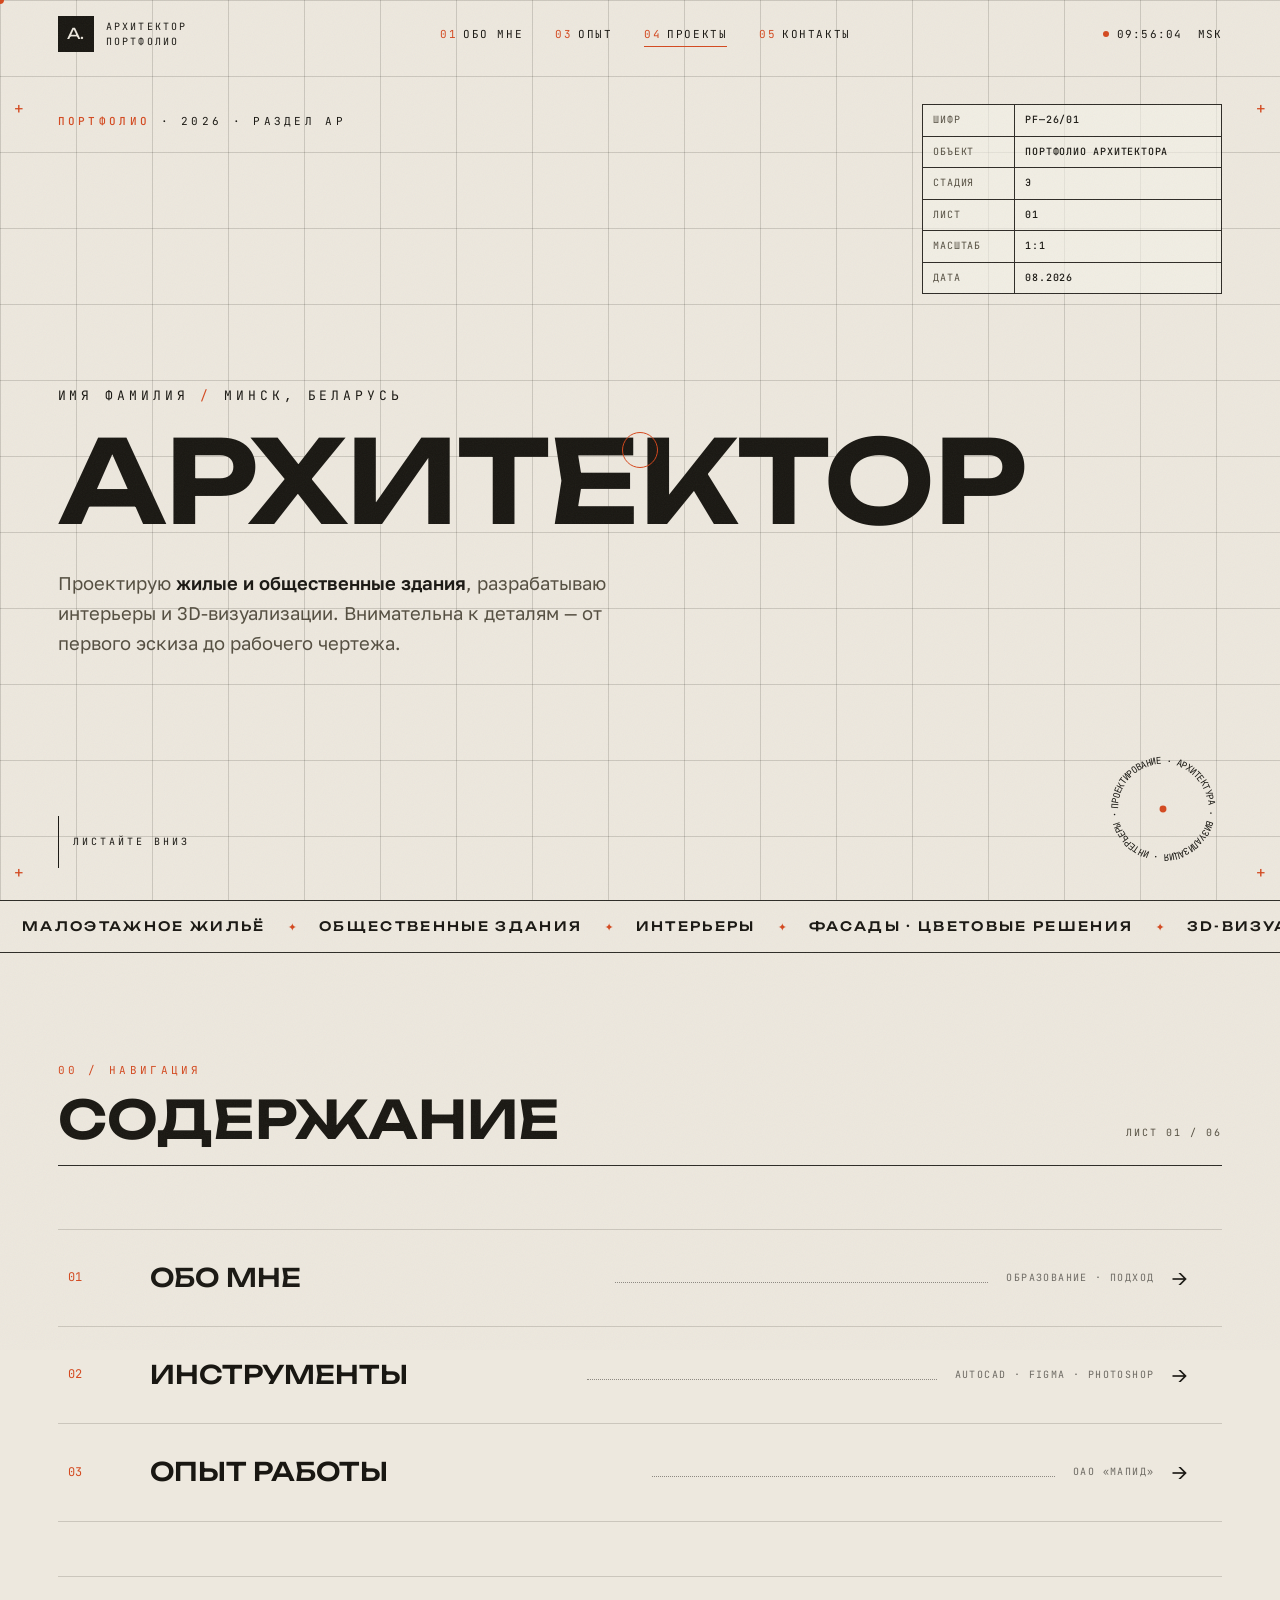
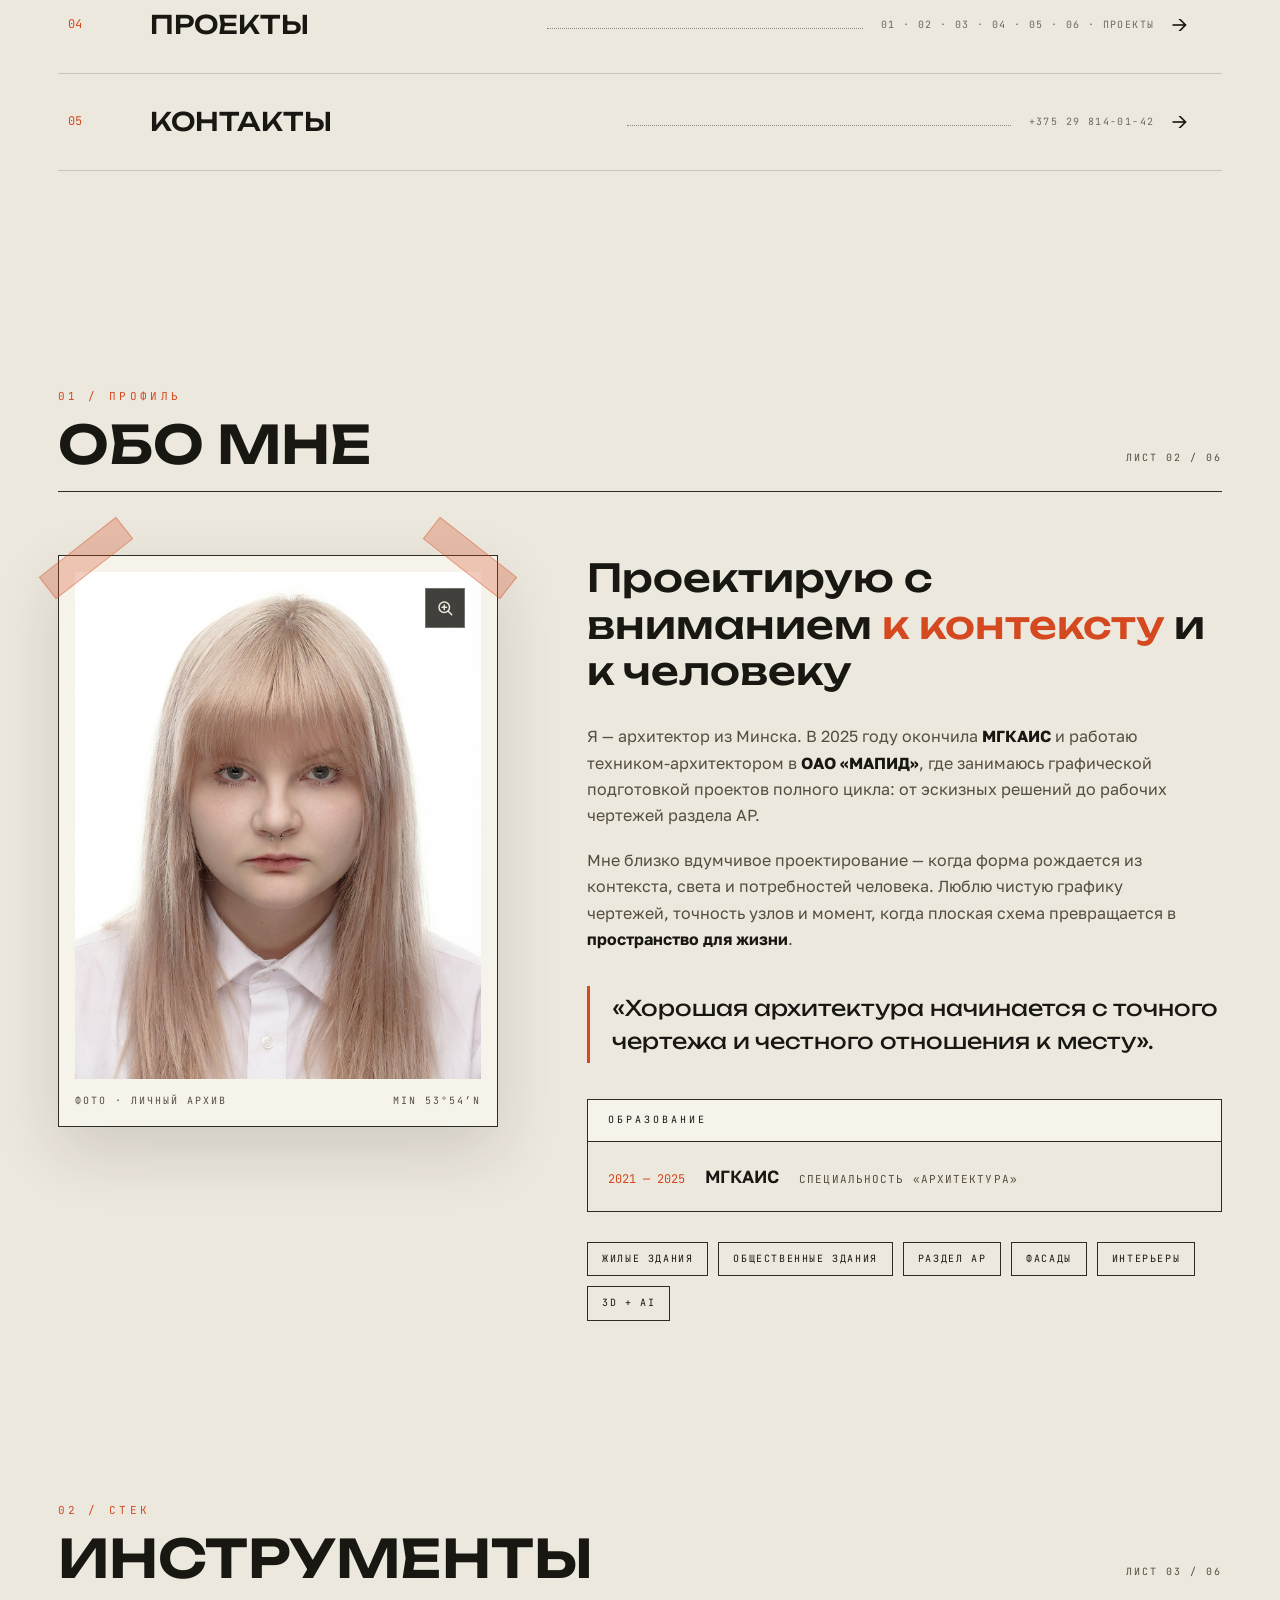
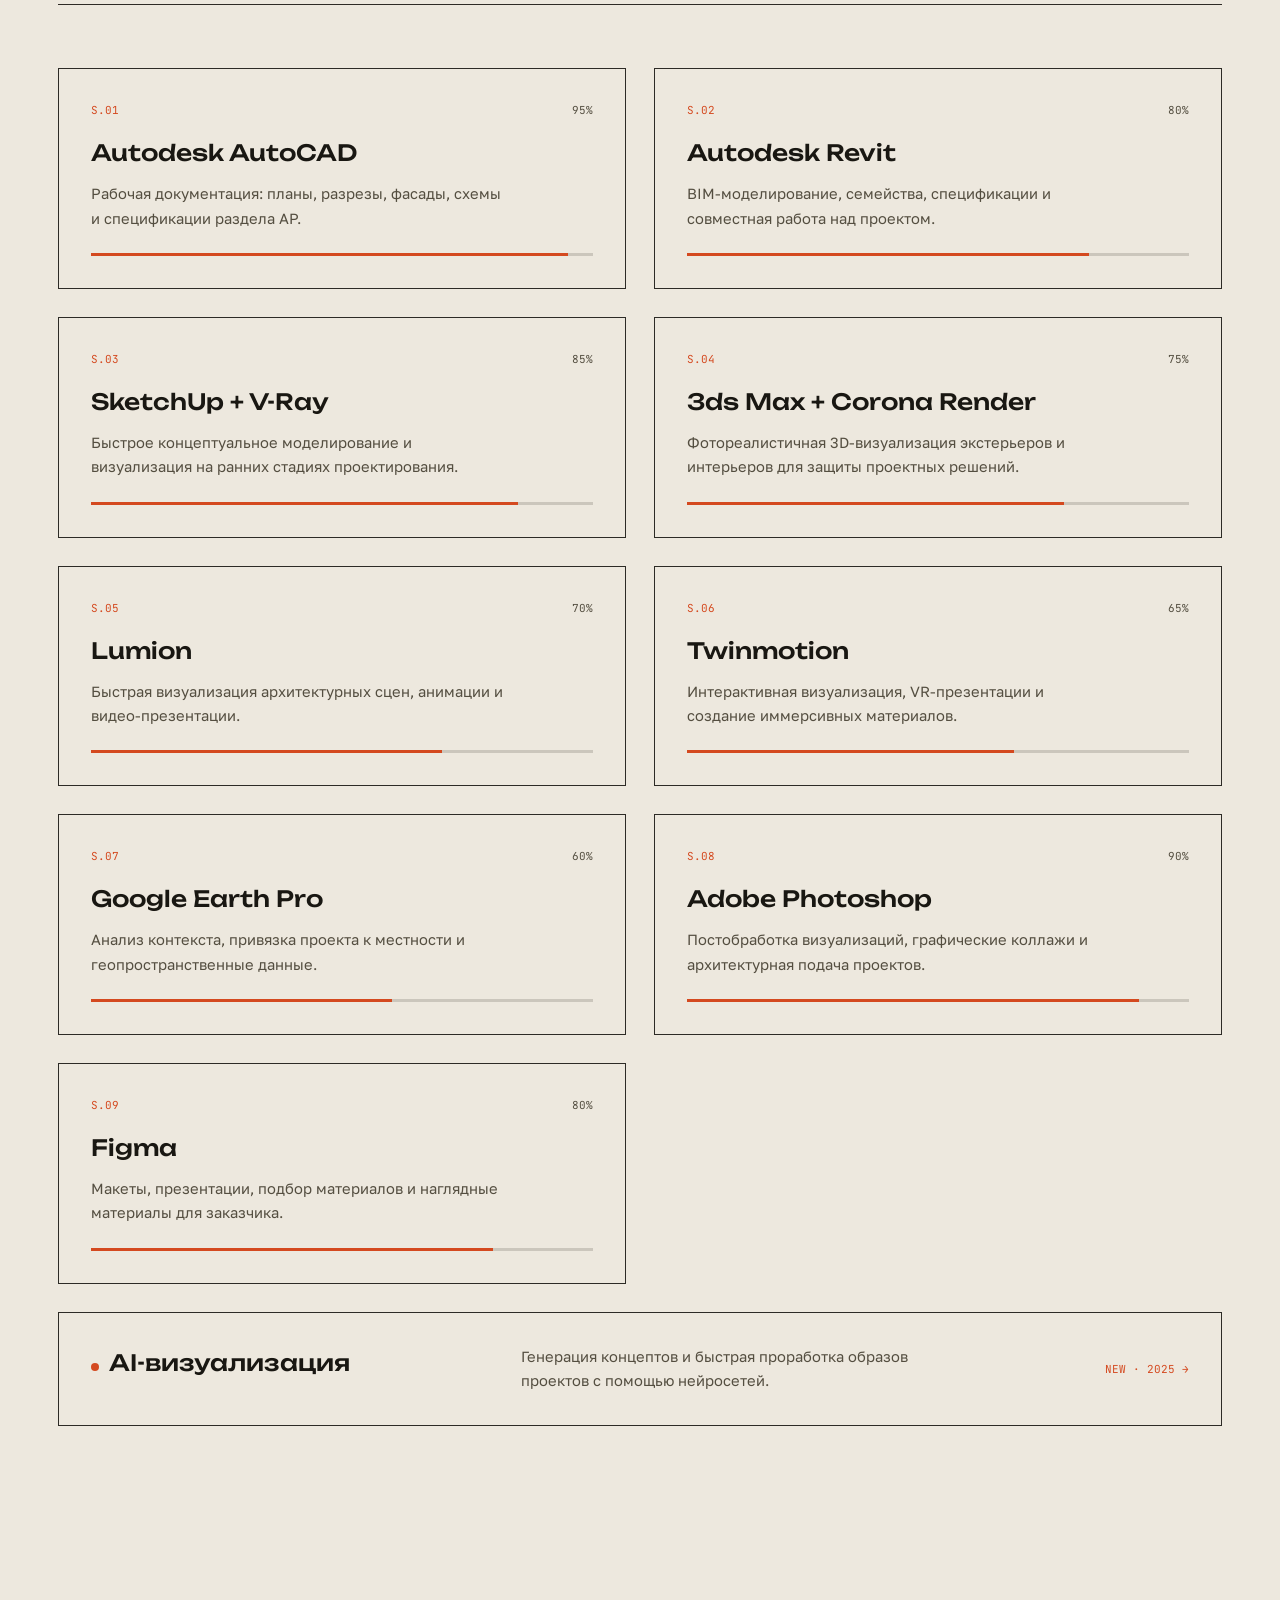
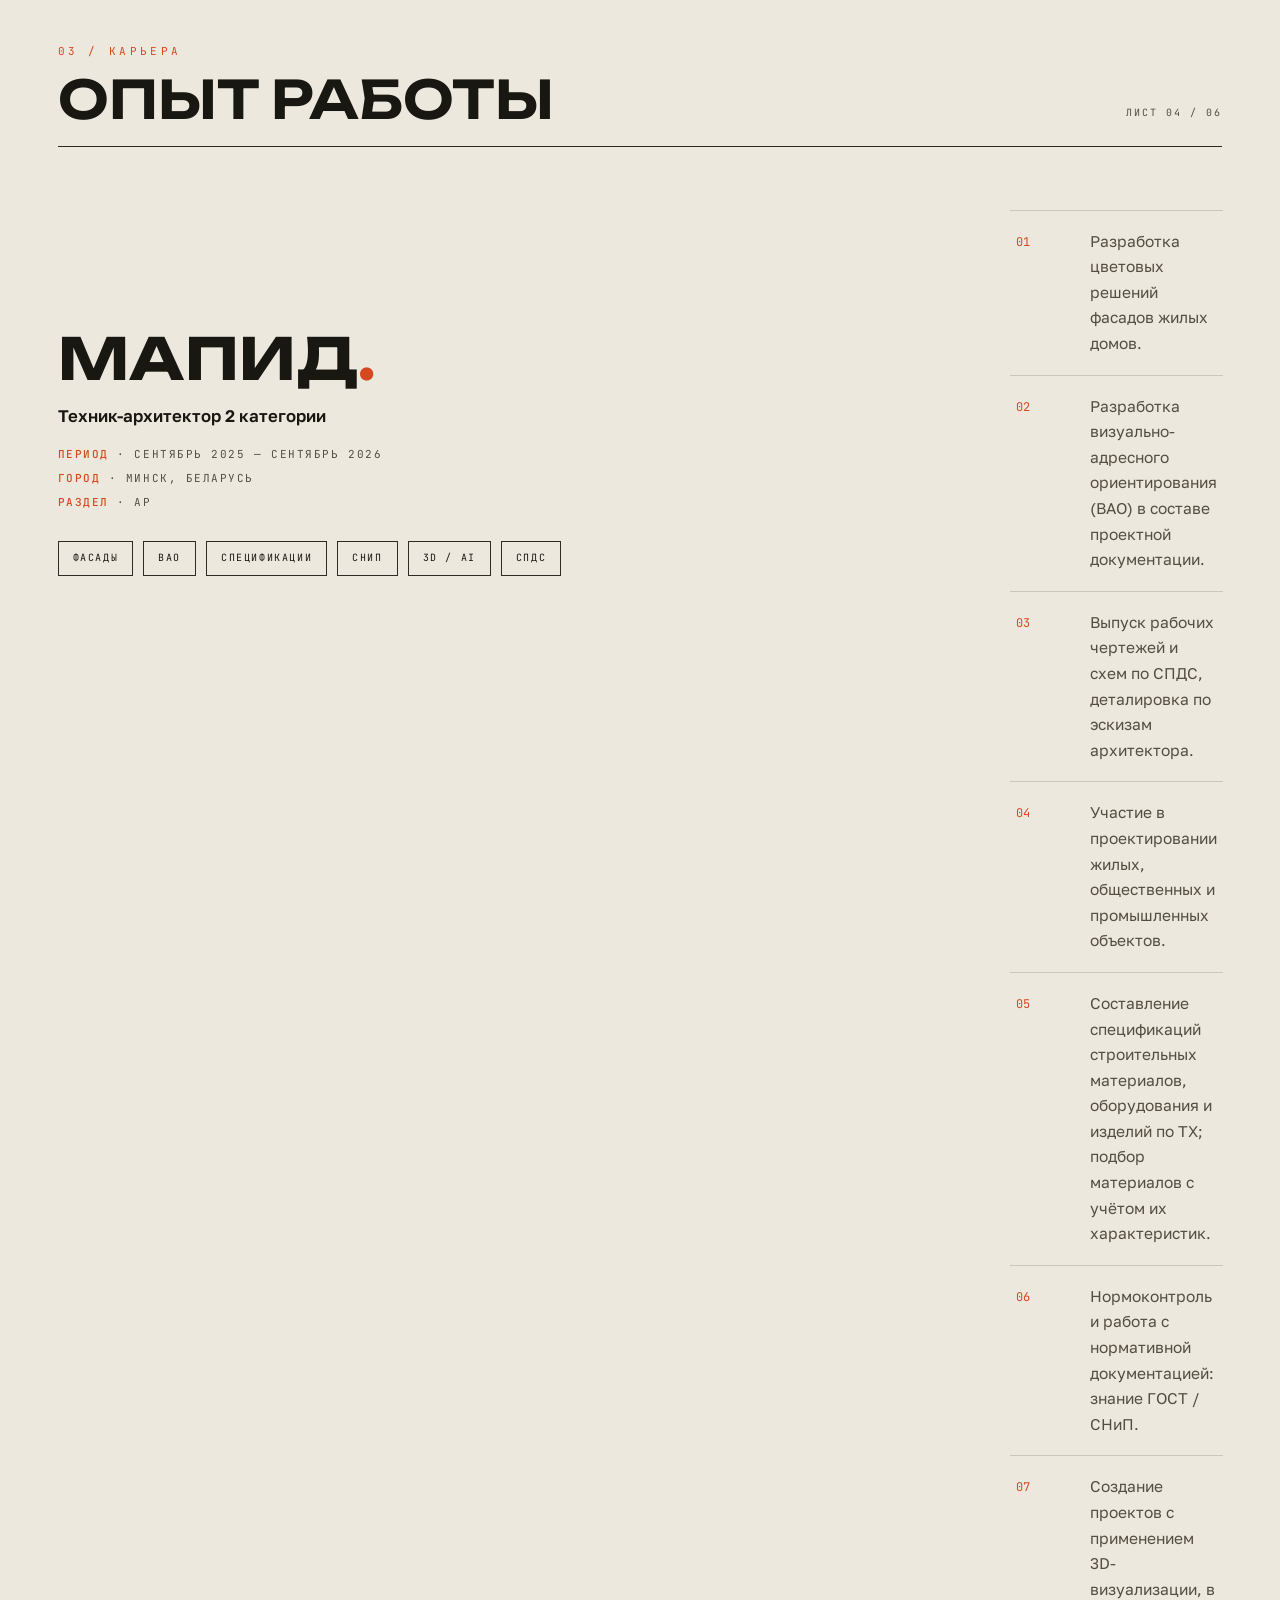
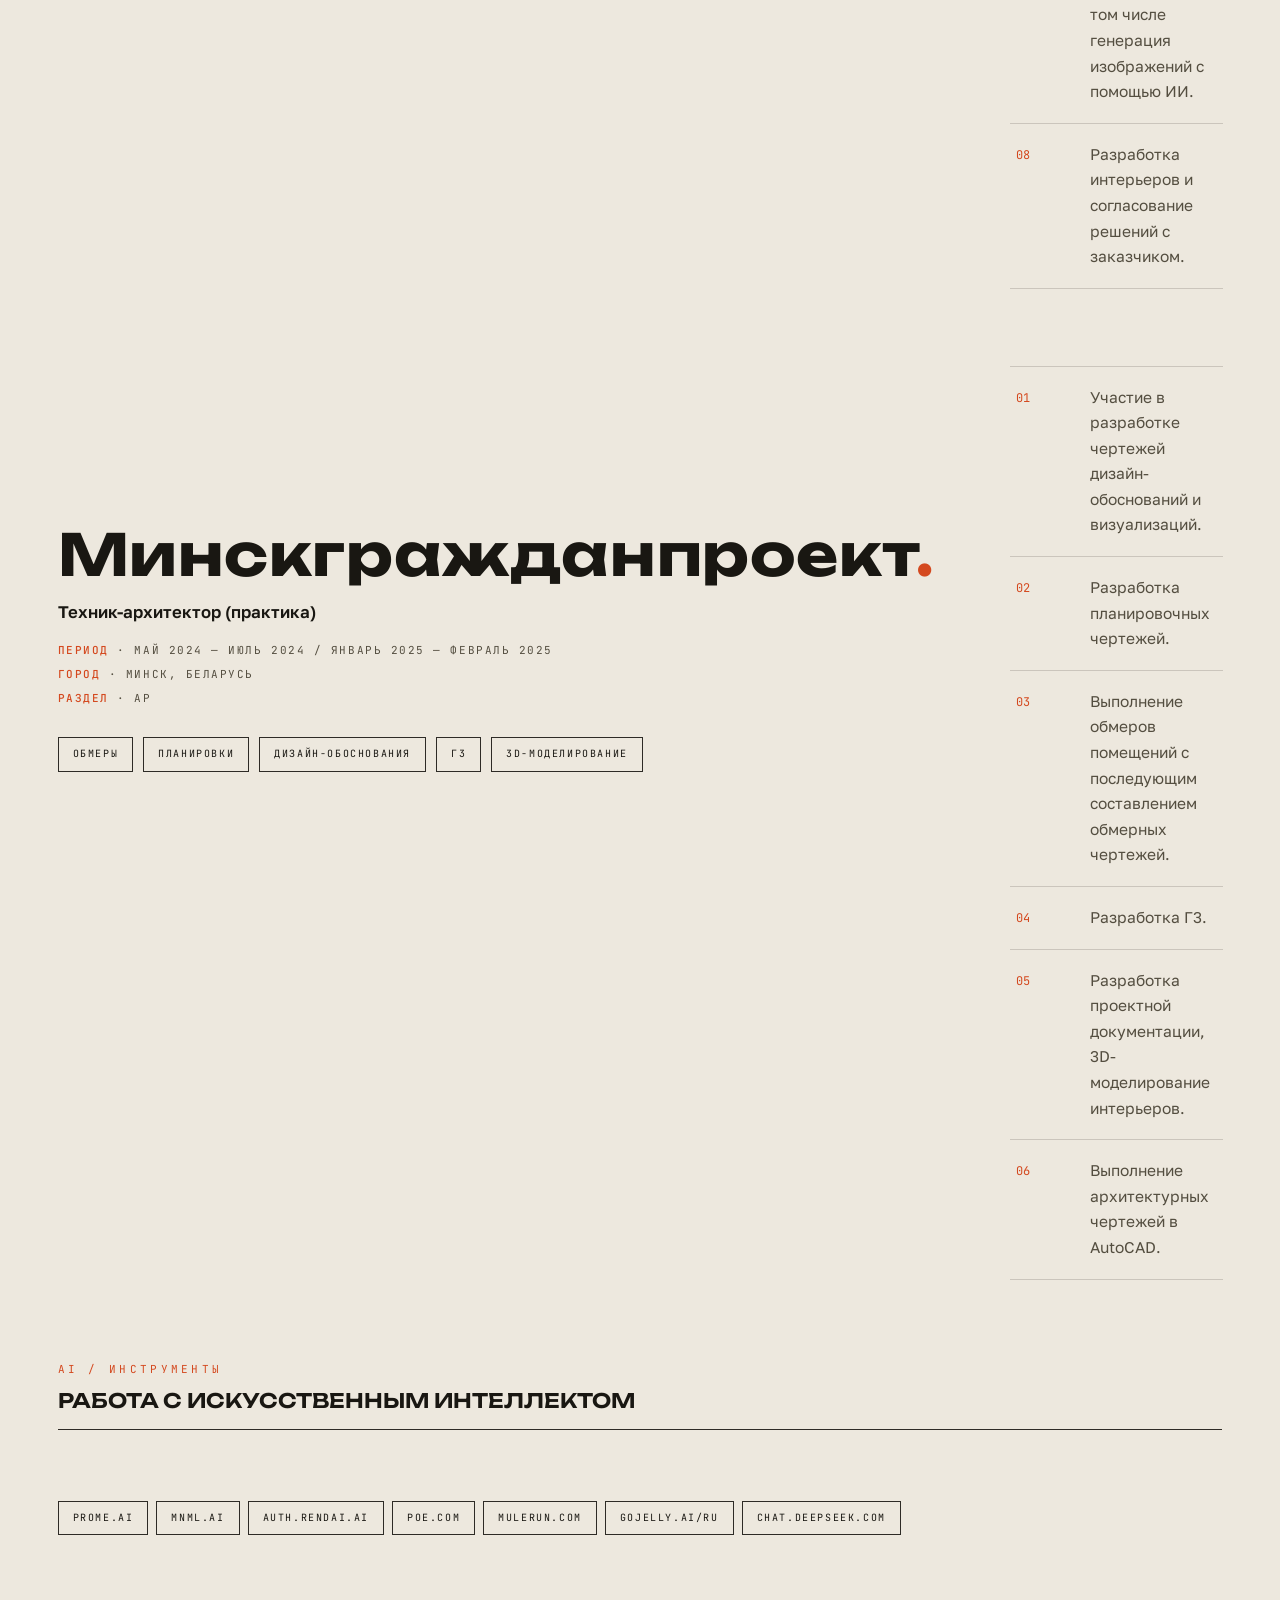
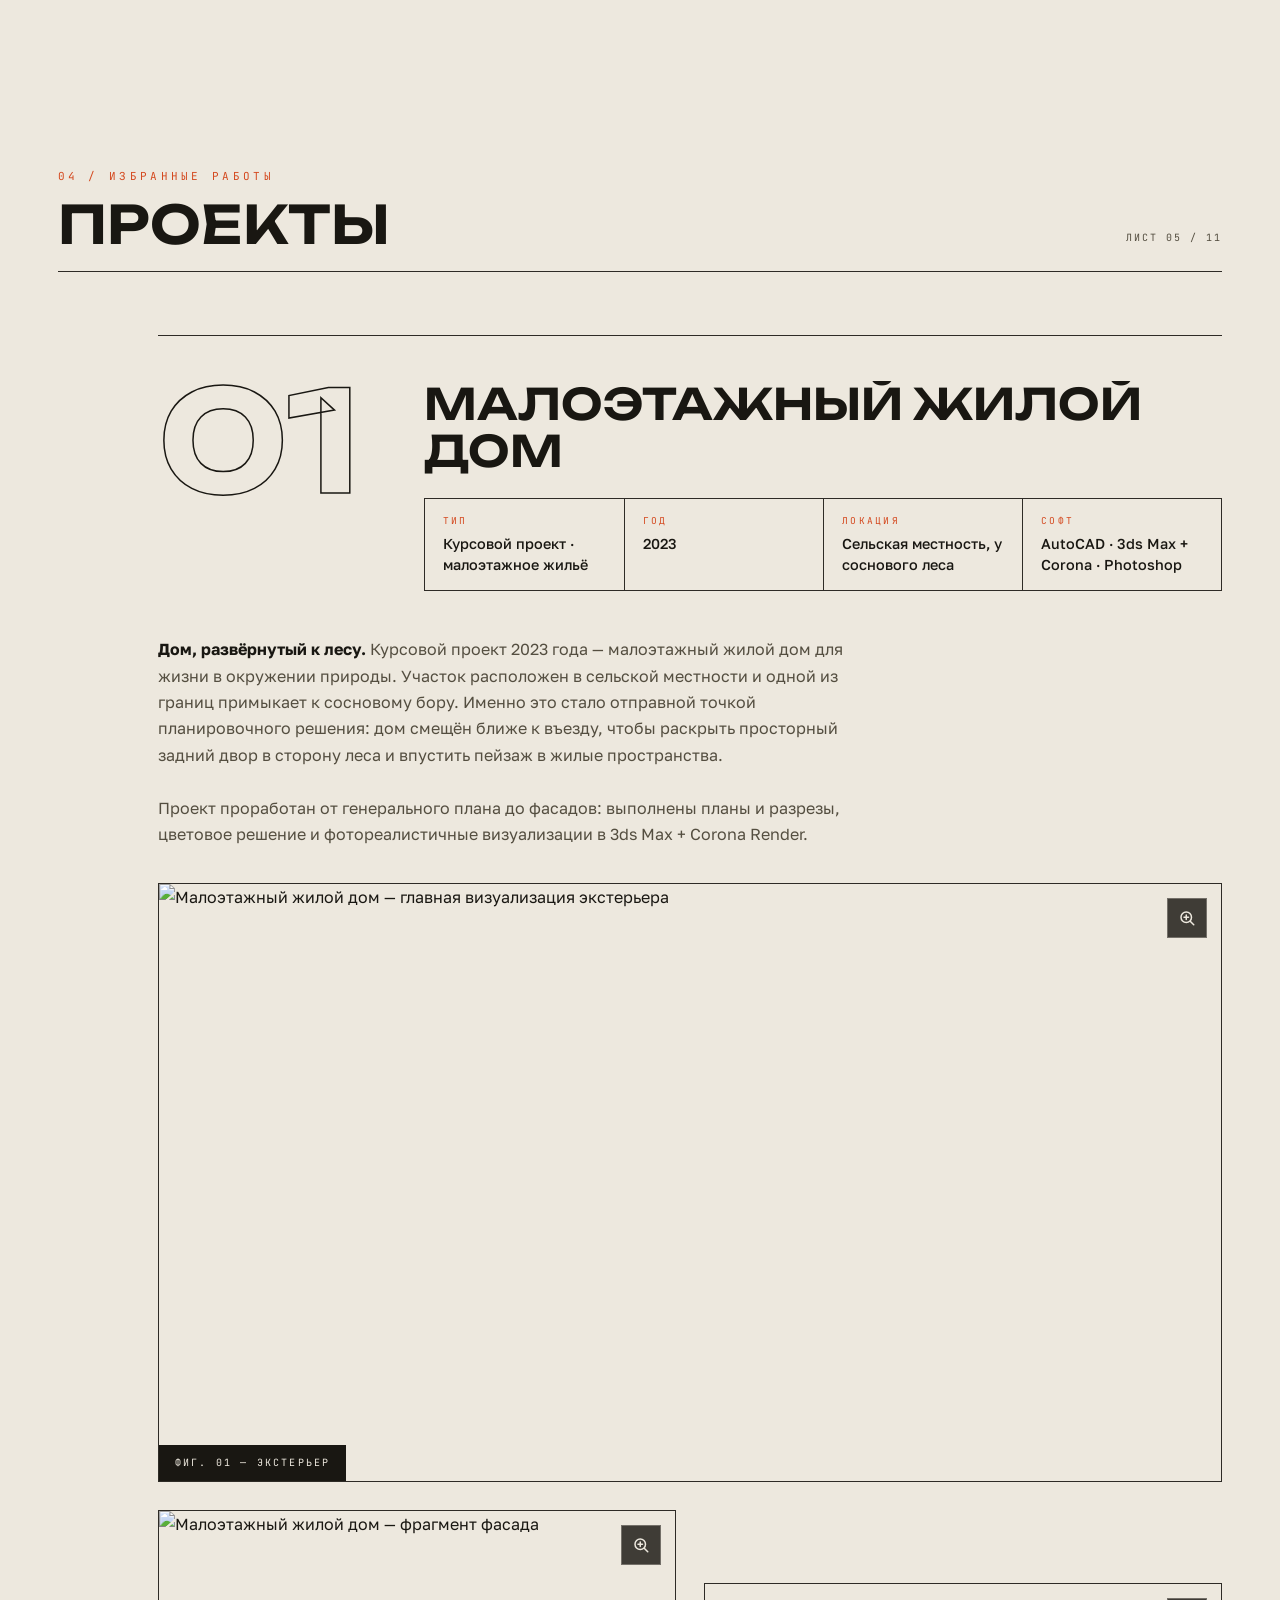
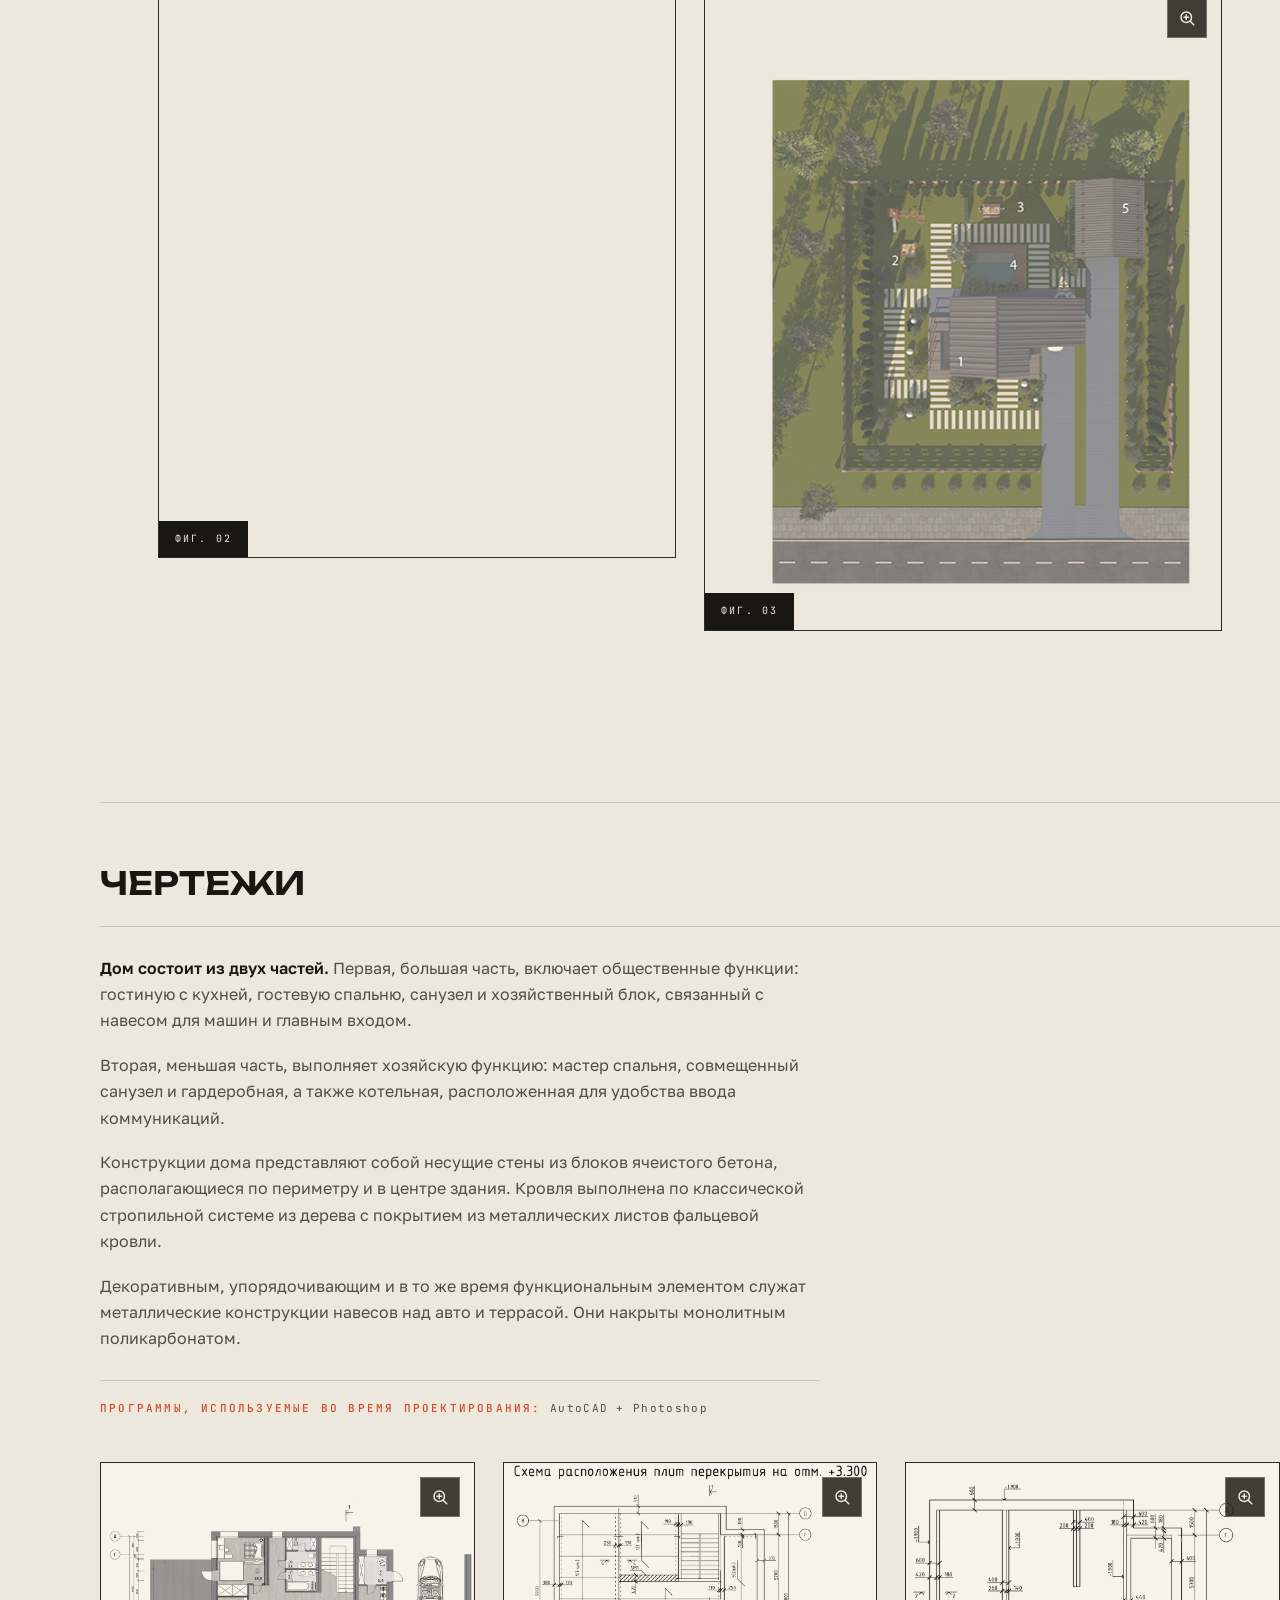
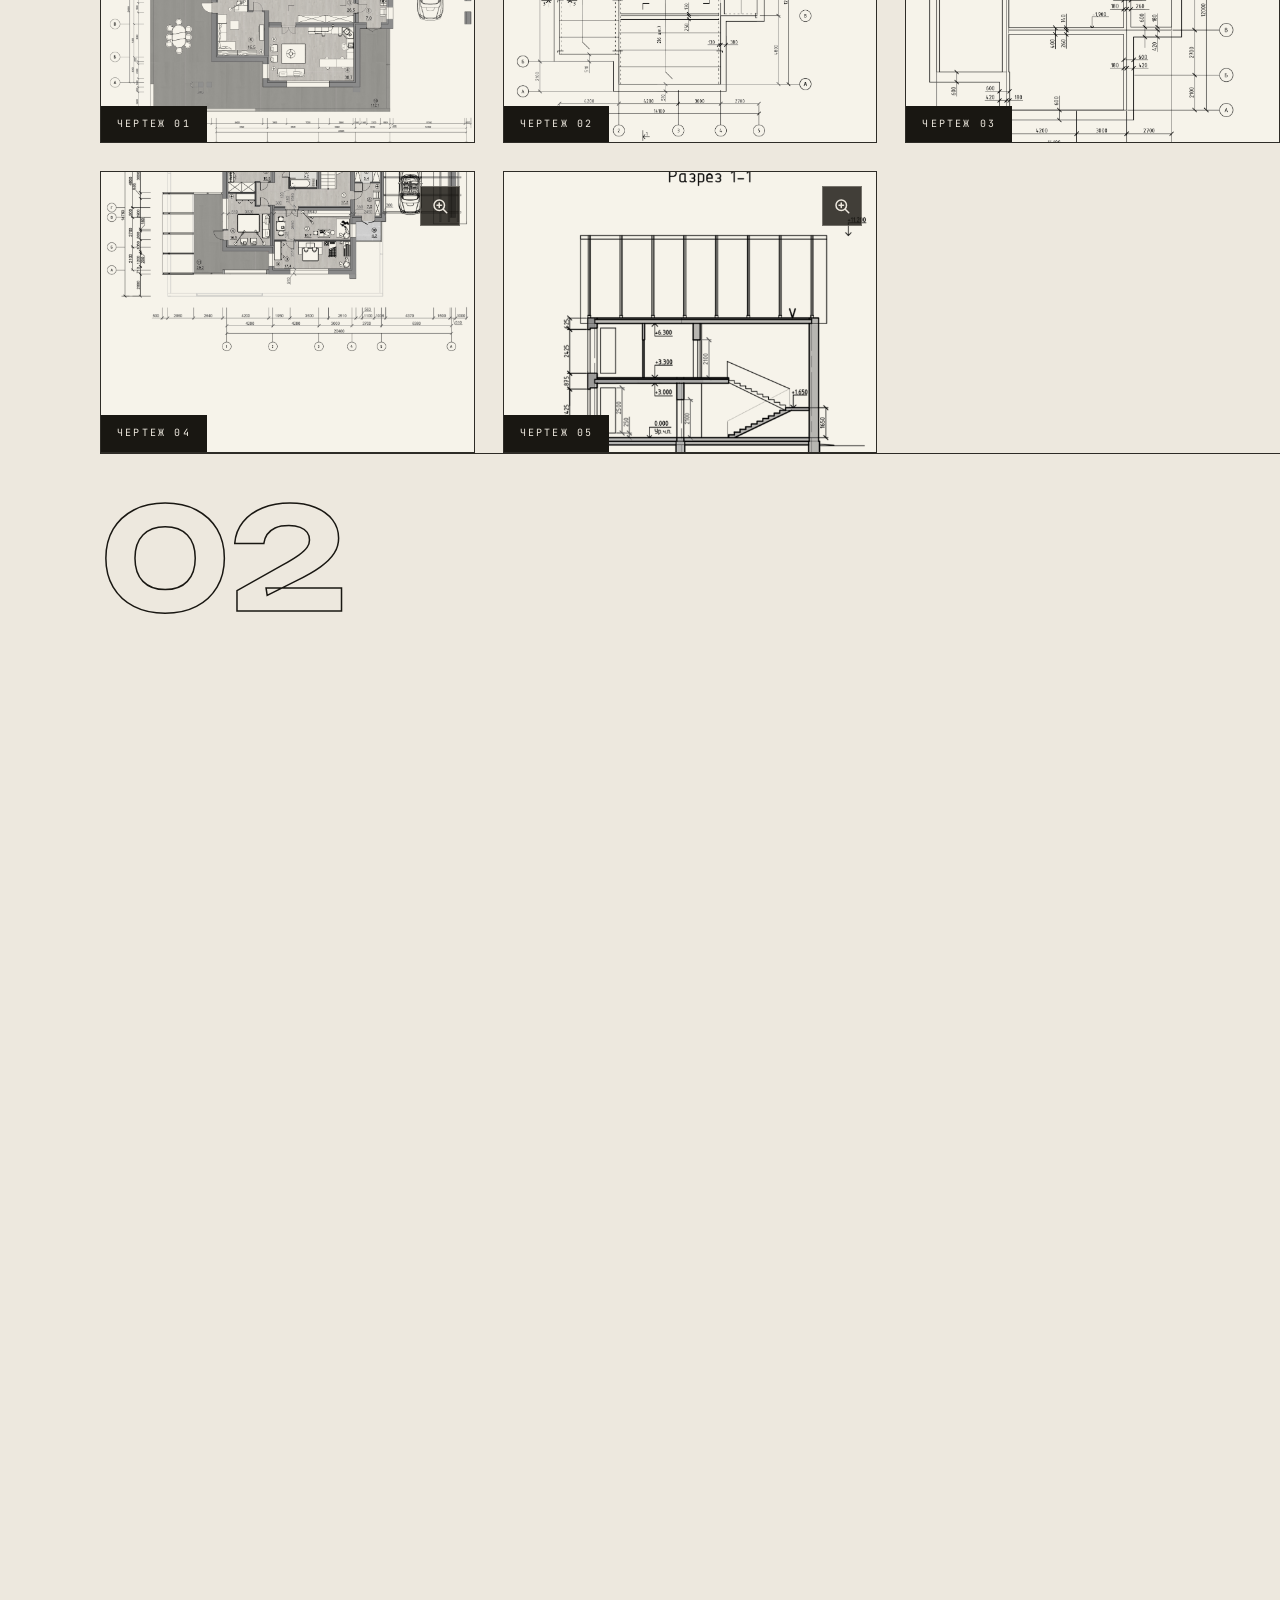
==== index.html @ b715ae75 "add 06" ====
<!DOCTYPE html>
<html lang="ru">
<head>
<meta charset="UTF-8">
<meta name="viewport" content="width=device-width, initial-scale=1.0">
<meta name="color-scheme" content="light">
<meta name="description" content="Портфолио архитектора: жилые и общественные здания, интерьеры, 3D-визуализация. Минск, Беларусь.">
<title>Архитектор — Портфолио</title>

<link rel="icon" href="data:image/svg+xml,%3Csvg xmlns='http://www.w3.org/2000/svg' viewBox='0 0 64 64'%3E%3Crect width='64' height='64' fill='%23191712'/%3E%3Ctext x='32' y='44' font-size='34' text-anchor='middle' fill='%23EDE8DE' font-family='sans-serif'%3EА%3C/text%3E%3C/svg%3E">

<link rel="preconnect" href="https://fonts.googleapis.com">
<link rel="preconnect" href="https://fonts.gstatic.com" crossorigin>
<link href="https://fonts.googleapis.com/css2?family=Unbounded:wght@400;500;600;700&family=Golos+Text:wght@400;500;600&family=JetBrains+Mono:wght@400;500&display=swap" rel="stylesheet">

<!-- Подключение CSS -->
<link rel="stylesheet" href="styles.css">

<noscript><style>.loader{display:none}</style></noscript>
</head>
<body>

<!-- БЛОК 1: ПРЕЛОАДЕР -->
<div class="loader" id="loader" aria-hidden="true">
  <div class="loader__inner">
    <p class="loader__name mono">Портфолио · Архитектор · Минск</p>
    <div class="loader__count" id="loaderCount">000</div>
    <div class="loader__bar"><span id="loaderBar"></span></div>
  </div>
</div>

<div class="noise" aria-hidden="true"></div>
<div class="progress" id="progress" aria-hidden="true"></div>
<div class="cursor-dot" aria-hidden="true"></div>
<div class="cursor-ring" aria-hidden="true"></div>

<!-- БЛОК 2: ШАПКА -->
<header class="header" id="header">
  <a class="logo" href="#top" aria-label="На главную">
    <span class="logo__mark">А.</span>
    <span class="logo__txt">архитектор<br>портфолио</span>
  </a>
  <nav class="nav" aria-label="Основная навигация">
    <a href="#about"><i>01</i>Обо мне</a>
    <a href="#experience"><i>03</i>Опыт</a>
    <a href="#projects"><i>04</i>Проекты</a>
    <a href="#contacts"><i>05</i>Контакты</a>
  </nav>
  <div class="header__meta"><span class="dot"></span><span class="js-clock">--:--:--</span>&nbsp;MSK</div>
  <button class="burger" id="burger" aria-label="Открыть меню" aria-expanded="false">
    <span></span><span></span>
  </button>
</header>

<!-- БЛОК 3: ПОЛНОЭКРАННОЕ МЕНЮ -->
<nav class="menu" id="menu" aria-label="Полное меню">
  <a class="m-link" href="#contents"><i>00</i>Содержание</a>
  <a class="m-link" href="#about"><i>01</i>Обо мне</a>
  <a class="m-link" href="#skills"><i>02</i>Инструменты</a>
  <a class="m-link" href="#experience"><i>03</i>Опыт работы</a>
  <a class="m-link" href="#projects"><i>04</i>Проекты</a>
  <a class="m-link" href="#contacts"><i>05</i>Контакты</a>
  <div class="menu__foot">
    <span>Минск · Беларусь</span>
    <span>+375 29 814-01-42</span>
  </div>
</nav>

<main id="top">

<!-- БЛОК 4: HERO ТИТУЛЬНЫЙ ЛИСТ -->
<section class="hero" aria-label="Главный экран">
  <span class="mark tl" aria-hidden="true">+</span>
  <span class="mark tr" aria-hidden="true">+</span>
  <span class="mark bl" aria-hidden="true">+</span>
  <span class="mark br" aria-hidden="true">+</span>

  <div class="hero__top">
    <p class="hero__kicker h-reveal" style="--d:.15s"><b>Портфолио</b> · 2026 · раздел АР</p>
    <aside class="stamp h-reveal" style="--d:.3s" aria-hidden="true">
      <div><span>Шифр</span><b>PF—26/01</b></div>
      <div><span>Объект</span><b>ПОРТФОЛИО АРХИТЕКТОРА</b></div>
      <div><span>Стадия</span><b>Э</b></div>
      <div><span>Лист</span><b>01</b></div>
      <div><span>Масштаб</span><b>1:1</b></div>
      <div><span>Дата</span><b>08.2026</b></div>
    </aside>
  </div>

  <div class="hero__main">
    <p class="hero__author h-reveal" style="--d:.35s">Имя Фамилия <em>/</em> Минск, Беларусь</p>
    <h1 id="heroTitle" class="h-reveal" style="--d:.45s">Архитектор</h1>
    <p class="hero__sub h-reveal" style="--d:.6s">
      Проектирую <strong>жилые и общественные здания</strong>, разрабатываю интерьеры
      и 3D-визуализации. Внимательна к деталям — от первого эскиза до рабочего чертежа.
    </p>
  </div>

  <div class="hero__bottom">
    <div class="scroll-hint h-reveal" style="--d:.75s">
      <span class="line"></span> листайте вниз
    </div>
    <svg class="badge h-reveal" style="--d:.8s" viewBox="0 0 120 120" aria-hidden="true">
      <defs><path id="circ" d="M60,60 m-46,0 a46,46 0 1,1 92,0 a46,46 0 1,1 -92,0"/></defs>
      <text><textPath href="#circ" textLength="288">ПРОЕКТИРОВАНИЕ · АРХИТЕКТУРА · ВИЗУАЛИЗАЦИЯ · ИНТЕРЬЕРЫ ·</textPath></text>
      <circle cx="60" cy="60" r="3.5" fill="#D4491F"/>
    </svg>
  </div>
</section>

<!-- БЛОК 5: БЕГУЩАЯ СТРОКА -->
<div class="marquee" aria-hidden="true">
  <div class="marquee__track">
    <div class="marquee__group">
      <span>Малоэтажное жильё</span><i>✦</i><span>Общественные здания</span><i>✦</i>
      <span>Интерьеры</span><i>✦</i><span>Фасады · цветовые решения</span><i>✦</i>
      <span>3D-визуализация</span><i>✦</i><span>Рабочая документация</span><i>✦</i>
    </div>
    <div class="marquee__group">
      <span>Малоэтажное жильё</span><i>✦</i><span>Общественные здания</span><i>✦</i>
      <span>Интерьеры</span><i>✦</i><span>Фасады · цветовые решения</span><i>✦</i>
      <span>3D-визуализация</span><i>✦</i><span>Рабочая документация</span><i>✦</i>
    </div>
  </div>
</div>

<!-- БЛОК 6: СОДЕРЖАНИЕ -->
<section class="section" id="contents">
  <div class="section-head">
    <div>
      <span class="section-label">00 / Навигация</span>
      <h2 class="section-title" data-scramble>Содержание</h2>
    </div>
    <span class="sheet-no">Лист 01 / 06</span>
  </div>

  <ol class="toc" data-reveal>
    <li><a href="#about">
      <span class="toc__num">01</span><span class="toc__name">Обо мне</span>
      <span class="toc__dots"></span><span class="toc__note">образование · подход</span><span class="toc__arrow">→</span></a></li>
    <li><a href="#skills">
      <span class="toc__num">02</span><span class="toc__name">Инструменты</span>
      <span class="toc__dots"></span><span class="toc__note">AutoCAD · Figma · Photoshop</span><span class="toc__arrow">→</span></a></li>
    <li><a href="#experience">
      <span class="toc__num">03</span><span class="toc__name">Опыт работы</span>
      <span class="toc__dots"></span><span class="toc__note">ОАО «МАПИД»</span><span class="toc__arrow">→</span></a></li>
    <li><a href="#projects">
<!-- Стало: -->
<li><a href="#projects">
  <span class="toc__num">04</span><span class="toc__name">Проекты</span>
  <span class="toc__dots"></span><span class="toc__note">01 · 02 · 03 · 04 · 05 · 06 · проекты</span><span class="toc__arrow">→</span></a></li>
    <li><a href="#contacts">
      <span class="toc__num">05</span><span class="toc__name">Контакты</span>
      <span class="toc__dots"></span><span class="toc__note">+375 29 814-01-42</span><span class="toc__arrow">→</span></a></li>
  </ol>
</section>

<!-- БЛОК 7: ОБО МНЕ -->
<section class="section" id="about">
  <div class="section-head">
    <div>
      <span class="section-label">01 / Профиль</span>
      <h2 class="section-title" data-scramble>Обо мне</h2>
    </div>
    <span class="sheet-no">Лист 02 / 06</span>
  </div>

  <div class="about">
    <div class="about-media" data-reveal>
      <figure class="frame" data-gallery="about">
        <div class="frame__img">
          <img src="img/iam.png" alt="Портрет архитектора"
               class="lightbox-trigger"
               data-seed="architect-portrait" data-w="900" data-h="1125">
          <!-- иконка-подсказка -->
          <span class="zoom-icon" aria-hidden="true">
            <svg viewBox="0 0 24 24" fill="none" stroke="currentColor" stroke-width="2" stroke-linecap="round" stroke-linejoin="round">
              <circle cx="11" cy="11" r="7"></circle>
              <line x1="21" y1="21" x2="16.65" y2="16.65"></line>
              <line x1="11" y1="8" x2="11" y2="14"></line>
              <line x1="8" y1="11" x2="14" y2="11"></line>
            </svg>
          </span>
        </div>
        <figcaption><span>Фото · личный архив</span><span>MIN 53°54′N</span></figcaption>
      </figure>
    </div>

    <div class="about-body">
      <div class="mask" data-reveal><span>
        <h2>Проектирую с вниманием <em>к контексту</em> и к человеку</h2>
      </span></div>
      <p data-reveal style="--d:.1s">
        Я — архитектор из Минска. В 2025 году окончила <strong>МГКАИС</strong> и работаю
        техником-архитектором в <strong>ОАО «МАПИД»</strong>, где занимаюсь графической
        подготовкой проектов полного цикла: от эскизных решений до рабочих чертежей раздела АР.
      </p>
      <p data-reveal style="--d:.18s">
        Мне близко вдумчивое проектирование — когда форма рождается из контекста, света
        и потребностей человека. Люблю чистую графику чертежей, точность узлов и момент,
        когда плоская схема превращается в <strong>пространство для жизни</strong>.
      </p>
      <blockquote class="pull" data-reveal style="--d:.24s">
        «Хорошая архитектура начинается с точного чертежа и честного отношения к месту».
      </blockquote>
      <div class="edu" data-reveal style="--d:.3s">
        <div class="edu__head">Образование</div>
        <div class="edu__row">
          <span class="edu__years">2021 — 2025</span>
          <span class="edu__place">МГКАИС</span>
          <span class="edu__spec">специальность «Архитектура»</span>
        </div>
      </div>
      <div class="chips" data-reveal style="--d:.36s">
        <span class="chip">Жилые здания</span>
        <span class="chip">Общественные здания</span>
        <span class="chip">Раздел АР</span>
        <span class="chip">Фасады</span>
        <span class="chip">Интерьеры</span>
        <span class="chip">3D + AI</span>
      </div>
    </div>
  </div>
</section>

<!-- БЛОК 8: ИНСТРУМЕНТЫ -->
<section class="section section--pad-top" id="skills">
  <div class="section-head">
    <div>
      <span class="section-label">02 / Стек</span>
      <h2 class="section-title" data-scramble>Инструменты</h2>
    </div>
    <span class="sheet-no">Лист 03 / 06</span>
  </div>

  <div class="skills-grid">
    <!-- ===== БЛОК МОДЕЛИРОВАНИЯ ===== -->
    <article class="skill" data-reveal>
      <div class="skill__top"><span class="skill__idx">S.01</span><span class="skill__lvl">95%</span></div>
      <h3>Autodesk AutoCAD</h3>
      <p>Рабочая документация: планы, разрезы, фасады, схемы и спецификации раздела АР.</p>
      <div class="bar"><span class="bar-fill" data-level="95"></span></div>
    </article>

    <article class="skill" data-reveal style="--d:.08s">
      <div class="skill__top"><span class="skill__idx">S.02</span><span class="skill__lvl">80%</span></div>
      <h3>Autodesk Revit</h3>
      <p>BIM-моделирование, семейства, спецификации и совместная работа над проектом.</p>
      <div class="bar"><span class="bar-fill" data-level="80"></span></div>
    </article>

    <article class="skill" data-reveal style="--d:.16s">
      <div class="skill__top"><span class="skill__idx">S.03</span><span class="skill__lvl">85%</span></div>
      <h3>SketchUp + V-Ray</h3>
      <p>Быстрое концептуальное моделирование и визуализация на ранних стадиях проектирования.</p>
      <div class="bar"><span class="bar-fill" data-level="85"></span></div>
    </article>

    <article class="skill" data-reveal style="--d:.24s">
      <div class="skill__top"><span class="skill__idx">S.04</span><span class="skill__lvl">75%</span></div>
      <h3>3ds Max + Corona Render</h3>
      <p>Фотореалистичная 3D-визуализация экстерьеров и интерьеров для защиты проектных решений.</p>
      <div class="bar"><span class="bar-fill" data-level="75"></span></div>
    </article>

    <!-- ===== БЛОК ВИЗУАЛИЗАЦИИ ===== -->
    <article class="skill" data-reveal style="--d:.32s">
      <div class="skill__top"><span class="skill__idx">S.05</span><span class="skill__lvl">70%</span></div>
      <h3>Lumion</h3>
      <p>Быстрая визуализация архитектурных сцен, анимации и видео-презентации.</p>
      <div class="bar"><span class="bar-fill" data-level="70"></span></div>
    </article>

    <article class="skill" data-reveal style="--d:.40s">
      <div class="skill__top"><span class="skill__idx">S.06</span><span class="skill__lvl">65%</span></div>
      <h3>Twinmotion</h3>
      <p>Интерактивная визуализация, VR-презентации и создание иммерсивных материалов.</p>
      <div class="bar"><span class="bar-fill" data-level="65"></span></div>
    </article>

    <article class="skill" data-reveal style="--d:.48s">
      <div class="skill__top"><span class="skill__idx">S.07</span><span class="skill__lvl">60%</span></div>
      <h3>Google Earth Pro</h3>
      <p>Анализ контекста, привязка проекта к местности и геопространственные данные.</p>
      <div class="bar"><span class="bar-fill" data-level="60"></span></div>
    </article>

    <!-- ===== БЛОК ГРАФИКИ ===== -->
    <article class="skill" data-reveal style="--d:.56s">
      <div class="skill__top"><span class="skill__idx">S.08</span><span class="skill__lvl">90%</span></div>
      <h3>Adobe Photoshop</h3>
      <p>Постобработка визуализаций, графические коллажи и архитектурная подача проектов.</p>
      <div class="bar"><span class="bar-fill" data-level="90"></span></div>
    </article>

    <article class="skill" data-reveal style="--d:.64s">
      <div class="skill__top"><span class="skill__idx">S.09</span><span class="skill__lvl">80%</span></div>
      <h3>Figma</h3>
      <p>Макеты, презентации, подбор материалов и наглядные материалы для заказчика.</p>
      <div class="bar"><span class="bar-fill" data-level="80"></span></div>
    </article>

    <!-- ===== ВЫДЕЛЕННЫЙ БЛОК (широкий) ===== -->
    <article class="skill skill--wide" data-reveal style="--d:.72s">
      <h3><span class="live-dot"></span>AI-визуализация</h3>
      <p>Генерация концептов и быстрая проработка образов проектов с помощью нейросетей.</p>
      <span class="skill__idx">NEW · 2025 →</span>
    </article>
  </div>
</section>

<!-- БЛОК 9: ОПЫТ РАБОТЫ -->
<section class="section" id="experience">
  <div class="section-head">
    <div>
      <span class="section-label">03 / Карьера</span>
      <h2 class="section-title" data-scramble>Опыт работы</h2>
    </div>
    <span class="sheet-no">Лист 04 / 06</span>
  </div>

  <div class="exp">
    <!-- ===== ОСНОВНОЕ МЕСТО РАБОТЫ ===== -->
    <div class="exp__company" data-reveal>
      <div class="exp__logo">МАПИД<i>.</i></div>
      <p class="exp__role">Техник-архитектор 2 категории</p>
      <div class="exp__meta">
        <span><b>Период</b> · сентябрь 2025 — сентябрь 2026</span>
        <span><b>Город</b> · Минск, Беларусь</span>
        <span><b>Раздел</b> · АР</span>
      </div>
      <div class="chips">
        <span class="chip">Фасады</span><span class="chip">ВАО</span>
        <span class="chip">Спецификации</span><span class="chip">СНиП</span>
        <span class="chip">3D / AI</span>
        <span class="chip">СПДС</span>
      </div>
    </div>

    <ol class="duties">
      <li data-reveal><p>Разработка цветовых решений фасадов жилых домов.</p></li>
      <li data-reveal style="--d:.05s"><p>Разработка визуально-адресного ориентирования (ВАО) в составе проектной документации.</p></li>
      <li data-reveal style="--d:.1s"><p>Выпуск рабочих чертежей и схем по СПДС, деталировка по эскизам архитектора.</p></li>
      <li data-reveal style="--d:.15s"><p>Участие в проектировании жилых, общественных и промышленных объектов.</p></li>
      <li data-reveal style="--d:.2s"><p>Составление спецификаций строительных материалов, оборудования и изделий по ТХ; подбор материалов с учётом их характеристик.</p></li>
      <li data-reveal style="--d:.25s"><p>Нормоконтроль и работа с нормативной документацией: знание ГОСТ / СНиП.</p></li>
      <li data-reveal style="--d:.3s"><p>Создание проектов с применением 3D-визуализации, в том числе генерация изображений с помощью ИИ.</p></li>
      <li data-reveal style="--d:.35s"><p>Разработка интерьеров и согласование решений с заказчиком.</p></li>
    </ol>

    <!-- ===== ПРАКТИКА В "МИНСКГРАЖДАНПРОЕКТЕ" ===== -->
    <!-- Убран style="margin-top", убран лишний data-reveal с анимацией выезда -->
    <div class="exp__company exp__company--static" style="margin-top: 2.5rem;">
      <div class="exp__logo">Минскгражданпроект<i>.</i></div>
      <p class="exp__role">Техник-архитектор (практика)</p>
      <div class="exp__meta">
        <span><b>Период</b> · май 2024 — июль 2024 / январь 2025 — февраль 2025</span>
        <span><b>Город</b> · Минск, Беларусь</span>
        <span><b>Раздел</b> · АР</span>
      </div>
      <div class="chips">
        <span class="chip">Обмеры</span><span class="chip">Планировки</span>
        <span class="chip">Дизайн-обоснования</span><span class="chip">Г3</span>
        <span class="chip">3D-моделирование</span>
      </div>
    </div>

    <ol class="duties">
      <li data-reveal style="--d:.4s"><p>Участие в разработке чертежей дизайн-обоснований и визуализаций.</p></li>
      <li data-reveal style="--d:.45s"><p>Разработка планировочных чертежей.</p></li>
      <li data-reveal style="--d:.5s"><p>Выполнение обмеров помещений с последующим составлением обмерных чертежей.</p></li>
      <li data-reveal style="--d:.55s"><p>Разработка Г3.</p></li>
      <li data-reveal style="--d:.6s"><p>Разработка проектной документации, 3D-моделирование интерьеров.</p></li>
      <li data-reveal style="--d:.65s"><p>Выполнение архитектурных чертежей в AutoCAD.</p></li>
    </ol>
  </div>

  <!-- ===== БЛОК: AI-ИНСТРУМЕНТЫ ===== -->
  <div class="section-head" style="margin-top: 3rem; border-top: 1px solid var(--border-color); padding-top: 2rem;">
    <div>
      <span class="section-label">AI / Инструменты</span>
      <h3 class="section-title" data-scramble style="font-size: 1.25rem;">Работа с искусственным интеллектом</h3>
    </div>
  </div>
  <div style="display: flex; flex-wrap: wrap; gap: 0.5rem; padding: 0.5rem 0 1rem;">
    <span class="chip" style="background: var(--bg-alt);">prome.ai</span>
    <span class="chip" style="background: var(--bg-alt);">mnml.ai</span>
    <span class="chip" style="background: var(--bg-alt);">auth.rendai.ai</span>
    <span class="chip" style="background: var(--bg-alt);">poe.com</span>
    <span class="chip" style="background: var(--bg-alt);">mulerun.com</span>
    <span class="chip" style="background: var(--bg-alt);">gojelly.ai/ru</span>
    <span class="chip" style="background: var(--bg-alt);">chat.deepseek.com</span>
  </div>
</section>

<!-- БЛОК 10: ПРОЕКТЫ -->
<section class="section" id="projects">
  <div class="section-head">
    <div>
      <span class="section-label">04 / Избранные работы</span>
      <h2 class="section-title" data-scramble>Проекты</h2>
    </div>
    <span class="sheet-no">Лист 05 / 11</span>
  </div>

  <article class="project">
    <div class="project__head">
      <div class="project__idx" aria-hidden="true">01</div>
      <div class="project__title">
        <div class="mask" data-reveal><span><h3>Малоэтажный жилой дом</h3></span></div>
        <dl class="p-meta" data-reveal style="--d:.1s">
          <div><dt>Тип</dt><dd>Курсовой проект · малоэтажное жильё</dd></div>
          <div><dt>Год</dt><dd>2023</dd></div>
          <div><dt>Локация</dt><dd>Сельская местность, у соснового леса</dd></div>
          <div><dt>Софт</dt><dd>AutoCAD · 3ds Max + Corona · Photoshop</dd></div>
        </dl>
      </div>
    </div>

    <div class="project__desc" data-reveal>
      <p>
        <strong>Дом, развёрнутый к лесу.</strong> Курсовой проект 2023 года — малоэтажный
        жилой дом для жизни в окружении природы. Участок расположен в сельской местности
        и одной из границ примыкает к сосновому бору. Именно это стало отправной точкой
        планировочного решения: дом смещён ближе к въезду, чтобы раскрыть просторный
        задний двор в сторону леса и впустить пейзаж в жилые пространства.
      </p>
      <br>
      <p>
        Проект проработан от генерального плана до фасадов: выполнены планы и разрезы,
        цветовое решение и фотореалистичные визуализации в 3ds Max + Corona Render.
      </p>
    </div>

    <figure class="shot shot--main" data-reveal data-gallery="project-01">
      <img src="img/hose_01.png" alt="Малоэтажный жилой дом — главная визуализация экстерьера" loading="lazy"
           class="lightbox-trigger"
           data-seed="pine-forest-house-main" data-w="1600" data-h="900">
      <span class="zoom-icon" aria-hidden="true">
        <svg viewBox="0 0 24 24" fill="none" stroke="currentColor" stroke-width="2" stroke-linecap="round" stroke-linejoin="round">
          <circle cx="11" cy="11" r="7"></circle>
          <line x1="21" y1="21" x2="16.65" y2="16.65"></line>
          <line x1="11" y1="8" x2="11" y2="14"></line>
          <line x1="8" y1="11" x2="14" y2="11"></line>
        </svg>
      </span>
      <figcaption>Фиг. 01 — экстерьер</figcaption>
    </figure>

    <div class="shots-duo">
      <figure class="shot" data-reveal data-gallery="project-01">
        <img src="img/hose_02.png" alt="Малоэтажный жилой дом — фрагмент фасада" loading="lazy"
             class="lightbox-trigger"
             data-seed="pine-forest-house-facade" data-w="1000" data-h="1250">
        <span class="zoom-icon" aria-hidden="true">
          <svg viewBox="0 0 24 24" fill="none" stroke="currentColor" stroke-width="2" stroke-linecap="round" stroke-linejoin="round">
            <circle cx="11" cy="11" r="7"></circle>
            <line x1="21" y1="21" x2="16.65" y2="16.65"></line>
            <line x1="11" y1="8" x2="11" y2="14"></line>
            <line x1="8" y1="11" x2="14" y2="11"></line>
          </svg>
        </span>
        <figcaption>Фиг. 02</figcaption>
      </figure>
      <figure class="shot" data-reveal style="--d:.12s" data-gallery="project-01">
        <img src="img/hose_03.png" alt="Малоэтажный жилой дом — вид со стороны двора" loading="lazy"
             class="lightbox-trigger"
             data-seed="pine-forest-house-yard" data-w="1000" data-h="1250">
        <span class="zoom-icon" aria-hidden="true">
          <svg viewBox="0 0 24 24" fill="none" stroke="currentColor" stroke-width="2" stroke-linecap="round" stroke-linejoin="round">
            <circle cx="11" cy="11" r="7"></circle>
            <line x1="21" y1="21" x2="16.65" y2="16.65"></line>
            <line x1="11" y1="8" x2="11" y2="14"></line>
            <line x1="8" y1="11" x2="14" y2="11"></line>
          </svg>
        </span>
        <figcaption>Фиг. 03</figcaption>
      </figure>
    </div>
  </article>
</section>
<!-- БЛОК 10.1: ЧЕРТЕЖИ -->
<div class="drawings" data-reveal>
  <h4 class="drawings__title">Чертежи</h4>
  <div class="drawings__desc">
    <p>
      <strong>Дом состоит из двух частей.</strong> Первая, большая часть, включает общественные функции: гостиную с кухней, гостевую спальню, санузел и хозяйственный блок, связанный с навесом для машин и главным входом.
    </p>
    <p>
      Вторая, меньшая часть, выполняет хозяйскую функцию: мастер спальня, совмещенный санузел и гардеробная, а также котельная, расположенная для удобства ввода коммуникаций.
    </p>
    <p>
      Конструкции дома представляют собой несущие стены из блоков ячеистого бетона, располагающиеся по периметру и в центре здания. Кровля выполнена по классической стропильной системе из дерева с покрытием из металлических листов фальцевой кровли.
    </p>
    <p>
      Декоративным, упорядочивающим и в то же время функциональным элементом служат металлические конструкции навесов над авто и террасой. Они накрыты монолитным поликарбонатом.
    </p>
    <p class="drawings__software">
      <strong>Программы, используемые во время проектирования:</strong> AutoCAD + Photoshop
    </p>
  </div>
  
  <div class="drawings__grid">
    <figure class="drawing" data-gallery="project-01-drawings">
      <img src="img/cherch_01.png" alt="Чертеж 01 — план первого этажа" loading="lazy"
           class="lightbox-trigger"
           data-seed="drawing-plan-01" data-w="1600" data-h="1200">
      <span class="zoom-icon" aria-hidden="true">
        <svg viewBox="0 0 24 24" fill="none" stroke="currentColor" stroke-width="2" stroke-linecap="round" stroke-linejoin="round">
          <circle cx="11" cy="11" r="7"></circle>
          <line x1="21" y1="21" x2="16.65" y2="16.65"></line>
          <line x1="11" y1="8" x2="11" y2="14"></line>
          <line x1="8" y1="11" x2="14" y2="11"></line>
        </svg>
      </span>
      <figcaption>Чертеж 01</figcaption>
    </figure>

    <figure class="drawing" data-gallery="project-01-drawings">
      <img src="img/cherch_02.png" alt="Чертеж 02 — план второго этажа" loading="lazy"
           class="lightbox-trigger"
           data-seed="drawing-plan-02" data-w="1600" data-h="1200">
      <span class="zoom-icon" aria-hidden="true">
        <svg viewBox="0 0 24 24" fill="none" stroke="currentColor" stroke-width="2" stroke-linecap="round" stroke-linejoin="round">
          <circle cx="11" cy="11" r="7"></circle>
          <line x1="21" y1="21" x2="16.65" y2="16.65"></line>
          <line x1="11" y1="8" x2="11" y2="14"></line>
          <line x1="8" y1="11" x2="14" y2="11"></line>
        </svg>
      </span>
      <figcaption>Чертеж 02</figcaption>
    </figure>

    <figure class="drawing" data-gallery="project-01-drawings">
      <img src="img/cherch_03.png" alt="Чертеж 03 — фасад" loading="lazy"
           class="lightbox-trigger"
           data-seed="drawing-facade-03" data-w="1600" data-h="1200">
      <span class="zoom-icon" aria-hidden="true">
        <svg viewBox="0 0 24 24" fill="none" stroke="currentColor" stroke-width="2" stroke-linecap="round" stroke-linejoin="round">
          <circle cx="11" cy="11" r="7"></circle>
          <line x1="21" y1="21" x2="16.65" y2="16.65"></line>
          <line x1="11" y1="8" x2="11" y2="14"></line>
          <line x1="8" y1="11" x2="14" y2="11"></line>
        </svg>
      </span>
      <figcaption>Чертеж 03</figcaption>
    </figure>

    <figure class="drawing" data-gallery="project-01-drawings">
      <img src="img/cherch_04.png" alt="Чертеж 04 — разрез" loading="lazy"
           class="lightbox-trigger"
           data-seed="drawing-section-04" data-w="1600" data-h="1200">
      <span class="zoom-icon" aria-hidden="true">
        <svg viewBox="0 0 24 24" fill="none" stroke="currentColor" stroke-width="2" stroke-linecap="round" stroke-linejoin="round">
          <circle cx="11" cy="11" r="7"></circle>
          <line x1="21" y1="21" x2="16.65" y2="16.65"></line>
          <line x1="11" y1="8" x2="11" y2="14"></line>
          <line x1="8" y1="11" x2="14" y2="11"></line>
        </svg>
      </span>
      <figcaption>Чертеж 04</figcaption>
    </figure>

    <figure class="drawing" data-gallery="project-01-drawings">
      <img src="img/cherch_05.png" alt="Чертеж 05 — детали" loading="lazy"
           class="lightbox-trigger"
           data-seed="drawing-details-05" data-w="1600" data-h="1200">
      <span class="zoom-icon" aria-hidden="true">
        <svg viewBox="0 0 24 24" fill="none" stroke="currentColor" stroke-width="2" stroke-linecap="round" stroke-linejoin="round">
          <circle cx="11" cy="11" r="7"></circle>
          <line x1="21" y1="21" x2="16.65" y2="16.65"></line>
          <line x1="11" y1="8" x2="11" y2="14"></line>
          <line x1="8" y1="11" x2="14" y2="11"></line>
        </svg>
      </span>
      <figcaption>Чертеж 05</figcaption>
    </figure>
  </div>
</div>

<article class="project">
  <div class="project__head">
    <div class="project__idx" aria-hidden="true">02</div>
    <div class="project__title">
      <div class="mask" data-reveal><span><h3>Многоэтажный жилой дом</h3></span></div>
      <dl class="p-meta" data-reveal style="--d:.1s">
        <div><dt>Тип</dt><dd>Курсовой проект · многоэтажное жильё</dd></div>
        <div><dt>Год</dt><dd>2024</dd></div>
        <div><dt>Локация</dt><dd>Толочин, Витебская область</dd></div>
        <div><dt>Софт</dt><dd>AutoCAD · 3ds Max · Corona · Photoshop</dd></div>
      </dl>
    </div>
  </div>

  <div class="project__desc" data-reveal>
    <p>
      <strong>Башенный дом с динамичным силуэтом.</strong> Курсовой проект 2024 года — многоэтажный
      жилой дом башенного типа для города Толочина Витебской области. Участок расположен
      во втором климатическом районе, на равнинном рельефе, с главным фасадом, ориентированным
      на улицу Тракторную.
    </p>
    <br>
    <p>
      Запроектирован дом на 8 квартир: 1 студия, 1 трёхкомнатная, 2 однокомнатные и 4 двухкомнатные.
      Также предусмотрены 2 общественных этажа с коворкингом и кафетерием на 50 мест.
      Дом состоит из 22 жилых этажей, 2 общественных этажей и 1 частичного этажа хостела
      с выходом на улицу.
    </p>
    <br>
    <p>
      Общая композиция здания динамична благодаря разнообразным балконам и парапетам.
      Основной объём отделки — облицовочный кирпич трёх оттенков серого: от тёмного до светлого.
      Первый этаж и некоторые элементы фасада отделаны металлическими облицовочными плитами
      комплиментарного бежевого цвета, выполненными под декоративную штукатурку.
    </p>
  </div>

  <figure class="shot shot--main" data-reveal>
    <img src="img/project_2_1.png" alt="Многоэтажный жилой дом — главный фасад" loading="lazy"
         class="lightbox-trigger"
         data-seed="tower-house-main" data-w="1600" data-h="900">
    <span class="zoom-icon" aria-hidden="true">
      <svg viewBox="0 0 24 24" fill="none" stroke="currentColor" stroke-width="2" stroke-linecap="round" stroke-linejoin="round">
        <circle cx="11" cy="11" r="7"></circle>
        <line x1="21" y1="21" x2="16.65" y2="16.65"></line>
        <line x1="11" y1="8" x2="11" y2="14"></line>
        <line x1="8" y1="11" x2="14" y2="11"></line>
      </svg>
    </span>
    <figcaption>Фиг. 01 — главный фасад</figcaption>
  </figure>

  <figure class="shot shot--main" data-reveal>
    <img src="img/project_2_2.png" alt="Многоэтажный жилой дом — боковой фасад" loading="lazy"
         class="lightbox-trigger"
         data-seed="tower-house-side" data-w="1600" data-h="900">
    <span class="zoom-icon" aria-hidden="true">
      <svg viewBox="0 0 24 24" fill="none" stroke="currentColor" stroke-width="2" stroke-linecap="round" stroke-linejoin="round">
        <circle cx="11" cy="11" r="7"></circle>
        <line x1="21" y1="21" x2="16.65" y2="16.65"></line>
        <line x1="11" y1="8" x2="11" y2="14"></line>
        <line x1="8" y1="11" x2="14" y2="11"></line>
      </svg>
    </span>
    <figcaption>Фиг. 02 — боковой фасад</figcaption>
  </figure>

  <!-- БЛОК: ЧЕРТЕЖИ ПРОЕКТА 02 -->
  <div class="drawings" data-reveal>
    <h4 class="drawings__title">Чертежи</h4>
    <div class="drawings__desc">
      <p>
        <strong>Полный комплект рабочей документации</strong> для многоэтажного жилого дома башенного типа.
        Включает планы этажей, фасады, разрезы и узлы.
      </p>
      <p class="drawings__software">
        <strong>Программы, используемые во время проектирования:</strong> AutoCAD + Photoshop
      </p>
    </div>
    
    <div class="drawings__grid">
      <figure class="drawing" data-gallery="project-02-drawings">
        <img src="img/cherch_2_1.png" alt="Чертеж 01 — генеральный план" loading="lazy"
             class="lightbox-trigger"
             data-seed="tower-drawing-01" data-w="1600" data-h="1200">
        <span class="zoom-icon" aria-hidden="true">
          <svg viewBox="0 0 24 24" fill="none" stroke="currentColor" stroke-width="2" stroke-linecap="round" stroke-linejoin="round">
            <circle cx="11" cy="11" r="7"></circle>
            <line x1="21" y1="21" x2="16.65" y2="16.65"></line>
            <line x1="11" y1="8" x2="11" y2="14"></line>
            <line x1="8" y1="11" x2="14" y2="11"></line>
          </svg>
        </span>
        <figcaption>Чертеж 01</figcaption>
      </figure>

      <figure class="drawing" data-gallery="project-02-drawings">
        <img src="img/cherch_2_2.png" alt="Чертеж 02 — план этажа" loading="lazy"
             class="lightbox-trigger"
             data-seed="tower-drawing-02" data-w="1600" data-h="1200">
        <span class="zoom-icon" aria-hidden="true">
          <svg viewBox="0 0 24 24" fill="none" stroke="currentColor" stroke-width="2" stroke-linecap="round" stroke-linejoin="round">
            <circle cx="11" cy="11" r="7"></circle>
            <line x1="21" y1="21" x2="16.65" y2="16.65"></line>
            <line x1="11" y1="8" x2="11" y2="14"></line>
            <line x1="8" y1="11" x2="14" y2="11"></line>
          </svg>
        </span>
        <figcaption>Чертеж 02</figcaption>
      </figure>

      <figure class="drawing" data-gallery="project-02-drawings">
        <img src="img/cherch_2_3.png" alt="Чертеж 03 — фасад" loading="lazy"
             class="lightbox-trigger"
             data-seed="tower-drawing-03" data-w="1600" data-h="1200">
        <span class="zoom-icon" aria-hidden="true">
          <svg viewBox="0 0 24 24" fill="none" stroke="currentColor" stroke-width="2" stroke-linecap="round" stroke-linejoin="round">
            <circle cx="11" cy="11" r="7"></circle>
            <line x1="21" y1="21" x2="16.65" y2="16.65"></line>
            <line x1="11" y1="8" x2="11" y2="14"></line>
            <line x1="8" y1="11" x2="14" y2="11"></line>
          </svg>
        </span>
        <figcaption>Чертеж 03</figcaption>
      </figure>

      <figure class="drawing" data-gallery="project-02-drawings">
        <img src="img/cherch_2_4.png" alt="Чертеж 04 — разрез" loading="lazy"
             class="lightbox-trigger"
             data-seed="tower-drawing-04" data-w="1600" data-h="1200">
        <span class="zoom-icon" aria-hidden="true">
          <svg viewBox="0 0 24 24" fill="none" stroke="currentColor" stroke-width="2" stroke-linecap="round" stroke-linejoin="round">
            <circle cx="11" cy="11" r="7"></circle>
            <line x1="21" y1="21" x2="16.65" y2="16.65"></line>
            <line x1="11" y1="8" x2="11" y2="14"></line>
            <line x1="8" y1="11" x2="14" y2="11"></line>
          </svg>
        </span>
        <figcaption>Чертеж 04</figcaption>
      </figure>

      <figure class="drawing" data-gallery="project-02-drawings">
        <img src="img/cherch_2_5.png" alt="Чертеж 05 — детали" loading="lazy"
             class="lightbox-trigger"
             data-seed="tower-drawing-05" data-w="1600" data-h="1200">
        <span class="zoom-icon" aria-hidden="true">
          <svg viewBox="0 0 24 24" fill="none" stroke="currentColor" stroke-width="2" stroke-linecap="round" stroke-linejoin="round">
            <circle cx="11" cy="11" r="7"></circle>
            <line x1="21" y1="21" x2="16.65" y2="16.65"></line>
            <line x1="11" y1="8" x2="11" y2="14"></line>
            <line x1="8" y1="11" x2="14" y2="11"></line>
          </svg>
        </span>
        <figcaption>Чертеж 05</figcaption>
      </figure>

      <figure class="drawing" data-gallery="project-02-drawings">
        <img src="img/cherch_2_6.png" alt="Чертеж 06 — узлы" loading="lazy"
             class="lightbox-trigger"
             data-seed="tower-drawing-06" data-w="1600" data-h="1200">
        <span class="zoom-icon" aria-hidden="true">
          <svg viewBox="0 0 24 24" fill="none" stroke="currentColor" stroke-width="2" stroke-linecap="round" stroke-linejoin="round">
            <circle cx="11" cy="11" r="7"></circle>
            <line x1="21" y1="21" x2="16.65" y2="16.65"></line>
            <line x1="11" y1="8" x2="11" y2="14"></line>
            <line x1="8" y1="11" x2="14" y2="11"></line>
          </svg>
        </span>
        <figcaption>Чертеж 06</figcaption>
      </figure>
    </div>
  </div>

  <!-- БЛОК: РЕНДЕРЫ ПРОЕКТА 02 -->
  <div class="drawings" data-reveal>
    <h4 class="drawings__title">Рендеры</h4>
    <div class="drawings__desc">
      <p>
        <strong>Фотореалистичные визуализации</strong> экстерьера многоэтажного жилого дома.
        Показаны различные ракурсы и время суток для полного представления архитектурного образа.
      </p>
      <p class="drawings__software">
        <strong>Программы, используемые во время проектирования:</strong> 3ds Max + Corona Render + Photoshop
      </p>
    </div>
    
    <div class="drawings__grid">
      <figure class="drawing" data-gallery="project-02-renders">
        <img src="img/render_02_1.png" alt="Рендер 01 — главный вид" loading="lazy"
             class="lightbox-trigger"
             data-seed="tower-render-01" data-w="1600" data-h="1200">
        <span class="zoom-icon" aria-hidden="true">
          <svg viewBox="0 0 24 24" fill="none" stroke="currentColor" stroke-width="2" stroke-linecap="round" stroke-linejoin="round">
            <circle cx="11" cy="11" r="7"></circle>
            <line x1="21" y1="21" x2="16.65" y2="16.65"></line>
            <line x1="11" y1="8" x2="11" y2="14"></line>
            <line x1="8" y1="11" x2="14" y2="11"></line>
          </svg>
        </span>
        <figcaption>Рендер 01</figcaption>
      </figure>

      <figure class="drawing" data-gallery="project-02-renders">
        <img src="img/render_02_2.png" alt="Рендер 02 — боковой вид" loading="lazy"
             class="lightbox-trigger"
             data-seed="tower-render-02" data-w="1600" data-h="1200">
        <span class="zoom-icon" aria-hidden="true">
          <svg viewBox="0 0 24 24" fill="none" stroke="currentColor" stroke-width="2" stroke-linecap="round" stroke-linejoin="round">
            <circle cx="11" cy="11" r="7"></circle>
            <line x1="21" y1="21" x2="16.65" y2="16.65"></line>
            <line x1="11" y1="8" x2="11" y2="14"></line>
            <line x1="8" y1="11" x2="14" y2="11"></line>
          </svg>
        </span>
        <figcaption>Рендер 02</figcaption>
      </figure>

      <figure class="drawing" data-gallery="project-02-renders">
        <img src="img/render_02_3.png" alt="Рендер 03 — перспектива" loading="lazy"
             class="lightbox-trigger"
             data-seed="tower-render-03" data-w="1600" data-h="1200">
        <span class="zoom-icon" aria-hidden="true">
          <svg viewBox="0 0 24 24" fill="none" stroke="currentColor" stroke-width="2" stroke-linecap="round" stroke-linejoin="round">
            <circle cx="11" cy="11" r="7"></circle>
            <line x1="21" y1="21" x2="16.65" y2="16.65"></line>
            <line x1="11" y1="8" x2="11" y2="14"></line>
            <line x1="8" y1="11" x2="14" y2="11"></line>
          </svg>
        </span>
        <figcaption>Рендер 03</figcaption>
      </figure>
    </div>
  </div>

  <!-- БЛОК: ИНТЕРЬЕРЫ ПРОЕКТА 02 -->
  <div class="drawings" data-reveal>
    <h4 class="drawings__title">Фрагменты интерьера</h4>
    <div class="drawings__desc">
      <p>
        <strong>Визуализации интерьеров</strong> общественных и жилых помещений.
        Показаны концепции оформления коворкинга, кафетерия и жилых квартир.
      </p>
      <p class="drawings__software">
        <strong>Программы, используемые во время проектирования:</strong> 3ds Max + Corona Render + Photoshop + Prome AI
      </p>
    </div>
    
    <div class="drawings__grid">
      <figure class="drawing" data-gallery="project-02-interiors">
        <img src="img/interer_02_1.png" alt="Интерьер 01" loading="lazy"
             class="lightbox-trigger"
             data-seed="tower-interior-01" data-w="1600" data-h="1200">
        <span class="zoom-icon" aria-hidden="true">
          <svg viewBox="0 0 24 24" fill="none" stroke="currentColor" stroke-width="2" stroke-linecap="round" stroke-linejoin="round">
            <circle cx="11" cy="11" r="7"></circle>
            <line x1="21" y1="21" x2="16.65" y2="16.65"></line>
            <line x1="11" y1="8" x2="11" y2="14"></line>
            <line x1="8" y1="11" x2="14" y2="11"></line>
          </svg>
        </span>
        <figcaption>Интерьер 01</figcaption>
      </figure>

      <figure class="drawing" data-gallery="project-02-interiors">
        <img src="img/interer_02_2.png" alt="Интерьер 02" loading="lazy"
             class="lightbox-trigger"
             data-seed="tower-interior-02" data-w="1600" data-h="1200">
        <span class="zoom-icon" aria-hidden="true">
          <svg viewBox="0 0 24 24" fill="none" stroke="currentColor" stroke-width="2" stroke-linecap="round" stroke-linejoin="round">
            <circle cx="11" cy="11" r="7"></circle>
            <line x1="21" y1="21" x2="16.65" y2="16.65"></line>
            <line x1="11" y1="8" x2="11" y2="14"></line>
            <line x1="8" y1="11" x2="14" y2="11"></line>
          </svg>
        </span>
        <figcaption>Интерьер 02</figcaption>
      </figure>

      <figure class="drawing" data-gallery="project-02-interiors">
        <img src="img/interer_02_3.png" alt="Интерьер 03" loading="lazy"
             class="lightbox-trigger"
             data-seed="tower-interior-03" data-w="1600" data-h="1200">
        <span class="zoom-icon" aria-hidden="true">
          <svg viewBox="0 0 24 24" fill="none" stroke="currentColor" stroke-width="2" stroke-linecap="round" stroke-linejoin="round">
            <circle cx="11" cy="11" r="7"></circle>
            <line x1="21" y1="21" x2="16.65" y2="16.65"></line>
            <line x1="11" y1="8" x2="11" y2="14"></line>
            <line x1="8" y1="11" x2="14" y2="11"></line>
          </svg>
        </span>
        <figcaption>Интерьер 03</figcaption>
      </figure>

      <figure class="drawing" data-gallery="project-02-interiors">
        <img src="img/interer_02_4.png" alt="Интерьер 04" loading="lazy"
             class="lightbox-trigger"
             data-seed="tower-interior-04" data-w="1600" data-h="1200">
        <span class="zoom-icon" aria-hidden="true">
          <svg viewBox="0 0 24 24" fill="none" stroke="currentColor" stroke-width="2" stroke-linecap="round" stroke-linejoin="round">
            <circle cx="11" cy="11" r="7"></circle>
            <line x1="21" y1="21" x2="16.65" y2="16.65"></line>
            <line x1="11" y1="8" x2="11" y2="14"></line>
            <line x1="8" y1="11" x2="14" y2="11"></line>
          </svg>
        </span>
        <figcaption>Интерьер 04</figcaption>
      </figure>
    </div>
  </div>

  
</article>
<!-- БЛОК 10.3 -->
<article class="project">
  <div class="project__head">
    <div class="project__idx" aria-hidden="true">03</div>
    <div class="project__title">
      <div class="mask" data-reveal><span><h3>Жилое образование</h3></span></div>
      <dl class="p-meta" data-reveal style="--d:.1s">
        <div><dt>Тип</dt><dd>Жилой комплекс «Massimo»</dd></div>
        <div><dt>Год</dt><dd>2024</dd></div>
        <div><dt>Локация</dt><dd>Минск, Октябрьский район</dd></div>
        <div><dt>Софт</dt><dd>AutoCAD · 3ds Max · Corona · Photoshop</dd></div>
      </dl>
    </div>
  </div>

  <div class="project__desc" data-reveal>
    <p>
      Жилой комплекс «Massimo» на 2910 жителей расположен в Октябрьском районе Минска,
      на пересечении улиц Николы Теслы и Леонида Левина. Запроектированная зона находится
      в секторе «Африка», рядом с секторами «Азия», «Счастливая планета» и «Квартал мировых танцев».
    </p>
    <br>
    <p>
      В центре проектируемого жилого комплекса располагается рекреационно-парковая зона,
      которая включает в себя спортивные площадки, площадки для тихого отдыха и пешеходные связи.
    </p>
    <p class="drawings__software" style="margin-top:28px;padding-top:18px;border-top:1px solid var(--line)">
      <strong>Программы, используемые во время проектирования:</strong> AutoCAD + Photoshop · 3ds Max + Corona Render
    </p>
  </div>

  <!-- МОЗАИКА ИЗ 6 ИЗОБРАЖЕНИЙ -->
<div class="shots-mosaic" data-reveal data-gallery="project-03">
  <figure class="shot">
    <img src="img/project_03_1.png" alt="Жилой комплекс Massimo — главный вид" loading="lazy"
         class="lightbox-trigger" data-seed="massimo-house-01" data-w="1600" data-h="900">
    <span class="zoom-icon" aria-hidden="true">
      <svg viewBox="0 0 24 24" fill="none" stroke="currentColor" stroke-width="2" stroke-linecap="round" stroke-linejoin="round">
        <circle cx="11" cy="11" r="7"></circle><line x1="21" y1="21" x2="16.65" y2="16.65"></line>
        <line x1="11" y1="8" x2="11" y2="14"></line><line x1="8" y1="11" x2="14" y2="11"></line>
      </svg>
    </span>
    <figcaption>01</figcaption>
  </figure>

  <figure class="shot">
    <img src="img/project_03_2.png" alt="Жилой комплекс Massimo — 02" loading="lazy"
         class="lightbox-trigger" data-seed="massimo-house-02" data-w="1000" data-h="1250">
    <span class="zoom-icon" aria-hidden="true">
      <svg viewBox="0 0 24 24" fill="none" stroke="currentColor" stroke-width="2" stroke-linecap="round" stroke-linejoin="round">
        <circle cx="11" cy="11" r="7"></circle><line x1="21" y1="21" x2="16.65" y2="16.65"></line>
        <line x1="11" y1="8" x2="11" y2="14"></line><line x1="8" y1="11" x2="14" y2="11"></line>
      </svg>
    </span>
    <figcaption>02</figcaption>
  </figure>

  <figure class="shot">
    <img src="img/project_03_3.png" alt="Жилой комплекс Massimo — 03" loading="lazy"
         class="lightbox-trigger" data-seed="massimo-house-03" data-w="1000" data-h="750">
    <span class="zoom-icon" aria-hidden="true">
      <svg viewBox="0 0 24 24" fill="none" stroke="currentColor" stroke-width="2" stroke-linecap="round" stroke-linejoin="round">
        <circle cx="11" cy="11" r="7"></circle><line x1="21" y1="21" x2="16.65" y2="16.65"></line>
        <line x1="11" y1="8" x2="11" y2="14"></line><line x1="8" y1="11" x2="14" y2="11"></line>
      </svg>
    </span>
    <figcaption>03</figcaption>
  </figure>

  <figure class="shot">
    <img src="img/project_03_4.png" alt="Жилой комплекс Massimo — 04" loading="lazy"
         class="lightbox-trigger" data-seed="massimo-house-04" data-w="1000" data-h="750">
    <span class="zoom-icon" aria-hidden="true">
      <svg viewBox="0 0 24 24" fill="none" stroke="currentColor" stroke-width="2" stroke-linecap="round" stroke-linejoin="round">
        <circle cx="11" cy="11" r="7"></circle><line x1="21" y1="21" x2="16.65" y2="16.65"></line>
        <line x1="11" y1="8" x2="11" y2="14"></line><line x1="8" y1="11" x2="14" y2="11"></line>
      </svg>
    </span>
    <figcaption>04</figcaption>
  </figure>

  <figure class="shot">
    <img src="img/project_03_5.png" alt="Жилой комплекс Massimo — 05" loading="lazy"
         class="lightbox-trigger" data-seed="massimo-house-05" data-w="1000" data-h="750">
    <span class="zoom-icon" aria-hidden="true">
      <svg viewBox="0 0 24 24" fill="none" stroke="currentColor" stroke-width="2" stroke-linecap="round" stroke-linejoin="round">
        <circle cx="11" cy="11" r="7"></circle><line x1="21" y1="21" x2="16.65" y2="16.65"></line>
        <line x1="11" y1="8" x2="11" y2="14"></line><line x1="8" y1="11" x2="14" y2="11"></line>
      </svg>
    </span>
    <figcaption>05</figcaption>
  </figure>

  <figure class="shot">
    <img src="img/project_03_6.png" alt="Жилой комплекс Massimo — 06" loading="lazy"
         class="lightbox-trigger" data-seed="massimo-house-06" data-w="1600" data-h="700">
    <span class="zoom-icon" aria-hidden="true">
      <svg viewBox="0 0 24 24" fill="none" stroke="currentColor" stroke-width="2" stroke-linecap="round" stroke-linejoin="round">
        <circle cx="11" cy="11" r="7"></circle><line x1="21" y1="21" x2="16.65" y2="16.65"></line>
        <line x1="11" y1="8" x2="11" y2="14"></line><line x1="8" y1="11" x2="14" y2="11"></line>
      </svg>
    </span>
    <figcaption>06</figcaption>
  </figure>
</div>

  <!-- <div class="shots-duo" data-reveal>
    <figure class="shot" data-gallery="project-03">
      <img src="img/project_03_2.png" alt="Жилой комплекс Massimo — фрагмент 02" loading="lazy"
           class="lightbox-trigger"
           data-seed="massimo-house-02" data-w="1000" data-h="1250">
      <span class="zoom-icon" aria-hidden="true">
        <svg viewBox="0 0 24 24" fill="none" stroke="currentColor" stroke-width="2" stroke-linecap="round" stroke-linejoin="round">
          <circle cx="11" cy="11" r="7"></circle>
          <line x1="21" y1="21" x2="16.65" y2="16.65"></line>
          <line x1="11" y1="8" x2="11" y2="14"></line>
          <line x1="8" y1="11" x2="14" y2="11"></line>
        </svg>
      </span>
      <figcaption>Фиг. 02</figcaption>
    </figure>
    <figure class="shot" data-gallery="project-03">
      <img src="img/project_03_3.png" alt="Жилой комплекс Massimo — фрагмент 03" loading="lazy"
           class="lightbox-trigger"
           data-seed="massimo-house-03" data-w="1000" data-h="1250">
      <span class="zoom-icon" aria-hidden="true">
        <svg viewBox="0 0 24 24" fill="none" stroke="currentColor" stroke-width="2" stroke-linecap="round" stroke-linejoin="round">
          <circle cx="11" cy="11" r="7"></circle>
          <line x1="21" y1="21" x2="16.65" y2="16.65"></line>
          <line x1="11" y1="8" x2="11" y2="14"></line>
          <line x1="8" y1="11" x2="14" y2="11"></line>
        </svg>
      </span>
      <figcaption>Фиг. 03</figcaption>
    </figure>
  </div>

  <figure class="shot shot--main" data-reveal data-gallery="project-03">
    <img src="img/project_03_4.png" alt="Жилой комплекс Massimo — фрагмент 04" loading="lazy"
         class="lightbox-trigger"
         data-seed="massimo-house-04" data-w="1600" data-h="900">
    <span class="zoom-icon" aria-hidden="true">
      <svg viewBox="0 0 24 24" fill="none" stroke="currentColor" stroke-width="2" stroke-linecap="round" stroke-linejoin="round">
        <circle cx="11" cy="11" r="7"></circle>
        <line x1="21" y1="21" x2="16.65" y2="16.65"></line>
        <line x1="11" y1="8" x2="11" y2="14"></line>
        <line x1="8" y1="11" x2="14" y2="11"></line>
      </svg>
    </span>
    <figcaption>Фиг. 04</figcaption>
  </figure>

  <div class="shots-duo" data-reveal>
    <figure class="shot" data-gallery="project-03">
      <img src="img/project_03_5.png" alt="Жилой комплекс Massimo — фрагмент 05" loading="lazy"
           class="lightbox-trigger"
           data-seed="massimo-house-05" data-w="1000" data-h="1250">
      <span class="zoom-icon" aria-hidden="true">
        <svg viewBox="0 0 24 24" fill="none" stroke="currentColor" stroke-width="2" stroke-linecap="round" stroke-linejoin="round">
          <circle cx="11" cy="11" r="7"></circle>
          <line x1="21" y1="21" x2="16.65" y2="16.65"></line>
          <line x1="11" y1="8" x2="11" y2="14"></line>
          <line x1="8" y1="11" x2="14" y2="11"></line>
        </svg>
      </span>
      <figcaption>Фиг. 05</figcaption>
    </figure>
    <figure class="shot" data-gallery="project-03">
      <img src="img/project_03_6.png" alt="Жилой комплекс Massimo — фрагмент 06" loading="lazy"
           class="lightbox-trigger"
           data-seed="massimo-house-06" data-w="1000" data-h="1250">
      <span class="zoom-icon" aria-hidden="true">
        <svg viewBox="0 0 24 24" fill="none" stroke="currentColor" stroke-width="2" stroke-linecap="round" stroke-linejoin="round">
          <circle cx="11" cy="11" r="7"></circle>
          <line x1="21" y1="21" x2="16.65" y2="16.65"></line>
          <line x1="11" y1="8" x2="11" y2="14"></line>
          <line x1="8" y1="11" x2="14" y2="11"></line>
        </svg>
      </span>
      <figcaption>Фиг. 06</figcaption>
    </figure>
  </div> -->

  
</article>

<article class="project">
  <div class="project__head">
    <div class="project__idx" aria-hidden="true">04</div>
    <div class="project__title">
      <div class="mask" data-reveal><span><h3>Дизайн-концепция интерьеров</h3></span></div>
      <dl class="p-meta" data-reveal style="--d:.1s">
        <div><dt>Тип</dt><dd>Интерьеры · концепции</dd></div>
        <div><dt>Год</dt><dd>2025</dd></div>
        <div><dt>Направление</dt><dd>Минимализм · функционализм</dd></div>
        <div><dt>Софт</dt><dd>AutoCAD · Photoshop · Homestyler</dd></div>
      </dl>
    </div>
  </div>

  <!-- ===== ПОДПРОЕКТ A: САНУЗЕЛ ===== -->
  <div class="project__split" data-reveal>
    <div class="project__split-text">
      <h4 class="project__subtitle">Современный санузел</h4>
      <p>
        Современный санузел в минималистичном стиле с рифлёными стенами в нейтральных тонах.
        Подвесная сантехника и каменные поверхности создают ощущение простора.
        Элегантное освещение подчёркивает детали, а растения добавляют свежести и уюта.
        Идеальное сочетание функциональности и эстетики.
      </p>
      <p class="drawings__software">
        <strong>Софт:</strong> AutoCAD + Photoshop + Homestyler
      </p>
    </div>
    <div class="project__split-gallery" data-gallery="project-04-a">
      <figure class="shot">
        <img src="img/project_04_1.png" alt="Санузел — вид 01" loading="lazy"
             class="lightbox-trigger" data-seed="bath-01" data-w="900" data-h="1100">
        <span class="zoom-icon" aria-hidden="true">
          <svg viewBox="0 0 24 24" fill="none" stroke="currentColor" stroke-width="2" stroke-linecap="round" stroke-linejoin="round">
            <circle cx="11" cy="11" r="7"></circle><line x1="21" y1="21" x2="16.65" y2="16.65"></line>
            <line x1="11" y1="8" x2="11" y2="14"></line><line x1="8" y1="11" x2="14" y2="11"></line>
          </svg>
        </span>
        <figcaption>01</figcaption>
      </figure>
      <figure class="shot">
        <img src="img/project_04_2.png" alt="Санузел — вид 02" loading="lazy"
             class="lightbox-trigger" data-seed="bath-02" data-w="900" data-h="1100">
        <span class="zoom-icon" aria-hidden="true">
          <svg viewBox="0 0 24 24" fill="none" stroke="currentColor" stroke-width="2" stroke-linecap="round" stroke-linejoin="round">
            <circle cx="11" cy="11" r="7"></circle><line x1="21" y1="21" x2="16.65" y2="16.65"></line>
            <line x1="11" y1="8" x2="11" y2="14"></line><line x1="8" y1="11" x2="14" y2="11"></line>
          </svg>
        </span>
        <figcaption>02</figcaption>
      </figure>
      <figure class="shot">
        <img src="img/project_04_3.png" alt="Санузел — вид 03" loading="lazy"
             class="lightbox-trigger" data-seed="bath-03" data-w="900" data-h="1100">
        <span class="zoom-icon" aria-hidden="true">
          <svg viewBox="0 0 24 24" fill="none" stroke="currentColor" stroke-width="2" stroke-linecap="round" stroke-linejoin="round">
            <circle cx="11" cy="11" r="7"></circle><line x1="21" y1="21" x2="16.65" y2="16.65"></line>
            <line x1="11" y1="8" x2="11" y2="14"></line><line x1="8" y1="11" x2="14" y2="11"></line>
          </svg>
        </span>
        <figcaption>03</figcaption>
      </figure>
      <figure class="shot">
        <img src="img/project_04_4.png" alt="Санузел — вид 04" loading="lazy"
             class="lightbox-trigger" data-seed="bath-04" data-w="900" data-h="1100">
        <span class="zoom-icon" aria-hidden="true">
          <svg viewBox="0 0 24 24" fill="none" stroke="currentColor" stroke-width="2" stroke-linecap="round" stroke-linejoin="round">
            <circle cx="11" cy="11" r="7"></circle><line x1="21" y1="21" x2="16.65" y2="16.65"></line>
            <line x1="11" y1="8" x2="11" y2="14"></line><line x1="8" y1="11" x2="14" y2="11"></line>
          </svg>
        </span>
        <figcaption>04</figcaption>
      </figure>
    </div>
  </div>

  <!-- ===== ПОДПРОЕКТ B: ПОЖАРНОЕ ДЕПО ===== -->
  <div class="project__split project__split--reverse" data-reveal>
    <div class="project__split-text">
      <h4 class="project__subtitle">Пожарное депо</h4>
      <p>
        Экспериментальный многофункциональный комплекс «Минск–Мир» — пожарное депо.
        Проект совмещает функциональные зоны с современной архитектурной формой,
        отвечая требованиям безопасности и эстетики городского пространства.
      </p>
      <p class="drawings__software">
        <strong>Софт:</strong> AutoCAD + Photoshop + Homestyler
      </p>
    </div>
    <div class="project__split-gallery project__split-gallery--five" data-gallery="project-04-b">
      <figure class="shot">
        <img src="img/project_04_5.png" alt="Пожарное депо — вид 05" loading="lazy"
             class="lightbox-trigger" data-seed="fire-05" data-w="900" data-h="1100">
        <span class="zoom-icon" aria-hidden="true">
          <svg viewBox="0 0 24 24" fill="none" stroke="currentColor" stroke-width="2" stroke-linecap="round" stroke-linejoin="round">
            <circle cx="11" cy="11" r="7"></circle><line x1="21" y1="21" x2="16.65" y2="16.65"></line>
            <line x1="11" y1="8" x2="11" y2="14"></line><line x1="8" y1="11" x2="14" y2="11"></line>
          </svg>
        </span>
        <figcaption>05</figcaption>
      </figure>
      <figure class="shot">
        <img src="img/project_04_6.png" alt="Пожарное депо — вид 06" loading="lazy"
             class="lightbox-trigger" data-seed="fire-06" data-w="900" data-h="1100">
        <span class="zoom-icon" aria-hidden="true">
          <svg viewBox="0 0 24 24" fill="none" stroke="currentColor" stroke-width="2" stroke-linecap="round" stroke-linejoin="round">
            <circle cx="11" cy="11" r="7"></circle><line x1="21" y1="21" x2="16.65" y2="16.65"></line>
            <line x1="11" y1="8" x2="11" y2="14"></line><line x1="8" y1="11" x2="14" y2="11"></line>
          </svg>
        </span>
        <figcaption>06</figcaption>
      </figure>
      <figure class="shot">
        <img src="img/project_04_7.png" alt="Пожарное депо — вид 07" loading="lazy"
             class="lightbox-trigger" data-seed="fire-07" data-w="900" data-h="1100">
        <span class="zoom-icon" aria-hidden="true">
          <svg viewBox="0 0 24 24" fill="none" stroke="currentColor" stroke-width="2" stroke-linecap="round" stroke-linejoin="round">
            <circle cx="11" cy="11" r="7"></circle><line x1="21" y1="21" x2="16.65" y2="16.65"></line>
            <line x1="11" y1="8" x2="11" y2="14"></line><line x1="8" y1="11" x2="14" y2="11"></line>
          </svg>
        </span>
        <figcaption>07</figcaption>
      </figure>
      <figure class="shot">
        <img src="img/project_04_8.png" alt="Пожарное депо — вид 08" loading="lazy"
             class="lightbox-trigger" data-seed="fire-08" data-w="900" data-h="1100">
        <span class="zoom-icon" aria-hidden="true">
          <svg viewBox="0 0 24 24" fill="none" stroke="currentColor" stroke-width="2" stroke-linecap="round" stroke-linejoin="round">
            <circle cx="11" cy="11" r="7"></circle><line x1="21" y1="21" x2="16.65" y2="16.65"></line>
            <line x1="11" y1="8" x2="11" y2="14"></line><line x1="8" y1="11" x2="14" y2="11"></line>
          </svg>
        </span>
        <figcaption>08</figcaption>
      </figure>
      <figure class="shot">
        <img src="img/project_04_9.png" alt="Пожарное депо — вид 09" loading="lazy"
             class="lightbox-trigger" data-seed="fire-09" data-w="900" data-h="1100">
        <span class="zoom-icon" aria-hidden="true">
          <svg viewBox="0 0 24 24" fill="none" stroke="currentColor" stroke-width="2" stroke-linecap="round" stroke-linejoin="round">
            <circle cx="11" cy="11" r="7"></circle><line x1="21" y1="21" x2="16.65" y2="16.65"></line>
            <line x1="11" y1="8" x2="11" y2="14"></line><line x1="8" y1="11" x2="14" y2="11"></line>
          </svg>
        </span>
        <figcaption>09</figcaption>
      </figure>
    </div>
  </div>
<!-- ===== ПОДПРОЕКТ C: ИНТЕРЬЕР СПАЛЬНИ ===== -->
<div class="project__split" data-reveal>
  <div class="project__split-text">
    <h4 class="project__subtitle">Интерьер спальни</h4>
    <p>
      Современная спальня с продуманной композицией и мягкой палитрой материалов.
      Сочетание функциональности, комфорта и эстетики в каждой детали.
    </p>
    <p class="drawings__software">
      <strong>Софт:</strong> AutoCAD + Photoshop + Homestyler
    </p>
  </div>
  <div class="project__split-gallery project__split-gallery--three" data-gallery="project-04-c">
    <figure class="shot">
      <img src="img/project_04_1_1.png" alt="Спальня — вид 01" loading="lazy"
           class="lightbox-trigger" data-seed="bedroom-01" data-w="1200" data-h="700">
      <span class="zoom-icon" aria-hidden="true">
        <svg viewBox="0 0 24 24" fill="none" stroke="currentColor" stroke-width="2" stroke-linecap="round" stroke-linejoin="round">
          <circle cx="11" cy="11" r="7"></circle><line x1="21" y1="21" x2="16.65" y2="16.65"></line>
          <line x1="11" y1="8" x2="11" y2="14"></line><line x1="8" y1="11" x2="14" y2="11"></line>
        </svg>
      </span>
      <figcaption>01</figcaption>
    </figure>
    <figure class="shot">
      <img src="img/project_04_1_2.png" alt="Спальня — вид 02" loading="lazy"
           class="lightbox-trigger" data-seed="bedroom-02" data-w="900" data-h="1100">
      <span class="zoom-icon" aria-hidden="true">
        <svg viewBox="0 0 24 24" fill="none" stroke="currentColor" stroke-width="2" stroke-linecap="round" stroke-linejoin="round">
          <circle cx="11" cy="11" r="7"></circle><line x1="21" y1="21" x2="16.65" y2="16.65"></line>
          <line x1="11" y1="8" x2="11" y2="14"></line><line x1="8" y1="11" x2="14" y2="11"></line>
        </svg>
      </span>
      <figcaption>02</figcaption>
    </figure>
    <figure class="shot">
      <img src="img/project_04_1_3.png" alt="Спальня — вид 03" loading="lazy"
           class="lightbox-trigger" data-seed="bedroom-03" data-w="900" data-h="1100">
      <span class="zoom-icon" aria-hidden="true">
        <svg viewBox="0 0 24 24" fill="none" stroke="currentColor" stroke-width="2" stroke-linecap="round" stroke-linejoin="round">
          <circle cx="11" cy="11" r="7"></circle><line x1="21" y1="21" x2="16.65" y2="16.65"></line>
          <line x1="11" y1="8" x2="11" y2="14"></line><line x1="8" y1="11" x2="14" y2="11"></line>
        </svg>
      </span>
      <figcaption>03</figcaption>
    </figure>
  </div>
</div>

<!-- ===== ПОДПРОЕКТ D: ПЛАНИРОВКА СПАЛЬНИ ===== -->
<div class="project__split project__split--reverse" data-reveal>
  <div class="project__split-text">
    <h4 class="project__subtitle">Планировка спальни</h4>
    <p>
      Планировка интерьера спальни была разработана в соответствии с техническим заданием
      и отражает мои профессиональные навыки как дизайнера.
    </p>
    <p class="drawings__software">
      <strong>Софт:</strong> Photoshop + Homestyler
    </p>
  </div>
  <div class="project__split-gallery project__split-gallery--five" data-gallery="project-04-d">
    <figure class="shot">
      <img src="img/project_04_1_4.png" alt="Планировка спальни — вид 04" loading="lazy"
           class="lightbox-trigger" data-seed="bedroom-plan-04" data-w="900" data-h="1100">
      <span class="zoom-icon" aria-hidden="true">
        <svg viewBox="0 0 24 24" fill="none" stroke="currentColor" stroke-width="2" stroke-linecap="round" stroke-linejoin="round">
          <circle cx="11" cy="11" r="7"></circle><line x1="21" y1="21" x2="16.65" y2="16.65"></line>
          <line x1="11" y1="8" x2="11" y2="14"></line><line x1="8" y1="11" x2="14" y2="11"></line>
        </svg>
      </span>
      <figcaption>04</figcaption>
    </figure>
    <figure class="shot">
      <img src="img/project_04_1_5.png" alt="Планировка спальни — вид 05" loading="lazy"
           class="lightbox-trigger" data-seed="bedroom-plan-05" data-w="900" data-h="1100">
      <span class="zoom-icon" aria-hidden="true">
        <svg viewBox="0 0 24 24" fill="none" stroke="currentColor" stroke-width="2" stroke-linecap="round" stroke-linejoin="round">
          <circle cx="11" cy="11" r="7"></circle><line x1="21" y1="21" x2="16.65" y2="16.65"></line>
          <line x1="11" y1="8" x2="11" y2="14"></line><line x1="8" y1="11" x2="14" y2="11"></line>
        </svg>
      </span>
      <figcaption>05</figcaption>
    </figure>
    <figure class="shot">
      <img src="img/project_04_1_6.png" alt="Планировка спальни — вид 06" loading="lazy"
           class="lightbox-trigger" data-seed="bedroom-plan-06" data-w="900" data-h="1100">
      <span class="zoom-icon" aria-hidden="true">
        <svg viewBox="0 0 24 24" fill="none" stroke="currentColor" stroke-width="2" stroke-linecap="round" stroke-linejoin="round">
          <circle cx="11" cy="11" r="7"></circle><line x1="21" y1="21" x2="16.65" y2="16.65"></line>
          <line x1="11" y1="8" x2="11" y2="14"></line><line x1="8" y1="11" x2="14" y2="11"></line>
        </svg>
      </span>
      <figcaption>06</figcaption>
    </figure>
    <figure class="shot">
      <img src="img/project_04_1_7.png" alt="Планировка спальни — вид 07" loading="lazy"
           class="lightbox-trigger" data-seed="bedroom-plan-07" data-w="900" data-h="1100">
      <span class="zoom-icon" aria-hidden="true">
        <svg viewBox="0 0 24 24" fill="none" stroke="currentColor" stroke-width="2" stroke-linecap="round" stroke-linejoin="round">
          <circle cx="11" cy="11" r="7"></circle><line x1="21" y1="21" x2="16.65" y2="16.65"></line>
          <line x1="11" y1="8" x2="11" y2="14"></line><line x1="8" y1="11" x2="14" y2="11"></line>
        </svg>
      </span>
      <figcaption>07</figcaption>
    </figure>
  </div>
</div>
 
</article>
<article class="project">
  <div class="project__head">
    <div class="project__idx" aria-hidden="true">05</div>
    <div class="project__title">
      <div class="mask" data-reveal><span><h3>Общественное здание</h3></span></div>
      <dl class="p-meta" data-reveal style="--d:.1s">
        <div><dt>Тип</dt><dd>Дипломный проект · общественное здание</dd></div>
        <div><dt>Год</dt><dd>2025</dd></div>
        <div><dt>Локация</dt><dd>Минск, Советский район</dd></div>
        <div><dt>Софт</dt><dd>AutoCAD · 3ds Max · Corona · Photoshop</dd></div>
      </dl>
    </div>
  </div>

  <figure class="shot shot--main" data-reveal data-gallery="project-05">
    <img src="img/project_05_1.png" alt="Научно-образовательный центр — главный вид" loading="lazy"
         class="lightbox-trigger" data-seed="edu-center-01" data-w="1600" data-h="900">
    <span class="zoom-icon" aria-hidden="true">
      <svg viewBox="0 0 24 24" fill="none" stroke="currentColor" stroke-width="2" stroke-linecap="round" stroke-linejoin="round">
        <circle cx="11" cy="11" r="7"></circle><line x1="21" y1="21" x2="16.65" y2="16.65"></line>
        <line x1="11" y1="8" x2="11" y2="14"></line><line x1="8" y1="11" x2="14" y2="11"></line>
      </svg>
    </span>
    <figcaption>Фиг. 01</figcaption>
  </figure>

  <div class="project__desc" data-reveal>
    <p>
      Проект общественного здания «Научно-образовательный центр с обсерваторией»
      (корпус БГУ) выполнен по заданию на проектирование дипломного проекта 2025.
    </p>
    <br>
    <p>
      Проектируемый научно-образовательный центр с обсерваторией расположен в границах улиц
      Орловская — Богдановича — Некрасова в Советском районе. Этот участок находится
      в непосредственной близости от таких значимых объектов, как Парк Дружбы Народов
      и Храм иконы Божией Матери Взыскание погибших. Расположение — в соответствии
      со схемой детальных планов на территории города Минска.
    </p>
    <p class="drawings__software" style="margin-top:28px;padding-top:18px;border-top:1px solid var(--line)">
      <strong>Софт:</strong> AutoCAD + Photoshop · 3ds Max + Corona Render
    </p>
  </div>

  <div class="shots-trio" data-reveal data-gallery="project-05">
    <figure class="shot">
      <img src="img/project_05_2.png" alt="Научно-образовательный центр — вид 02" loading="lazy"
           class="lightbox-trigger" data-seed="edu-center-02" data-w="1000" data-h="750">
      <span class="zoom-icon" aria-hidden="true">
        <svg viewBox="0 0 24 24" fill="none" stroke="currentColor" stroke-width="2" stroke-linecap="round" stroke-linejoin="round">
          <circle cx="11" cy="11" r="7"></circle><line x1="21" y1="21" x2="16.65" y2="16.65"></line>
          <line x1="11" y1="8" x2="11" y2="14"></line><line x1="8" y1="11" x2="14" y2="11"></line>
        </svg>
      </span>
      <figcaption>Фиг. 02</figcaption>
    </figure>
    <figure class="shot">
      <img src="img/project_05_3.png" alt="Научно-образовательный центр — вид 03" loading="lazy"
           class="lightbox-trigger" data-seed="edu-center-03" data-w="1000" data-h="750">
      <span class="zoom-icon" aria-hidden="true">
        <svg viewBox="0 0 24 24" fill="none" stroke="currentColor" stroke-width="2" stroke-linecap="round" stroke-linejoin="round">
          <circle cx="11" cy="11" r="7"></circle><line x1="21" y1="21" x2="16.65" y2="16.65"></line>
          <line x1="11" y1="8" x2="11" y2="14"></line><line x1="8" y1="11" x2="14" y2="11"></line>
        </svg>
      </span>
      <figcaption>Фиг. 03</figcaption>
    </figure>
    <figure class="shot">
      <img src="img/project_05_4.png" alt="Научно-образовательный центр — вид 04" loading="lazy"
           class="lightbox-trigger" data-seed="edu-center-04" data-w="1000" data-h="750">
      <span class="zoom-icon" aria-hidden="true">
        <svg viewBox="0 0 24 24" fill="none" stroke="currentColor" stroke-width="2" stroke-linecap="round" stroke-linejoin="round">
          <circle cx="11" cy="11" r="7"></circle><line x1="21" y1="21" x2="16.65" y2="16.65"></line>
          <line x1="11" y1="8" x2="11" y2="14"></line><line x1="8" y1="11" x2="14" y2="11"></line>
        </svg>
      </span>
      <figcaption>Фиг. 04</figcaption>
    </figure>
  </div>

  <div class="project__desc" data-reveal>
    <p>
      Запланированный научно-образовательный центр состоит из трёх корпусов.
      Первый — общественный корпус с тремя этажами и шарообразной формой.
      Второй — научный корпус с обсерваторией, имеющий два этажа и криволинейную форму;
      обсерватория имеет круглую форму и три этажа.
      Третий — учебный корпус с тремя этажами и также криволинейной формой.
    </p>
    <br>
    <p>
      Научный и учебный корпуса имеют плоские эксплуатируемые кровли.
      Проектируемый комплекс расположен в границах улиц Орловская, Богдановича и Некрасова
      в Советском районе Минска, с главным фасадом, ориентированным на северо-восток.
    </p>
  </div>

  <div class="shots-duo" data-reveal data-gallery="project-05">
    <figure class="shot">
      <img src="img/project_05_5.png" alt="Научно-образовательный центр — вид 05" loading="lazy"
           class="lightbox-trigger" data-seed="edu-center-05" data-w="1000" data-h="1250">
      <span class="zoom-icon" aria-hidden="true">
        <svg viewBox="0 0 24 24" fill="none" stroke="currentColor" stroke-width="2" stroke-linecap="round" stroke-linejoin="round">
          <circle cx="11" cy="11" r="7"></circle><line x1="21" y1="21" x2="16.65" y2="16.65"></line>
          <line x1="11" y1="8" x2="11" y2="14"></line><line x1="8" y1="11" x2="14" y2="11"></line>
        </svg>
      </span>
      <figcaption>Фиг. 05</figcaption>
    </figure>
    <figure class="shot">
      <img src="img/project_05_6.png" alt="Научно-образовательный центр — вид 06" loading="lazy"
           class="lightbox-trigger" data-seed="edu-center-06" data-w="1000" data-h="1250">
      <span class="zoom-icon" aria-hidden="true">
        <svg viewBox="0 0 24 24" fill="none" stroke="currentColor" stroke-width="2" stroke-linecap="round" stroke-linejoin="round">
          <circle cx="11" cy="11" r="7"></circle><line x1="21" y1="21" x2="16.65" y2="16.65"></line>
          <line x1="11" y1="8" x2="11" y2="14"></line><line x1="8" y1="11" x2="14" y2="11"></line>
        </svg>
      </span>
      <figcaption>Фиг. 06</figcaption>
    </figure>
  </div>

  <!-- БЛОК: ЧЕРТЕЖИ ПРОЕКТА 05 -->
  <div class="drawings" data-reveal>
    <h4 class="drawings__title">Чертежи</h4>
    <div class="drawings__desc">
      <p>
        <strong>Полный комплект рабочей документации</strong> научно-образовательного центра с обсерваторией.
        Включает генеральный план, планы корпусов, фасады, разрезы и узлы.
      </p>
      <p class="drawings__software">
        <strong>Программы, используемые во время проектирования:</strong> AutoCAD + Photoshop
      </p>
    </div>
    
    <div class="drawings__grid">
      <figure class="drawing" data-gallery="project-05-drawings">
        <img src="img/project_05_7.png" alt="Чертеж 01" loading="lazy"
             class="lightbox-trigger" data-seed="edu-drawing-01" data-w="1600" data-h="1200">
        <span class="zoom-icon" aria-hidden="true">
          <svg viewBox="0 0 24 24" fill="none" stroke="currentColor" stroke-width="2" stroke-linecap="round" stroke-linejoin="round">
            <circle cx="11" cy="11" r="7"></circle><line x1="21" y1="21" x2="16.65" y2="16.65"></line>
            <line x1="11" y1="8" x2="11" y2="14"></line><line x1="8" y1="11" x2="14" y2="11"></line>
          </svg>
        </span>
        <figcaption>Чертеж 01</figcaption>
      </figure>
      <figure class="drawing" data-gallery="project-05-drawings">
        <img src="img/project_05_8.png" alt="Чертеж 02" loading="lazy"
             class="lightbox-trigger" data-seed="edu-drawing-02" data-w="1600" data-h="1200">
        <span class="zoom-icon" aria-hidden="true">
          <svg viewBox="0 0 24 24" fill="none" stroke="currentColor" stroke-width="2" stroke-linecap="round" stroke-linejoin="round">
            <circle cx="11" cy="11" r="7"></circle><line x1="21" y1="21" x2="16.65" y2="16.65"></line>
            <line x1="11" y1="8" x2="11" y2="14"></line><line x1="8" y1="11" x2="14" y2="11"></line>
          </svg>
        </span>
        <figcaption>Чертеж 02</figcaption>
      </figure>
      <figure class="drawing" data-gallery="project-05-drawings">
        <img src="img/project_05_9.png" alt="Чертеж 03" loading="lazy"
             class="lightbox-trigger" data-seed="edu-drawing-03" data-w="1600" data-h="1200">
        <span class="zoom-icon" aria-hidden="true">
          <svg viewBox="0 0 24 24" fill="none" stroke="currentColor" stroke-width="2" stroke-linecap="round" stroke-linejoin="round">
            <circle cx="11" cy="11" r="7"></circle><line x1="21" y1="21" x2="16.65" y2="16.65"></line>
            <line x1="11" y1="8" x2="11" y2="14"></line><line x1="8" y1="11" x2="14" y2="11"></line>
          </svg>
        </span>
        <figcaption>Чертеж 03</figcaption>
      </figure>
      <figure class="drawing" data-gallery="project-05-drawings">
        <img src="img/project_05_10.png" alt="Чертеж 04" loading="lazy"
             class="lightbox-trigger" data-seed="edu-drawing-04" data-w="1600" data-h="1200">
        <span class="zoom-icon" aria-hidden="true">
          <svg viewBox="0 0 24 24" fill="none" stroke="currentColor" stroke-width="2" stroke-linecap="round" stroke-linejoin="round">
            <circle cx="11" cy="11" r="7"></circle><line x1="21" y1="21" x2="16.65" y2="16.65"></line>
            <line x1="11" y1="8" x2="11" y2="14"></line><line x1="8" y1="11" x2="14" y2="11"></line>
          </svg>
        </span>
        <figcaption>Чертеж 04</figcaption>
      </figure>
      <figure class="drawing" data-gallery="project-05-drawings">
        <img src="img/project_05_11.png" alt="Чертеж 05" loading="lazy"
             class="lightbox-trigger" data-seed="edu-drawing-05" data-w="1600" data-h="1200">
        <span class="zoom-icon" aria-hidden="true">
          <svg viewBox="0 0 24 24" fill="none" stroke="currentColor" stroke-width="2" stroke-linecap="round" stroke-linejoin="round">
            <circle cx="11" cy="11" r="7"></circle><line x1="21" y1="21" x2="16.65" y2="16.65"></line>
            <line x1="11" y1="8" x2="11" y2="14"></line><line x1="8" y1="11" x2="14" y2="11"></line>
          </svg>
        </span>
        <figcaption>Чертеж 05</figcaption>
      </figure>
      <figure class="drawing" data-gallery="project-05-drawings">
        <img src="img/project_05_12.png" alt="Чертеж 06" loading="lazy"
             class="lightbox-trigger" data-seed="edu-drawing-06" data-w="1600" data-h="1200">
        <span class="zoom-icon" aria-hidden="true">
          <svg viewBox="0 0 24 24" fill="none" stroke="currentColor" stroke-width="2" stroke-linecap="round" stroke-linejoin="round">
            <circle cx="11" cy="11" r="7"></circle><line x1="21" y1="21" x2="16.65" y2="16.65"></line>
            <line x1="11" y1="8" x2="11" y2="14"></line><line x1="8" y1="11" x2="14" y2="11"></line>
          </svg>
        </span>
        <figcaption>Чертеж 06</figcaption>
      </figure>
    </div>
  </div>

  <!-- БЛОК: ИНТЕРЬЕР ПРОЕКТА 05 -->
  <div class="drawings" data-reveal>
    <h4 class="drawings__title">Интерьер</h4>
    <div class="drawings__desc">
      <p>
        Интерьер центра выполнен в светлых нейтральных тонах с паркетом и панорамным остеклением.
        Пространства зонированы: лаундж-зона с берёзовыми элементами и мягкой мебелью предназначена
        для отдыха, а учебные аудитории оснащены акустикой и трансформируемой мебелью под любые форматы.
      </p>
      <p class="drawings__software">
        <strong>Программы, используемые во время проектирования:</strong> 3ds Max + Corona Render · Photoshop + Prome AI
      </p>
    </div>
    
    <div class="drawings__grid">
      <figure class="drawing" data-gallery="project-05-interiors">
        <img src="img/project_05_13.png" alt="Интерьер 01" loading="lazy"
             class="lightbox-trigger" data-seed="edu-interior-01" data-w="1600" data-h="1200">
        <span class="zoom-icon" aria-hidden="true">
          <svg viewBox="0 0 24 24" fill="none" stroke="currentColor" stroke-width="2" stroke-linecap="round" stroke-linejoin="round">
            <circle cx="11" cy="11" r="7"></circle><line x1="21" y1="21" x2="16.65" y2="16.65"></line>
            <line x1="11" y1="8" x2="11" y2="14"></line><line x1="8" y1="11" x2="14" y2="11"></line>
          </svg>
        </span>
        <figcaption>Интерьер 01</figcaption>
      </figure>
      <figure class="drawing" data-gallery="project-05-interiors">
        <img src="img/project_05_14.png" alt="Интерьер 02" loading="lazy"
             class="lightbox-trigger" data-seed="edu-interior-02" data-w="1600" data-h="1200">
        <span class="zoom-icon" aria-hidden="true">
          <svg viewBox="0 0 24 24" fill="none" stroke="currentColor" stroke-width="2" stroke-linecap="round" stroke-linejoin="round">
            <circle cx="11" cy="11" r="7"></circle><line x1="21" y1="21" x2="16.65" y2="16.65"></line>
            <line x1="11" y1="8" x2="11" y2="14"></line><line x1="8" y1="11" x2="14" y2="11"></line>
          </svg>
        </span>
        <figcaption>Интерьер 02</figcaption>
      </figure>
      <figure class="drawing" data-gallery="project-05-interiors">
        <img src="img/project_05_15.png" alt="Интерьер 03" loading="lazy"
             class="lightbox-trigger" data-seed="edu-interior-03" data-w="1600" data-h="1200">
        <span class="zoom-icon" aria-hidden="true">
          <svg viewBox="0 0 24 24" fill="none" stroke="currentColor" stroke-width="2" stroke-linecap="round" stroke-linejoin="round">
            <circle cx="11" cy="11" r="7"></circle><line x1="21" y1="21" x2="16.65" y2="16.65"></line>
            <line x1="11" y1="8" x2="11" y2="14"></line><line x1="8" y1="11" x2="14" y2="11"></line>
          </svg>
        </span>
        <figcaption>Интерьер 03</figcaption>
      </figure>
      <figure class="drawing" data-gallery="project-05-interiors">
        <img src="img/project_05_16.png" alt="Интерьер 04" loading="lazy"
             class="lightbox-trigger" data-seed="edu-interior-04" data-w="1600" data-h="1200">
        <span class="zoom-icon" aria-hidden="true">
          <svg viewBox="0 0 24 24" fill="none" stroke="currentColor" stroke-width="2" stroke-linecap="round" stroke-linejoin="round">
            <circle cx="11" cy="11" r="7"></circle><line x1="21" y1="21" x2="16.65" y2="16.65"></line>
            <line x1="11" y1="8" x2="11" y2="14"></line><line x1="8" y1="11" x2="14" y2="11"></line>
          </svg>
        </span>
        <figcaption>Интерьер 04</figcaption>
      </figure>
    </div>
  </div>

 
</article>

<article class="project">
  <div class="project__head">
    <div class="project__idx" aria-hidden="true">06</div>
    <div class="project__title">
      <div class="mask" data-reveal><span><h3>Работа с ИИ</h3></span></div>
      <dl class="p-meta" data-reveal style="--d:.1s">
        <div><dt>Тип</dt><dd>Редизайн · AI-визуализация</dd></div>
        <div><dt>Объект</dt><dd>Интерьер санузла</dd></div>
        <div><dt>Формат</dt><dd>До / После</dd></div>
        <div><dt>Софт</dt><dd>ИИ-инструменты</dd></div>
      </dl>
    </div>
  </div>

  <!-- ===== ИНТЕРЬЕР С/У ===== -->
  <h4 class="project__subtitle" data-reveal>1. Интерьер санузла</h4>

  <div class="project__desc" data-reveal>
    <p>
      По предоставленному техническому заданию (ТЗ) задачи распределились следующим образом:
    </p>
  </div>

  <ul class="tz-list" data-reveal>
    <li><strong>Потолок:</strong> демонтаж старого покрытия и монтаж подвесного потолка Armstrong Retail (600×600×12 мм, белый).</li>
    <li><strong>Стены:</strong> обновление окрасочного слоя, перекраска в соответствии с утверждённой цветовой гаммой.</li>
    <li><strong>Напольное покрытие:</strong> демонтаж старой плитки и укладка новой (керамогранит/кафель).</li>
    <li><strong>Сантехника:</strong> замена умывальников (раковин) с подключением коммуникаций.</li>
    <li><strong>Перегородки:</strong> монтаж новых перегородок для кабинок туалетов (вместо старых).</li>
    <li><strong>Освещение:</strong> замена светильников на потолке (накладные/встраиваемые, тип согласовать).</li>
  </ul>

  <!-- ===== СРАВНЕНИЕ ДО / ПОСЛЕ ===== -->
  <div class="ba-compare" data-reveal data-gallery="project-06-bath">
    
    <!-- Пара 1 -->
    <div class="ba-pair">
      <div class="ba-col">
        <span class="ba-label ba-label--before">До</span>
        <figure class="shot">
          <img src="img/project_06_1.png" alt="Санузел — до, вид 01" loading="lazy"
               class="lightbox-trigger" data-seed="bath-before-01" data-w="1200" data-h="900">
          <span class="zoom-icon" aria-hidden="true">
            <svg viewBox="0 0 24 24" fill="none" stroke="currentColor" stroke-width="2" stroke-linecap="round" stroke-linejoin="round">
              <circle cx="11" cy="11" r="7"></circle><line x1="21" y1="21" x2="16.65" y2="16.65"></line>
              <line x1="11" y1="8" x2="11" y2="14"></line><line x1="8" y1="11" x2="14" y2="11"></line>
            </svg>
          </span>
          <figcaption>До</figcaption>
        </figure>
      </div>
      <div class="ba-col">
        <span class="ba-label ba-label--after">После</span>
        <figure class="shot">
          <img src="img/project_06_8.png" alt="Санузел — после, вид 01" loading="lazy"
               class="lightbox-trigger" data-seed="bath-after-08" data-w="1200" data-h="900">
          <span class="zoom-icon" aria-hidden="true">
            <svg viewBox="0 0 24 24" fill="none" stroke="currentColor" stroke-width="2" stroke-linecap="round" stroke-linejoin="round">
              <circle cx="11" cy="11" r="7"></circle><line x1="21" y1="21" x2="16.65" y2="16.65"></line>
              <line x1="11" y1="8" x2="11" y2="14"></line><line x1="8" y1="11" x2="14" y2="11"></line>
            </svg>
          </span>
          <figcaption>После</figcaption>
        </figure>
      </div>
    </div>

    <!-- Пара 2 -->
    <div class="ba-pair">
      <div class="ba-col">
        <span class="ba-label ba-label--before">До</span>
        <figure class="shot">
          <img src="img/project_06_2.png" alt="Санузел — до, вид 02" loading="lazy"
               class="lightbox-trigger" data-seed="bath-before-02" data-w="1200" data-h="900">
          <span class="zoom-icon" aria-hidden="true">
            <svg viewBox="0 0 24 24" fill="none" stroke="currentColor" stroke-width="2" stroke-linecap="round" stroke-linejoin="round">
              <circle cx="11" cy="11" r="7"></circle><line x1="21" y1="21" x2="16.65" y2="16.65"></line>
              <line x1="11" y1="8" x2="11" y2="14"></line><line x1="8" y1="11" x2="14" y2="11"></line>
            </svg>
          </span>
          <figcaption>До</figcaption>
        </figure>
      </div>
      <div class="ba-col">
        <span class="ba-label ba-label--after">После</span>
        <figure class="shot">
          <img src="img/project_06_7.png" alt="Санузел — после, вид 02" loading="lazy"
               class="lightbox-trigger" data-seed="bath-after-07" data-w="1200" data-h="900">
          <span class="zoom-icon" aria-hidden="true">
            <svg viewBox="0 0 24 24" fill="none" stroke="currentColor" stroke-width="2" stroke-linecap="round" stroke-linejoin="round">
              <circle cx="11" cy="11" r="7"></circle><line x1="21" y1="21" x2="16.65" y2="16.65"></line>
              <line x1="11" y1="8" x2="11" y2="14"></line><line x1="8" y1="11" x2="14" y2="11"></line>
            </svg>
          </span>
          <figcaption>После</figcaption>
        </figure>
      </div>
    </div>

    <!-- Пара 3 -->
    <div class="ba-pair">
      <div class="ba-col">
        <span class="ba-label ba-label--before">До</span>
        <figure class="shot">
          <img src="img/project_06_3.png" alt="Санузел — до, вид 03" loading="lazy"
               class="lightbox-trigger" data-seed="bath-before-03" data-w="1200" data-h="900">
          <span class="zoom-icon" aria-hidden="true">
            <svg viewBox="0 0 24 24" fill="none" stroke="currentColor" stroke-width="2" stroke-linecap="round" stroke-linejoin="round">
              <circle cx="11" cy="11" r="7"></circle><line x1="21" y1="21" x2="16.65" y2="16.65"></line>
              <line x1="11" y1="8" x2="11" y2="14"></line><line x1="8" y1="11" x2="14" y2="11"></line>
            </svg>
          </span>
          <figcaption>До</figcaption>
        </figure>
      </div>
      <div class="ba-col">
        <span class="ba-label ba-label--after">После</span>
        <figure class="shot">
          <img src="img/project_06_5.png" alt="Санузел — после, вид 03" loading="lazy"
               class="lightbox-trigger" data-seed="bath-after-05" data-w="1200" data-h="900">
          <span class="zoom-icon" aria-hidden="true">
            <svg viewBox="0 0 24 24" fill="none" stroke="currentColor" stroke-width="2" stroke-linecap="round" stroke-linejoin="round">
              <circle cx="11" cy="11" r="7"></circle><line x1="21" y1="21" x2="16.65" y2="16.65"></line>
              <line x1="11" y1="8" x2="11" y2="14"></line><line x1="8" y1="11" x2="14" y2="11"></line>
            </svg>
          </span>
          <figcaption>После</figcaption>
        </figure>
      </div>
    </div>

    <!-- Пара 4 -->
    <div class="ba-pair">
      <div class="ba-col">
        <span class="ba-label ba-label--before">До</span>
        <figure class="shot">
          <img src="img/project_06_4.png" alt="Санузел — до, вид 04" loading="lazy"
               class="lightbox-trigger" data-seed="bath-before-04" data-w="1200" data-h="900">
          <span class="zoom-icon" aria-hidden="true">
            <svg viewBox="0 0 24 24" fill="none" stroke="currentColor" stroke-width="2" stroke-linecap="round" stroke-linejoin="round">
              <circle cx="11" cy="11" r="7"></circle><line x1="21" y1="21" x2="16.65" y2="16.65"></line>
              <line x1="11" y1="8" x2="11" y2="14"></line><line x1="8" y1="11" x2="14" y2="11"></line>
            </svg>
          </span>
          <figcaption>До</figcaption>
        </figure>
      </div>
      <div class="ba-col">
        <span class="ba-label ba-label--after">После</span>
        <figure class="shot">
          <img src="img/project_06_6.png" alt="Санузел — после, вид 04" loading="lazy"
               class="lightbox-trigger" data-seed="bath-after-06" data-w="1200" data-h="900">
          <span class="zoom-icon" aria-hidden="true">
            <svg viewBox="0 0 24 24" fill="none" stroke="currentColor" stroke-width="2" stroke-linecap="round" stroke-linejoin="round">
              <circle cx="11" cy="11" r="7"></circle><line x1="21" y1="21" x2="16.65" y2="16.65"></line>
              <line x1="11" y1="8" x2="11" y2="14"></line><line x1="8" y1="11" x2="14" y2="11"></line>
            </svg>
          </span>
          <figcaption>После</figcaption>
        </figure>
      </div>
    </div>
  </div>
</article>

<!-- ===== ИНТЕРЬЕР ЛИФТОВОГО ХОЛЛА И ТАМБУРА ===== -->
<h4 class="project__subtitle_1" data-reveal style="margin-top:clamp(50px,7vh,80px)">2. Интерьер лифтового холла и тамбура</h4>
<div class="fin">
<div class="project__desc" data-reveal>
  <p>
    В соответствии с предоставленным техническим заданием (ТЗ) были определены
    следующие объёмы работ по интерьеру тамбура:
  </p>
</div>

<ul class="tz-list" data-reveal>
  <li><strong>Пол:</strong> демонтаж старого покрытия и укладка мраморной плитки (формат 600×600).</li>
  <li><strong>Стены:</strong> обновление штукатурного слоя, перекраска в светлые оттенки для визуального расширения пространства.</li>
  <li><strong>Лифтовой холл:</strong> зашивка коммуникационного стояка в декоративный короб.</li>
  <li><strong>Декор:</strong> добавление живых или искусственных цветов для смягчения геометрии и уюта.</li>
</ul>
</div>


<!-- ===== СРАВНЕНИЕ ДО / ПОСЛЕ ===== -->
<div class="ba-compare" data-reveal data-gallery="project-06-hall">
  
  <!-- Пара 1 -->
  <div class="ba-pair">
    <div class="ba-col">
      <span class="ba-label ba-label--before">До</span>
      <figure class="shot">
        <img src="img/project_06_9.png" alt="Лифтовой холл — до, вид 01" loading="lazy"
             class="lightbox-trigger" data-seed="hall-before-09" data-w="1200" data-h="900">
        <span class="zoom-icon" aria-hidden="true">
          <svg viewBox="0 0 24 24" fill="none" stroke="currentColor" stroke-width="2" stroke-linecap="round" stroke-linejoin="round">
            <circle cx="11" cy="11" r="7"></circle><line x1="21" y1="21" x2="16.65" y2="16.65"></line>
            <line x1="11" y1="8" x2="11" y2="14"></line><line x1="8" y1="11" x2="14" y2="11"></line>
          </svg>
        </span>
        <figcaption>До</figcaption>
      </figure>
    </div>
    <div class="ba-col">
      <span class="ba-label ba-label--after">После</span>
      <figure class="shot">
        <img src="img/project_06_10.png" alt="Лифтовой холл — после, вид 01" loading="lazy"
             class="lightbox-trigger" data-seed="hall-after-10" data-w="1200" data-h="900">
        <span class="zoom-icon" aria-hidden="true">
          <svg viewBox="0 0 24 24" fill="none" stroke="currentColor" stroke-width="2" stroke-linecap="round" stroke-linejoin="round">
            <circle cx="11" cy="11" r="7"></circle><line x1="21" y1="21" x2="16.65" y2="16.65"></line>
            <line x1="11" y1="8" x2="11" y2="14"></line><line x1="8" y1="11" x2="14" y2="11"></line>
          </svg>
        </span>
        <figcaption>После</figcaption>
      </figure>
    </div>
  </div>

  <!-- Пара 2 -->
  <div class="ba-pair">
    <div class="ba-col">
      <span class="ba-label ba-label--before">До</span>
      <figure class="shot">
        <img src="img/project_06_11.png" alt="Лифтовой холл — до, вид 02" loading="lazy"
             class="lightbox-trigger" data-seed="hall-before-11" data-w="1200" data-h="900">
        <span class="zoom-icon" aria-hidden="true">
          <svg viewBox="0 0 24 24" fill="none" stroke="currentColor" stroke-width="2" stroke-linecap="round" stroke-linejoin="round">
            <circle cx="11" cy="11" r="7"></circle><line x1="21" y1="21" x2="16.65" y2="16.65"></line>
            <line x1="11" y1="8" x2="11" y2="14"></line><line x1="8" y1="11" x2="14" y2="11"></line>
          </svg>
        </span>
        <figcaption>До</figcaption>
      </figure>
    </div>
    <div class="ba-col">
      <span class="ba-label ba-label--after">После</span>
      <figure class="shot">
        <img src="img/project_06_12.png" alt="Лифтовой холл — после, вид 02" loading="lazy"
             class="lightbox-trigger" data-seed="hall-after-12" data-w="1200" data-h="900">
        <span class="zoom-icon" aria-hidden="true">
          <svg viewBox="0 0 24 24" fill="none" stroke="currentColor" stroke-width="2" stroke-linecap="round" stroke-linejoin="round">
            <circle cx="11" cy="11" r="7"></circle><line x1="21" y1="21" x2="16.65" y2="16.65"></line>
            <line x1="11" y1="8" x2="11" y2="14"></line><line x1="8" y1="11" x2="14" y2="11"></line>
          </svg>
        </span>
        <figcaption>После</figcaption>
      </figure>
    </div>
  </div>

  
  </div>
</div>
<div class="fin">
<div class="project__desc" data-reveal>
  <p>
    «По предоставленному техническому заданию (ТЗ) задачи распределились следующим образом:
  </p>
</div>

<ul class="tz-list" data-reveal>
  <li><strong>ХОЛЛ СТОЛОВОЙ:</strong> Стены: обновление штукатурного слоя, окраска в теплые светлые оттенки коричневого, добавление декоративных панелей для акцентного оформления</li>
  <li><strong>ЛЕСТНИЧНАЯ КЛЕТКА:</strong>Ступени: укладка плиточного покрытия.
Стены: обновление декоративной штукатурки в новом цветовом решении.
Ограждения: замена перил на новые.</li>
  <li><strong>РЕКРЕАЦИОННАЯ ЗОНА</strong> Потолок: демонтаж старого покрытия и монтаж подвесного потолка Armstrong Retail (600х600х12 мм, белый).
Стены: обновление отделки (штукатурка/окраска) в соответствии с утвержденной цветовой гаммой.</li>
  
</ul>
</div>





















<!-- БЛОК 11: КОНТАКТЫ -->
<section class="section section--dark" id="contacts">
  <div class="section-head">
    <div>
      <span class="section-label">05 / Связь</span>
      <h2 class="section-title" data-scramble>Контакты</h2>
    </div>
    <span class="sheet-no">Лист 06 / 11</span>
  </div>

  <p class="c-lead" data-reveal>Открыта к проектам, стажировкам и <em>интересным предложениям</em> —</p>

  <a class="c-phone" href="tel:+375298140142" data-reveal style="--d:.1s">+375 29 814-01-42</a>

  <div class="c-actions" data-reveal style="--d:.18s">
    <a class="btn btn--accent" href="tel:+375298140142">Позвонить ↗</a>
    <button class="btn" id="copyPhone" type="button">Скопировать номер</button>
  </div>

  <dl class="c-grid" data-reveal style="--d:.24s">
    <div><dt>Локация</dt><dd>Минск, Беларусь</dd></div>
    <div><dt>Телефон</dt><dd>+375 29 814-01-42</dd></div>
    <div><dt>Статус</dt><dd>открыта к предложениям</dd></div>
    <div><dt>Местное время</dt><dd><span class="js-clock">--:--:--</span> MSK</dd></div>
  </dl>
</section>

</main>

<!-- БЛОК 12: ФУТЕР -->
<footer class="footer">
  <span>© <span id="year">2026</span> · Портфолио архитектора</span>
  <span>спасибо за внимание ♡</span>
  <a href="#top">наверх ↑</a>
</footer>

<!-- БЛОК 13: LIGHTBOX -->
<div id="lightbox" class="lightbox" role="dialog" aria-modal="true" aria-label="Просмотр изображения">
  <button class="lightbox__close" aria-label="Закрыть (Esc)">
    <svg viewBox="0 0 24 24" fill="none" stroke="currentColor" stroke-width="2" stroke-linecap="round">
      <line x1="18" y1="6" x2="6" y2="18"></line>
      <line x1="6" y1="6" x2="18" y2="18"></line>
    </svg>
  </button>
  <button class="lightbox__nav lightbox__prev" aria-label="Предыдущее (←)">
    <svg viewBox="0 0 24 24" fill="none" stroke="currentColor" stroke-width="2" stroke-linecap="round" stroke-linejoin="round">
      <polyline points="15 18 9 12 15 6"></polyline>
    </svg>
  </button>
  <button class="lightbox__nav lightbox__next" aria-label="Следующее (→)">
    <svg viewBox="0 0 24 24" fill="none" stroke="currentColor" stroke-width="2" stroke-linecap="round" stroke-linejoin="round">
      <polyline points="9 18 15 12 9 6"></polyline>
    </svg>
  </button>
  <div class="lightbox__stage">
    <img src="" alt="" id="lightboxImg">
  </div>
  <div class="lightbox__info">
    <span class="lightbox__caption" id="lightboxCaption"></span>
    <span class="lightbox__counter" id="lightboxCounter"></span>
  </div>
  <div class="lightbox__hint">стрелки · свайпы · Esc · клик вне картинки — закрыть</div>
</div>

<!-- Подключение JavaScript -->
<script src="script.js"></script>
</body>
</html>
---- styles.css ----
/* ============================================================
   АРХИТЕКТОР · ПОРТФОЛИО — стили
   Палитра: бумага / тушь / терракота
   ============================================================ */

/* БЛОК 1: ПЕРЕМЕННЫЕ И БАЗОВЫЕ СТИЛИ */
:root{
  --paper:#EDE8DE;
  --paper-2:#F6F3EA;
  --ink:#191712;
  --ink-soft:#544E40;
  --accent:#D4491F;
  --line:rgba(25,23,18,.16);
  --line-strong:rgba(25,23,18,.9);
  --line-paper:rgba(237,232,222,.22);
  --disp:'Unbounded',sans-serif;
  --body:'Golos Text',system-ui,sans-serif;
  --mono:'JetBrains Mono',monospace;
  --pad-x:clamp(20px,4.5vw,60px);
  --ease:cubic-bezier(.2,.6,.1,1);
  --ease-hard:cubic-bezier(.77,0,.18,1);
}

*{margin:0;padding:0;box-sizing:border-box}
html{scroll-behavior:smooth;scroll-padding-top:96px}
body{
  font-family:var(--body);
  background:var(--paper);
  color:var(--ink);
  font-size:16px;line-height:1.65;
  -webkit-font-smoothing:antialiased;
  overflow-x:hidden;
}
::selection{background:var(--accent);color:var(--paper)}
img{display:block;max-width:100%}
a{color:inherit;text-decoration:none}
button{font:inherit;color:inherit;background:none;border:none;cursor:pointer}
:focus-visible{outline:2px solid var(--accent);outline-offset:3px}
.mono{font-family:var(--mono)}

/* БЛОК 2: ЗЕРНО ПЛЕНКИ */
.noise{position:fixed;inset:-50%;z-index:250;pointer-events:none;opacity:.05;
  background-image:url("data:image/svg+xml,%3Csvg xmlns='http://www.w3.org/2000/svg' width='140' height='140'%3E%3Cfilter id='n'%3E%3CfeTurbulence type='fractalNoise' baseFrequency='0.9' numOctaves='2'/%3E%3C/filter%3E%3Crect width='100%25' height='100%25' filter='url(%23n)'/%3E%3C/svg%3E");
  animation:grain 8s steps(10) infinite}
@keyframes grain{0%,100%{transform:translate(0,0)}20%{transform:translate(-3%,2%)}40%{transform:translate(2%,-3%)}60%{transform:translate(-2%,-2%)}80%{transform:translate(3%,3%)}}

/* БЛОК 3: ПРОГРЕСС-БАР */
.progress{position:fixed;top:0;left:0;height:3px;width:0;background:var(--accent);z-index:260}

/* БЛОК 4: КАСТОМНЫЙ КУРСОР */
.cursor-dot,.cursor-ring{position:fixed;top:0;left:0;pointer-events:none;z-index:400;border-radius:50%;transform:translate(-50%,-50%);display:none}
.cursor-dot{width:8px;height:8px;background:var(--accent)}
.cursor-ring{width:36px;height:36px;border:1px solid var(--accent);transition:width .3s var(--ease),height .3s var(--ease),background .3s}
.cursor-ring.big{width:68px;height:68px;background:rgba(212,73,31,.1)}
html.has-cursor .cursor-dot,html.has-cursor .cursor-ring{display:block}
html.has-cursor,html.has-cursor a,html.has-cursor button{cursor:none}

/* БЛОК 5: ПРЕЛОАДЕР */
.loader{position:fixed;inset:0;z-index:300;background:var(--ink);color:var(--paper);
  display:grid;place-items:center;transition:transform .9s var(--ease-hard) .15s}
.loader--done{transform:translateY(-101%)}
.loader__inner{text-align:center;padding:0 24px}
.loader__name{font-size:11px;letter-spacing:.35em;text-transform:uppercase;opacity:.6;margin-bottom:22px}
.loader__count{font-family:var(--disp);font-weight:500;font-size:clamp(3.4rem,10vw,6.5rem);line-height:1;color:var(--accent)}
.loader__bar{width:min(320px,70vw);height:1px;background:var(--line-paper);margin:26px auto 0}
.loader__bar span{display:block;height:100%;width:0;background:var(--paper)}

/* БЛОК 6: ШАПКА */
.header{position:fixed;top:0;left:0;right:0;z-index:120;
  display:flex;align-items:center;justify-content:space-between;gap:20px;
  padding:16px var(--pad-x);border-bottom:1px solid transparent;
  transition:background .4s,border-color .4s}
.header.scrolled{background:var(--paper);border-color:var(--line)}
.logo{display:flex;align-items:center;gap:12px}
.logo__mark{width:36px;height:36px;background:var(--ink);color:var(--paper);display:grid;place-items:center;
  font-family:var(--disp);font-size:15px;transition:background .3s}
.logo:hover .logo__mark{background:var(--accent)}
.logo__txt{font-family:var(--mono);font-size:10px;letter-spacing:.22em;text-transform:uppercase;line-height:1.5}
.nav{display:flex;gap:clamp(16px,2.5vw,34px)}
.nav a{font-family:var(--mono);font-size:11px;letter-spacing:.14em;text-transform:uppercase;position:relative;padding:4px 0}
.nav a i{font-style:normal;color:var(--accent);margin-right:6px}
.nav a::after{content:'';position:absolute;left:0;bottom:0;width:100%;height:1px;background:var(--accent);
  transform:scaleX(0);transform-origin:right;transition:transform .35s var(--ease)}
.nav a:hover::after,.nav a.active::after{transform:scaleX(1);transform-origin:left}
.header__meta{font-family:var(--mono);font-size:11px;letter-spacing:.1em;display:flex;align-items:center;gap:8px}
.header__meta .dot{width:6px;height:6px;border-radius:50%;background:var(--accent);animation:pulse 2s infinite}
@keyframes pulse{0%,100%{opacity:1}50%{opacity:.25}}

/* БЛОК 7: БУРГЕР */
.burger{display:none;width:40px;height:40px;position:relative;z-index:140}
.burger span{position:absolute;left:8px;right:8px;height:2px;background:var(--ink);transition:transform .4s var(--ease),top .4s var(--ease)}
.burger span:nth-child(1){top:15px}.burger span:nth-child(2){top:23px}
.burger.is-open span{background:var(--paper)}
.burger.is-open span:nth-child(1){top:19px;transform:rotate(45deg)}
.burger.is-open span:nth-child(2){top:19px;transform:rotate(-45deg)}

/* БЛОК 8: ПОЛНОЭКРАННОЕ МЕНЮ */
.menu{position:fixed;inset:0;z-index:130;background:var(--ink);color:var(--paper);
  transform:translateY(-101%);transition:transform .75s var(--ease-hard);
  display:flex;flex-direction:column;justify-content:center;padding:90px var(--pad-x) 40px}
body.menu-open .menu{transform:none}
body.menu-open{overflow:hidden}
.menu a.m-link{display:flex;align-items:baseline;gap:20px;padding:14px 0;border-bottom:1px solid var(--line-paper);
  font-family:var(--disp);font-weight:500;font-size:clamp(1.7rem,5.5vw,3.2rem);
  opacity:0;transform:translateY(30px);transition:opacity .5s var(--ease),transform .5s var(--ease),color .3s}
.menu a.m-link i{font-style:normal;font-family:var(--mono);font-size:12px;color:var(--accent)}
.menu a.m-link:hover{color:var(--accent)}
body.menu-open .m-link{opacity:1;transform:none}
body.menu-open .m-link:nth-child(1){transition-delay:.25s}
body.menu-open .m-link:nth-child(2){transition-delay:.31s}
body.menu-open .m-link:nth-child(3){transition-delay:.37s}
body.menu-open .m-link:nth-child(4){transition-delay:.43s}
body.menu-open .m-link:nth-child(5){transition-delay:.49s}
body.menu-open .m-link:nth-child(6){transition-delay:.55s}
.menu__foot{margin-top:36px;display:flex;justify-content:space-between;gap:16px;flex-wrap:wrap;
  font-family:var(--mono);font-size:11px;letter-spacing:.14em;opacity:.6;text-transform:uppercase}

/* БЛОК 9: HERO ТИТУЛЬНЫЙ ЛИСТ */
.hero{min-height:100svh;position:relative;display:flex;flex-direction:column;
  padding:104px var(--pad-x) 32px;
  background-image:linear-gradient(var(--line) 1px,transparent 1px),linear-gradient(90deg,var(--line) 1px,transparent 1px);
  background-size:76px 76px}
.hero .mark{position:absolute;font-family:var(--mono);color:var(--accent);font-size:16px;user-select:none}
.hero .mark.tl{top:96px;left:14px}.hero .mark.tr{top:96px;right:14px}
.hero .mark.bl{bottom:14px;left:14px}.hero .mark.br{bottom:14px;right:14px}

.hero__top{display:flex;justify-content:space-between;align-items:flex-start;gap:24px}
.hero__kicker{font-family:var(--mono);font-size:11px;letter-spacing:.3em;text-transform:uppercase;padding-top:8px}
.hero__kicker b{color:var(--accent);font-weight:500}

.stamp{width:300px;border:1px solid var(--line-strong);font-family:var(--mono);font-size:10px;
  letter-spacing:.08em;background:rgba(246,243,234,.6)}
.stamp div{display:grid;grid-template-columns:92px 1fr;border-bottom:1px solid var(--line-strong)}
.stamp div:last-child{border-bottom:none}
.stamp span{padding:7px 10px;border-right:1px solid var(--line-strong);text-transform:uppercase;color:var(--ink-soft)}
.stamp b{padding:7px 10px;font-weight:500}

.hero__main{flex:1;display:flex;flex-direction:column;justify-content:center;padding:40px 0}
.hero__author{font-family:var(--mono);font-size:clamp(11px,1.4vw,13px);letter-spacing:.3em;text-transform:uppercase;margin-bottom:18px}
.hero__author em{font-style:normal;color:var(--accent)}
.hero h1{font-family:var(--disp);font-weight:600;font-size:clamp(2.6rem,9vw,9.2rem);line-height:.98;
  letter-spacing:-.01em;text-transform:uppercase}
.hero__sub{max-width:56ch;margin-top:30px;font-size:clamp(1rem,1.6vw,1.15rem);color:var(--ink-soft)}
.hero__sub strong{color:var(--ink);font-weight:600}

.hero__bottom{display:flex;justify-content:space-between;align-items:flex-end;gap:24px}
.scroll-hint{display:flex;align-items:center;gap:14px;font-family:var(--mono);font-size:10px;letter-spacing:.3em;text-transform:uppercase}
.scroll-hint .line{width:1px;height:52px;background:var(--ink);position:relative;overflow:hidden}
.scroll-hint .line::after{content:'';position:absolute;left:0;top:-100%;width:100%;height:100%;background:var(--accent);animation:drip 2s var(--ease) infinite}
@keyframes drip{to{top:100%}}

.badge{width:118px;height:118px;flex-shrink:0}
.badge text{font-family:var(--mono);font-size:9.5px;letter-spacing:1.5px;fill:var(--ink)}

.js .h-reveal{opacity:0;transform:translateY(34px);transition:opacity .9s var(--ease),transform .9s var(--ease);transition-delay:var(--d,0s)}
body.loaded .h-reveal{opacity:1;transform:none}

/* БЛОК 10: БЕГУЩАЯ СТРОКА */
.marquee{border-top:1px solid var(--line-strong);border-bottom:1px solid var(--line-strong);
  overflow:hidden;background:var(--paper)}
.marquee__track{display:flex;width:max-content;animation:marquee 26s linear infinite}
.marquee:hover .marquee__track{animation-play-state:paused}
.marquee__group{display:flex;align-items:center;padding:15px 0;white-space:nowrap}
.marquee__group span{font-family:var(--disp);font-weight:500;font-size:13px;letter-spacing:.18em;text-transform:uppercase;padding:0 22px}
.marquee__group i{color:var(--accent);font-style:normal;font-size:11px}
@keyframes marquee{to{transform:translateX(-50%)}}

/* БЛОК 11: КАРКАС СЕКЦИЙ */
.section{padding:clamp(84px,12vh,150px) var(--pad-x);position:relative}
.section--pad-top{padding-top:clamp(60px,8vh,100px)}
.section-head{display:flex;align-items:flex-end;justify-content:space-between;gap:20px;
  border-bottom:1px solid var(--line-strong);padding-bottom:18px;margin-bottom:clamp(40px,7vh,76px)}
.section-label{font-family:var(--mono);font-size:11px;letter-spacing:.3em;text-transform:uppercase;color:var(--accent);display:block;margin-bottom:12px}
.section-title{font-family:var(--disp);font-weight:600;font-size:clamp(1.7rem,4.6vw,3.3rem);line-height:1.05;text-transform:uppercase}
.sheet-no{font-family:var(--mono);font-size:10px;letter-spacing:.2em;color:var(--ink-soft);text-transform:uppercase;white-space:nowrap;padding-bottom:6px}

.mask{overflow:hidden}
.mask>span{display:block;transform:translateY(120%);transition:transform 1s var(--ease);transition-delay:var(--d,0s)}
.in .mask>span,.mask.in>span{transform:none}
.js [data-reveal]{opacity:0;transform:translateY(26px);transition:opacity .9s var(--ease),transform .9s var(--ease);transition-delay:var(--d,0s)}
.js [data-reveal].in{opacity:1;transform:none}

/* БЛОК 12: СОДЕРЖАНИЕ */
.toc{list-style:none;counter-reset:toc}
.toc a{position:relative;display:grid;grid-template-columns:64px minmax(180px,1.2fr) 1fr auto 40px;
  align-items:center;gap:18px;padding:clamp(18px,3vh,28px) 10px;border-top:1px solid var(--line);
  transition:color .35s var(--ease)}
.toc li:last-child a{border-bottom:1px solid var(--line)}
.toc a::before{content:'';position:absolute;inset:0;background:var(--ink);transform:scaleY(0);
  transform-origin:bottom;transition:transform .45s var(--ease-hard);z-index:0}
.toc a:hover::before{transform:scaleY(1);transform-origin:top}
.toc a:hover{color:var(--paper)}
.toc a>*{position:relative;z-index:1}
.toc__num{font-family:var(--mono);font-size:12px;color:var(--accent)}
.toc__name{font-family:var(--disp);font-weight:500;font-size:clamp(1.05rem,2.4vw,1.6rem);text-transform:uppercase}
.toc__dots{border-bottom:1px dotted currentColor;opacity:.45;transform:translateY(4px)}
.toc__note{font-family:var(--mono);font-size:10px;letter-spacing:.14em;text-transform:uppercase;opacity:.6;text-align:right}
.toc__arrow{font-size:20px;transition:transform .35s var(--ease)}
.toc a:hover .toc__arrow{transform:translateX(8px);color:var(--accent)}

/* БЛОК 13: ОБО МНЕ */
.about{display:grid;grid-template-columns:minmax(300px,440px) 1fr;gap:clamp(44px,7vw,100px);align-items:start}
.about-media{position:sticky;top:110px}
.frame{position:relative;background:var(--paper-2);border:1px solid var(--line-strong);
  padding:clamp(10px,1.4vw,16px);box-shadow:0 24px 60px rgba(25,23,18,.14)}
.frame::before,.frame::after{content:'';position:absolute;width:96px;height:26px;
  background:rgba(212,73,31,.28);border:1px solid rgba(212,73,31,.35);z-index:2}
.frame::before{top:-12px;left:-22px;transform:rotate(-38deg)}
.frame::after{top:-12px;right:-22px;transform:rotate(38deg)}
.frame__img{overflow:hidden;aspect-ratio:4/5;position:relative}
.frame img{width:100%;height:100%;object-fit:cover}
.frame figcaption{font-family:var(--mono);font-size:10px;letter-spacing:.2em;text-transform:uppercase;
  padding-top:14px;display:flex;justify-content:space-between;color:var(--ink-soft)}
.about-body h2{font-family:var(--disp);font-weight:500;font-size:clamp(1.45rem,3.2vw,2.4rem);line-height:1.22;margin-bottom:28px}
.about-body h2 em{font-style:normal;color:var(--accent)}
.about-body p{max-width:62ch;color:var(--ink-soft);margin-bottom:18px}
.about-body p strong{color:var(--ink)}
.pull{border-left:3px solid var(--accent);padding:6px 0 6px 22px;margin:34px 0;
  font-family:var(--disp);font-weight:400;font-size:clamp(1.05rem,2vw,1.35rem);line-height:1.5;max-width:34ch}
.edu{border:1px solid var(--line-strong);margin-top:36px}
.edu__head{font-family:var(--mono);font-size:10px;letter-spacing:.3em;text-transform:uppercase;
  padding:12px 20px;border-bottom:1px solid var(--line-strong);background:var(--paper-2)}
.edu__row{display:flex;gap:20px;flex-wrap:wrap;align-items:baseline;padding:20px}
.edu__years{font-family:var(--mono);font-size:12px;color:var(--accent)}
.edu__place{font-weight:600;font-size:1.1rem}
.edu__spec{font-family:var(--mono);font-size:11px;letter-spacing:.1em;color:var(--ink-soft);text-transform:uppercase}
.chips{display:flex;flex-wrap:wrap;gap:10px;margin-top:30px}
.chip{font-family:var(--mono);font-size:10px;letter-spacing:.16em;text-transform:uppercase;
  border:1px solid var(--line-strong);padding:8px 14px;transition:background .3s,color .3s,border-color .3s}
.chip:hover{background:var(--ink);color:var(--paper);border-color:var(--ink)}

/* БЛОК 14: ИНСТРУМЕНТЫ */
.skills-grid{display:grid;grid-template-columns:1fr 1fr;gap:clamp(18px,2.5vw,28px)}
.skill{border:1px solid var(--line-strong);padding:clamp(22px,3vw,32px);background:var(--paper);
  transition:transform .4s var(--ease),box-shadow .4s var(--ease)}
.skill:hover{transform:translate(-5px,-5px);box-shadow:9px 9px 0 var(--ink)}
.skill--wide{grid-column:1/-1;display:flex;align-items:center;justify-content:space-between;gap:24px;flex-wrap:wrap}
.skill__top{display:flex;justify-content:space-between;align-items:baseline;margin-bottom:16px}
.skill__idx{font-family:var(--mono);font-size:11px;color:var(--accent)}
.skill__lvl{font-family:var(--mono);font-size:11px;color:var(--ink-soft)}
.skill h3{font-family:var(--disp);font-weight:500;font-size:clamp(1.05rem,1.9vw,1.4rem);margin-bottom:10px}
.skill p{font-size:.92rem;color:var(--ink-soft);margin-bottom:22px;max-width:46ch}
.bar{height:3px;background:var(--line);position:relative}
.bar span{position:absolute;left:0;top:0;bottom:0;width:0;background:var(--accent);transition:width 1.4s var(--ease) .2s}
.skill--wide p{margin:0}
.live-dot{display:inline-block;width:8px;height:8px;border-radius:50%;background:var(--accent);margin-right:10px;animation:pulse 1.6s infinite}

/* БЛОК 15: ОПЫТ РАБОТЫ */
.exp{display:grid;grid-template-columns:1fr 1.6fr;gap:clamp(40px,6vw,90px);align-items:start}
.exp__company{position:relative;top:120px}
.exp__logo{font-family:var(--disp);font-weight:700;font-size:clamp(2.2rem,5vw,3.6rem);line-height:1;letter-spacing:.01em}
.exp__logo i{font-style:normal;color:var(--accent)}
.exp__role{margin-top:16px;font-weight:600;font-size:1.05rem}
.exp__meta{margin-top:14px;font-family:var(--mono);font-size:11px;letter-spacing:.14em;text-transform:uppercase;color:var(--ink-soft);display:grid;gap:6px}
.exp__meta b{color:var(--accent);font-weight:500}
.duties{list-style:none;counter-reset:du}
.duties li{counter-increment:du;display:grid;grid-template-columns:56px 1fr;gap:18px;
  padding:18px 6px;border-top:1px solid var(--line);transition:background .3s,padding-left .3s}
.duties li:last-child{border-bottom:1px solid var(--line)}
.duties li:hover{background:var(--paper-2);padding-left:14px}
.duties li::before{content:counter(du,decimal-leading-zero);font-family:var(--mono);font-size:12px;color:var(--accent);padding-top:4px}
.duties li p{color:var(--ink-soft);font-size:.97rem}
.duties li:hover p{color:var(--ink)}

/* БЛОК 16: ПРОЕКТЫ */
.project{margin-left: 100px;
  border-top:1px solid var(--line-strong);padding-top:clamp(34px,5vh,56px)}
.project__head{display:grid;grid-template-columns:auto 1fr;gap:clamp(24px,5vw,70px);align-items:start;margin-bottom:clamp(36px,5vh,60px)}
.project__idx{font-family:var(--disp);font-weight:700;font-size:clamp(4.4rem,11vw,10rem);line-height:.85;
  color:transparent;-webkit-text-stroke:1.5px var(--ink);transition:color .5s var(--ease)}
.project__idx:hover{color:var(--accent);-webkit-text-stroke-color:var(--accent)}
.project__title h3{font-family:var(--disp);font-weight:600;font-size:clamp(1.5rem,3.6vw,2.7rem);line-height:1.1;text-transform:uppercase;margin-bottom:22px}
.p-meta{display:grid;grid-template-columns:repeat(4,1fr);border:1px solid var(--line-strong)}
.p-meta div{padding:14px 18px;border-left:1px solid var(--line-strong)}
.p-meta div:first-child{border-left:none}
.p-meta dt{font-family:var(--mono);font-size:9.5px;letter-spacing:.24em;text-transform:uppercase;color:var(--accent);margin-bottom:6px}
.p-meta dd{font-size:.9rem;font-weight:500;line-height:1.45}
.project__desc{max-width:72ch;margin:clamp(30px,4vh,46px) 0;color:var(--ink-soft)}
.project__desc strong{color:var(--ink)}
figure.shot{position:relative;overflow:hidden;border:1px solid var(--line-strong);cursor:zoom-in}
figure.shot img{width:100%;height:100%;object-fit:cover}
figure.shot figcaption{position:absolute;left:0;bottom:0;background:var(--ink);color:var(--paper);
  font-family:var(--mono);font-size:10px;letter-spacing:.22em;text-transform:uppercase;padding:10px 16px}
.shot--main{aspect-ratio:16/9;margin-bottom:clamp(18px,2.5vw,28px)}
.shots-duo{display:grid;grid-template-columns:1fr 1fr;gap:clamp(18px,2.5vw,28px);align-items:start}
.shots-duo .shot{aspect-ratio:4/5}
.shots-duo .shot:last-child{margin-top:14%}
.teaser{margin-top:clamp(50px,8vh,80px);border:1px dashed var(--line-strong);padding:clamp(26px,4vw,40px);
  display:flex;justify-content:space-between;align-items:center;gap:20px;flex-wrap:wrap;
  font-family:var(--mono);font-size:11px;letter-spacing:.24em;text-transform:uppercase;color:var(--ink-soft)}
.teaser b{color:var(--accent);font-weight:500}

/* ИКОНКА-ПОДСКАЗКА "УВЕЛИЧИТЬ" на картинках */
.zoom-icon{position:absolute;top:14px;right:14px;width:40px;height:40px;
  background:rgba(25,23,18,.82);color:var(--paper);
  display:grid;place-items:center;border:1px solid rgba(237,232,222,.3);
  z-index:3;transition:background .25s,color .25s,border-color .25s}
.zoom-icon svg{width:18px;height:18px}
.zoom-icon:hover{background:var(--accent);border-color:var(--accent);color:var(--paper)}
.frame__img .zoom-icon{top:clamp(10px,1.4vw,16px);right:clamp(10px,1.4vw,16px)}


/* БЛОК 16.1: ЧЕРТЕЖИ */
.drawings{ margin-left: 100px;
  margin-top:clamp(50px,7vh,80px);padding-top:clamp(40px,6vh,70px);border-top:1px solid var(--line)}
.drawings__title{font-family:var(--disp);font-weight:600;font-size:clamp(1.3rem,2.8vw,2rem);
  text-transform:uppercase;margin-bottom:28px;padding-bottom:16px;border-bottom:1px solid var(--line);
  width:min(72ch, 100%);margin-right:auto}
.drawings__desc{width:min(72ch, 100%);margin-bottom:clamp(36px,5vh,56px);margin-right:auto}
.drawings__desc p{color:var(--ink-soft);margin-bottom:18px}
.drawings__desc strong{color:var(--ink);font-weight:600}
.drawings__software{margin-top:28px;padding-top:18px;border-top:1px solid var(--line);
  font-family:var(--mono);font-size:11px;letter-spacing:.12em;color:var(--ink-soft)}
.drawings__software strong{color:var(--accent);font-weight:500;text-transform:uppercase;letter-spacing:.2em}

.drawings__grid{display:grid;grid-template-columns:repeat(auto-fit,minmax(280px,1fr));gap:clamp(18px,2.5vw,28px);margin-top:clamp(36px,5vh,56px)}
.drawing{position:relative;overflow:hidden;border:1px solid var(--line-strong);cursor:zoom-in;
  background:var(--paper-2);padding:0}
.drawing img{width:100%;height:100%;object-fit:cover;aspect-ratio:4/3;display:block}
.drawing figcaption{position:absolute;left:0;bottom:0;background:var(--ink);color:var(--paper);
  font-family:var(--mono);font-size:10px;letter-spacing:.22em;text-transform:uppercase;padding:10px 16px}
.drawing .zoom-icon{top:14px;right:14px}

@media(max-width:768px){
  .drawings__grid{grid-template-columns:1fr}
  .drawing img{aspect-ratio:16/9}
}
/* БЛОК 16.2: МОЗАИКА ИЗОБРАЖЕНИЙ (проект 03) */
.shots-mosaic{
  display:grid;
  grid-template-columns:repeat(6, 1fr);
  grid-template-areas:
    "hero hero hero hero vert vert"
    "a    a    b    b    c    c"
    "cine cine cine cine cine cine";
  gap:clamp(10px, 1.5vw, 16px);
  margin:clamp(24px, 4vh, 40px) 0;
}
.shots-mosaic .shot{
  position:relative;overflow:hidden;
  border:1px solid var(--line-strong);cursor:zoom-in;
  margin:0;
}
.shots-mosaic .shot img{width:100%;height:100%;object-fit:cover;display:block}

/* img1 — главный, широкий 3:2 */
.shots-mosaic .shot:nth-child(1){
  grid-area:hero;
  aspect-ratio:3 / 2;
}
/* img2 — вертикальный 3:4 */
.shots-mosaic .shot:nth-child(2){
  grid-area:vert;
  aspect-ratio:3 / 4;
}
/* img3, img4, img5 — три горизонтальных 3:2 */
.shots-mosaic .shot:nth-child(3){grid-area:a; aspect-ratio:3 / 2}
.shots-mosaic .shot:nth-child(4){grid-area:b; aspect-ratio:3 / 2}
.shots-mosaic .shot:nth-child(5){grid-area:c; aspect-ratio:3 / 2}
/* img6 — финальный, широкий синематик 21:9 */
.shots-mosaic .shot:nth-child(6){
  grid-area:cine;
  aspect-ratio:21 / 9;
}

/* подписи 01-06 */
.shots-mosaic figcaption{
  position:absolute;top:10px;left:10px;
  background:var(--ink);color:var(--paper);
  font-family:var(--mono);font-size:10px;letter-spacing:.18em;
  padding:6px 10px;z-index:2;
}

@media(max-width:768px){
  .shots-mosaic{
    grid-template-columns:1fr 1fr;
    grid-template-areas:
      "hero hero"
      "vert vert"
      "a    b"
      "c    c"
      "cine cine";
    gap:8px;
  }
  .shots-mosaic .shot{aspect-ratio:4 / 3 !important}
  .shots-mosaic .shot:nth-child(1),
  .shots-mosaic .shot:nth-child(6){aspect-ratio:16 / 9 !important}
}
/* БЛОК 16.3: ДВУХКОЛОНОЧНАЯ КОМПОЗИЦИЯ (проект 04 — интерьеры) */
.project__subtitle{
  position: relative;
  font-family:var(--disp);font-weight:500;font-size:clamp(1.1rem,2.2vw,1.4rem);
  text-transform:uppercase;margin-bottom:16px;
  padding-bottom:12px;border-bottom:1px solid var(--line);
  color:var(--ink);
}
.fin{
  margin-left: 100px;
}
.project__subtitle_1{
margin-left: 100px;
  font-family:var(--disp);font-weight:500;font-size:clamp(1.1rem,2.2vw,1.4rem);
  text-transform:uppercase;margin-bottom:16px;
  padding-bottom:12px;border-bottom:1px solid var(--line);
  color:var(--ink);
}
.project__split{
  display:grid;
  grid-template-columns:1fr 1.4fr;
  gap:clamp(24px, 4vw, 56px);
  align-items:start;
  padding:clamp(30px, 5vh, 50px) 0;
  border-top:1px solid var(--line);
}
.project__split:first-of-type{border-top:none;padding-top:clamp(20px,3vh,30px)}

.project__split--reverse{
  grid-template-columns:1.4fr 1fr;
}
.project__split--reverse .project__split-text{order:2}
.project__split--reverse .project__split-gallery{order:1}

.project__split-text{
  position:sticky;top:110px;
}
.project__split-text p{
  color:var(--ink-soft);margin-bottom:18px;
}
.project__split-text strong{color:var(--ink)}

/* сетка 2x2 для 4 картинок */
.project__split-gallery{
  display:grid;
  grid-template-columns:1fr 1fr;
  grid-auto-rows:1fr;
  gap:clamp(10px, 1.5vw, 16px);
}
.project__split-gallery .shot{
  position:relative;overflow:hidden;
  border:1px solid var(--line-strong);cursor:zoom-in;
  aspect-ratio:4 / 5;
  margin:0;
}
.project__split-gallery .shot img{
  width:100%;height:100%;object-fit:cover;display:block;
}
.project__split-gallery figcaption{
  position:absolute;top:10px;left:10px;
  background:var(--ink);color:var(--paper);
  font-family:var(--mono);font-size:10px;letter-spacing:.18em;
  padding:6px 10px;z-index:2;
}

/* сетка для 5 картинок: 2 + 2 + 1 широкая */
.project__split-gallery--five{
  grid-template-columns:1fr 1fr;
}
.project__split-gallery--five .shot:nth-child(5){
  grid-column:1 / -1;
  aspect-ratio:16 / 9;
}

@media(max-width:900px){
  .project__split,
  .project__split--reverse{
    grid-template-columns:1fr;
  }
  .project__split-text{position:static}
  .project__split--reverse .project__split-text{order:1}
  .project__split--reverse .project__split-gallery{order:2}
  .project__split-gallery .shot{aspect-ratio:1 / 1}
  .project__split-gallery--five .shot:nth-child(5){aspect-ratio:16 / 9}
}
/* сетка для 3 картинок: 1 широкая сверху + 2 вертикальные снизу */
.project__split-gallery--three{
  grid-template-columns:1fr 1fr;
}
.project__split-gallery--three .shot:nth-child(1){
  grid-column:1 / -1;
  aspect-ratio:16 / 9;
}
.project__split-gallery--three .shot:nth-child(2),
.project__split-gallery--three .shot:nth-child(3){
  aspect-ratio:4 / 5;
}

/* мобильная версия для 3 картинок */
@media(max-width:900px){
  .project__split-gallery--three .shot:nth-child(1){aspect-ratio:16 / 9}
  .project__split-gallery--three .shot:nth-child(2),
  .project__split-gallery--three .shot:nth-child(3){aspect-ratio:1 / 1}
}



/* БЛОК 16.4: СЕТКА ИЗ ТРЁХ ИЗОБРАЖЕНИЙ (проект 05) */
.shots-trio{
  display:grid;
  grid-template-columns:1fr 1fr 1fr;
  gap:clamp(10px, 1.5vw, 16px);
  margin:clamp(24px, 4vh, 40px) 0;
}
.shots-trio .shot{
  position:relative;overflow:hidden;
  border:1px solid var(--line-strong);cursor:zoom-in;
  aspect-ratio:4 / 3;
  margin:0;
}
.shots-trio .shot img{
  width:100%;height:100%;object-fit:cover;display:block;
}
.shots-trio figcaption{
  position:absolute;left:0;bottom:0;
  background:var(--ink);color:var(--paper);
  font-family:var(--mono);font-size:10px;letter-spacing:.22em;text-transform:uppercase;
  padding:10px 16px;
}

@media(max-width:768px){
  .shots-trio{grid-template-columns:1fr}
  .shots-trio .shot{aspect-ratio:16 / 9}
}

/* БЛОК 16.5: ТЕХНИЧЕСКОЕ ЗАДАНИЕ (проект 06) */
.tz-list{
  list-style:none;
  max-width:72ch;
  margin:clamp(20px,3vh,32px) 0;
}
.tz-list li{
  padding:14px 6px 14px 28px;
  border-top:1px solid var(--line);
  color:var(--ink-soft);
  position:relative;
}
.tz-list li:last-child{border-bottom:1px solid var(--line)}
.tz-list li::before{
  content:'';
  position:absolute;
  left:8px;top:22px;
  width:6px;height:6px;
  background:var(--accent);
  transform:rotate(45deg);
}
.tz-list li strong{color:var(--ink);font-weight:600;margin-right:6px}

/* БЛОК 16.6: СРАВНЕНИЕ ДО / ПОСЛЕ (проект 06) */
.ba-compare{margin:clamp(30px,5vh,50px) 0}

.ba-pair{
  display:grid;
  grid-template-columns:1fr 1fr;
  gap:clamp(12px, 2vw, 24px);
  margin-bottom:clamp(28px, 4vh, 44px);
  padding-bottom:clamp(28px, 4vh, 44px);
  border-bottom:1px dashed var(--line-strong);
}
.ba-pair:last-child{border-bottom:none;margin-bottom:0;padding-bottom:0}

.ba-col{display:flex;flex-direction:column}

.ba-label{
  font-family:var(--mono);
  font-size:11px;letter-spacing:.24em;text-transform:uppercase;
  padding:8px 16px;
  margin-bottom:14px;
  align-self:flex-start;
  border:1px solid var(--line-strong);
  transition:background .3s,color .3s,border-color .3s;
}
.ba-label--before{
  color:var(--ink-soft);
  background:transparent;
}
.ba-label--after{
  color:var(--paper);
  background:var(--accent);
  border-color:var(--accent);
}

.ba-col .shot{
  position:relative;overflow:hidden;
  border:1px solid var(--line-strong);cursor:zoom-in;
  aspect-ratio:4 / 3;
  margin:0;
}
.ba-col .shot img{
  width:100%;height:100%;object-fit:cover;display:block;
}
.ba-col .shot figcaption{
  position:absolute;left:0;bottom:0;
  background:var(--ink);color:var(--paper);
  font-family:var(--mono);font-size:10px;letter-spacing:.22em;text-transform:uppercase;
  padding:8px 14px;
}

@media(max-width:768px){
  .ba-pair{grid-template-columns:1fr}
  .ba-col .shot{aspect-ratio:16 / 9}
}










/* БЛОК 17: КОНТАКТЫ */
.section--dark{background:var(--ink);color:var(--paper)}
.section--dark .section-head{border-color:var(--line-paper)}
.section--dark .sheet-no{color:rgba(237,232,222,.5)}
.c-lead{font-family:var(--disp);font-weight:500;font-size:clamp(1.3rem,3vw,2.2rem);text-transform:uppercase;max-width:26ch;line-height:1.3;margin-bottom:clamp(40px,6vh,64px)}
.c-lead em{font-style:normal;color:var(--accent)}
.c-phone{display:inline-block;font-family:var(--disp);font-weight:600;
  font-size:clamp(1.7rem,5.6vw,5.2rem);line-height:1.1;letter-spacing:.01em;position:relative;padding-bottom:10px}
.c-phone::after{content:'';position:absolute;left:0;bottom:0;width:100%;height:3px;background:var(--accent);
  transform:scaleX(0);transform-origin:right;transition:transform .5s var(--ease)}
.c-phone:hover::after{transform:scaleX(1);transform-origin:left}
.c-phone:hover{color:var(--accent)}
.c-actions{display:flex;gap:16px;flex-wrap:wrap;margin:clamp(36px,5vh,54px) 0 clamp(50px,7vh,70px)}
.btn{display:inline-flex;align-items:center;gap:12px;border:1px solid var(--paper);
  font-family:var(--mono);font-size:11px;letter-spacing:.22em;text-transform:uppercase;
  padding:16px 26px;transition:background .3s,color .3s,transform .3s}
.btn:hover{background:var(--paper);color:var(--ink);transform:translateY(-3px)}
.btn--accent{border-color:var(--accent);background:var(--accent);color:var(--paper)}
.btn--accent:hover{background:var(--paper);border-color:var(--paper);color:var(--ink)}
.c-grid{display:grid;grid-template-columns:repeat(4,1fr);gap:24px;border-top:1px solid var(--line-paper);padding-top:30px}
.c-grid dt{font-family:var(--mono);font-size:9.5px;letter-spacing:.26em;text-transform:uppercase;color:var(--accent);margin-bottom:8px}
.c-grid dd{font-size:.95rem;opacity:.85}

/* БЛОК 18: ФУТЕР */
.footer{background:var(--ink);color:var(--paper);border-top:1px solid var(--line-paper);
  padding:26px var(--pad-x);display:flex;justify-content:space-between;gap:14px;flex-wrap:wrap;
  font-family:var(--mono);font-size:10px;letter-spacing:.2em;text-transform:uppercase}
.footer a{color:var(--accent)}
.footer a:hover{text-decoration:underline}

/* БЛОК 19: LIGHTBOX — просмотр картинок целиком */
.lightbox{position:fixed;inset:0;z-index:500;
  background:rgba(13,11,8,.96);
  display:flex;flex-direction:column;align-items:center;justify-content:center;
  opacity:0;pointer-events:none;
  transition:opacity .3s var(--ease);
  padding:clamp(16px,4vh,48px) clamp(16px,3vw,80px)}
.lightbox.active{opacity:1;pointer-events:auto}

.lightbox__stage{flex:1;display:flex;align-items:center;justify-content:center;
  width:100%;max-height:calc(100vh - 120px);overflow:hidden;padding:10px 0}
.lightbox__stage img{max-width:100%;max-height:100%;width:auto;height:auto;
  object-fit:contain;display:block;
  box-shadow:0 20px 60px rgba(0,0,0,.6)}

.lightbox__info{display:flex;justify-content:space-between;gap:20px;
  width:100%;max-width:90vw;padding:18px 0 4px;
  font-family:var(--mono);font-size:11px;letter-spacing:.2em;text-transform:uppercase;color:var(--paper)}
.lightbox__caption{color:var(--paper);opacity:.85}
.lightbox__counter{color:var(--accent);font-weight:500}

.lightbox__hint{font-family:var(--mono);font-size:10px;letter-spacing:.16em;text-transform:uppercase;
  color:var(--paper);opacity:.35;padding-top:4px}

.lightbox__close,.lightbox__nav{position:absolute;
  background:rgba(237,232,222,.08);color:var(--paper);
  cursor:pointer;transition:background .25s,color .25s,border-color .25s,transform .25s;
  display:flex;align-items:center;justify-content:center;
  border:1px solid rgba(237,232,222,.2)}
.lightbox__close svg,.lightbox__nav svg{width:18px;height:18px}
.lightbox__close{top:20px;right:20px;width:48px;height:48px}
.lightbox__nav{top:50%;width:48px;height:48px;transform:translateY(-50%)}
.lightbox__prev{left:20px}
.lightbox__next{right:20px}
.lightbox__close:hover,.lightbox__nav:hover{background:var(--accent);border-color:var(--accent);color:var(--paper)}
.lightbox__prev:hover{transform:translateY(-50%) translateX(-3px)}
.lightbox__next:hover{transform:translateY(-50%) translateX(3px)}

/* блокируем скролл, когда открыт lightbox */
body.lightbox-open{overflow:hidden}

/* БЛОК 20: АДАПТИВ */
@media(max-width:1024px){
  .about{grid-template-columns:1fr}
  .about-media{position:static;max-width:440px}
  .exp{grid-template-columns:1fr}
  .exp__company--static {
  position: static !important;
  top: auto !important;
}

  .stamp{display:none}
  .toc__note{display:none}
  .toc a{grid-template-columns:52px 1fr auto 30px}
  .c-grid{grid-template-columns:1fr 1fr}
  .lightbox__close{top:16px;right:16px;width:42px;height:42px}
  .lightbox__nav{width:42px;height:42px}
  .lightbox__prev{left:12px}
  .lightbox__next{right:12px}
}
@media(max-width:768px){
  .nav{display:none}
  .burger{display:block}
  .header__meta{display:none}
  .p-meta{grid-template-columns:1fr 1fr}
  .p-meta div:nth-child(3){border-left:none}
  .p-meta div{border-top:1px solid var(--line-strong)}
  .p-meta div:nth-child(-n+2){border-top:none}
  .shots-duo{grid-template-columns:1fr}
  .shots-duo .shot:last-child{margin-top:0}
  .project__head{grid-template-columns:1fr}
  .skills-grid{grid-template-columns:1fr}
  .hero{background-size:52px 52px}
  .badge{width:88px;height:88px}
  .lightbox__info{flex-direction:column;align-items:flex-start;gap:4px}
  .lightbox__hint{display:none}
  .lightbox__nav{top:auto;bottom:20px;transform:none}
  .lightbox__prev{left:20px}
  .lightbox__next{right:20px}
  .lightbox__prev:hover,.lightbox__next:hover{transform:none}
  .zoom-icon{width:36px;height:36px}
  .zoom-icon svg{width:15px;height:15px}
}

/* БЛОК 21: ПРЕДПОЧТЕНИЯ ДВИЖЕНИЯ */
@media (prefers-reduced-motion: reduce){
  html{scroll-behavior:auto}
  *,*::before,*::after{animation-duration:.01ms!important;animation-iteration-count:1!important;transition-duration:.01ms!important}
  .js .h-reveal,.js [data-reveal]{opacity:1;transform:none}
  .mask>span{transform:none}
}
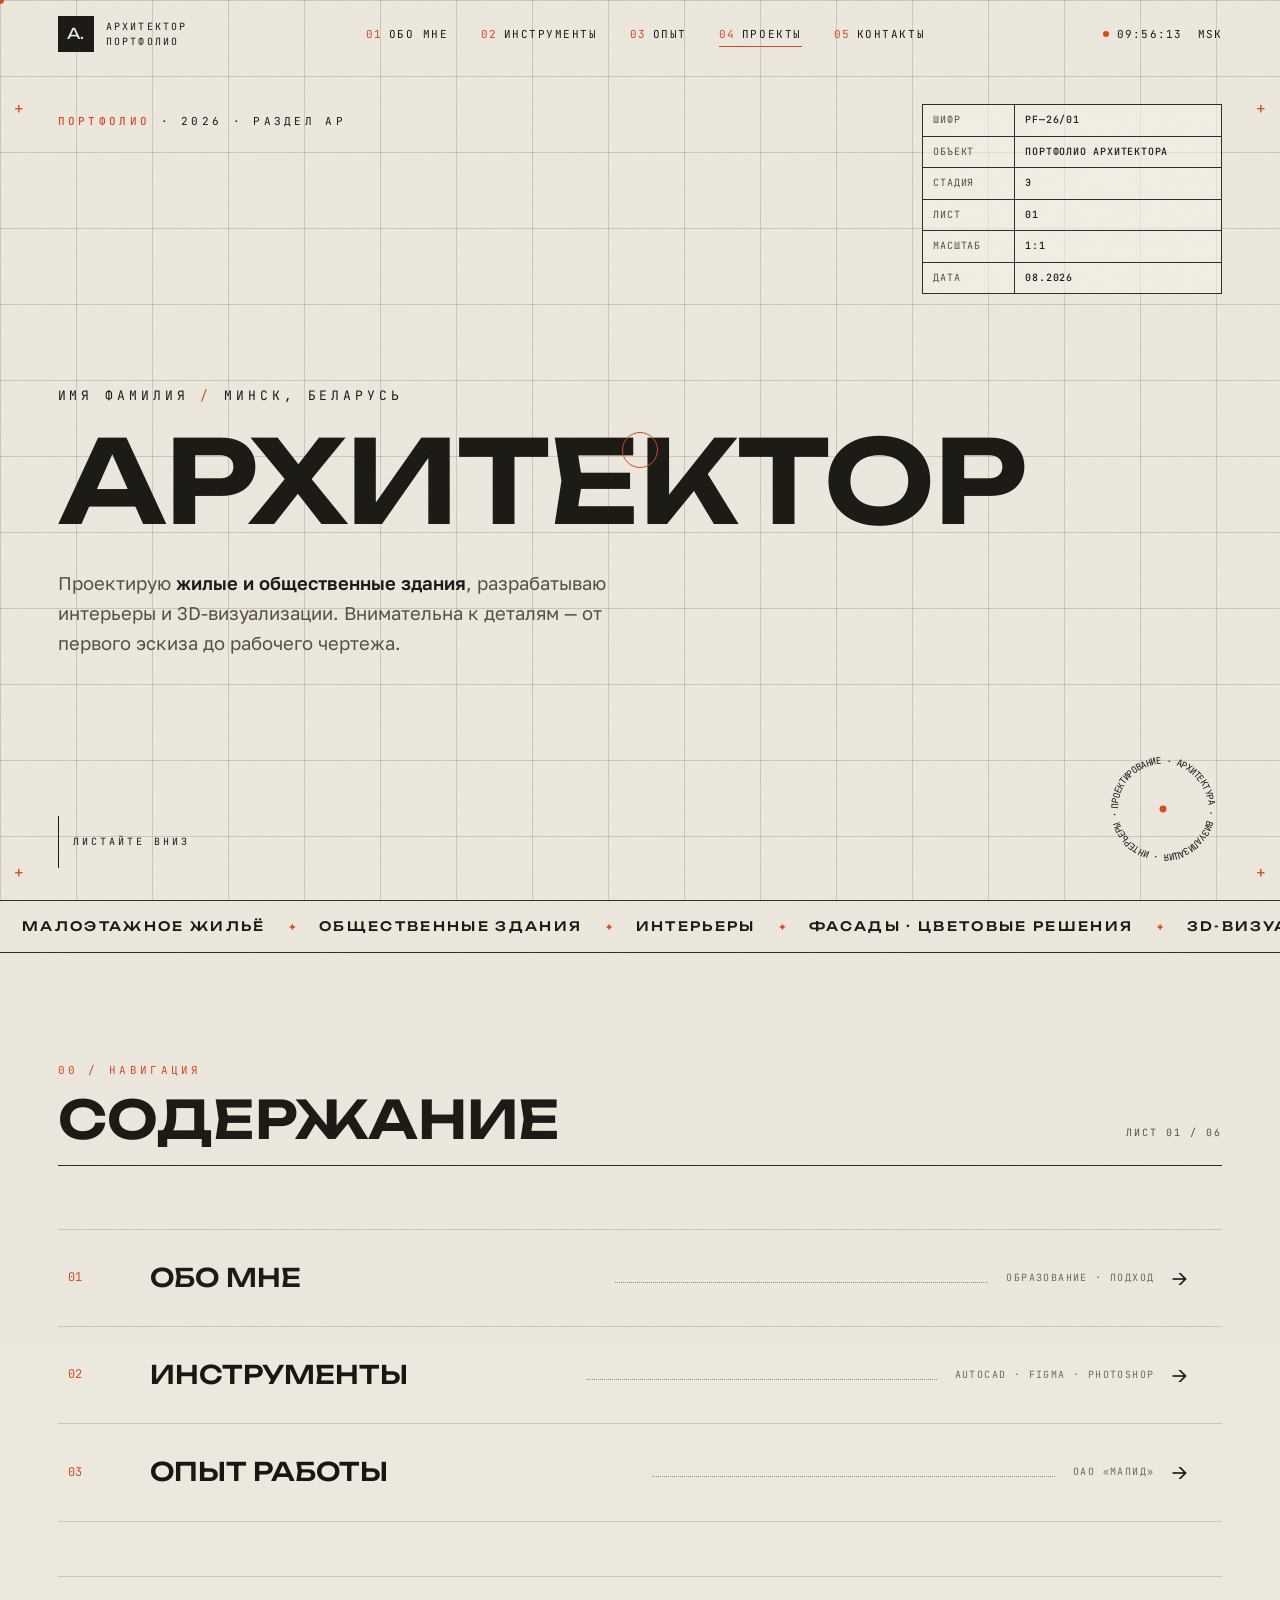
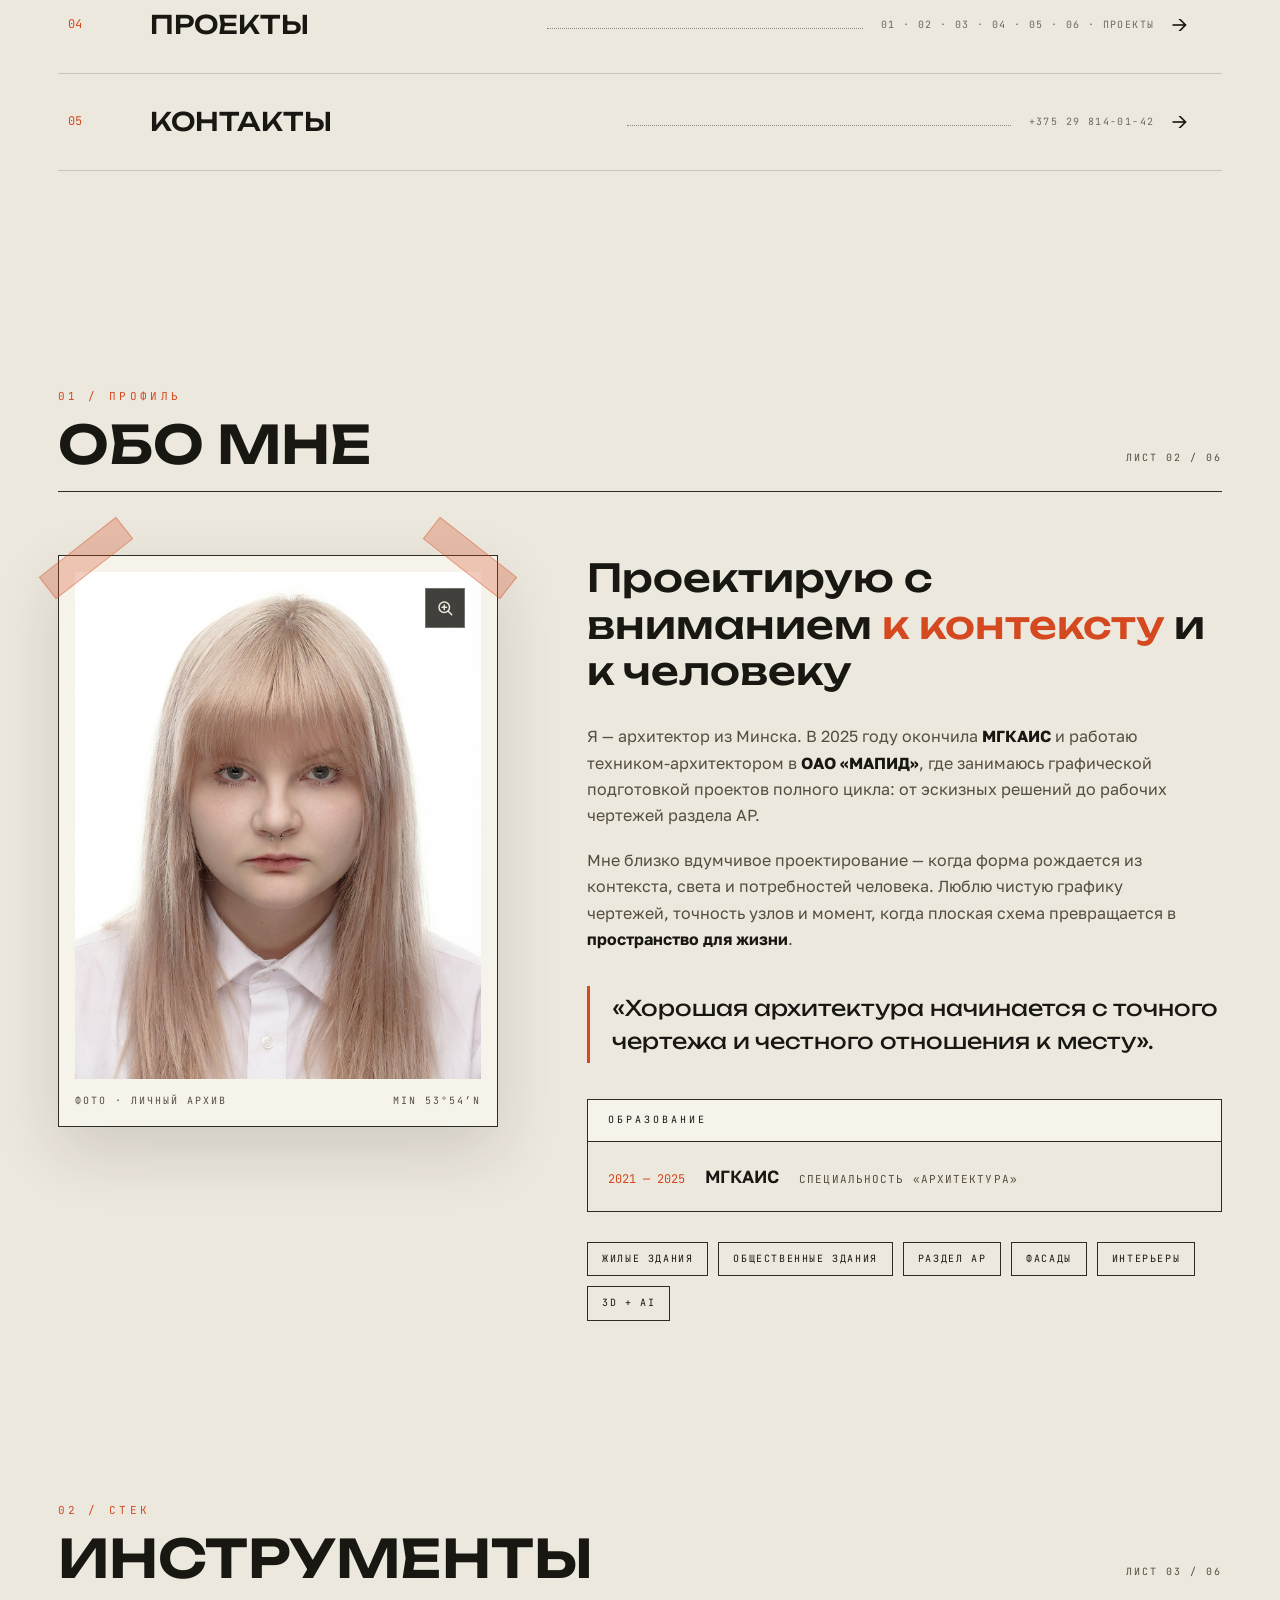
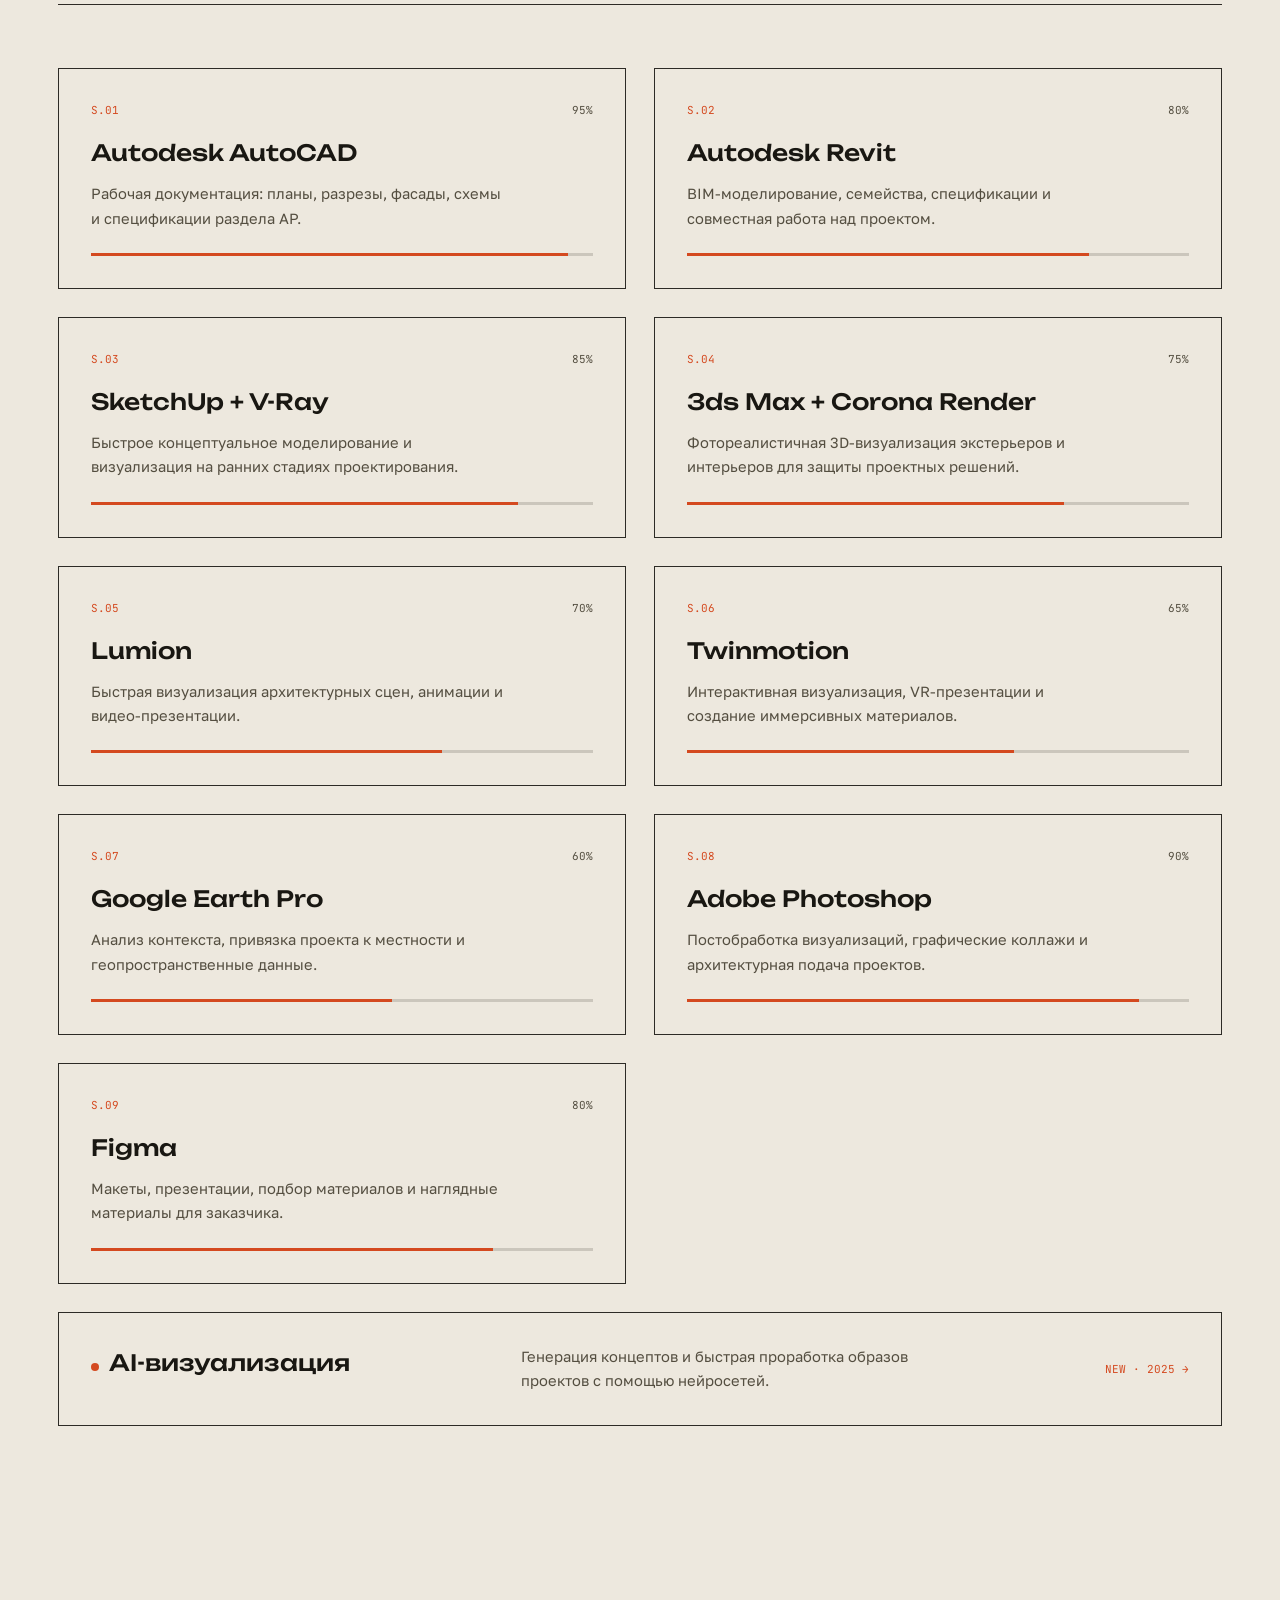
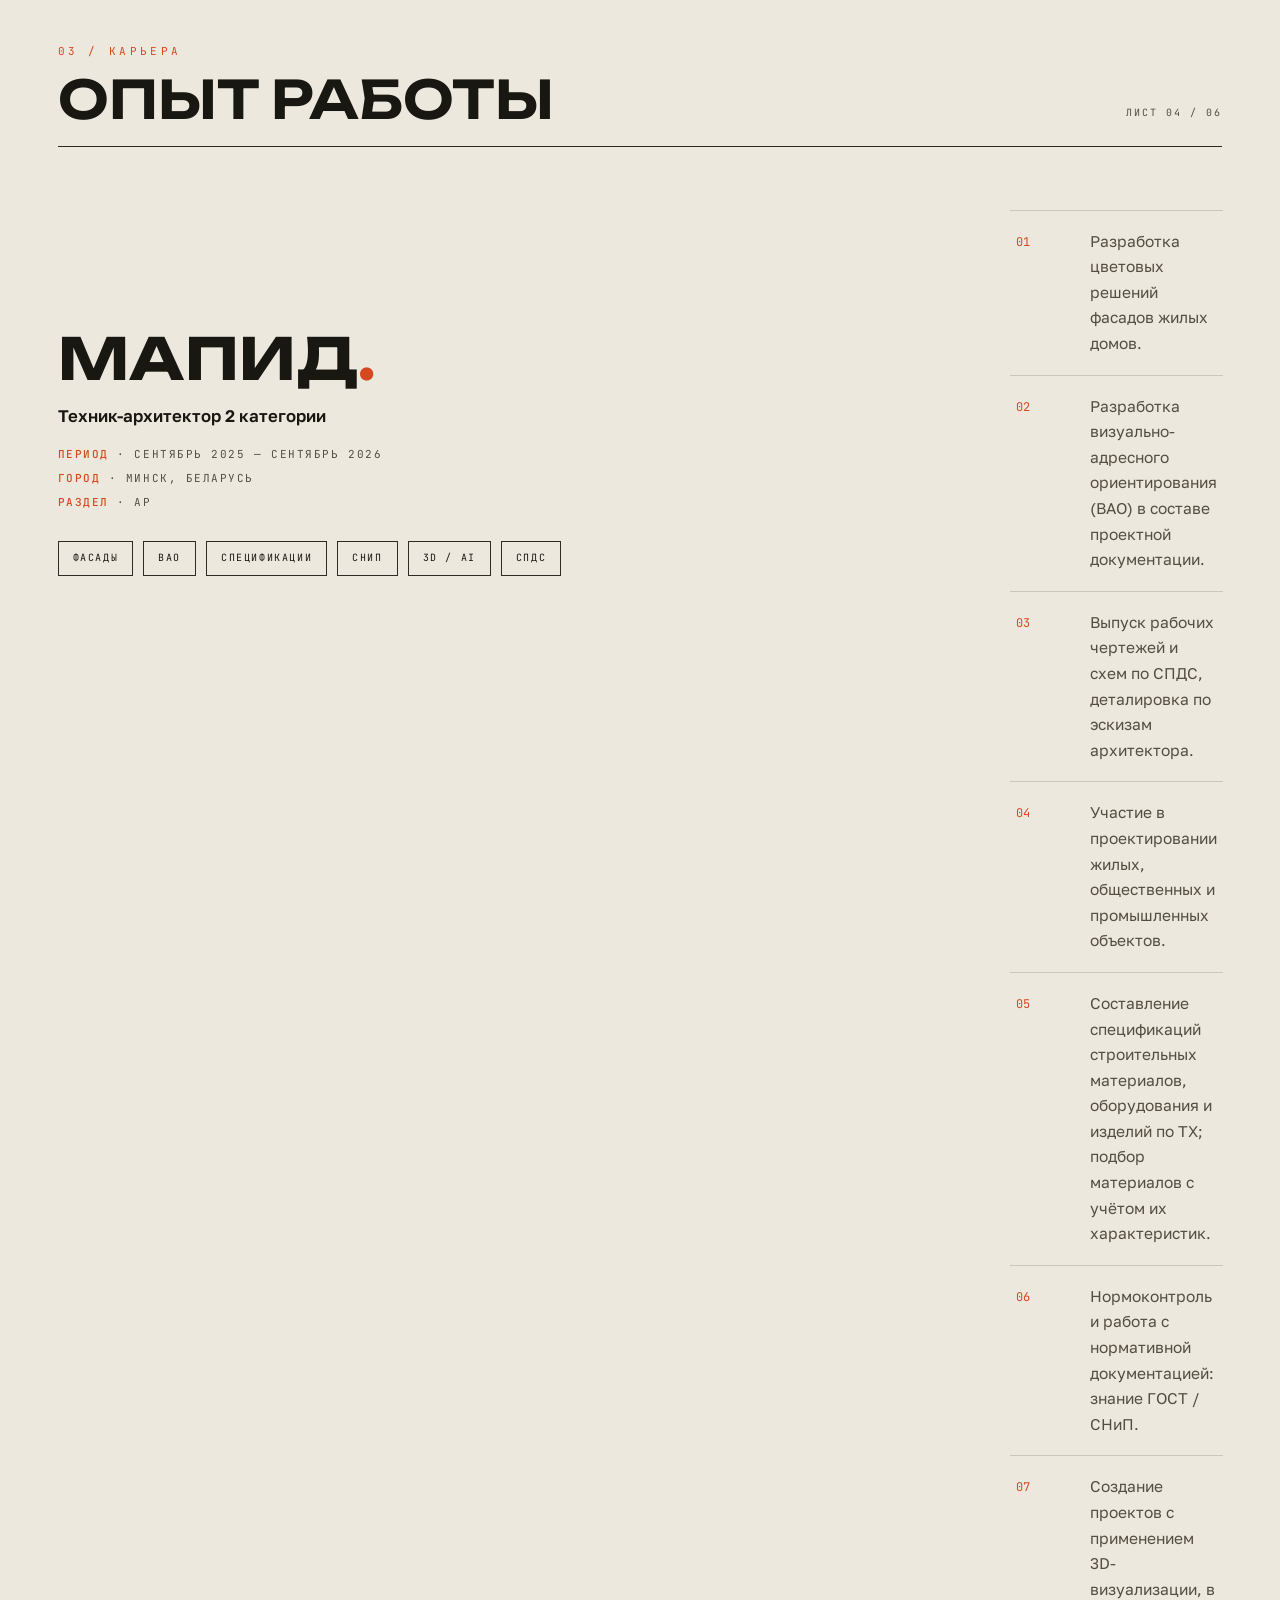
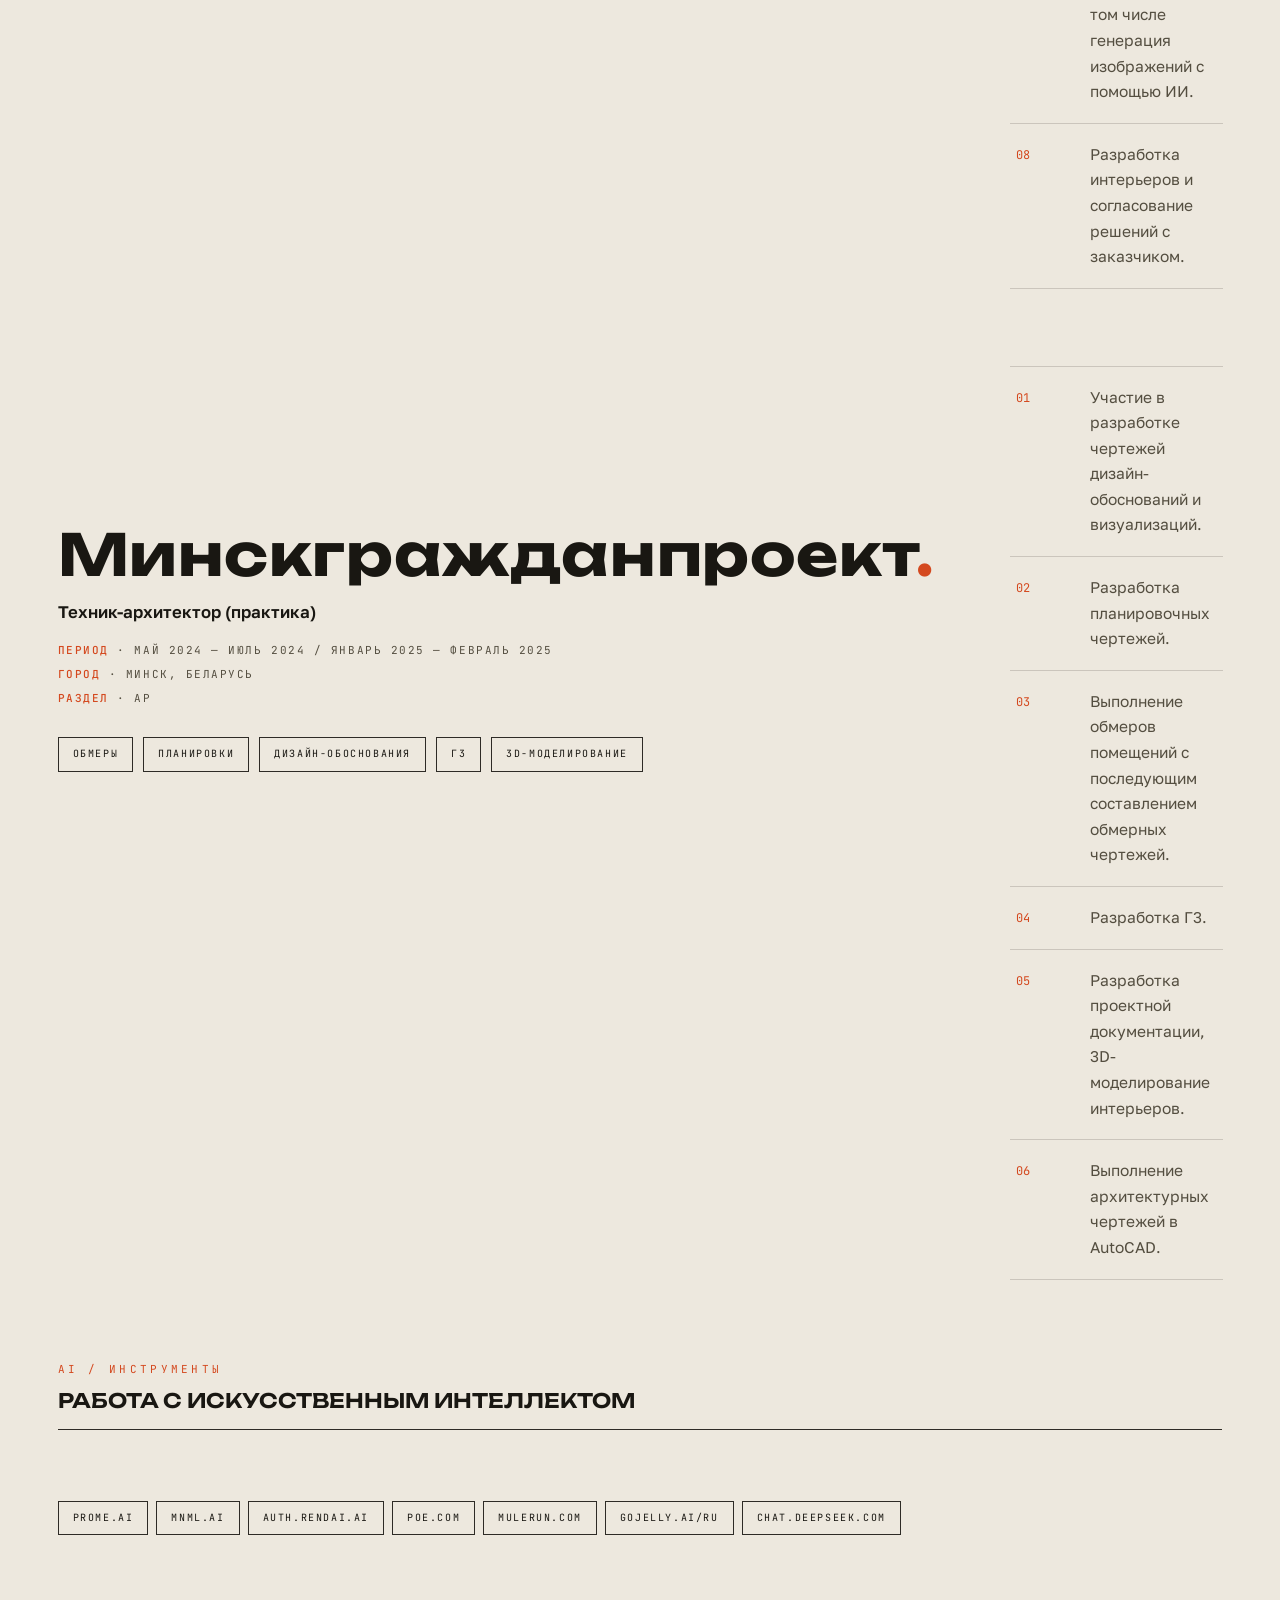
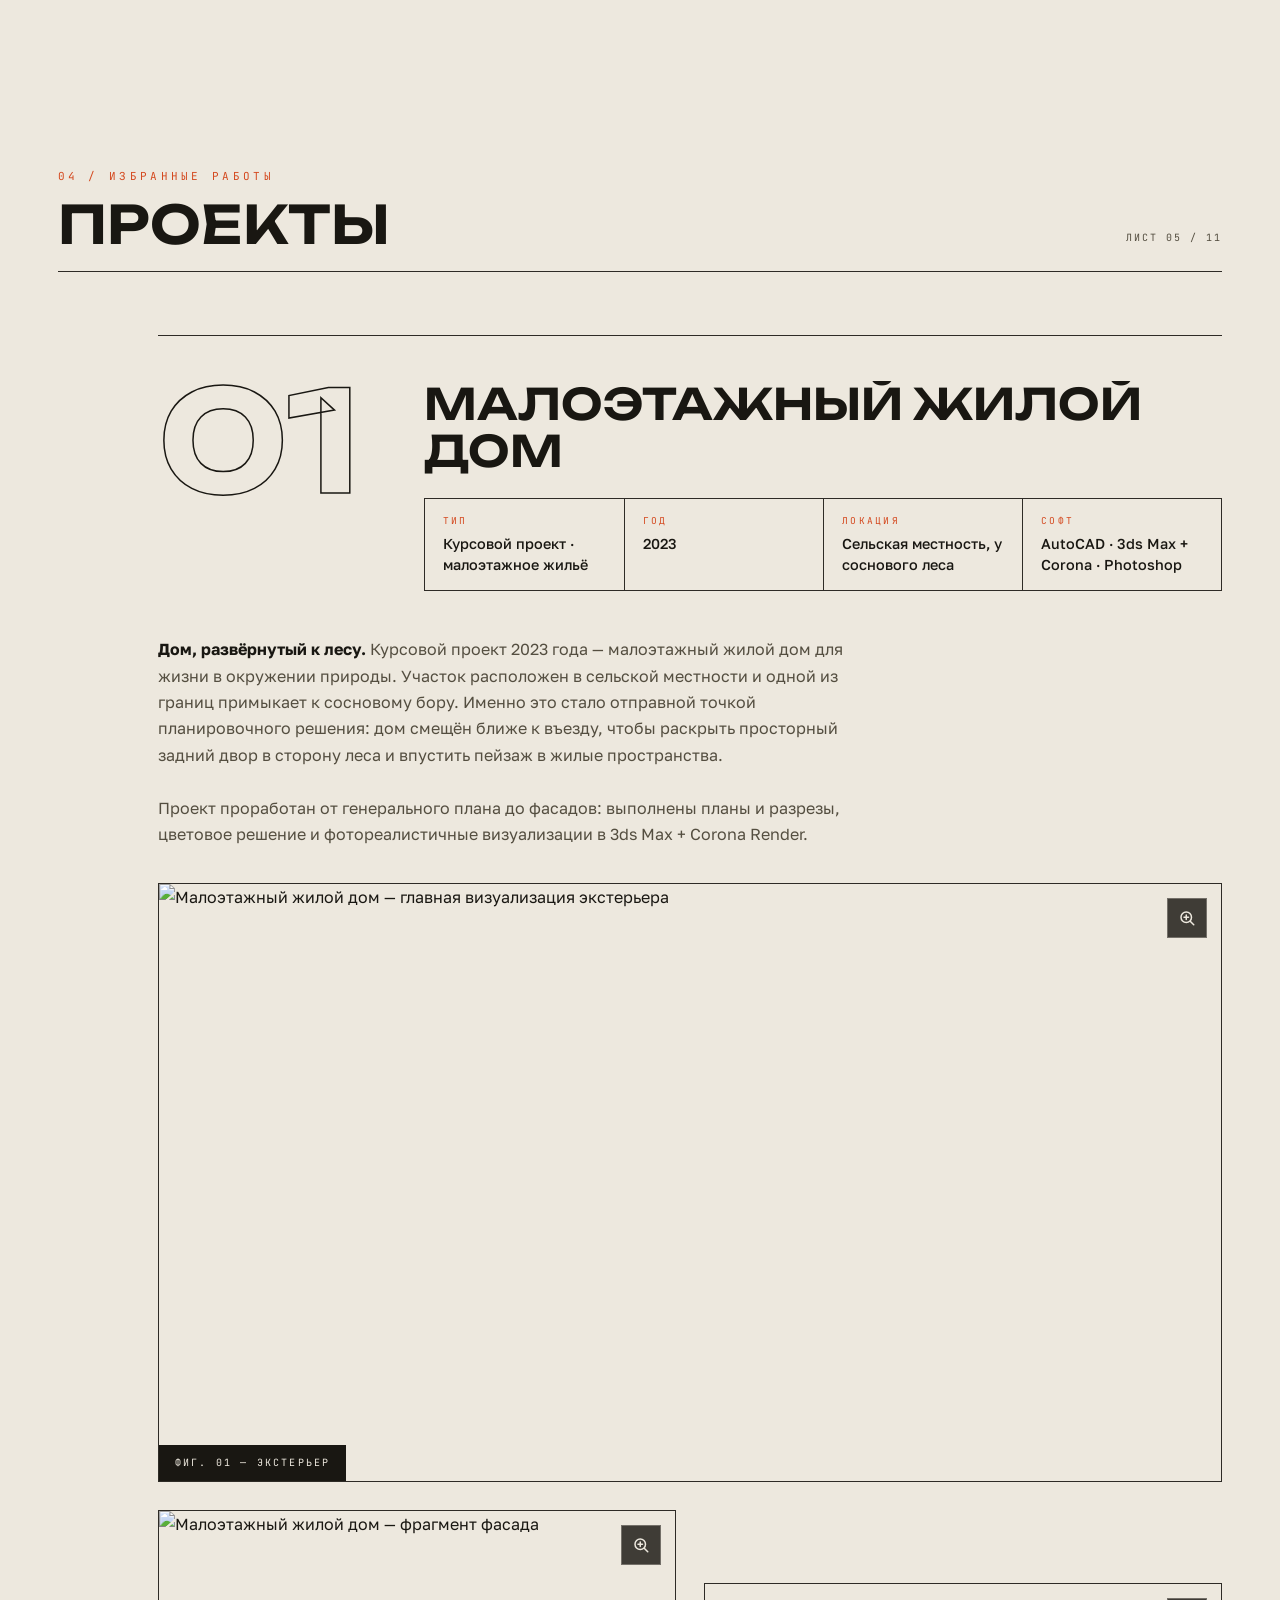
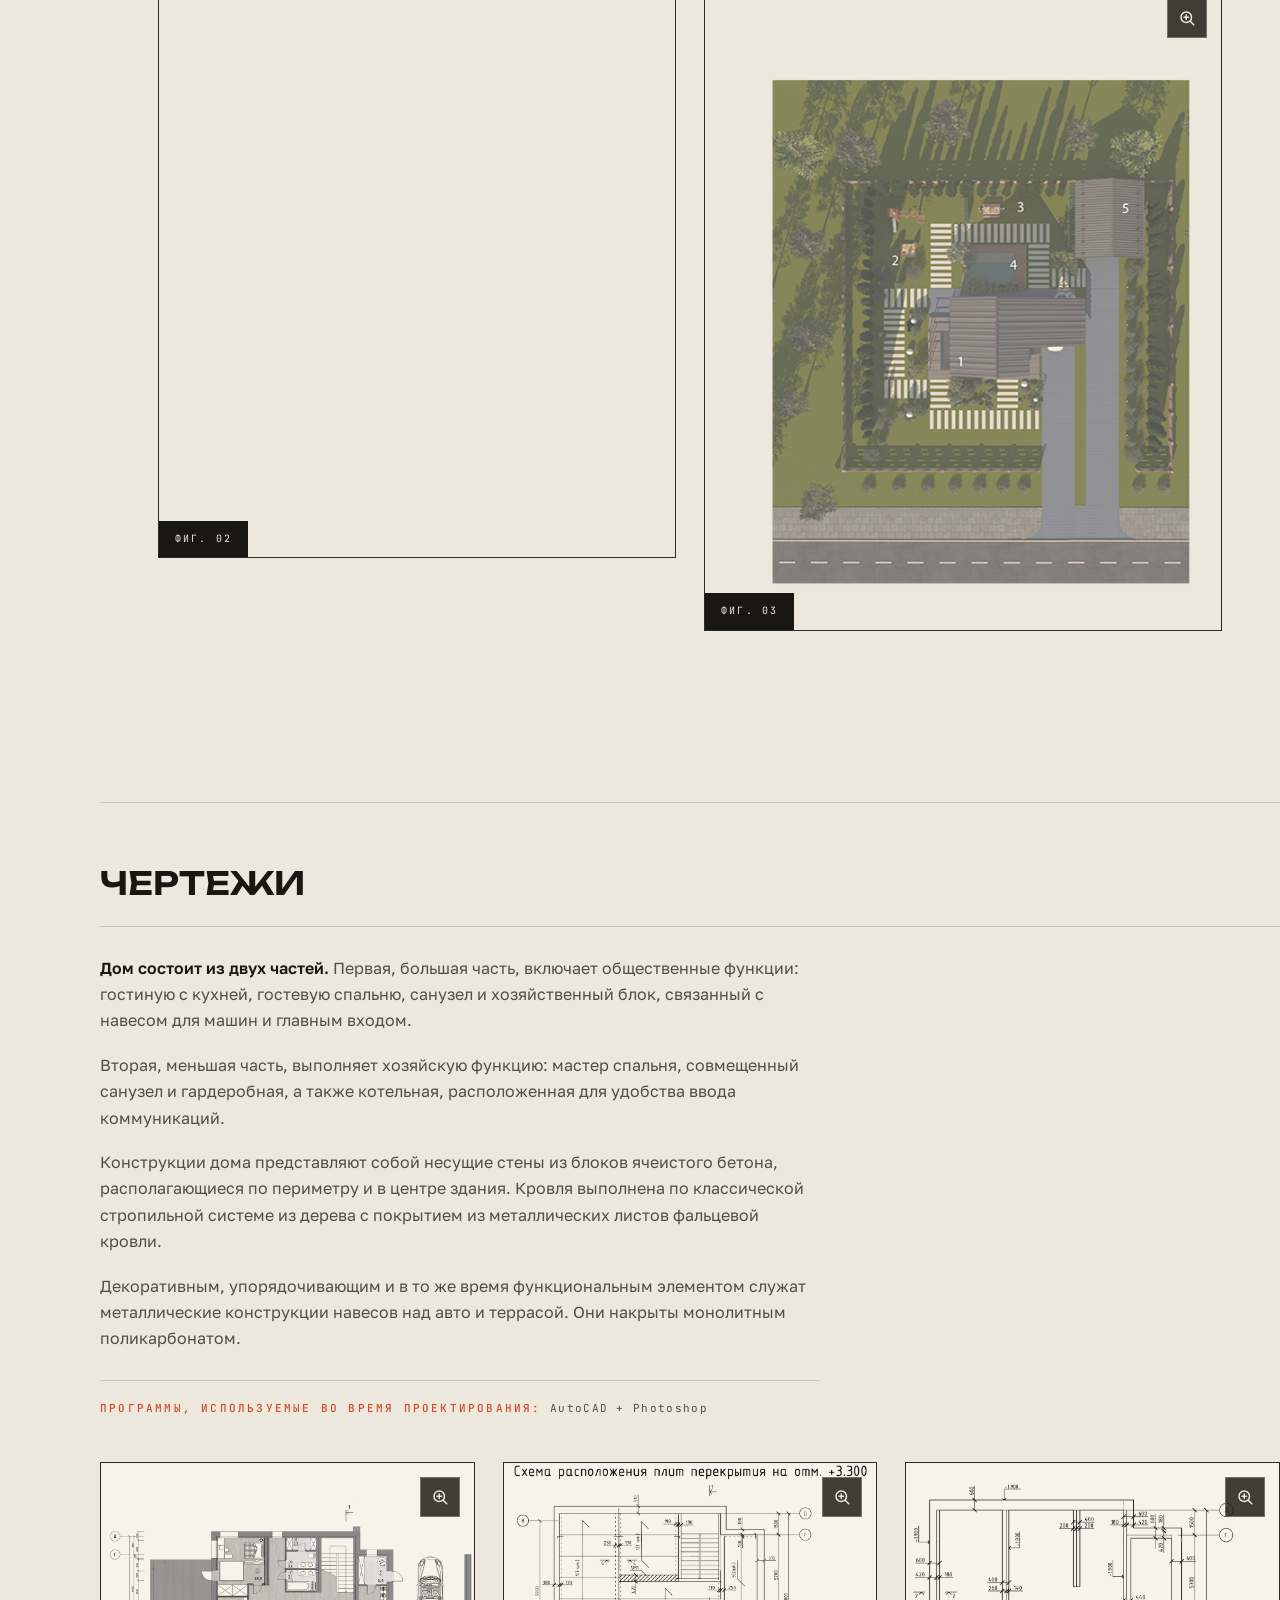
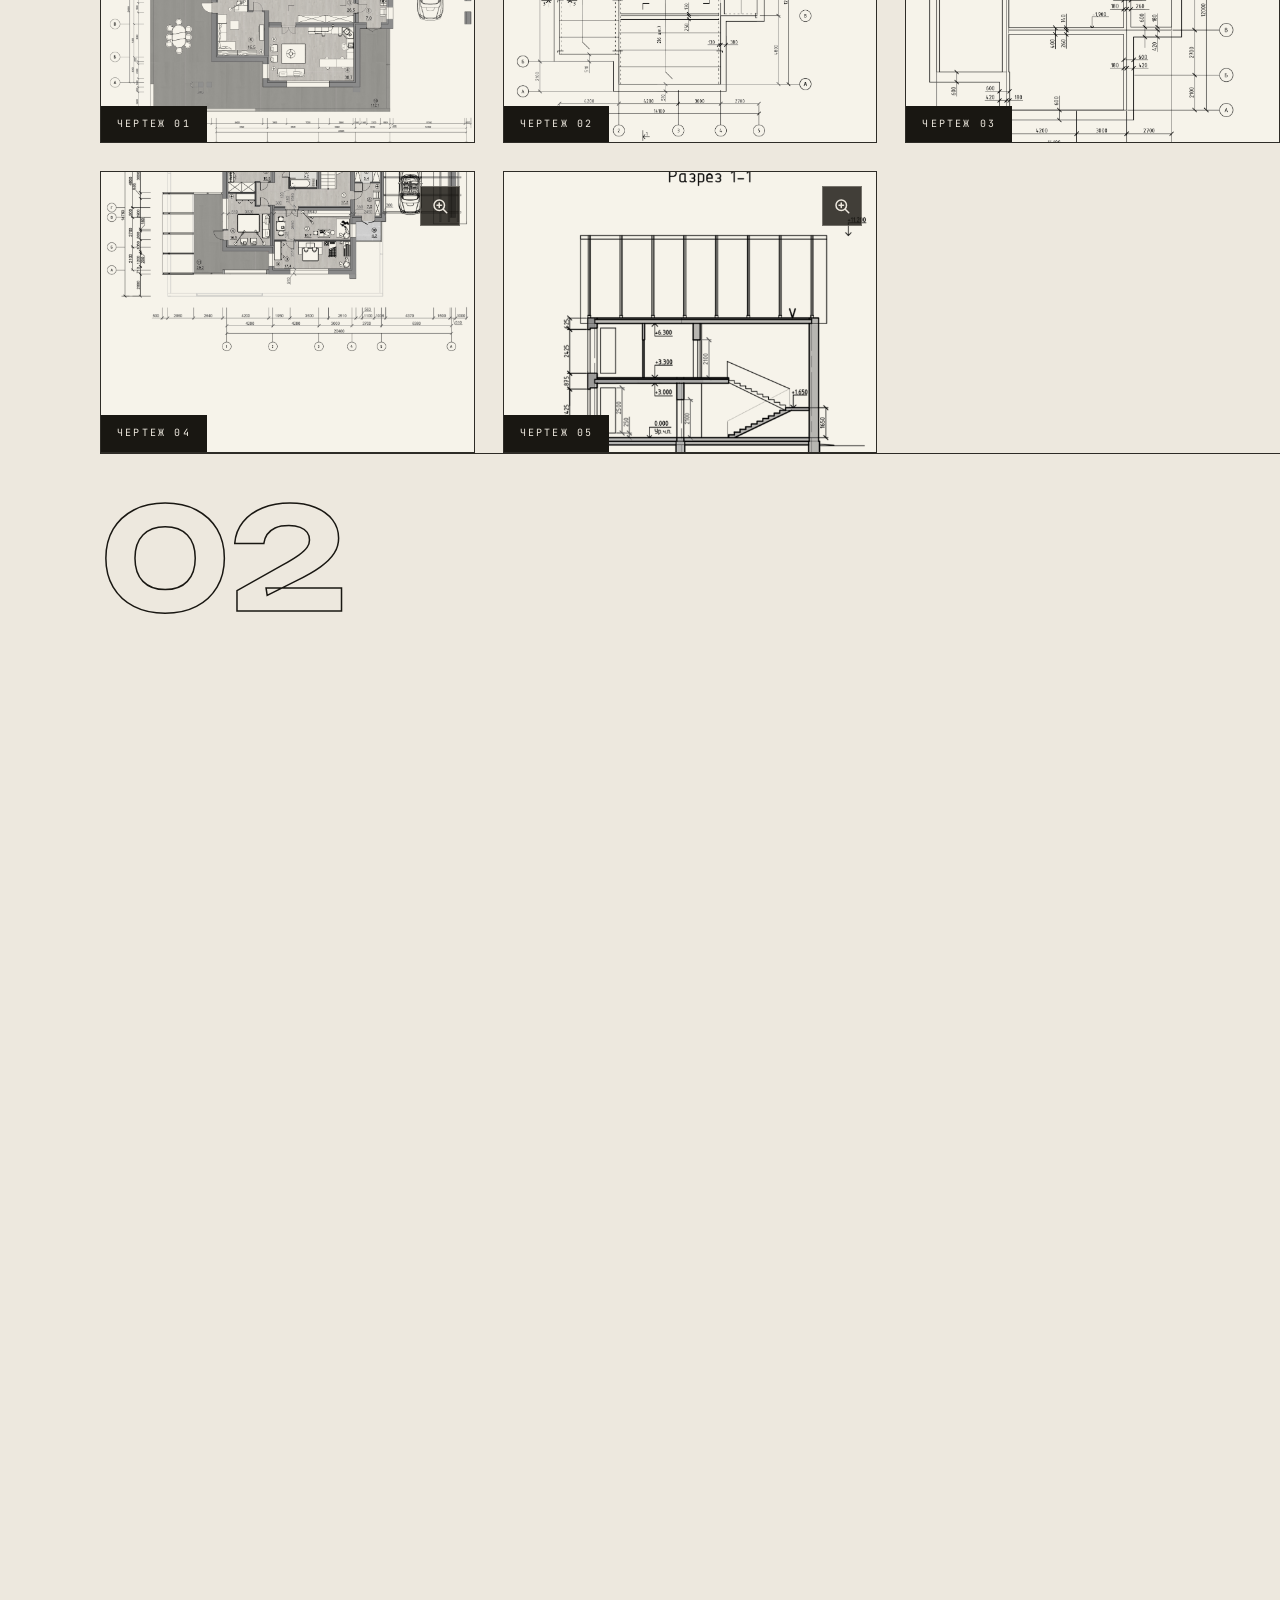
==== commit 58f0a2ae: "add naw" ====
--- a/index.html
+++ b/index.html
@@ -42,6 +42,7 @@
   </a>
   <nav class="nav" aria-label="Основная навигация">
     <a href="#about"><i>01</i>Обо мне</a>
+    <a href="#skills"><i>02</i>Инструменты</a>
     <a href="#experience"><i>03</i>Опыт</a>
     <a href="#projects"><i>04</i>Проекты</a>
     <a href="#contacts"><i>05</i>Контакты</a>
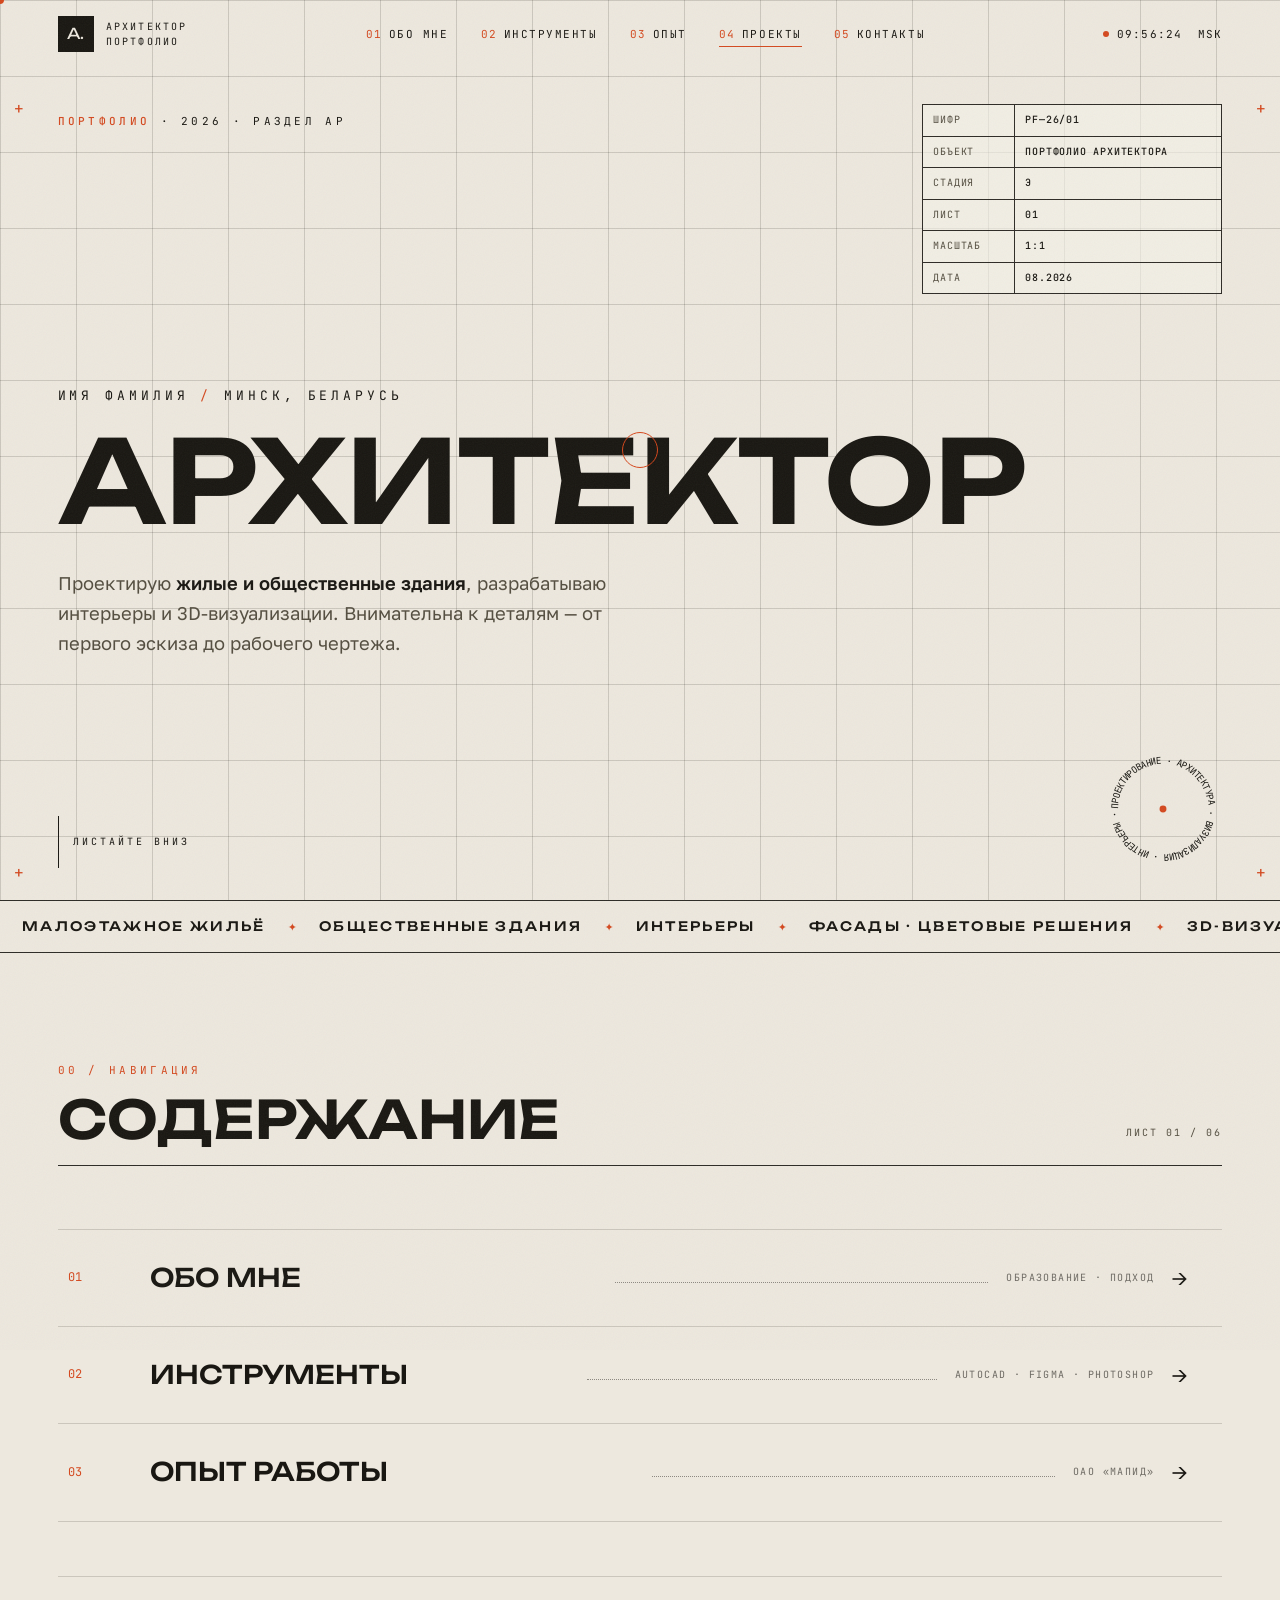
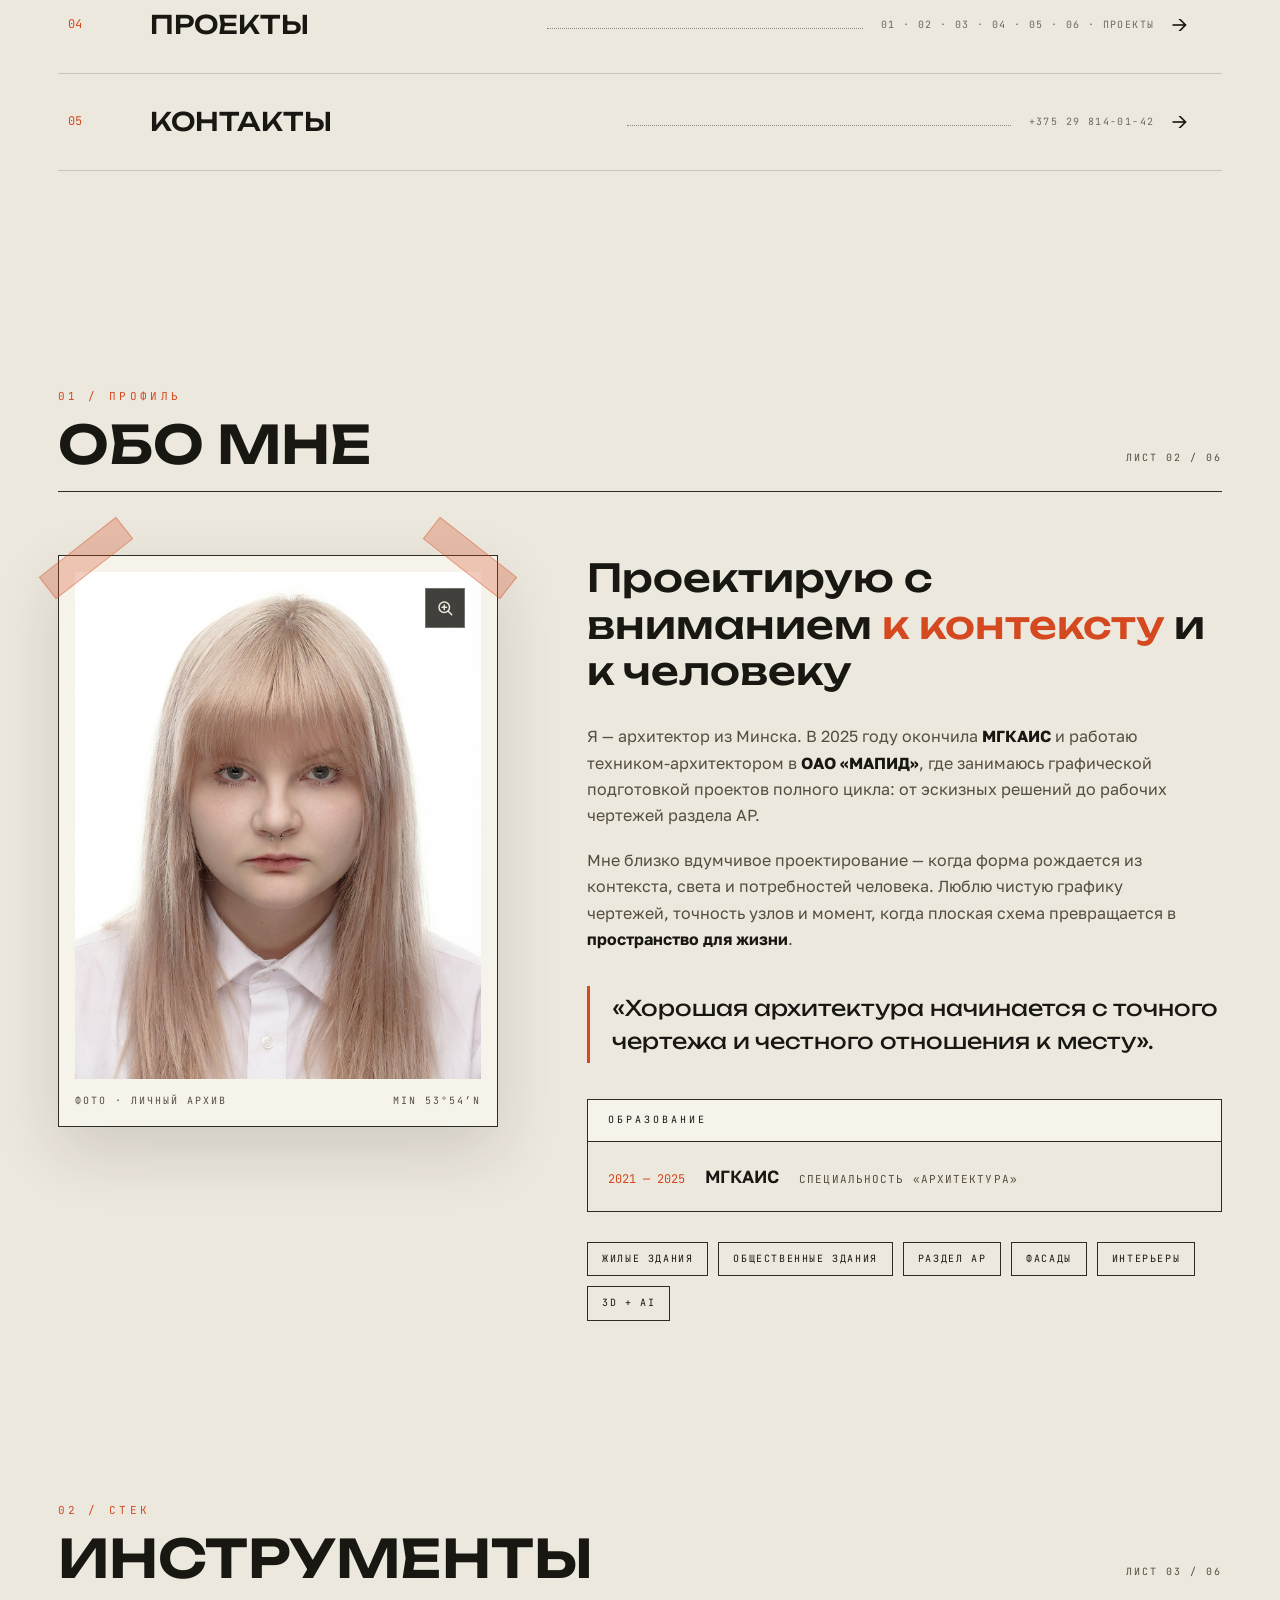
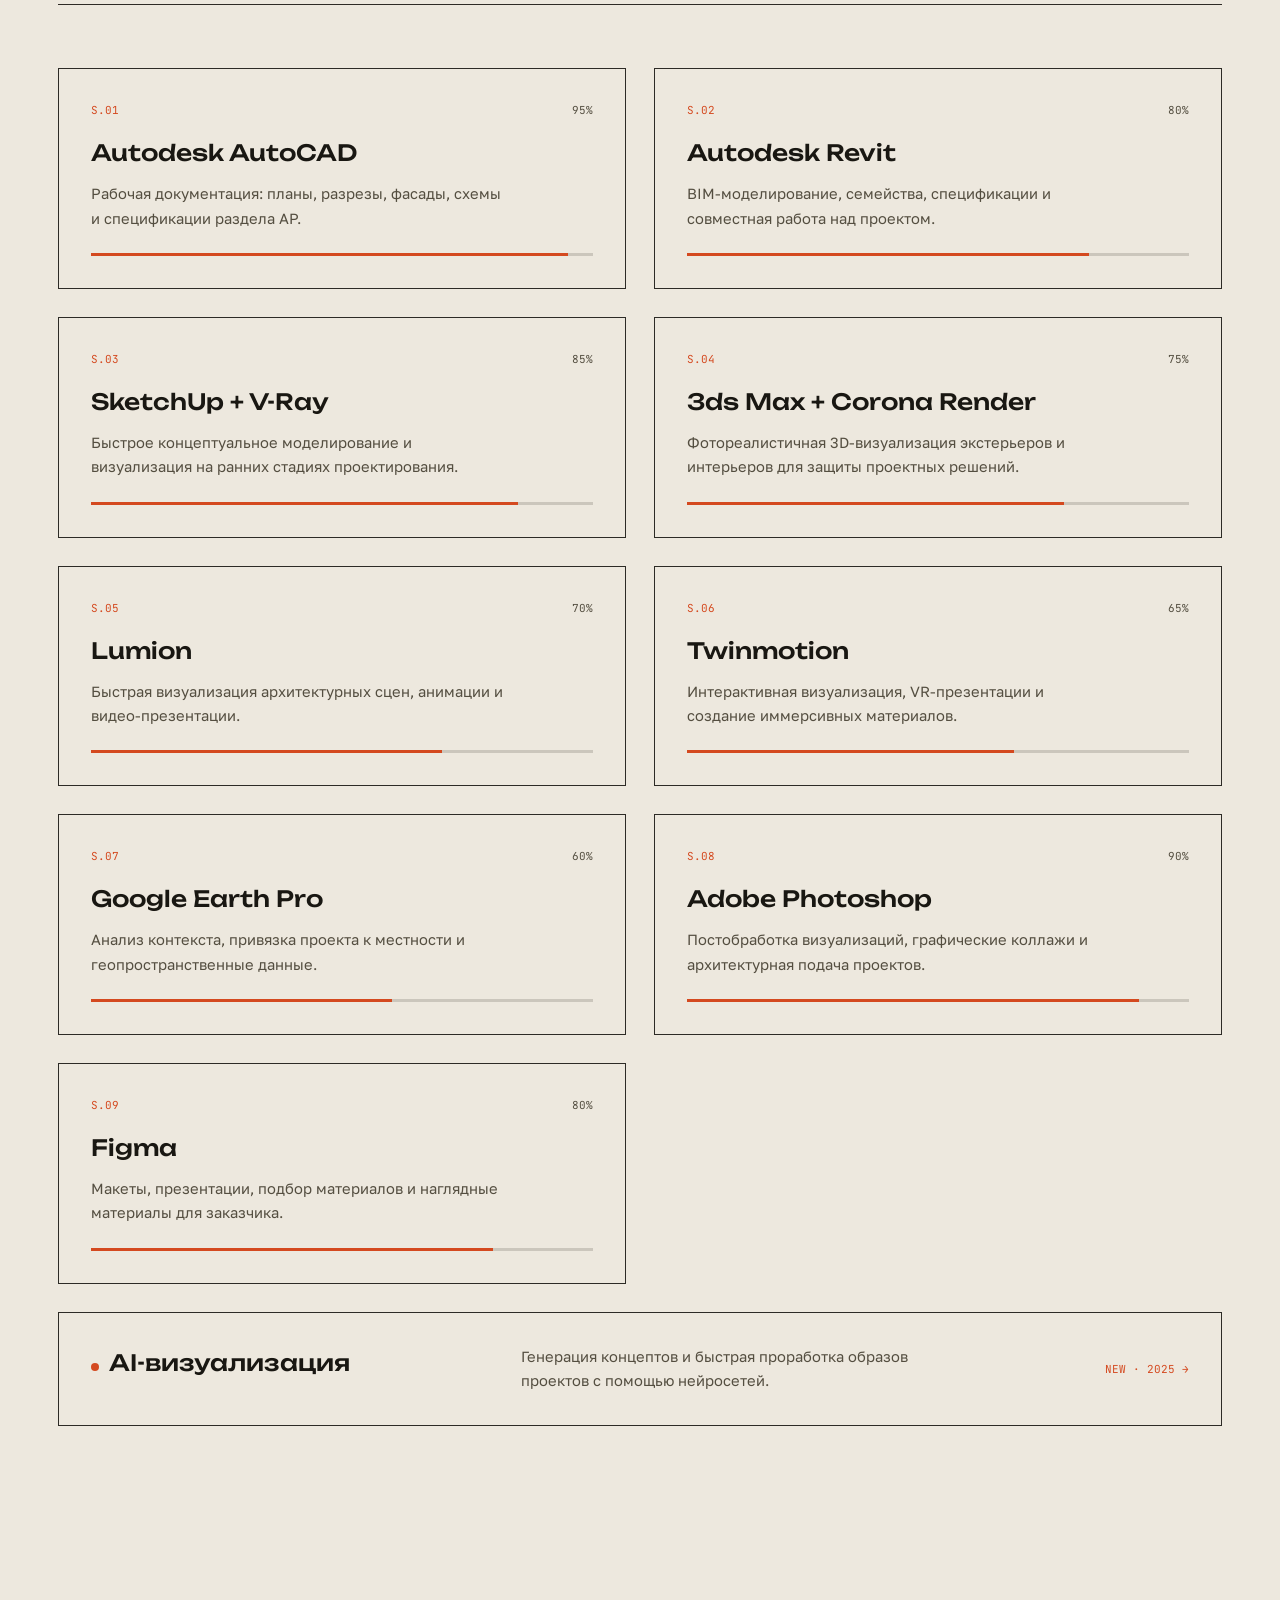
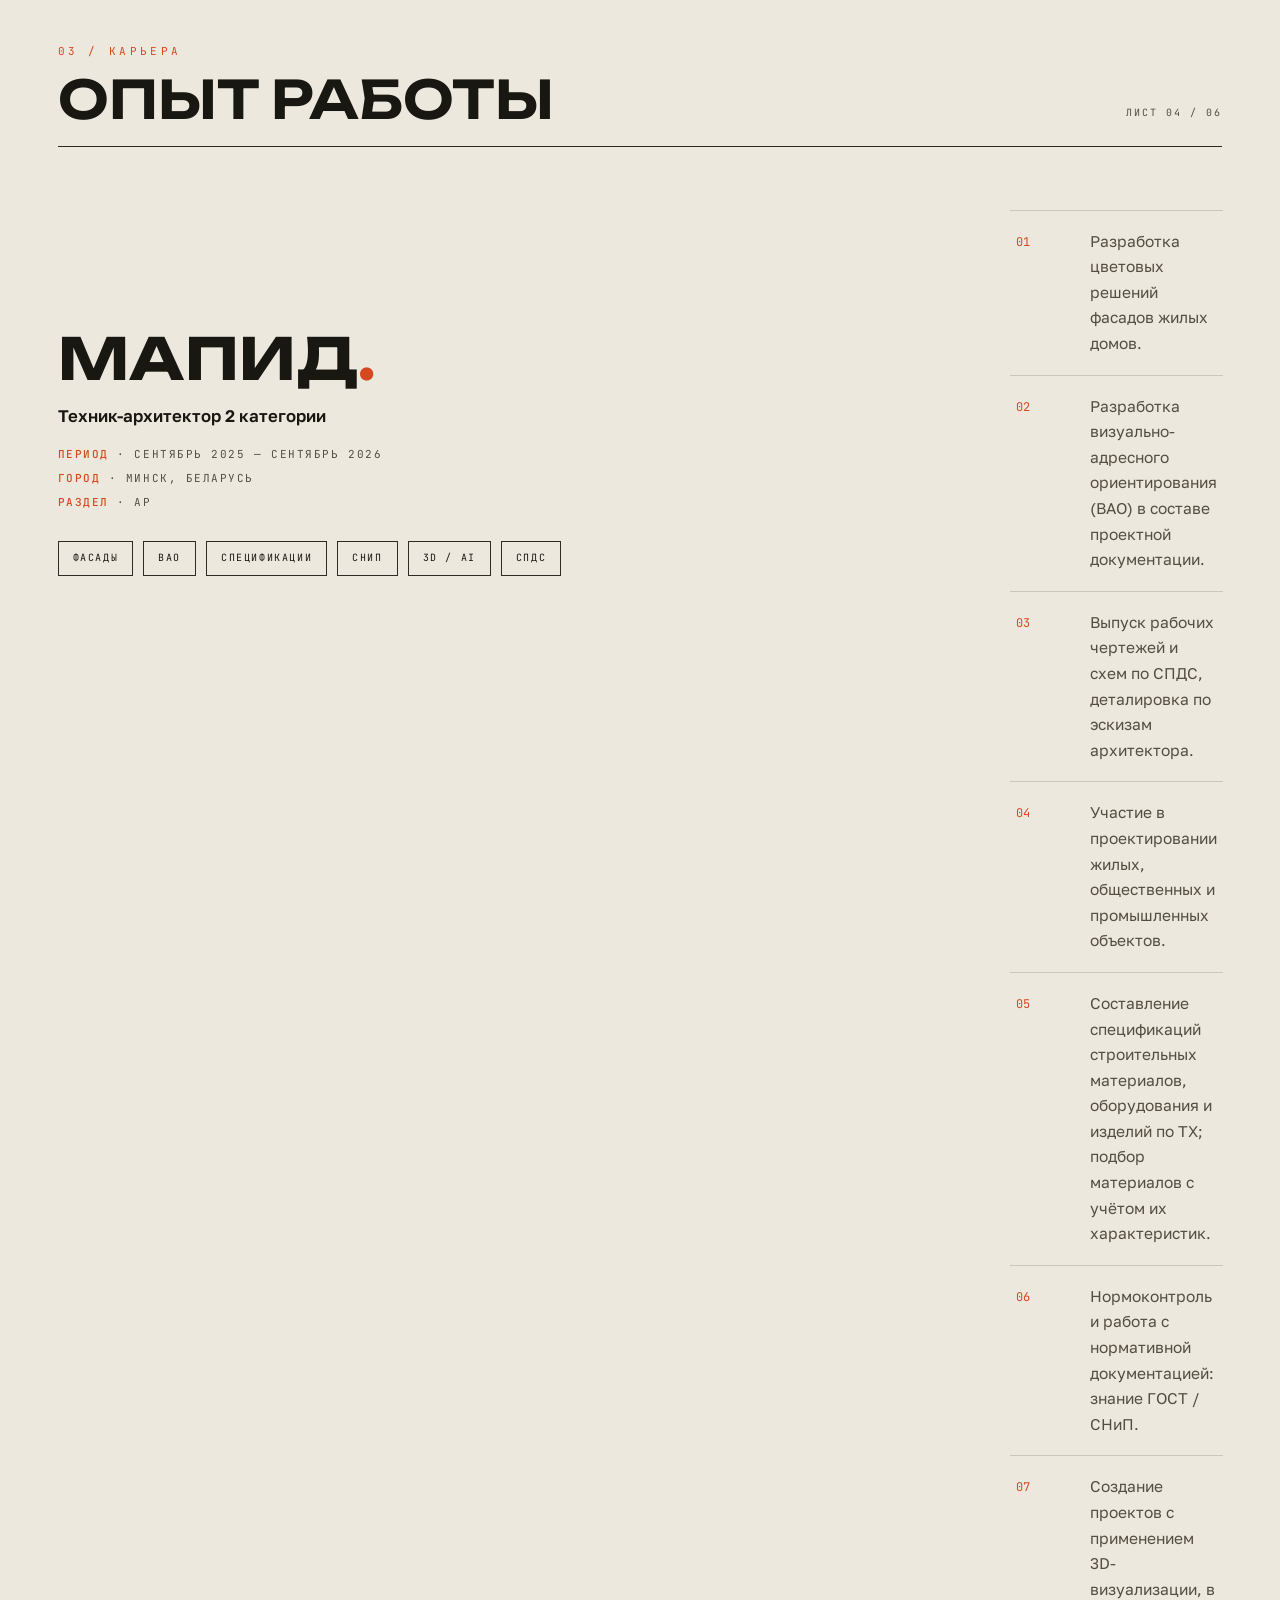
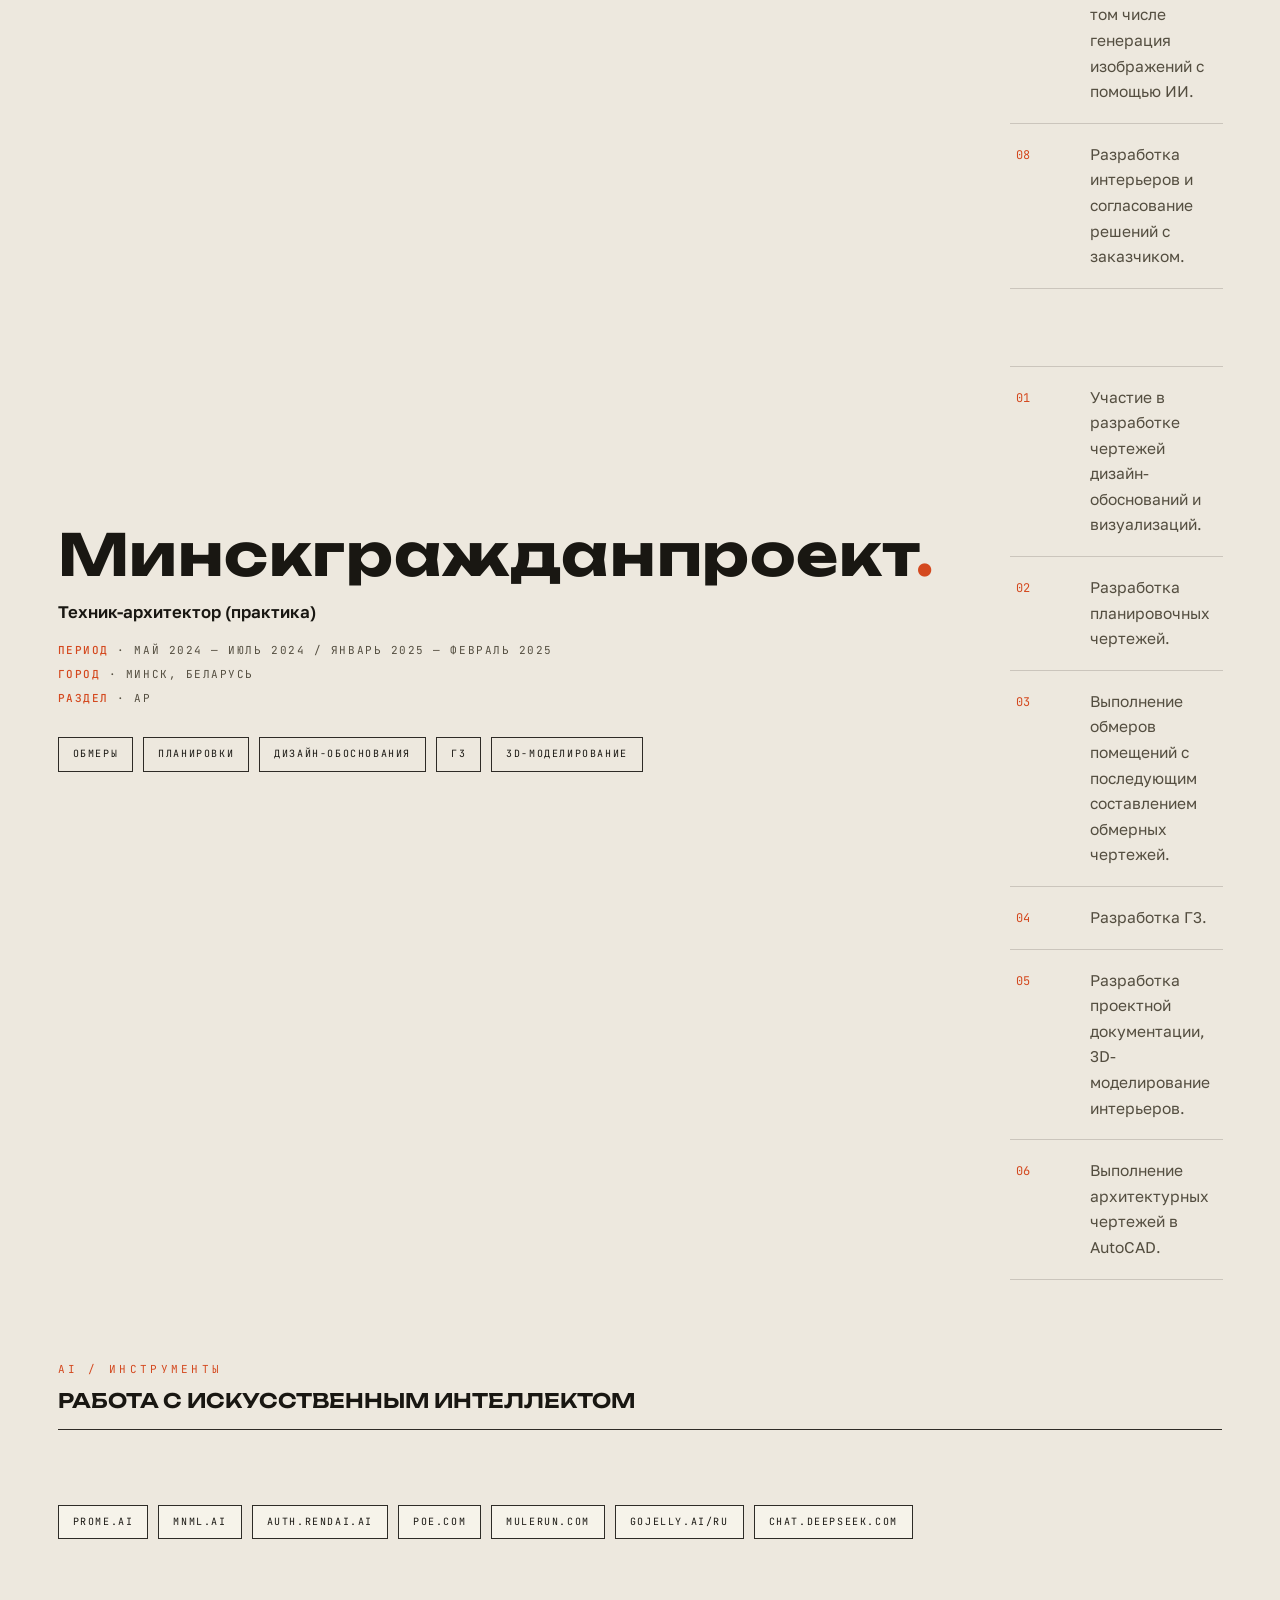
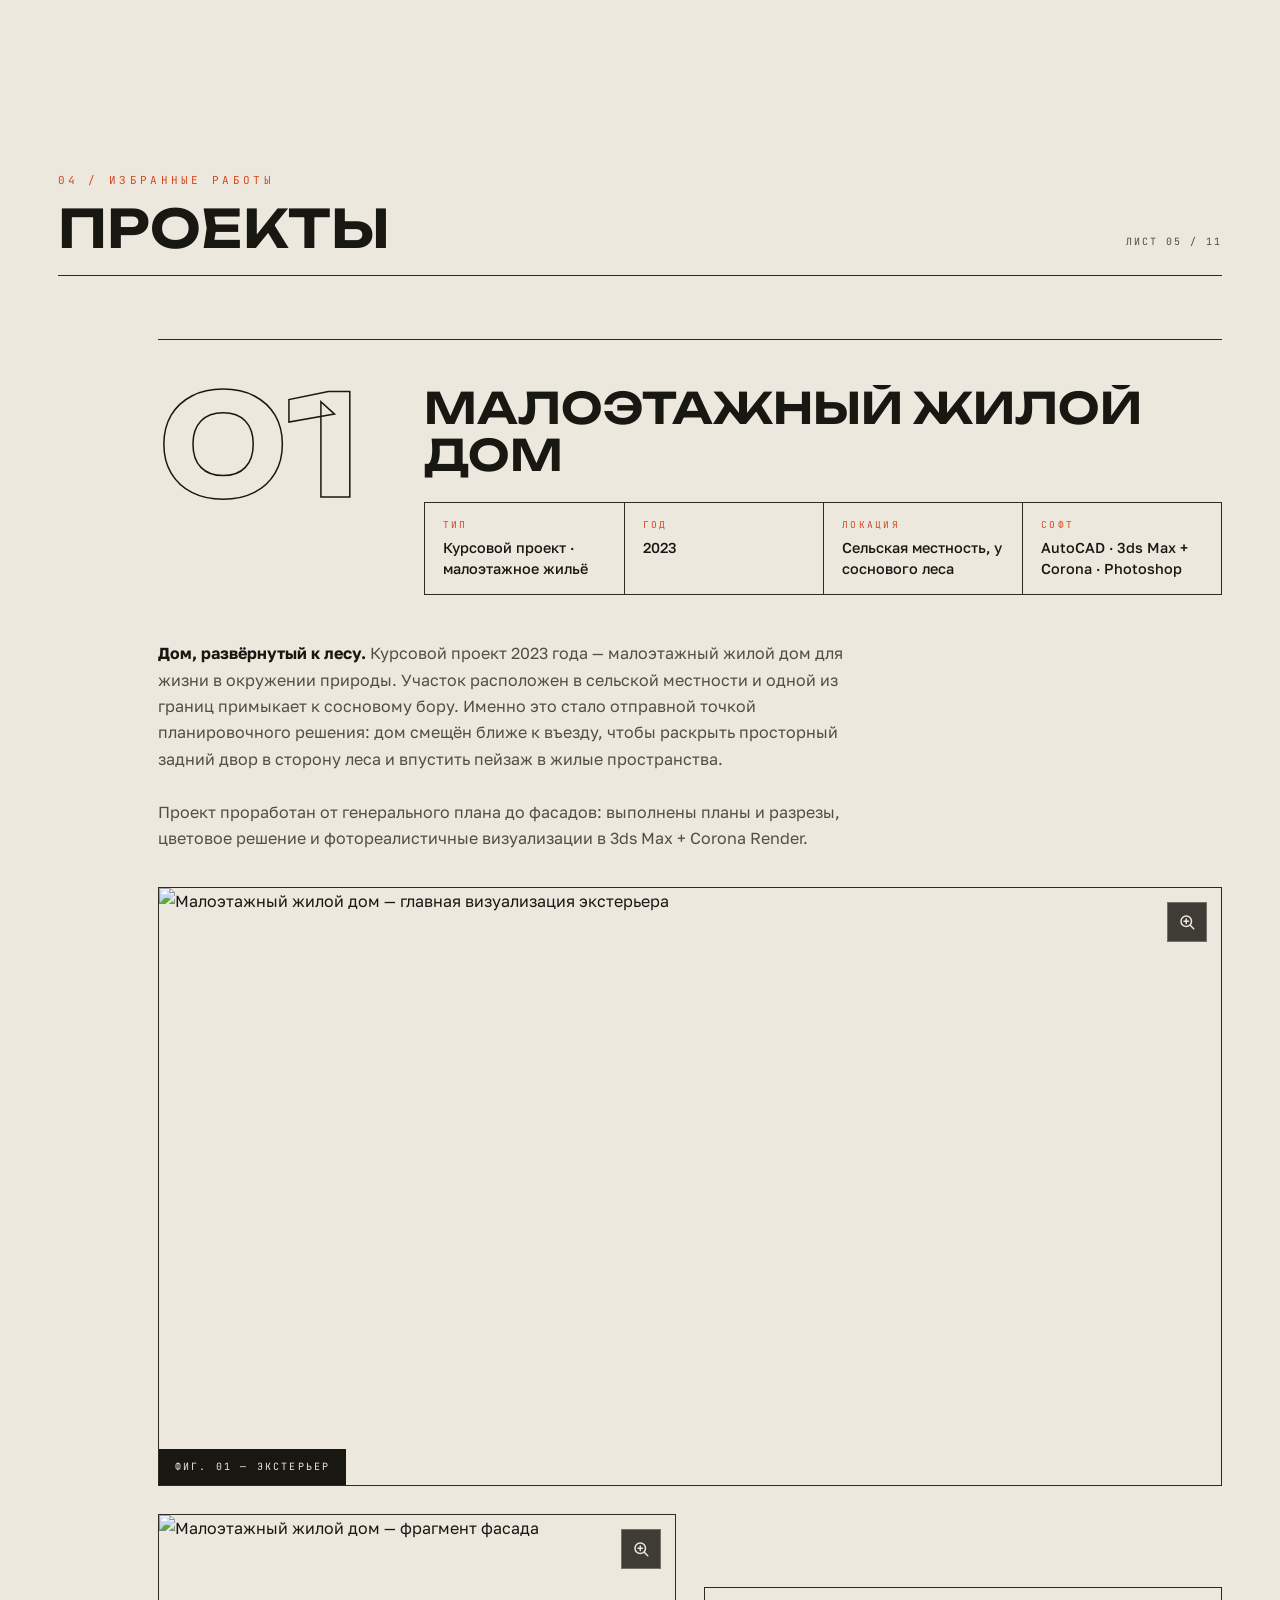
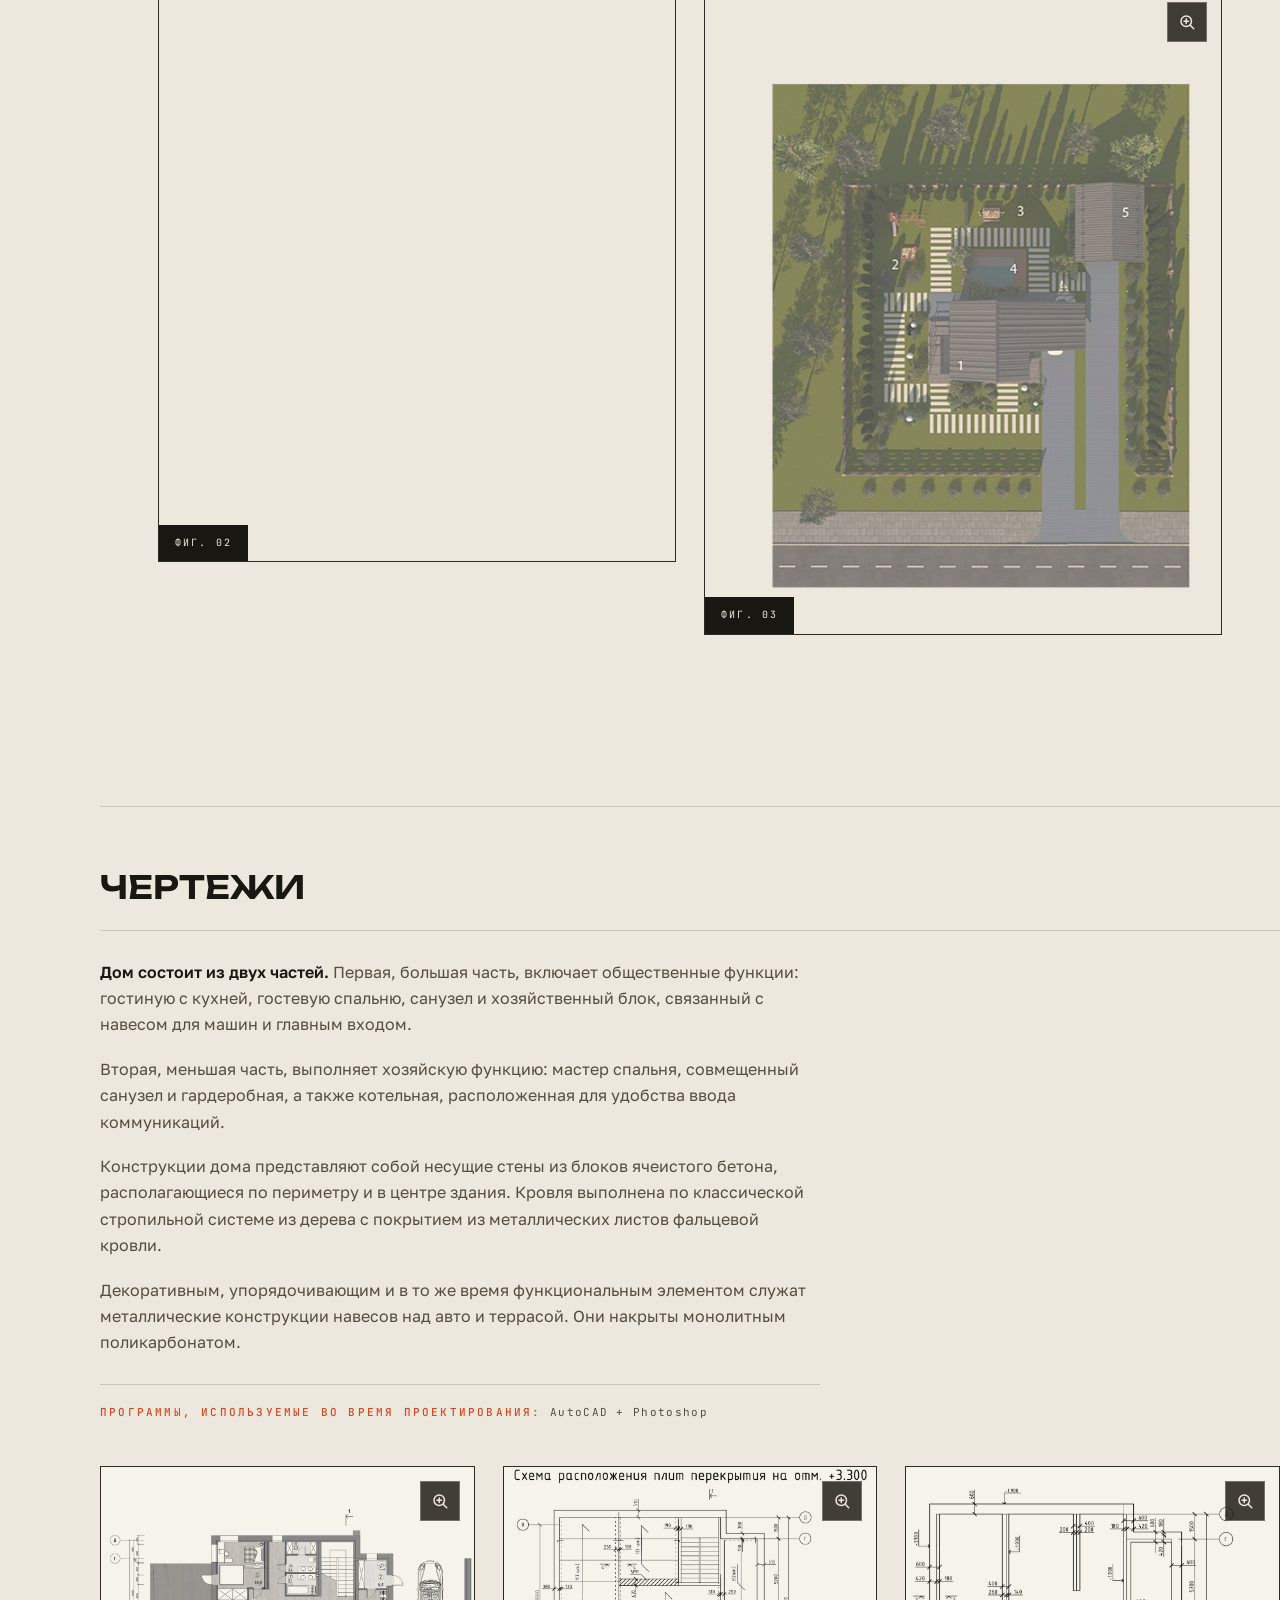
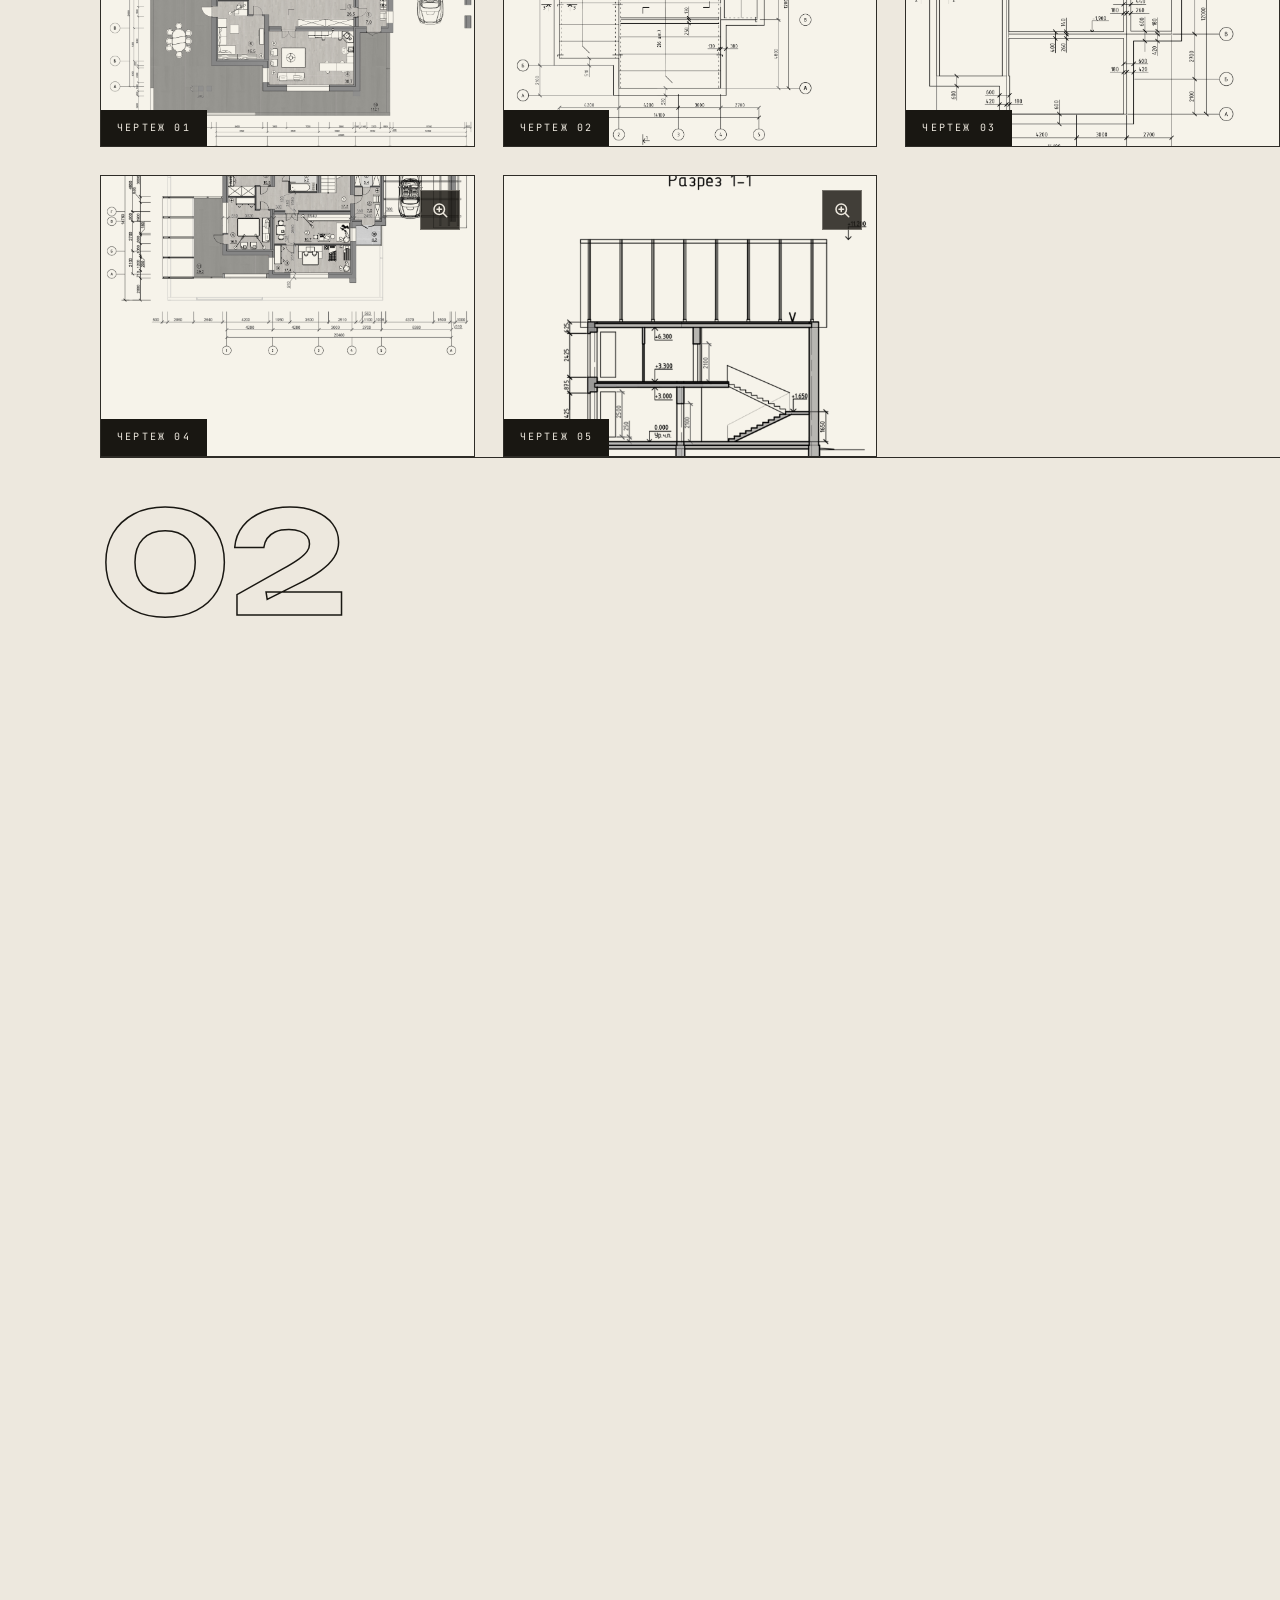
==== commit d0d01e21: "блоки ченым при наведении" ====
--- a/index.html
+++ b/index.html
@@ -383,15 +383,16 @@
       <h3 class="section-title" data-scramble style="font-size: 1.25rem;">Работа с искусственным интеллектом</h3>
     </div>
   </div>
-  <div style="display: flex; flex-wrap: wrap; gap: 0.5rem; padding: 0.5rem 0 1rem;">
-    <span class="chip" style="background: var(--bg-alt);">prome.ai</span>
-    <span class="chip" style="background: var(--bg-alt);">mnml.ai</span>
-    <span class="chip" style="background: var(--bg-alt);">auth.rendai.ai</span>
-    <span class="chip" style="background: var(--bg-alt);">poe.com</span>
-    <span class="chip" style="background: var(--bg-alt);">mulerun.com</span>
-    <span class="chip" style="background: var(--bg-alt);">gojelly.ai/ru</span>
-    <span class="chip" style="background: var(--bg-alt);">chat.deepseek.com</span>
-  </div>
+  <!-- Стало: -->
+<div class="ai-tools">
+  <span class="chip chip--ai">prome.ai</span>
+  <span class="chip chip--ai">mnml.ai</span>
+  <span class="chip chip--ai">auth.rendai.ai</span>
+  <span class="chip chip--ai">poe.com</span>
+  <span class="chip chip--ai">mulerun.com</span>
+  <span class="chip chip--ai">gojelly.ai/ru</span>
+  <span class="chip chip--ai">chat.deepseek.com</span>
+</div>
 </section>
 
 <!-- БЛОК 10: ПРОЕКТЫ -->
--- a/styles.css
+++ b/styles.css
@@ -261,7 +261,26 @@
 .duties li::before{content:counter(du,decimal-leading-zero);font-family:var(--mono);font-size:12px;color:var(--accent);padding-top:4px}
 .duties li p{color:var(--ink-soft);font-size:.97rem}
 .duties li:hover p{color:var(--ink)}
-
+/* БЛОК 15.1: AI-ИНСТРУМЕНТЫ */
+.ai-tools{
+  display:flex;
+  flex-wrap:wrap;
+  gap:10px;
+  padding:12px 0 16px;
+}
+
+.chip--ai{
+  background:var(--paper-2);
+  color:var(--ink);
+  border-color:var(--line-strong);
+  transition:background .3s var(--ease),color .3s var(--ease),border-color .3s var(--ease),transform .3s var(--ease);
+}
+.chip--ai:hover{
+  background:var(--ink);
+  color:var(--paper);
+  border-color:var(--ink);
+  transform:translateY(-2px);
+}
 /* БЛОК 16: ПРОЕКТЫ */
 .project{margin-left: 100px;
   border-top:1px solid var(--line-strong);padding-top:clamp(34px,5vh,56px)}
@@ -638,9 +657,9 @@
 .footer a{color:var(--accent)}
 .footer a:hover{text-decoration:underline}
 
-/* БЛОК 19: LIGHTBOX — просмотр картинок целиком */
+/* БЛОК 19: LIGHTBOX — просмотр картинок целиком (белый фон) */
 .lightbox{position:fixed;inset:0;z-index:500;
-  background:rgba(13,11,8,.96);
+  background:rgba(255,255,255,.97);
   display:flex;flex-direction:column;align-items:center;justify-content:center;
   opacity:0;pointer-events:none;
   transition:opacity .3s var(--ease);
@@ -651,22 +670,22 @@
   width:100%;max-height:calc(100vh - 120px);overflow:hidden;padding:10px 0}
 .lightbox__stage img{max-width:100%;max-height:100%;width:auto;height:auto;
   object-fit:contain;display:block;
-  box-shadow:0 20px 60px rgba(0,0,0,.6)}
+  box-shadow:0 20px 60px rgba(25,23,18,.18)}
 
 .lightbox__info{display:flex;justify-content:space-between;gap:20px;
   width:100%;max-width:90vw;padding:18px 0 4px;
-  font-family:var(--mono);font-size:11px;letter-spacing:.2em;text-transform:uppercase;color:var(--paper)}
-.lightbox__caption{color:var(--paper);opacity:.85}
+  font-family:var(--mono);font-size:11px;letter-spacing:.2em;text-transform:uppercase;color:var(--ink)}
+.lightbox__caption{color:var(--ink);opacity:.85}
 .lightbox__counter{color:var(--accent);font-weight:500}
 
 .lightbox__hint{font-family:var(--mono);font-size:10px;letter-spacing:.16em;text-transform:uppercase;
-  color:var(--paper);opacity:.35;padding-top:4px}
+  color:var(--ink);opacity:.4;padding-top:4px}
 
 .lightbox__close,.lightbox__nav{position:absolute;
-  background:rgba(237,232,222,.08);color:var(--paper);
+  background:rgba(25,23,18,.06);color:var(--ink);
   cursor:pointer;transition:background .25s,color .25s,border-color .25s,transform .25s;
   display:flex;align-items:center;justify-content:center;
-  border:1px solid rgba(237,232,222,.2)}
+  border:1px solid rgba(25,23,18,.2)}
 .lightbox__close svg,.lightbox__nav svg{width:18px;height:18px}
 .lightbox__close{top:20px;right:20px;width:48px;height:48px}
 .lightbox__nav{top:50%;width:48px;height:48px;transform:translateY(-50%)}
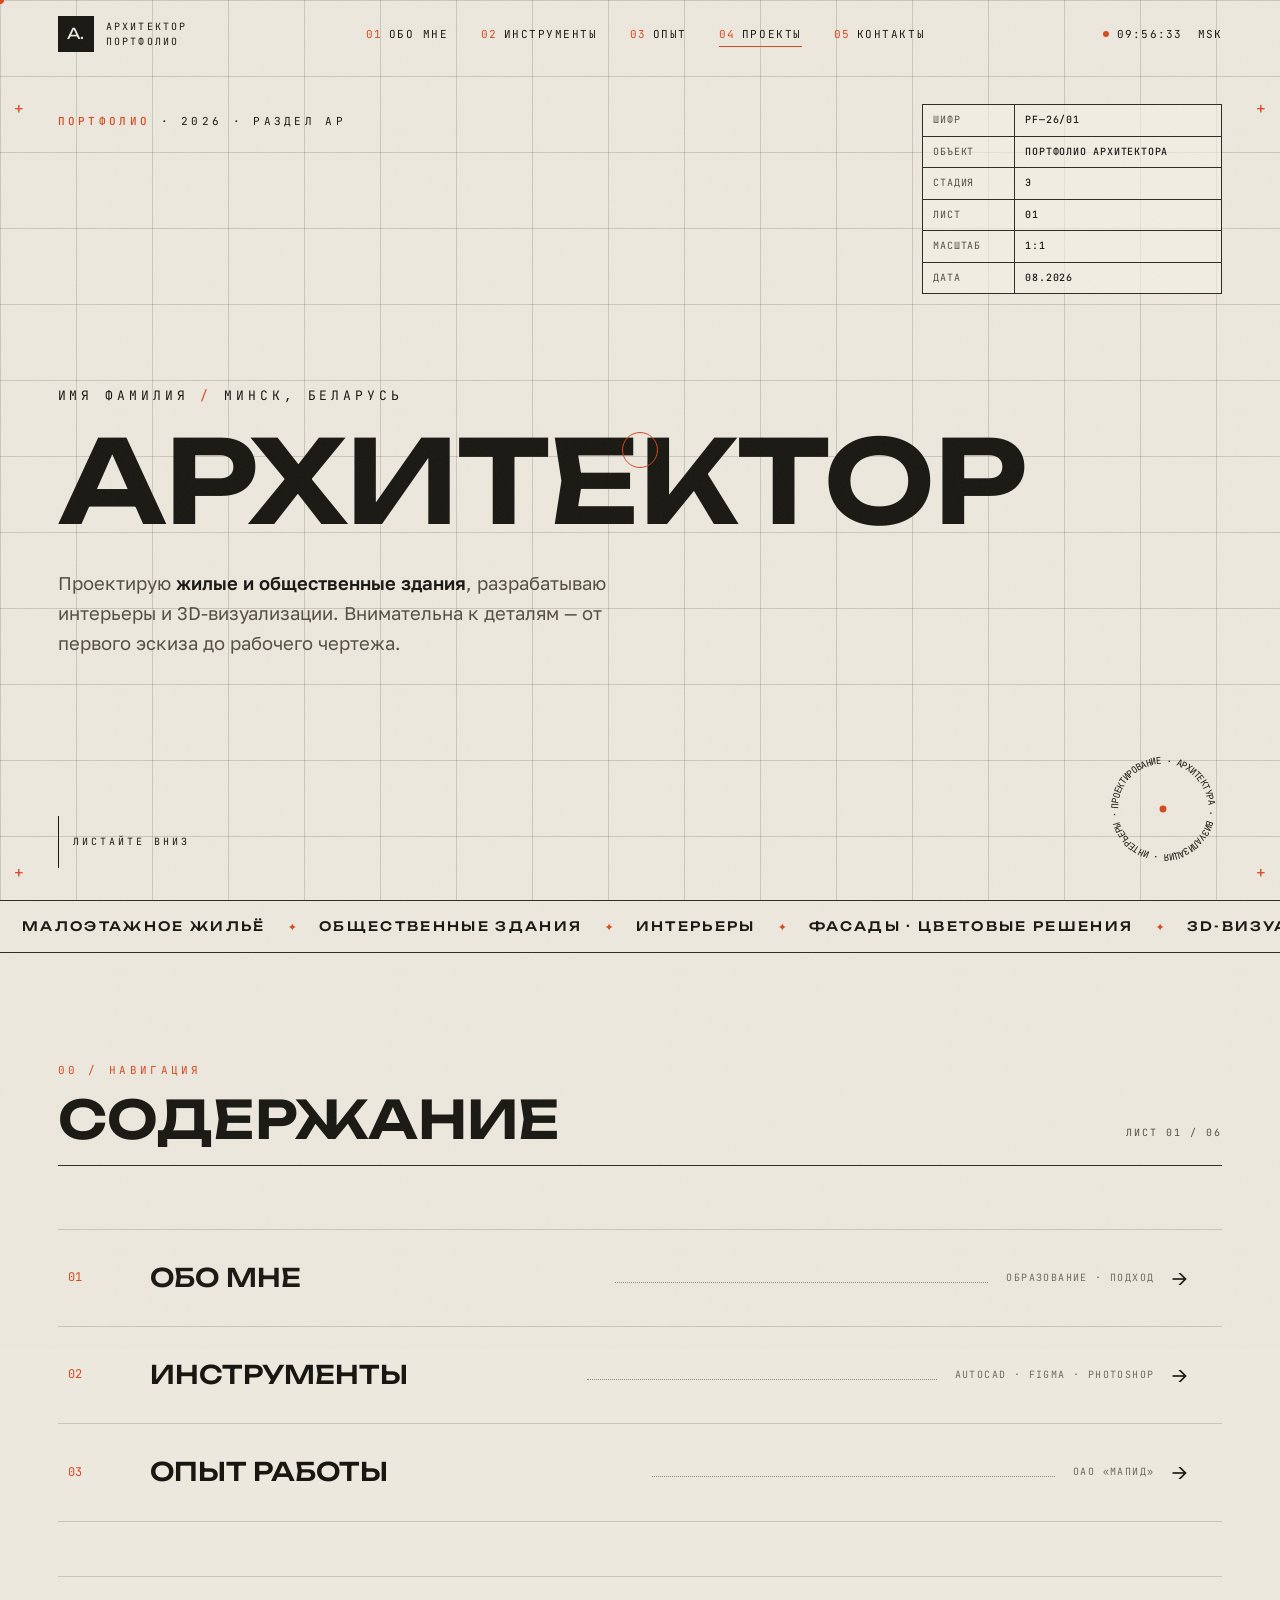
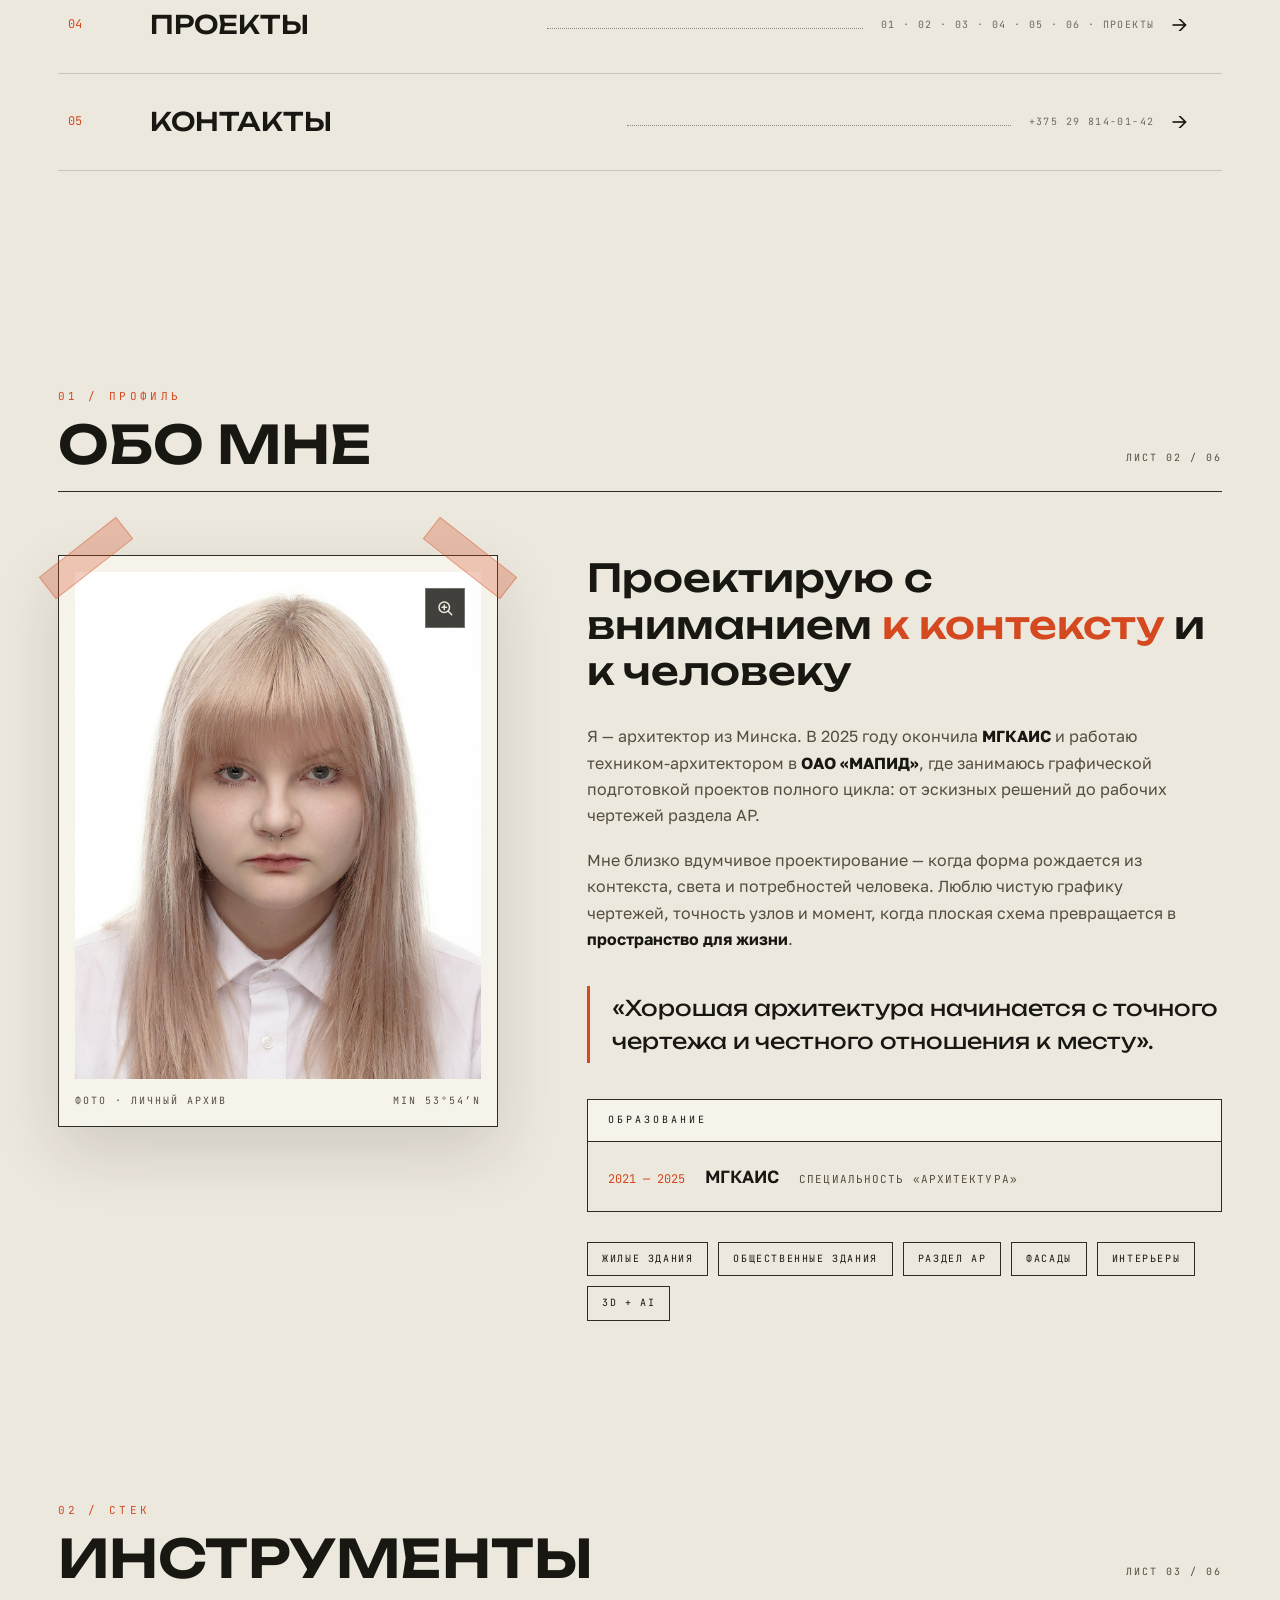
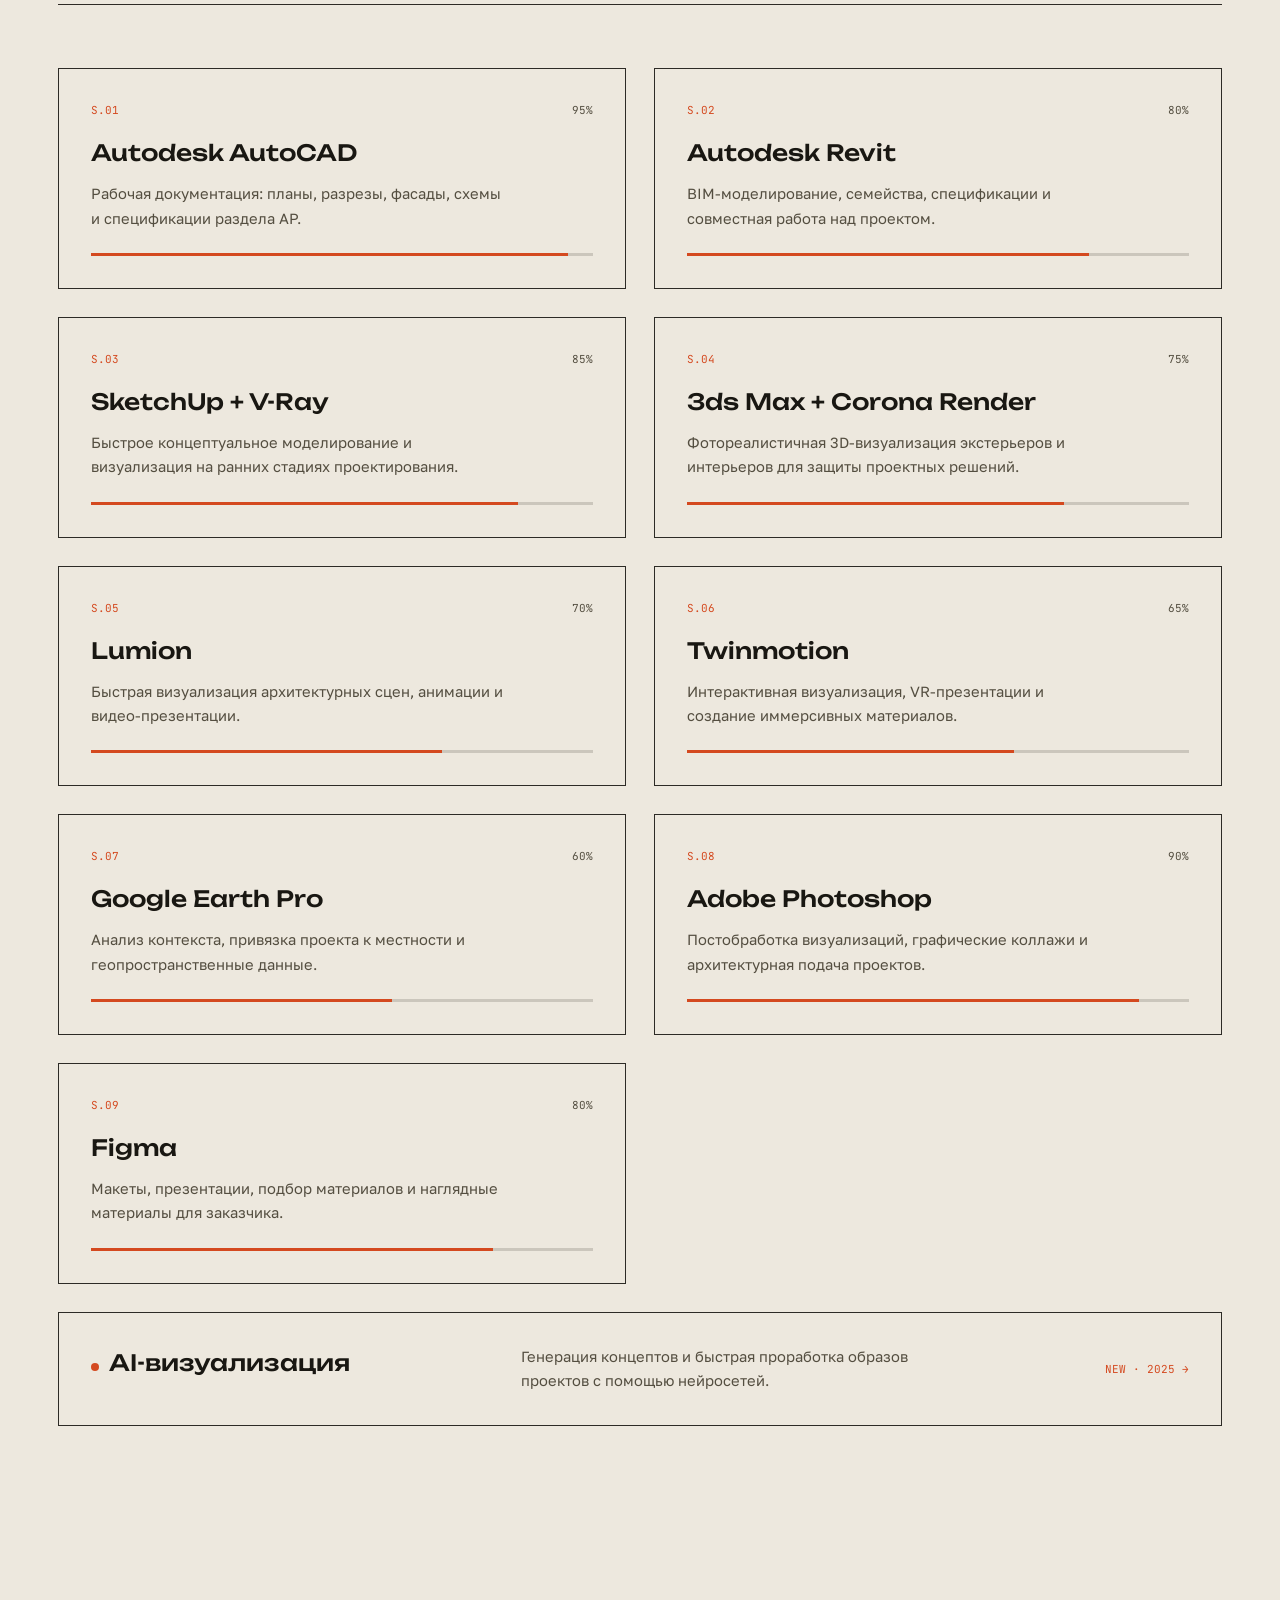
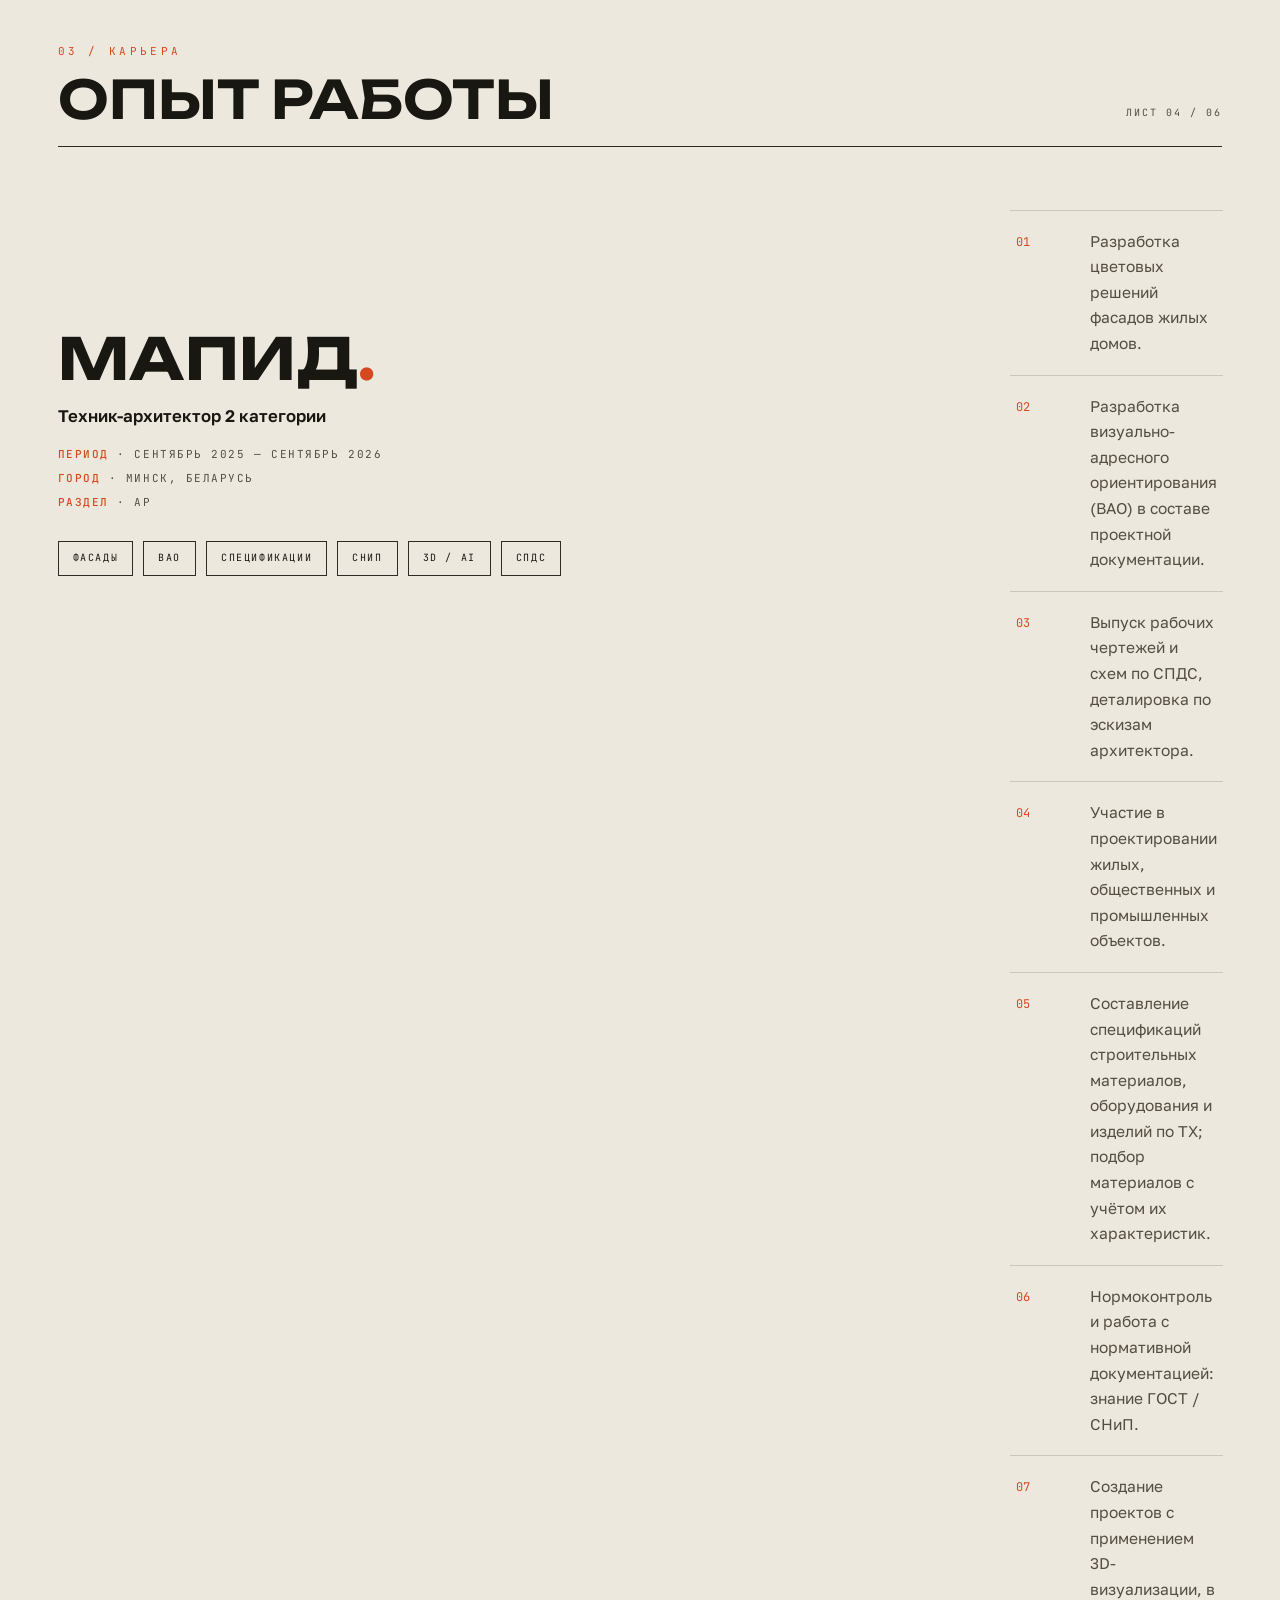
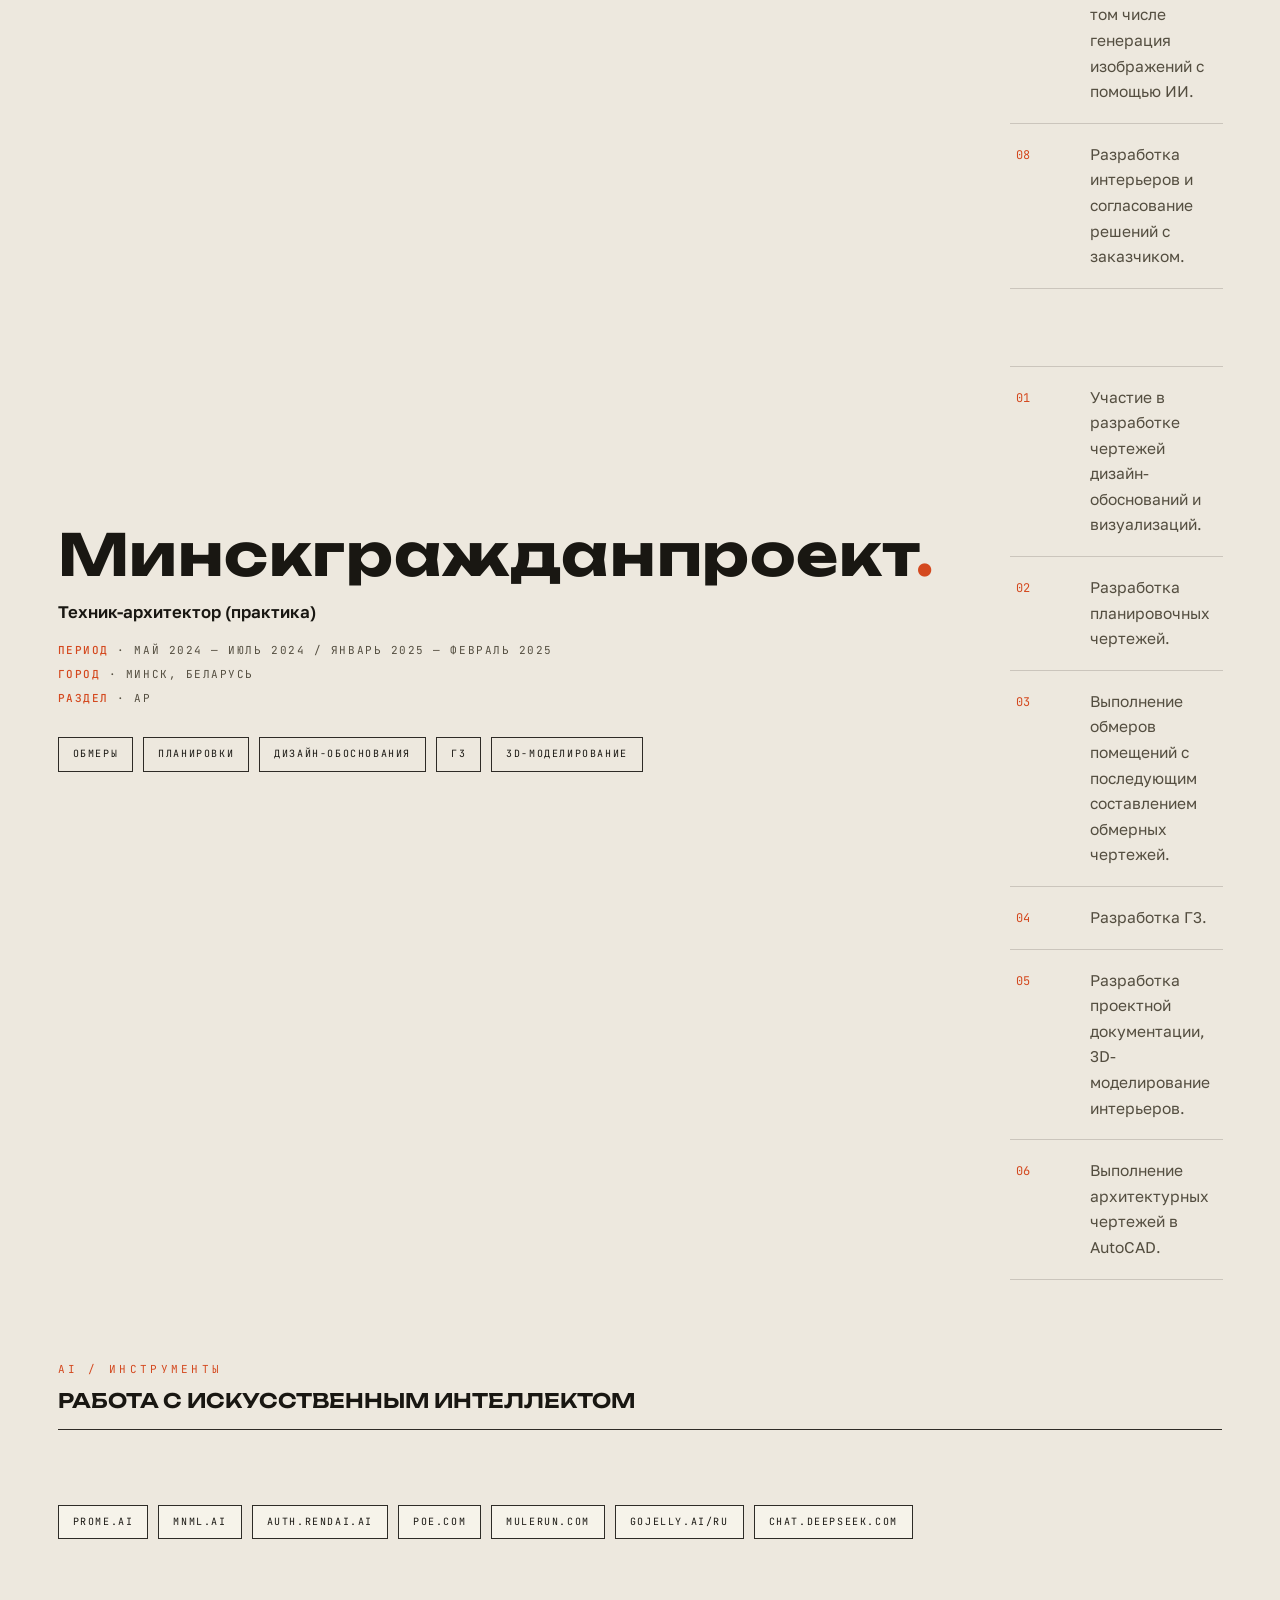
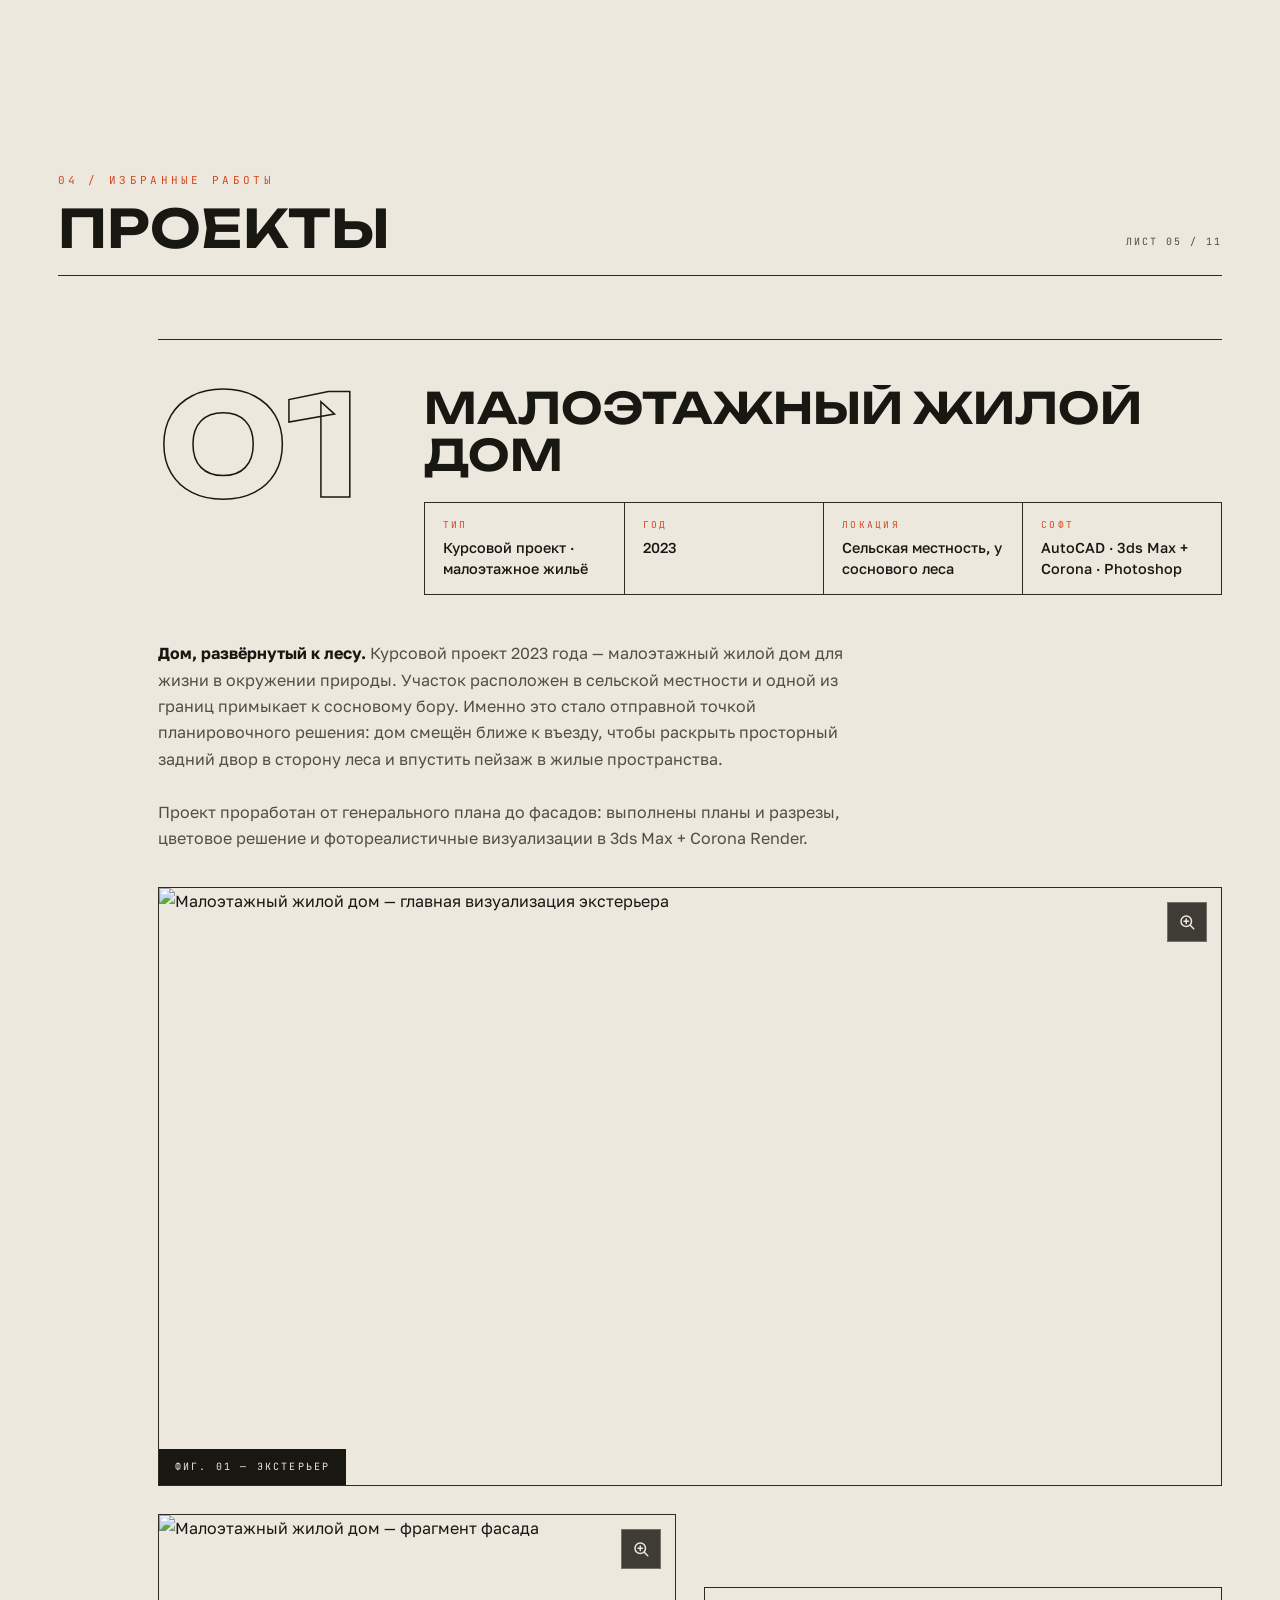
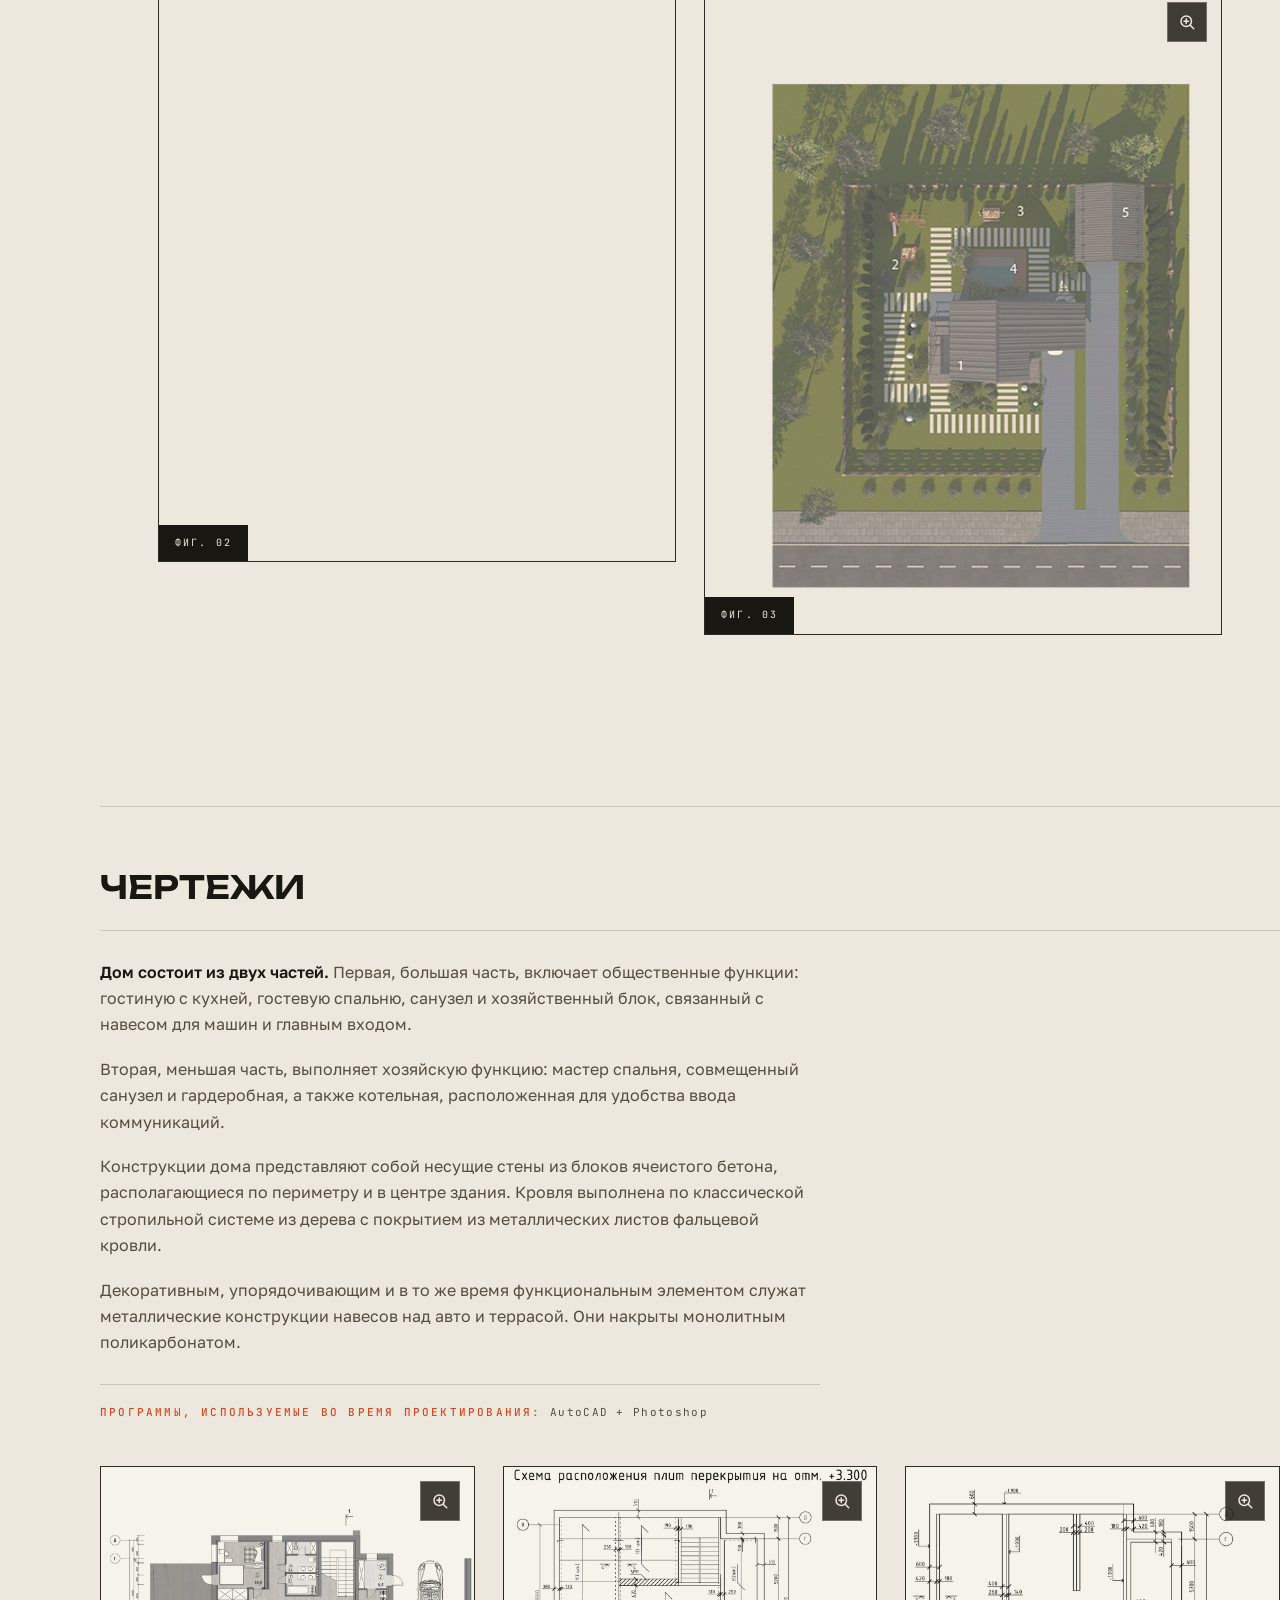
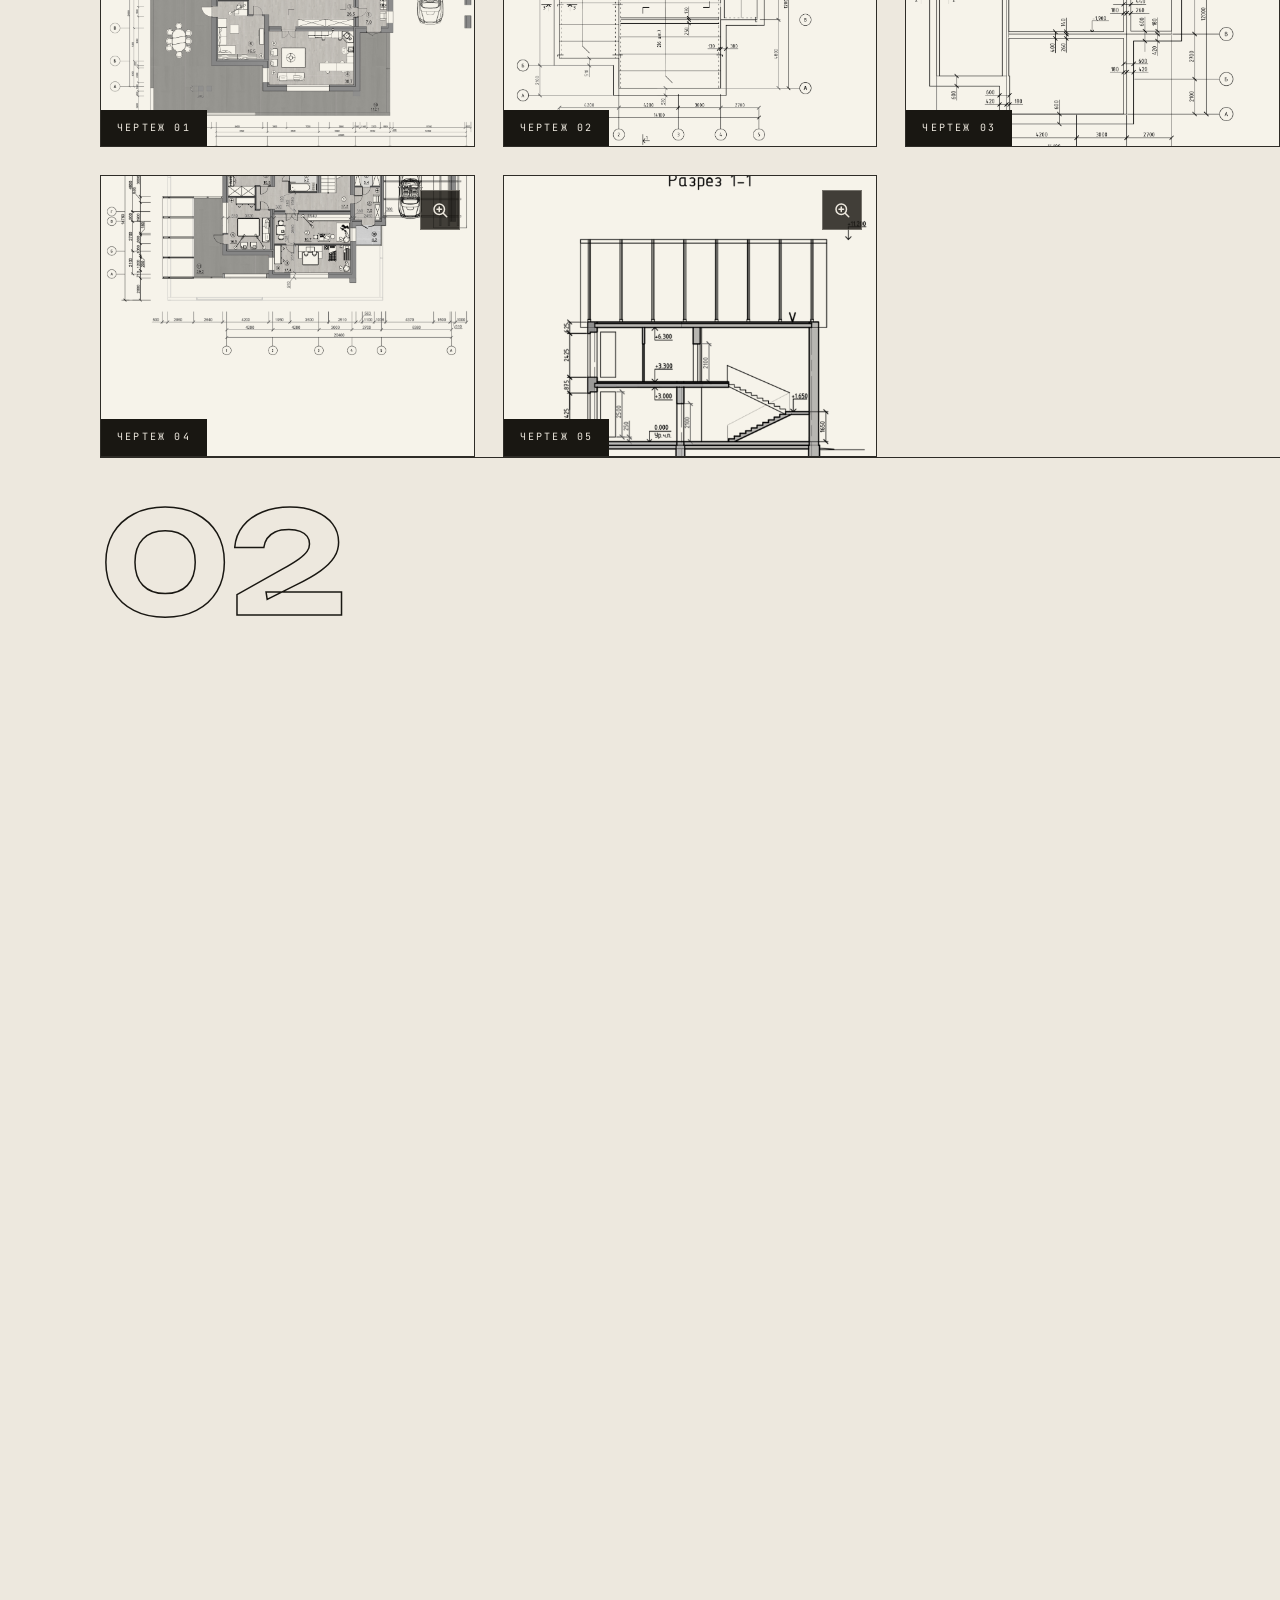
==== commit 66f23a04: "done" ====
--- a/index.html
+++ b/index.html
@@ -1872,17 +1872,289 @@
 Ограждения: замена перил на новые.</li>
   <li><strong>РЕКРЕАЦИОННАЯ ЗОНА</strong> Потолок: демонтаж старого покрытия и монтаж подвесного потолка Armstrong Retail (600х600х12 мм, белый).
 Стены: обновление отделки (штукатурка/окраска) в соответствии с утвержденной цветовой гаммой.</li>
-  
 </ul>
 </div>
-
-
-
-
-
-
-
-
+ <!-- Пара 1 -->
+  <div class="ba-pair">
+    <div class="ba-col">
+      <span class="ba-label ba-label--before">До</span>
+      <figure class="shot">
+        <img src="img/project_06_01_or.png" alt="Лифтовой холл — до, вид 01" loading="lazy"
+             class="lightbox-trigger" data-seed="hall-before-09" data-w="1200" data-h="900">
+        <span class="zoom-icon" aria-hidden="true">
+          <svg viewBox="0 0 24 24" fill="none" stroke="currentColor" stroke-width="2" stroke-linecap="round" stroke-linejoin="round">
+            <circle cx="11" cy="11" r="7"></circle><line x1="21" y1="21" x2="16.65" y2="16.65"></line>
+            <line x1="11" y1="8" x2="11" y2="14"></line><line x1="8" y1="11" x2="14" y2="11"></line>
+          </svg>
+        </span>
+        <figcaption>До</figcaption>
+      </figure>
+    </div>
+    <div class="ba-col">
+      <span class="ba-label ba-label--after">После</span>
+      <figure class="shot">
+        <img src="img/project_06_01_.png" alt="Лифтовой холл — после, вид 01" loading="lazy"
+             class="lightbox-trigger" data-seed="hall-after-10" data-w="1200" data-h="900">
+        <span class="zoom-icon" aria-hidden="true">
+          <svg viewBox="0 0 24 24" fill="none" stroke="currentColor" stroke-width="2" stroke-linecap="round" stroke-linejoin="round">
+            <circle cx="11" cy="11" r="7"></circle><line x1="21" y1="21" x2="16.65" y2="16.65"></line>
+            <line x1="11" y1="8" x2="11" y2="14"></line><line x1="8" y1="11" x2="14" y2="11"></line>
+          </svg>
+        </span>
+        <figcaption>После</figcaption>
+      </figure>
+    </div>
+  </div>
+
+  <!-- Пара 2 -->
+  <div class="ba-pair">
+    <div class="ba-col">
+      <span class="ba-label ba-label--before">До</span>
+      <figure class="shot">
+        <img src="img/project_06_02_or.png" alt="Лифтовой холл — до, вид 02" loading="lazy"
+             class="lightbox-trigger" data-seed="hall-before-11" data-w="1200" data-h="900">
+        <span class="zoom-icon" aria-hidden="true">
+          <svg viewBox="0 0 24 24" fill="none" stroke="currentColor" stroke-width="2" stroke-linecap="round" stroke-linejoin="round">
+            <circle cx="11" cy="11" r="7"></circle><line x1="21" y1="21" x2="16.65" y2="16.65"></line>
+            <line x1="11" y1="8" x2="11" y2="14"></line><line x1="8" y1="11" x2="14" y2="11"></line>
+          </svg>
+        </span>
+        <figcaption>До</figcaption>
+      </figure>
+    </div>
+    <div class="ba-col">
+      <span class="ba-label ba-label--after">После</span>
+      <figure class="shot">
+        <img src="img/project_06_02_.png" alt="Лифтовой холл — после, вид 02" loading="lazy"
+             class="lightbox-trigger" data-seed="hall-after-12" data-w="1200" data-h="900">
+        <span class="zoom-icon" aria-hidden="true">
+          <svg viewBox="0 0 24 24" fill="none" stroke="currentColor" stroke-width="2" stroke-linecap="round" stroke-linejoin="round">
+            <circle cx="11" cy="11" r="7"></circle><line x1="21" y1="21" x2="16.65" y2="16.65"></line>
+            <line x1="11" y1="8" x2="11" y2="14"></line><line x1="8" y1="11" x2="14" y2="11"></line>
+          </svg>
+        </span>
+        <figcaption>После</figcaption>
+      </figure>
+    </div>
+  </div>
+<!-- Пара 3 -->
+  <div class="ba-pair">
+    <div class="ba-col">
+      <span class="ba-label ba-label--before">До</span>
+      <figure class="shot">
+        <img src="img/project_06_03_or.png" alt="Лифтовой холл — до, вид 01" loading="lazy"
+             class="lightbox-trigger" data-seed="hall-before-09" data-w="1200" data-h="900">
+        <span class="zoom-icon" aria-hidden="true">
+          <svg viewBox="0 0 24 24" fill="none" stroke="currentColor" stroke-width="2" stroke-linecap="round" stroke-linejoin="round">
+            <circle cx="11" cy="11" r="7"></circle><line x1="21" y1="21" x2="16.65" y2="16.65"></line>
+            <line x1="11" y1="8" x2="11" y2="14"></line><line x1="8" y1="11" x2="14" y2="11"></line>
+          </svg>
+        </span>
+        <figcaption>До</figcaption>
+      </figure>
+    </div>
+    <div class="ba-col">
+      <span class="ba-label ba-label--after">После</span>
+      <figure class="shot">
+        <img src="img/project_06_03_.png" alt="Лифтовой холл — после, вид 01" loading="lazy"
+             class="lightbox-trigger" data-seed="hall-after-10" data-w="1200" data-h="900">
+        <span class="zoom-icon" aria-hidden="true">
+          <svg viewBox="0 0 24 24" fill="none" stroke="currentColor" stroke-width="2" stroke-linecap="round" stroke-linejoin="round">
+            <circle cx="11" cy="11" r="7"></circle><line x1="21" y1="21" x2="16.65" y2="16.65"></line>
+            <line x1="11" y1="8" x2="11" y2="14"></line><line x1="8" y1="11" x2="14" y2="11"></line>
+          </svg>
+        </span>
+        <figcaption>После</figcaption>
+      </figure>
+    </div>
+  </div>
+
+  <!-- Пара 4 -->
+  <div class="ba-pair">
+    <div class="ba-col">
+      <span class="ba-label ba-label--before">До</span>
+      <figure class="shot">
+        <img src="img/project_06_04_or.png" alt="Лифтовой холл — до, вид 02" loading="lazy"
+             class="lightbox-trigger" data-seed="hall-before-11" data-w="1200" data-h="900">
+        <span class="zoom-icon" aria-hidden="true">
+          <svg viewBox="0 0 24 24" fill="none" stroke="currentColor" stroke-width="2" stroke-linecap="round" stroke-linejoin="round">
+            <circle cx="11" cy="11" r="7"></circle><line x1="21" y1="21" x2="16.65" y2="16.65"></line>
+            <line x1="11" y1="8" x2="11" y2="14"></line><line x1="8" y1="11" x2="14" y2="11"></line>
+          </svg>
+        </span>
+        <figcaption>До</figcaption>
+      </figure>
+    </div>
+    <div class="ba-col">
+      <span class="ba-label ba-label--after">После</span>
+      <figure class="shot">
+        <img src="img/project_06_04_.png" alt="Лифтовой холл — после, вид 02" loading="lazy"
+             class="lightbox-trigger" data-seed="hall-after-12" data-w="1200" data-h="900">
+        <span class="zoom-icon" aria-hidden="true">
+          <svg viewBox="0 0 24 24" fill="none" stroke="currentColor" stroke-width="2" stroke-linecap="round" stroke-linejoin="round">
+            <circle cx="11" cy="11" r="7"></circle><line x1="21" y1="21" x2="16.65" y2="16.65"></line>
+            <line x1="11" y1="8" x2="11" y2="14"></line><line x1="8" y1="11" x2="14" y2="11"></line>
+          </svg>
+        </span>
+        <figcaption>После</figcaption>
+      </figure>
+    </div>
+  </div>
+<!-- Пара 5 -->
+  <div class="ba-pair">
+    <div class="ba-col">
+      <span class="ba-label ba-label--before">До</span>
+      <figure class="shot">
+        <img src="img/project_06_05_or.png" alt="Лифтовой холл — до, вид 01" loading="lazy"
+             class="lightbox-trigger" data-seed="hall-before-09" data-w="1200" data-h="900">
+        <span class="zoom-icon" aria-hidden="true">
+          <svg viewBox="0 0 24 24" fill="none" stroke="currentColor" stroke-width="2" stroke-linecap="round" stroke-linejoin="round">
+            <circle cx="11" cy="11" r="7"></circle><line x1="21" y1="21" x2="16.65" y2="16.65"></line>
+            <line x1="11" y1="8" x2="11" y2="14"></line><line x1="8" y1="11" x2="14" y2="11"></line>
+          </svg>
+        </span>
+        <figcaption>До</figcaption>
+      </figure>
+    </div>
+    <div class="ba-col">
+      <span class="ba-label ba-label--after">После</span>
+      <figure class="shot">
+        <img src="img/project_06_05_.png" alt="Лифтовой холл — после, вид 01" loading="lazy"
+             class="lightbox-trigger" data-seed="hall-after-10" data-w="1200" data-h="900">
+        <span class="zoom-icon" aria-hidden="true">
+          <svg viewBox="0 0 24 24" fill="none" stroke="currentColor" stroke-width="2" stroke-linecap="round" stroke-linejoin="round">
+            <circle cx="11" cy="11" r="7"></circle><line x1="21" y1="21" x2="16.65" y2="16.65"></line>
+            <line x1="11" y1="8" x2="11" y2="14"></line><line x1="8" y1="11" x2="14" y2="11"></line>
+          </svg>
+        </span>
+        <figcaption>После</figcaption>
+      </figure>
+    </div>
+  </div>
+
+  <!-- Пара 6 -->
+  <div class="ba-pair">
+    <div class="ba-col">
+      <span class="ba-label ba-label--before">До</span>
+      <figure class="shot">
+        <img src="img/project_06_06_or.png" alt="Лифтовой холл — до, вид 02" loading="lazy"
+             class="lightbox-trigger" data-seed="hall-before-11" data-w="1200" data-h="900">
+        <span class="zoom-icon" aria-hidden="true">
+          <svg viewBox="0 0 24 24" fill="none" stroke="currentColor" stroke-width="2" stroke-linecap="round" stroke-linejoin="round">
+            <circle cx="11" cy="11" r="7"></circle><line x1="21" y1="21" x2="16.65" y2="16.65"></line>
+            <line x1="11" y1="8" x2="11" y2="14"></line><line x1="8" y1="11" x2="14" y2="11"></line>
+          </svg>
+        </span>
+        <figcaption>До</figcaption>
+      </figure>
+    </div>
+    <div class="ba-col">
+      <span class="ba-label ba-label--after">После</span>
+      <figure class="shot">
+        <img src="img/project_06_06_.png" alt="Лифтовой холл — после, вид 02" loading="lazy"
+             class="lightbox-trigger" data-seed="hall-after-12" data-w="1200" data-h="900">
+        <span class="zoom-icon" aria-hidden="true">
+          <svg viewBox="0 0 24 24" fill="none" stroke="currentColor" stroke-width="2" stroke-linecap="round" stroke-linejoin="round">
+            <circle cx="11" cy="11" r="7"></circle><line x1="21" y1="21" x2="16.65" y2="16.65"></line>
+            <line x1="11" y1="8" x2="11" y2="14"></line><line x1="8" y1="11" x2="14" y2="11"></line>
+          </svg>
+        </span>
+        <figcaption>После</figcaption>
+      </figure>
+    </div>
+  </div>
+
+
+
+
+
+
+<h4 class="project__subtitle_1" data-reveal style="margin-top:clamp(50px,7vh,80px)">3. Интерьер актового зала </h4>
+<div class="fin">
+<div class="project__desc" data-reveal>
+  <p>
+    В конференц-зале необходимо выполнить следующие работы по обновлению интерьера:
+  </p>
+</div>
+
+<ul class="tz-list" data-reveal>
+  <li><strong>Стены</strong> оформить в цветовой гамме, соответствующей фирменному стилю компании.</li>
+  <li><strong>Заменить существующую мебель: </strong> установить новые стулья и кафедру.</li>
+  <li> Демонтировать старый потолок и смонтировать натяжное полотно.</li>
+  <li> Заменить потолочные светильники на LED полосы.</li>
+  <li> В качестве финишного покрытия пола использовать кварцвиниловую плитку.</li>
+  <li> Установить декоративные деревянные панели с покрытием синим тонирующим составом (лаком/пропиткой).</li>
+</ul>
+</div>
+
+
+<!-- ===== СРАВНЕНИЕ ДО / ПОСЛЕ ===== -->
+<div class="ba-compare" data-reveal data-gallery="project-06-hall">
+  
+  
+
+  <!-- Пара 1 -->
+  <div class="ba-pair">
+    <div class="ba-col">
+      <span class="ba-label ba-label--before">До</span>
+      <figure class="shot">
+        <img src="img/project_06_08_or.png" alt="Лифтовой холл — до, вид 02" loading="lazy"
+             class="lightbox-trigger" data-seed="hall-before-11" data-w="1200" data-h="900">
+        <span class="zoom-icon" aria-hidden="true">
+          <svg viewBox="0 0 24 24" fill="none" stroke="currentColor" stroke-width="2" stroke-linecap="round" stroke-linejoin="round">
+            <circle cx="11" cy="11" r="7"></circle><line x1="21" y1="21" x2="16.65" y2="16.65"></line>
+            <line x1="11" y1="8" x2="11" y2="14"></line><line x1="8" y1="11" x2="14" y2="11"></line>
+          </svg>
+        </span>
+        <figcaption>До</figcaption>
+      </figure>
+    </div>
+    <div class="ba-col">
+      <span class="ba-label ba-label--after">После</span>
+      <figure class="shot">
+        <img src="img/project_06_07_.png" alt="Лифтовой холл — после, вид 02" loading="lazy"
+             class="lightbox-trigger" data-seed="hall-after-12" data-w="1200" data-h="900">
+        <span class="zoom-icon" aria-hidden="true">
+          <svg viewBox="0 0 24 24" fill="none" stroke="currentColor" stroke-width="2" stroke-linecap="round" stroke-linejoin="round">
+            <circle cx="11" cy="11" r="7"></circle><line x1="21" y1="21" x2="16.65" y2="16.65"></line>
+            <line x1="11" y1="8" x2="11" y2="14"></line><line x1="8" y1="11" x2="14" y2="11"></line>
+          </svg>
+        </span>
+        <figcaption>После</figcaption>
+      </figure>
+    </div>
+  </div>
+<!-- Пара 2 -->
+  <div class="ba-pair">
+    <div class="ba-col">
+      <span class="ba-label ba-label--before">До</span>
+      <figure class="shot">
+        <img src="img/project_06_07_or.png" alt="Лифтовой холл — до, вид 01" loading="lazy"
+             class="lightbox-trigger" data-seed="hall-before-09" data-w="1200" data-h="900">
+        <span class="zoom-icon" aria-hidden="true">
+          <svg viewBox="0 0 24 24" fill="none" stroke="currentColor" stroke-width="2" stroke-linecap="round" stroke-linejoin="round">
+            <circle cx="11" cy="11" r="7"></circle><line x1="21" y1="21" x2="16.65" y2="16.65"></line>
+            <line x1="11" y1="8" x2="11" y2="14"></line><line x1="8" y1="11" x2="14" y2="11"></line>
+          </svg>
+        </span>
+        <figcaption>До</figcaption>
+      </figure>
+    </div>
+    <div class="ba-col">
+      <span class="ba-label ba-label--after">После</span>
+      <figure class="shot">
+        <img src="img/project_06_08_.png" alt="Лифтовой холл — после, вид 01" loading="lazy"
+             class="lightbox-trigger" data-seed="hall-after-10" data-w="1200" data-h="900">
+        <span class="zoom-icon" aria-hidden="true">
+          <svg viewBox="0 0 24 24" fill="none" stroke="currentColor" stroke-width="2" stroke-linecap="round" stroke-linejoin="round">
+            <circle cx="11" cy="11" r="7"></circle><line x1="21" y1="21" x2="16.65" y2="16.65"></line>
+            <line x1="11" y1="8" x2="11" y2="14"></line><line x1="8" y1="11" x2="14" y2="11"></line>
+          </svg>
+        </span>
+        <figcaption>После</figcaption>
+      </figure>
+    </div>
+  </div>
 
 
 
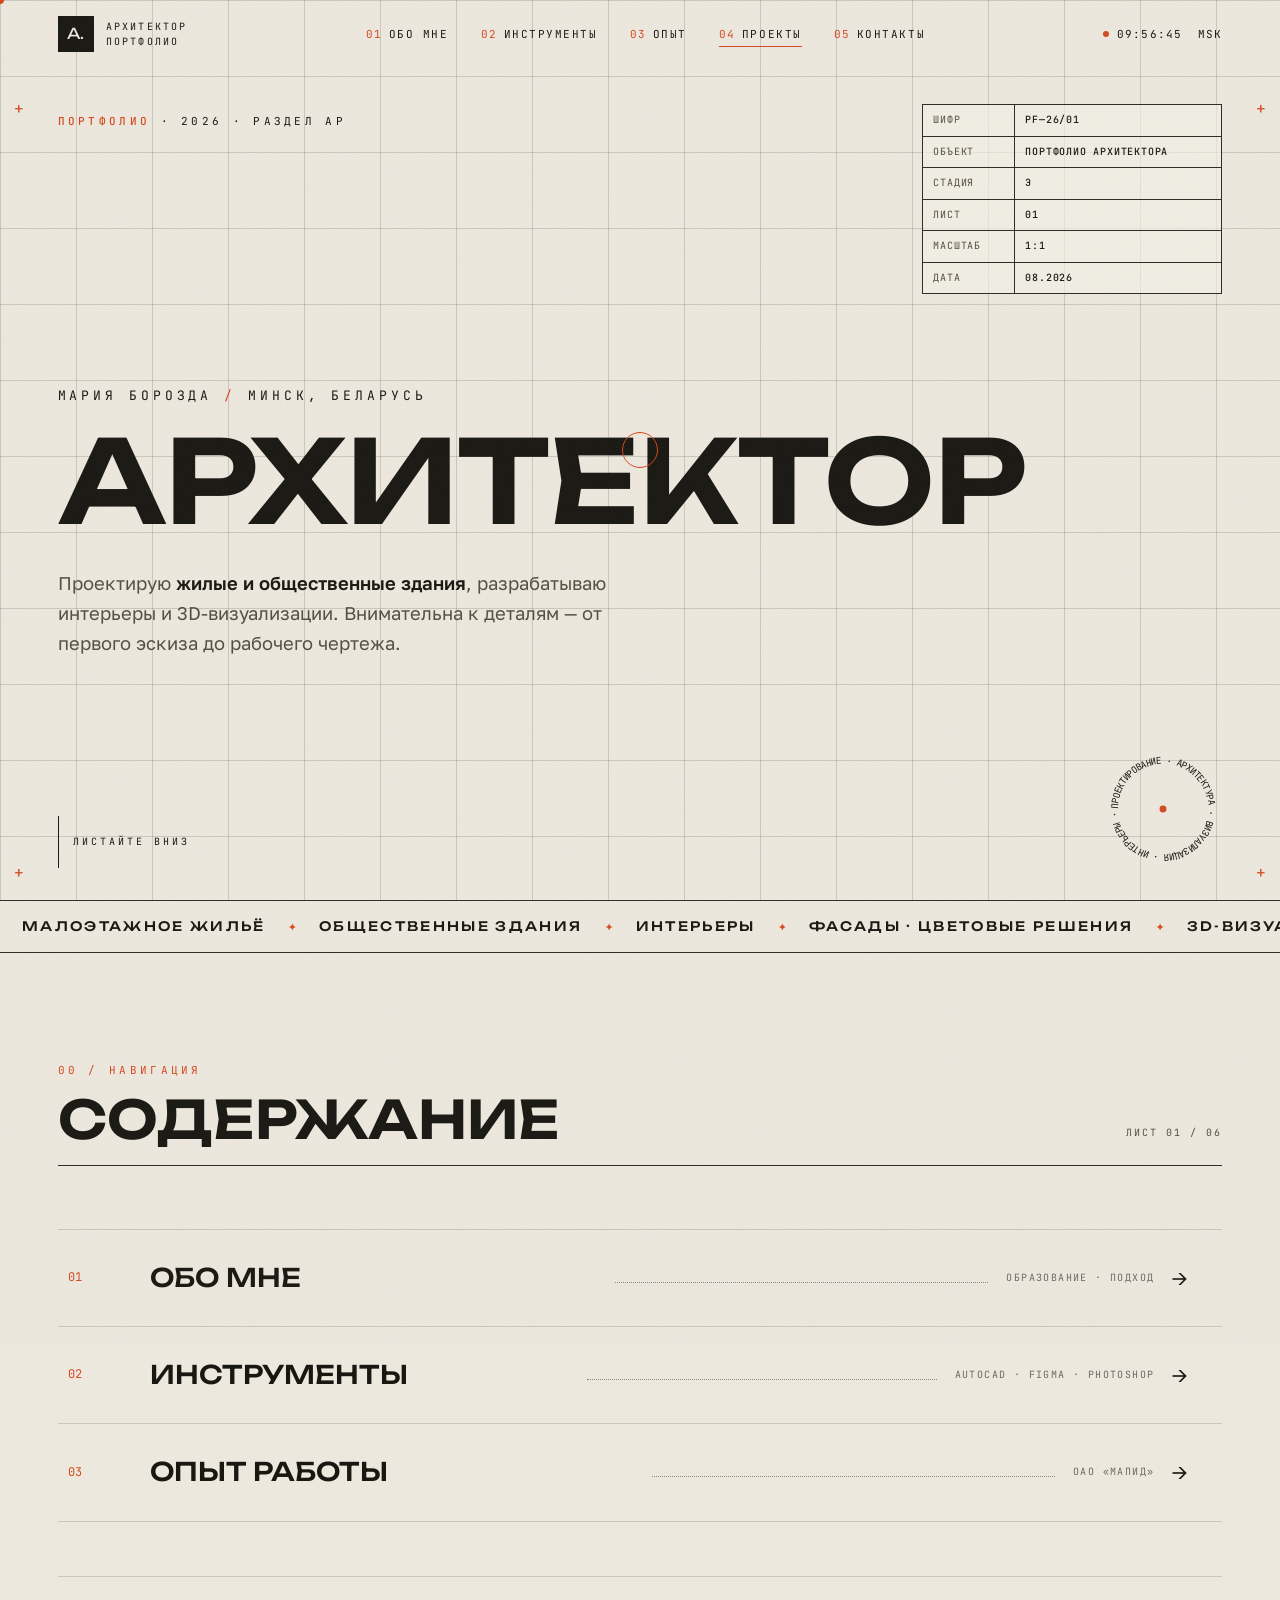
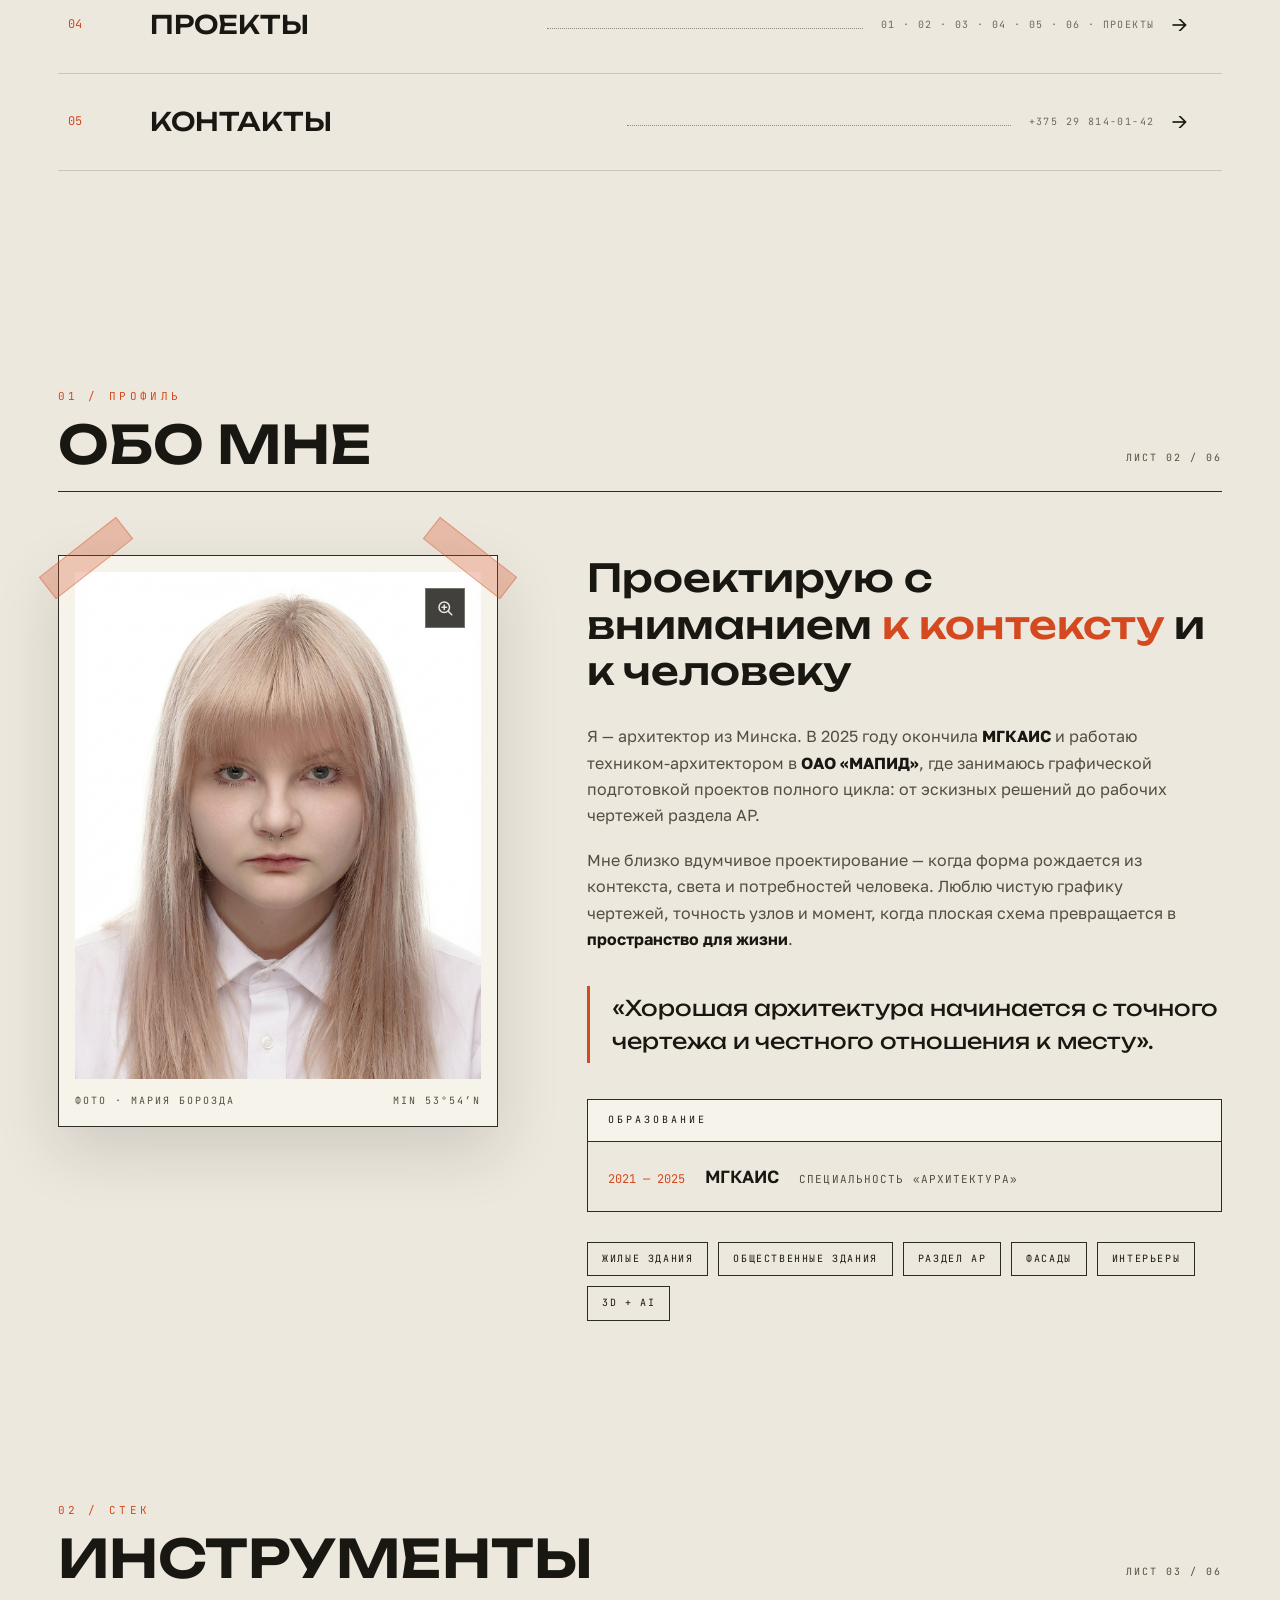
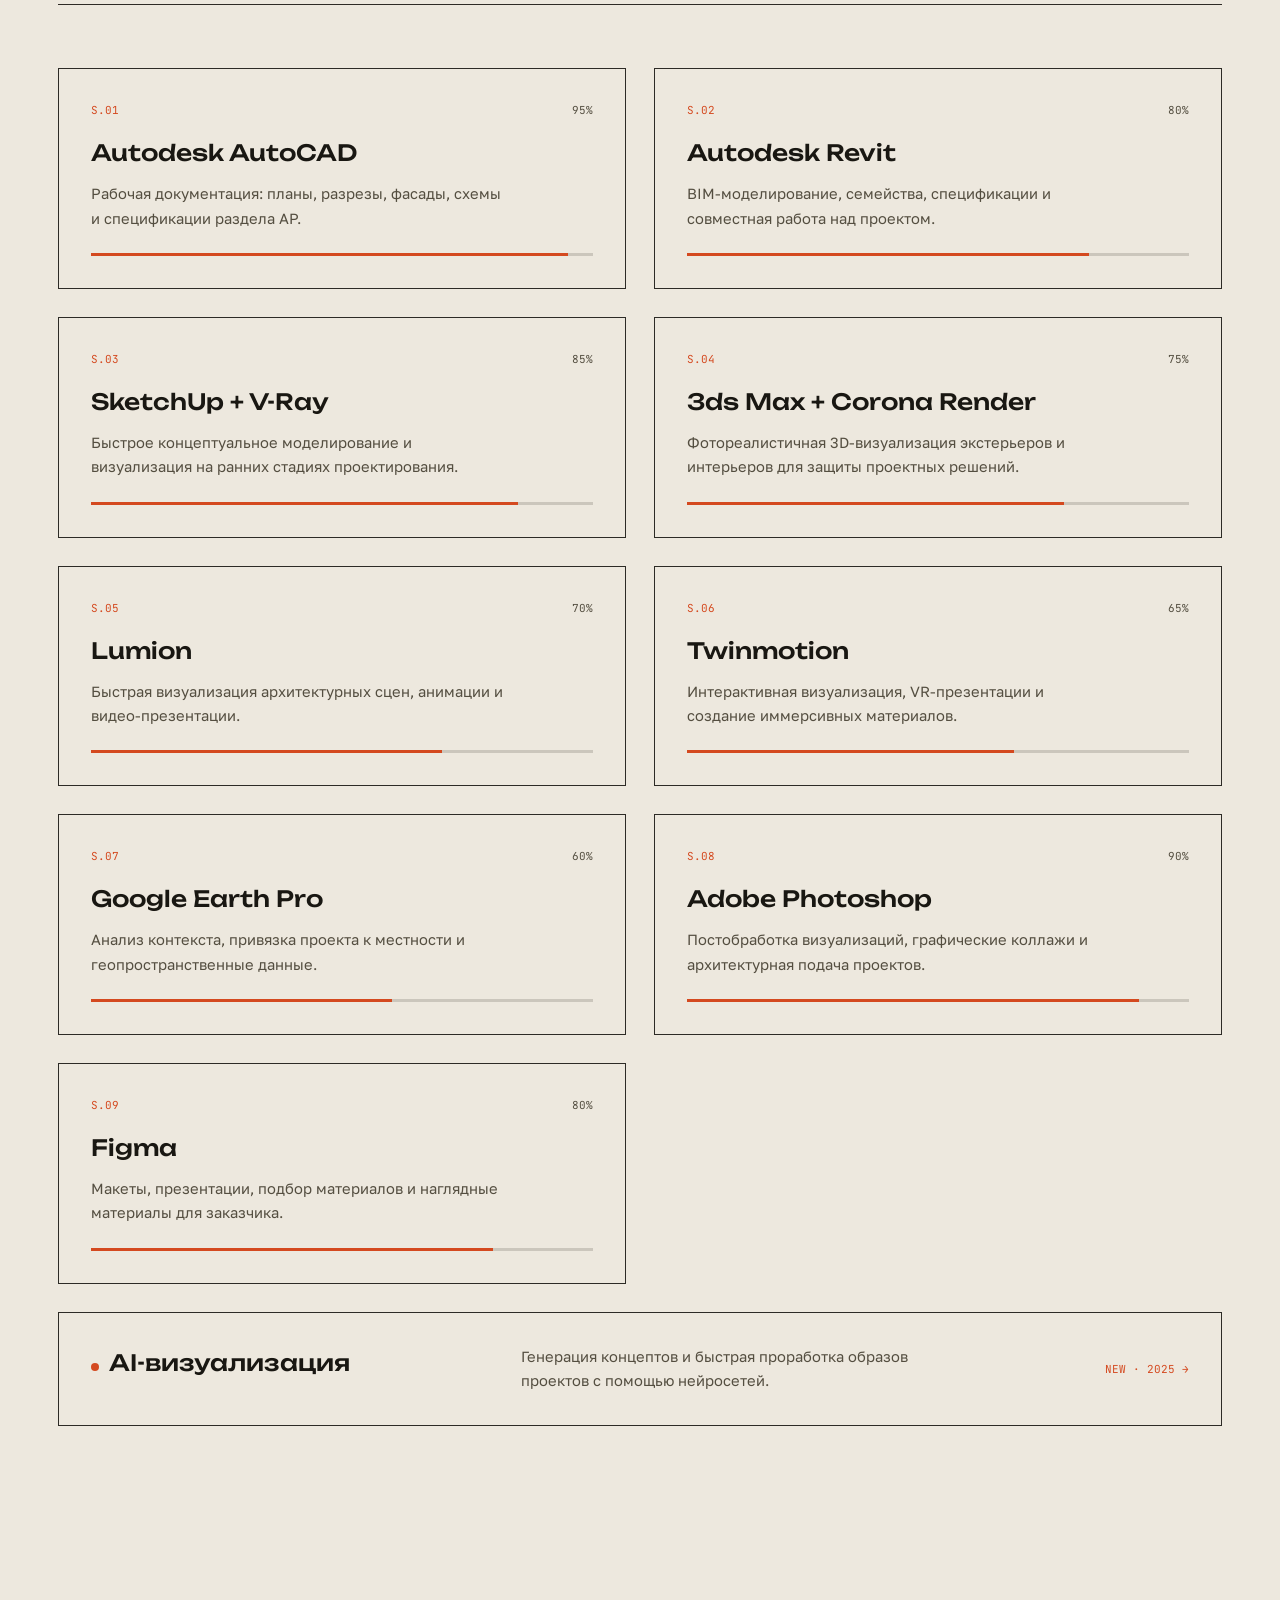
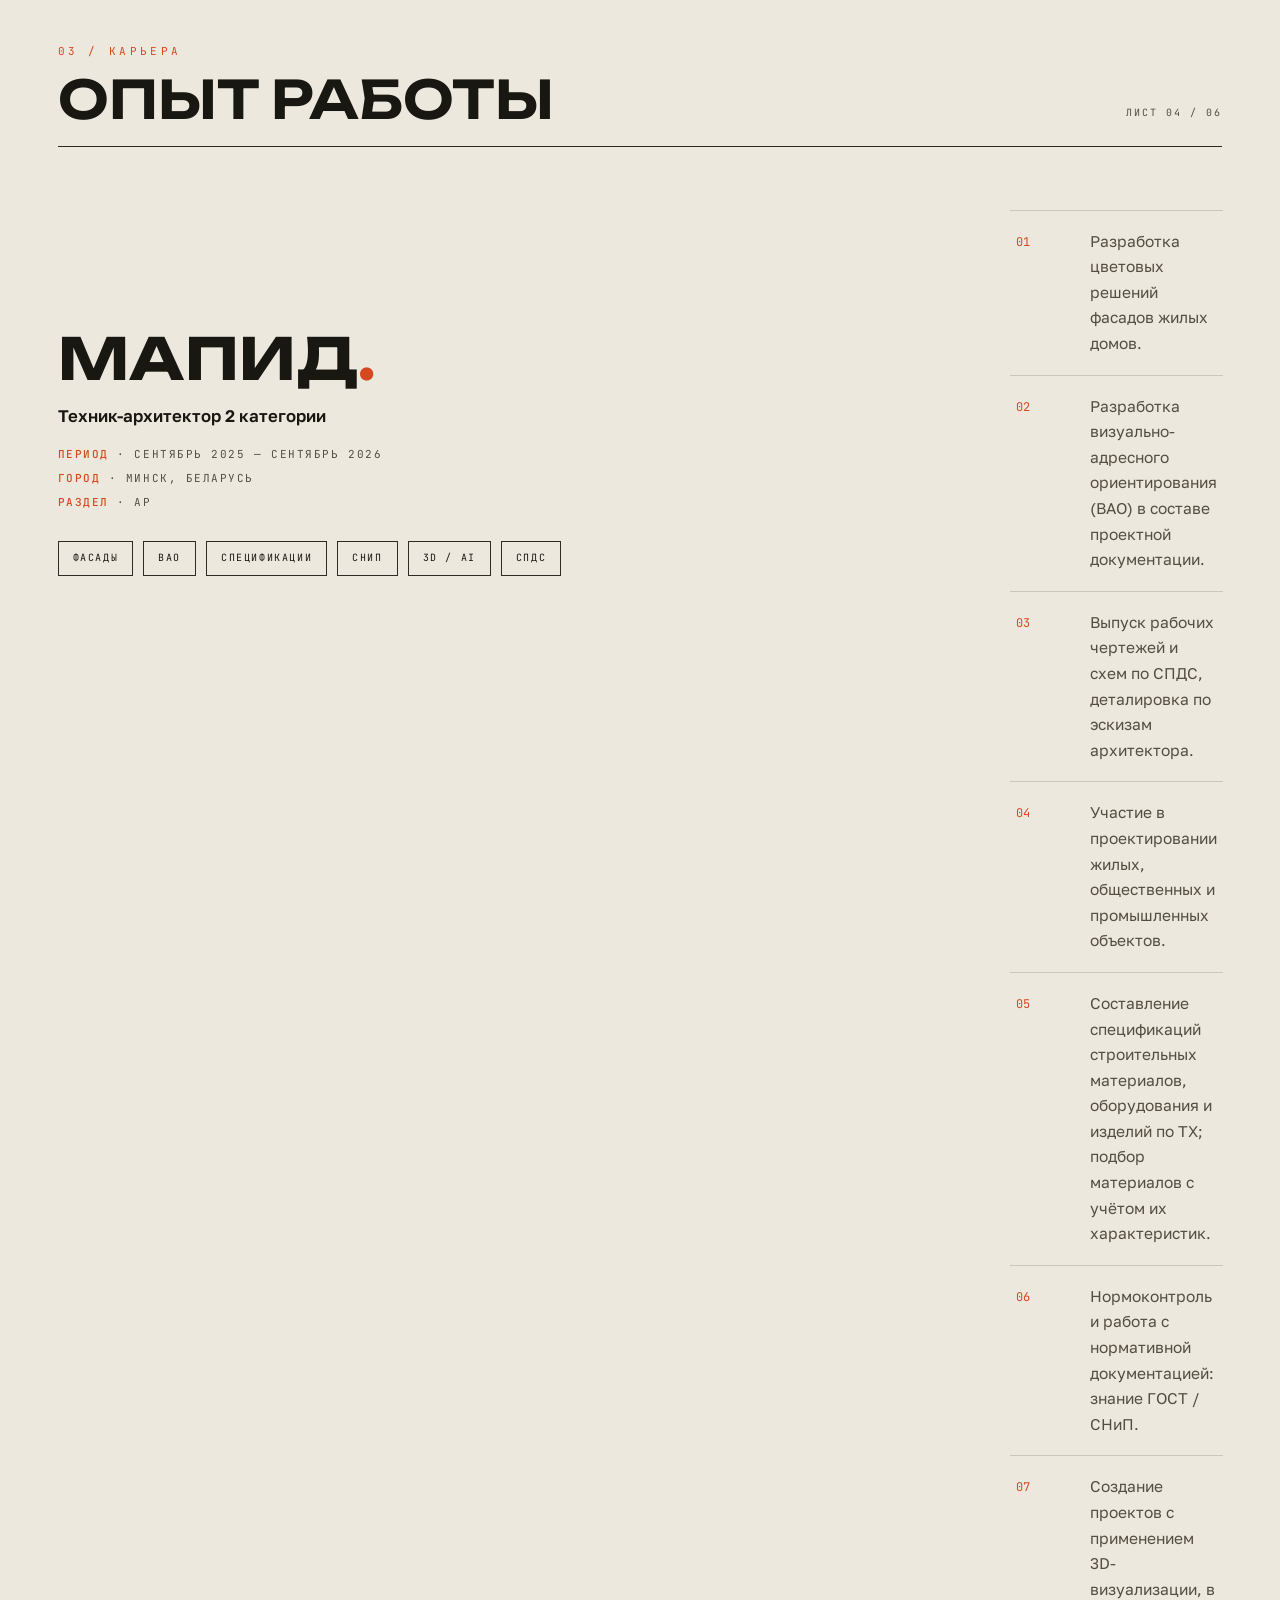
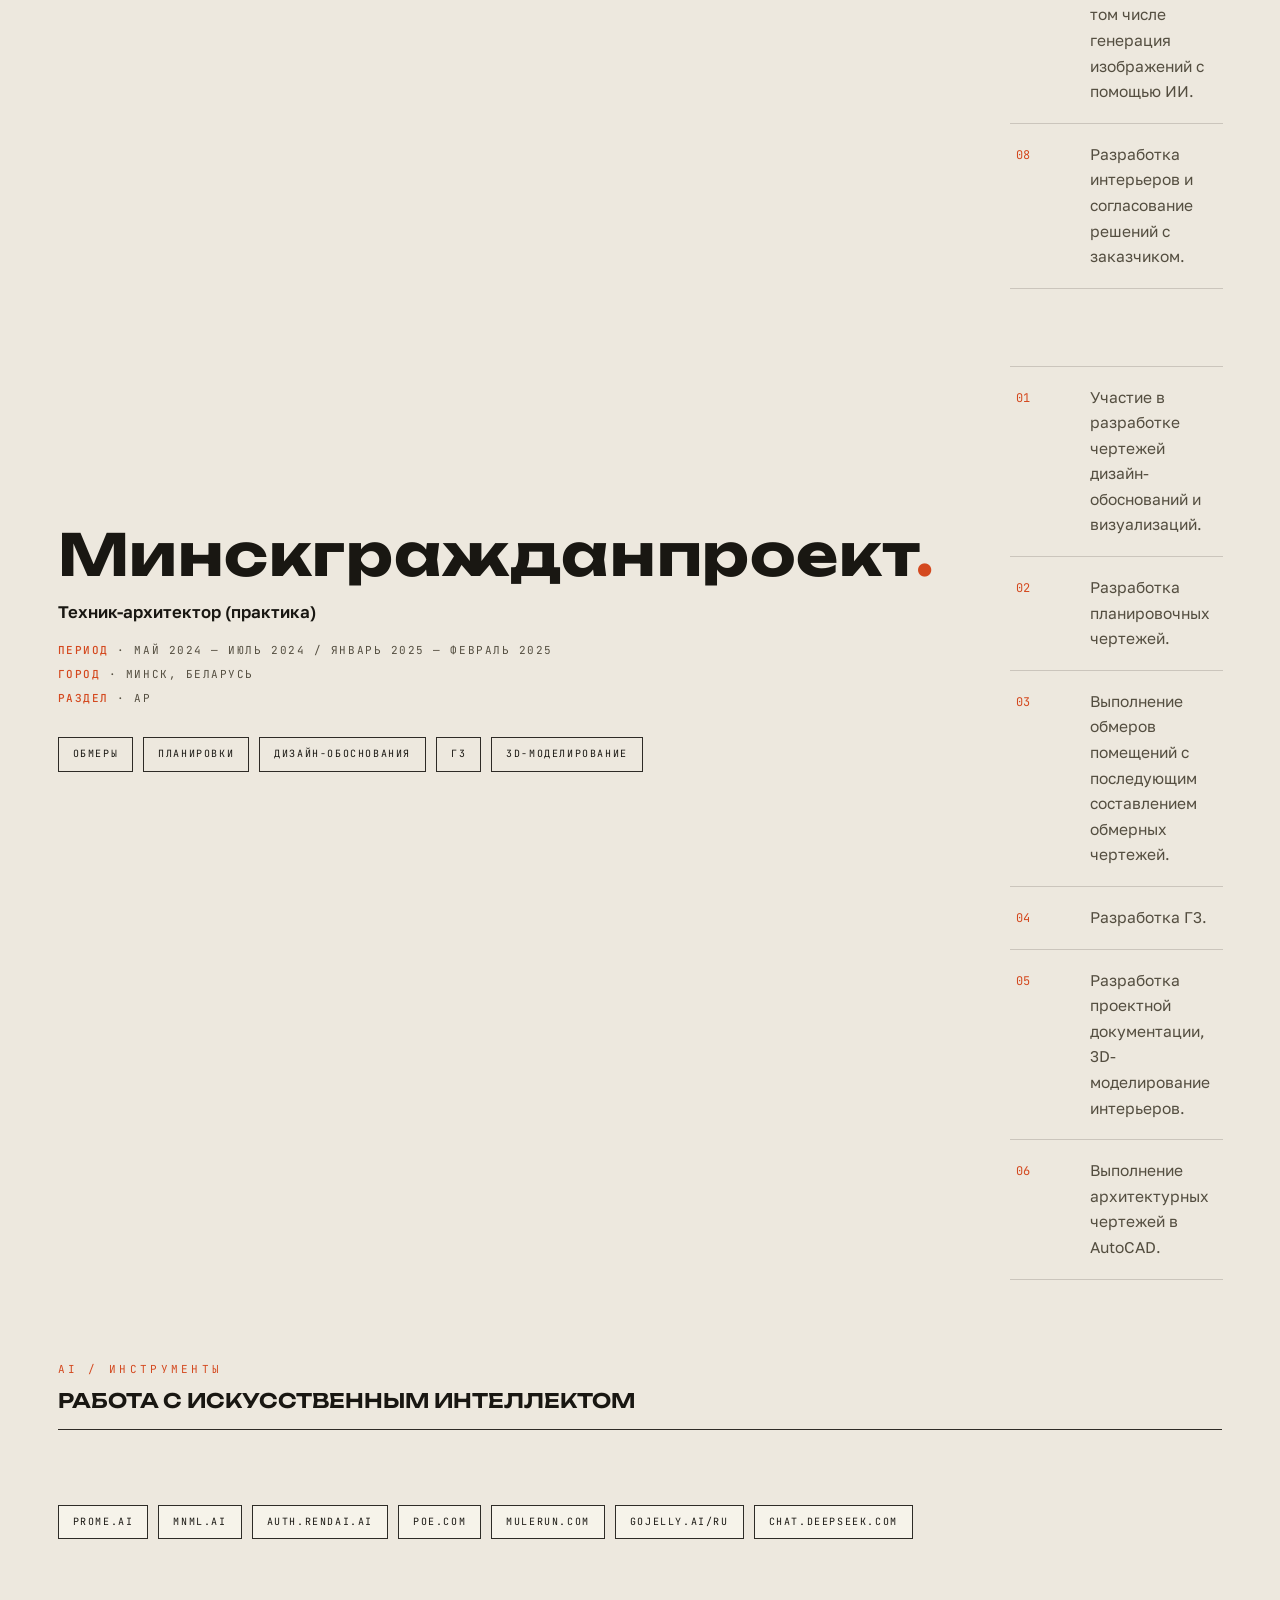
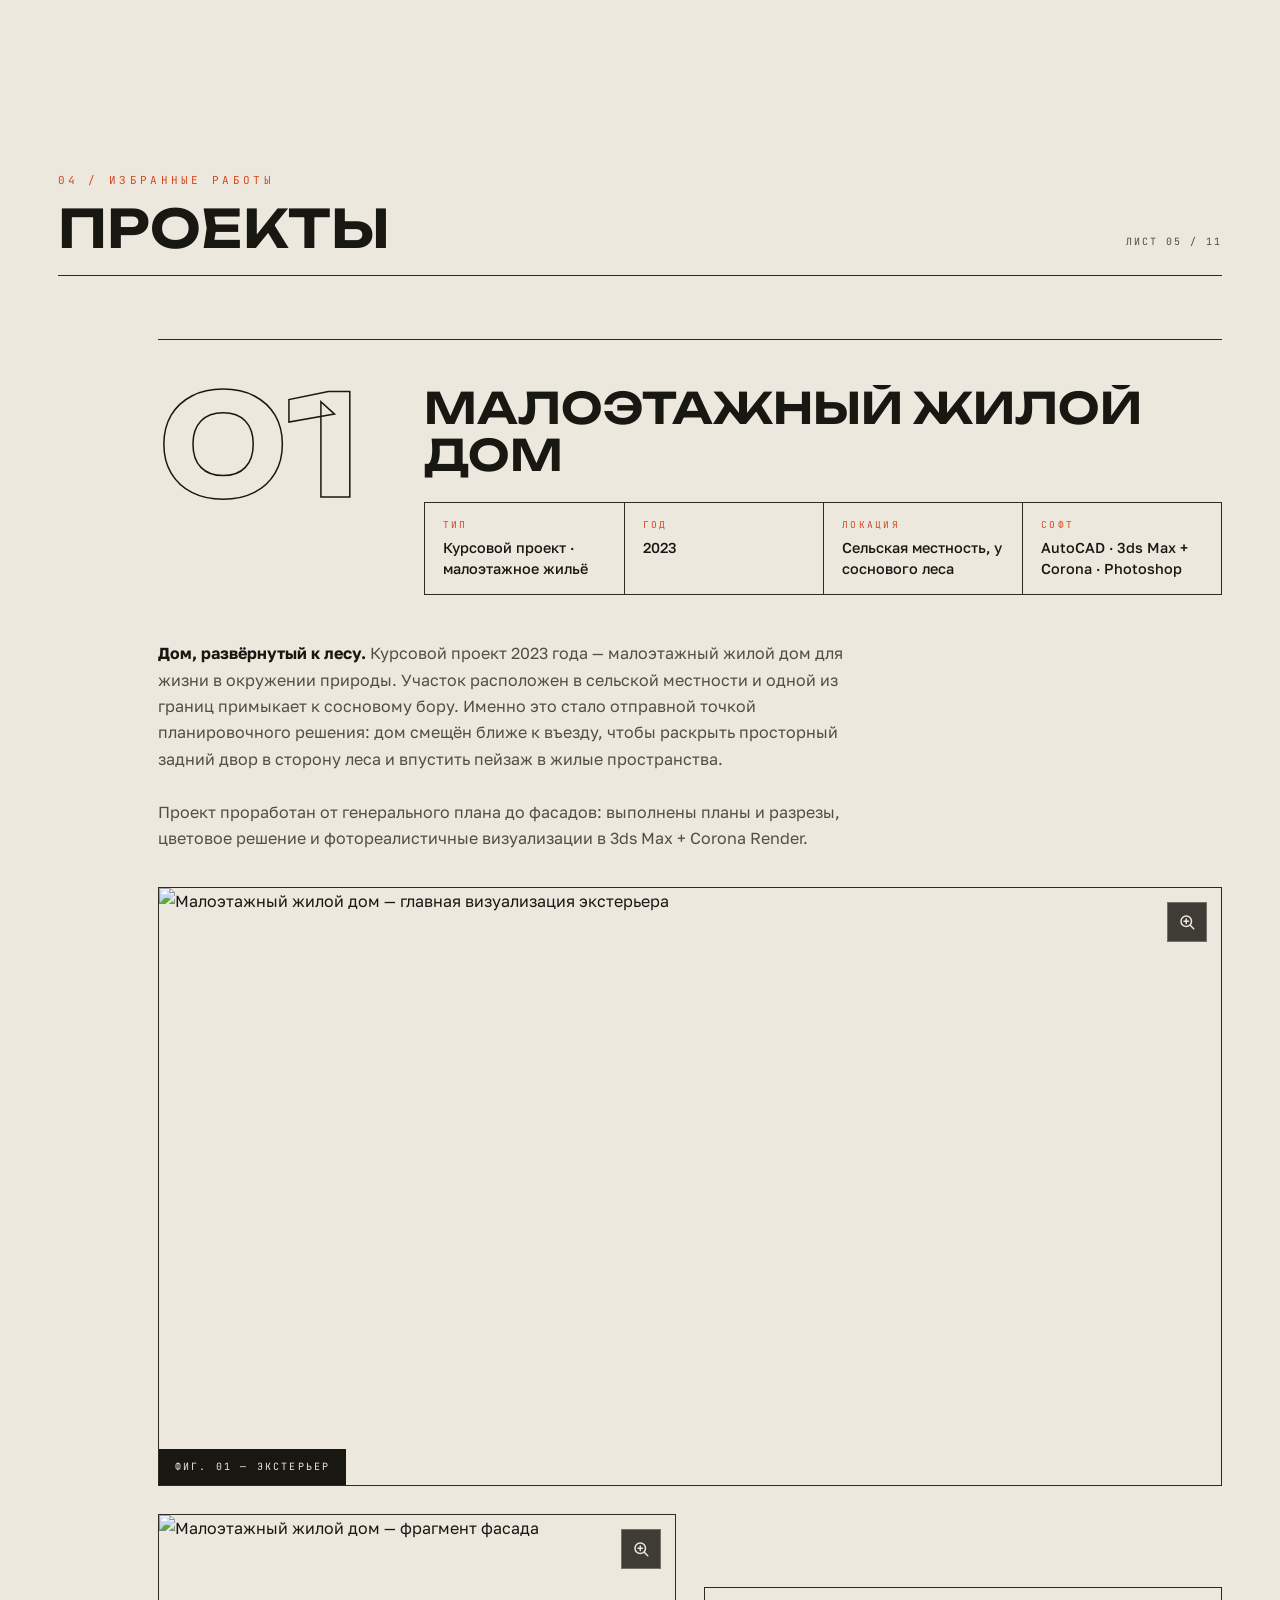
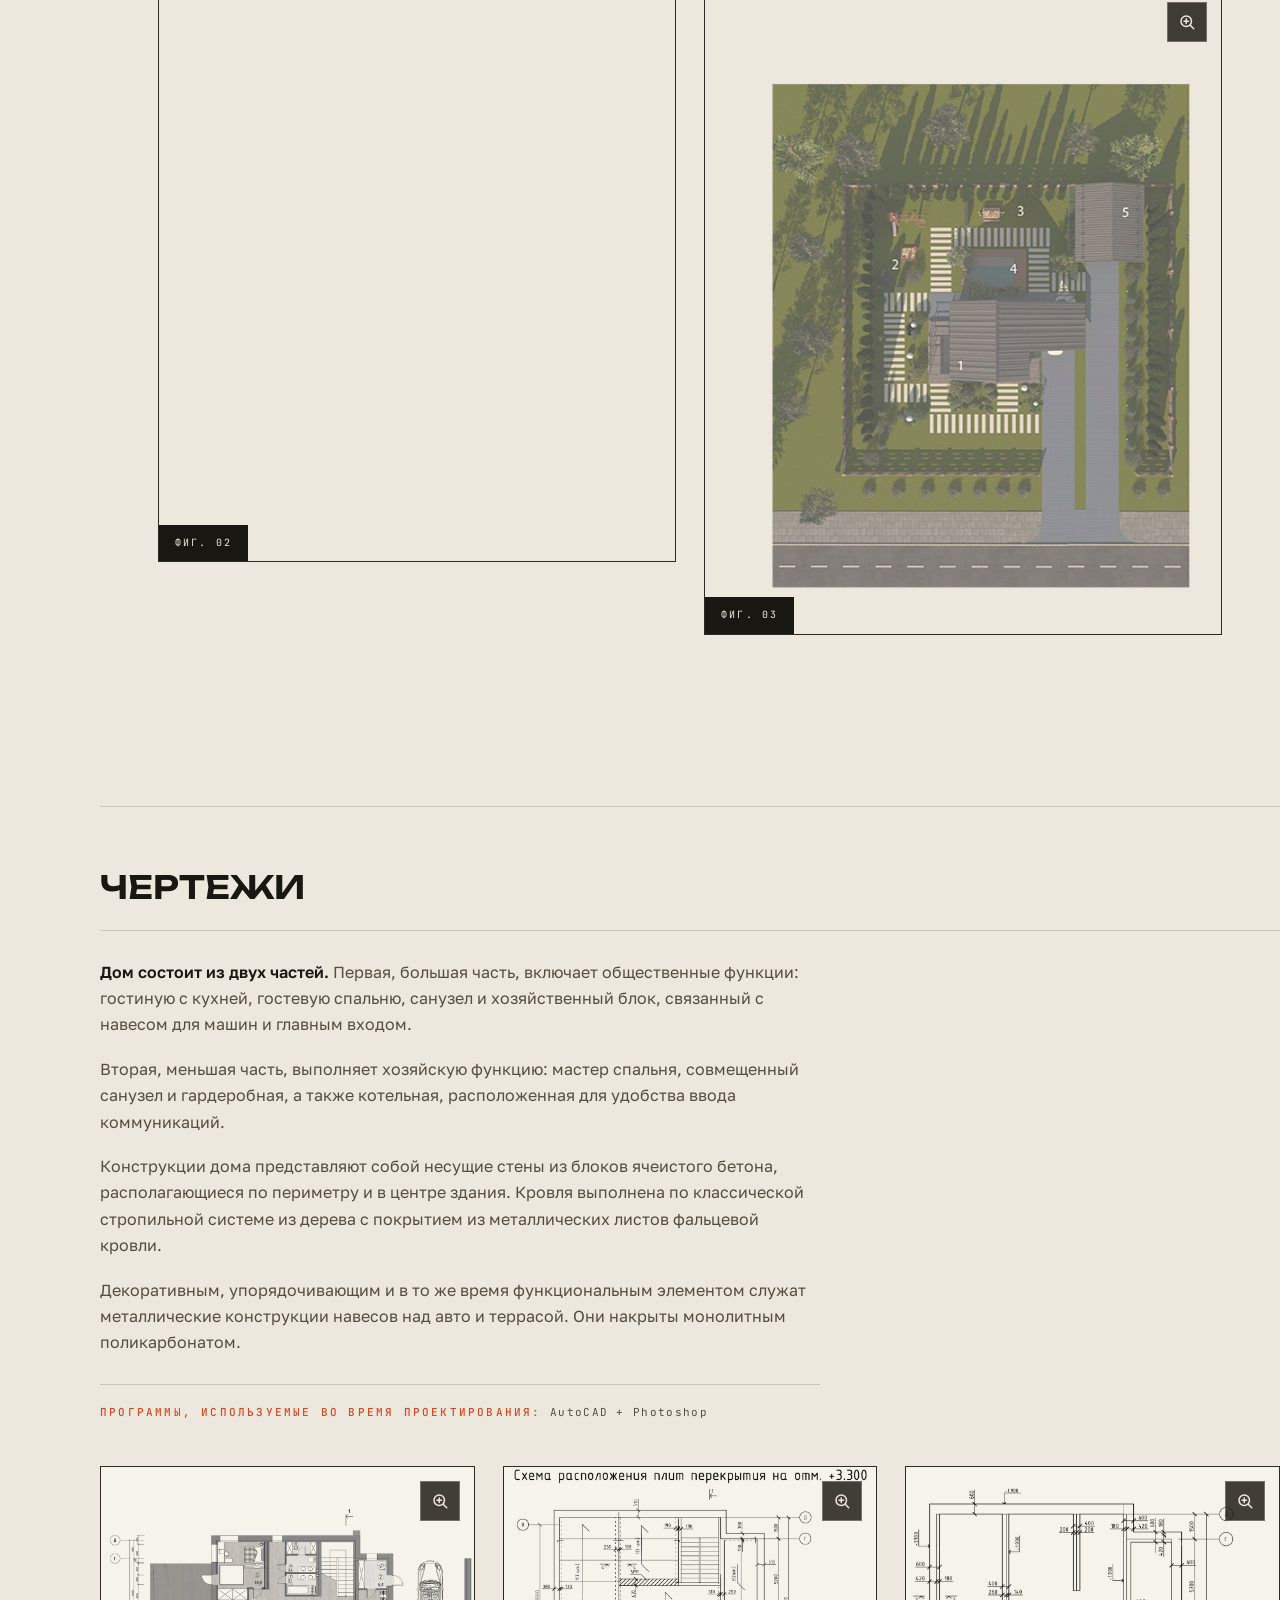
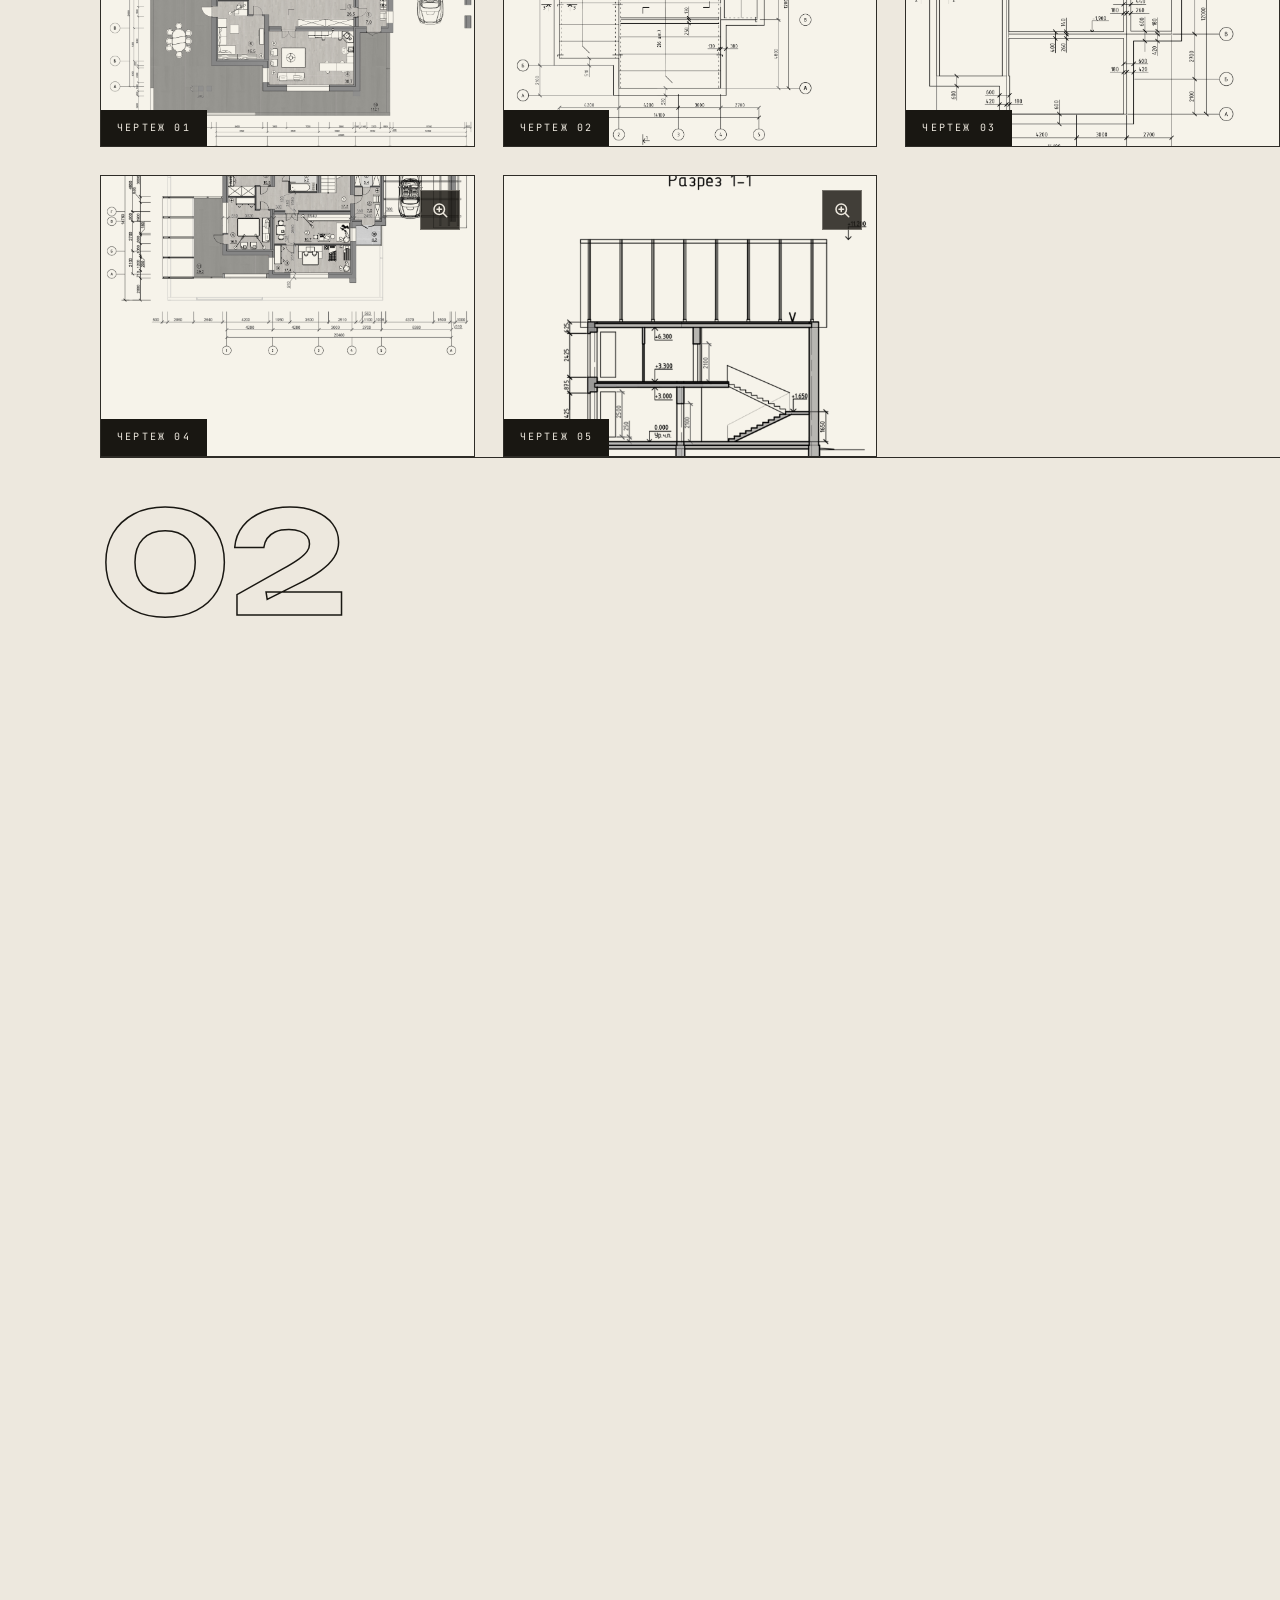
==== commit 5a130c0c: "мария борозда" ====
--- a/index.html
+++ b/index.html
@@ -89,7 +89,8 @@
   </div>
 
   <div class="hero__main">
-    <p class="hero__author h-reveal" style="--d:.35s">Имя Фамилия <em>/</em> Минск, Беларусь</p>
+    <p class="hero__author h-reveal" style="--d:.35s">Мария 
+      Борозда <em>/</em> Минск, Беларусь</p>
     <h1 id="heroTitle" class="h-reveal" style="--d:.45s">Архитектор</h1>
     <p class="hero__sub h-reveal" style="--d:.6s">
       Проектирую <strong>жилые и общественные здания</strong>, разрабатываю интерьеры
@@ -183,7 +184,7 @@
             </svg>
           </span>
         </div>
-        <figcaption><span>Фото · личный архив</span><span>MIN 53°54′N</span></figcaption>
+        <figcaption><span>Фото · Мария Борозда</span><span>MIN 53°54′N</span></figcaption>
       </figure>
     </div>
 
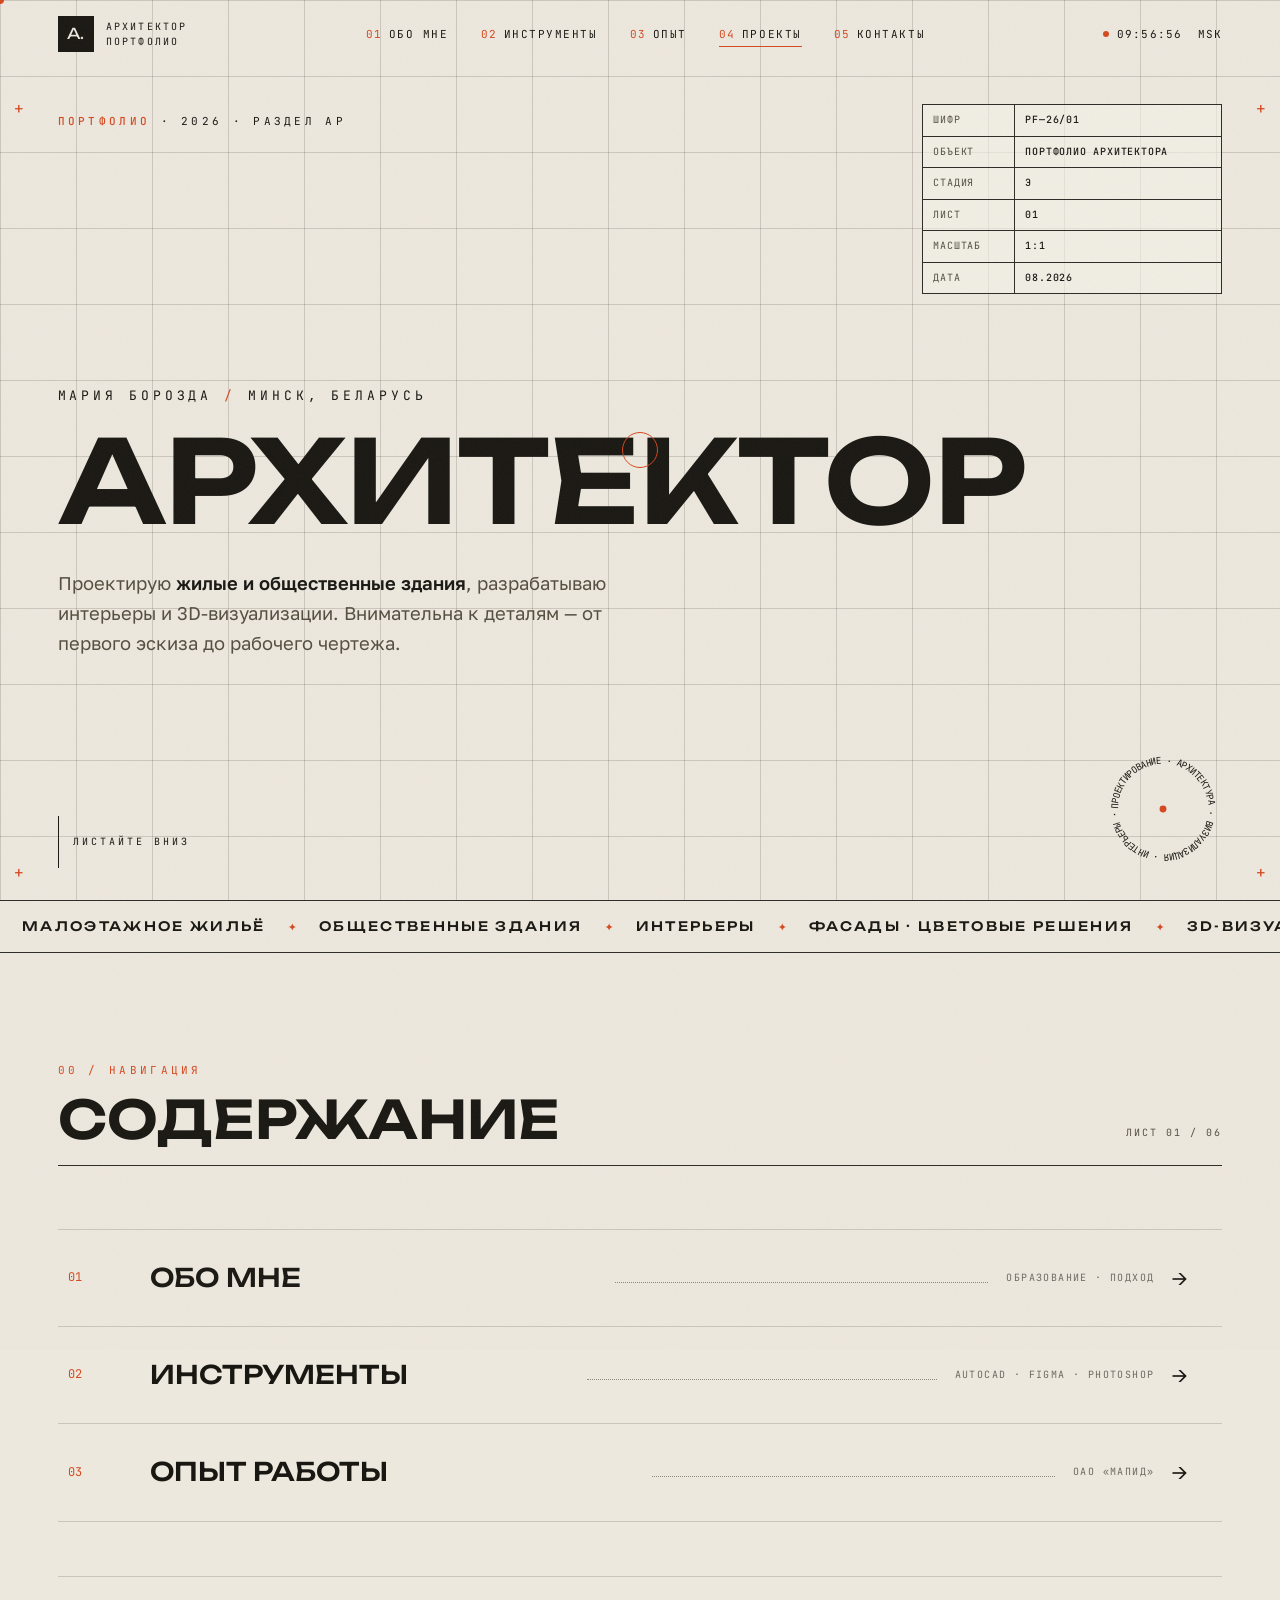
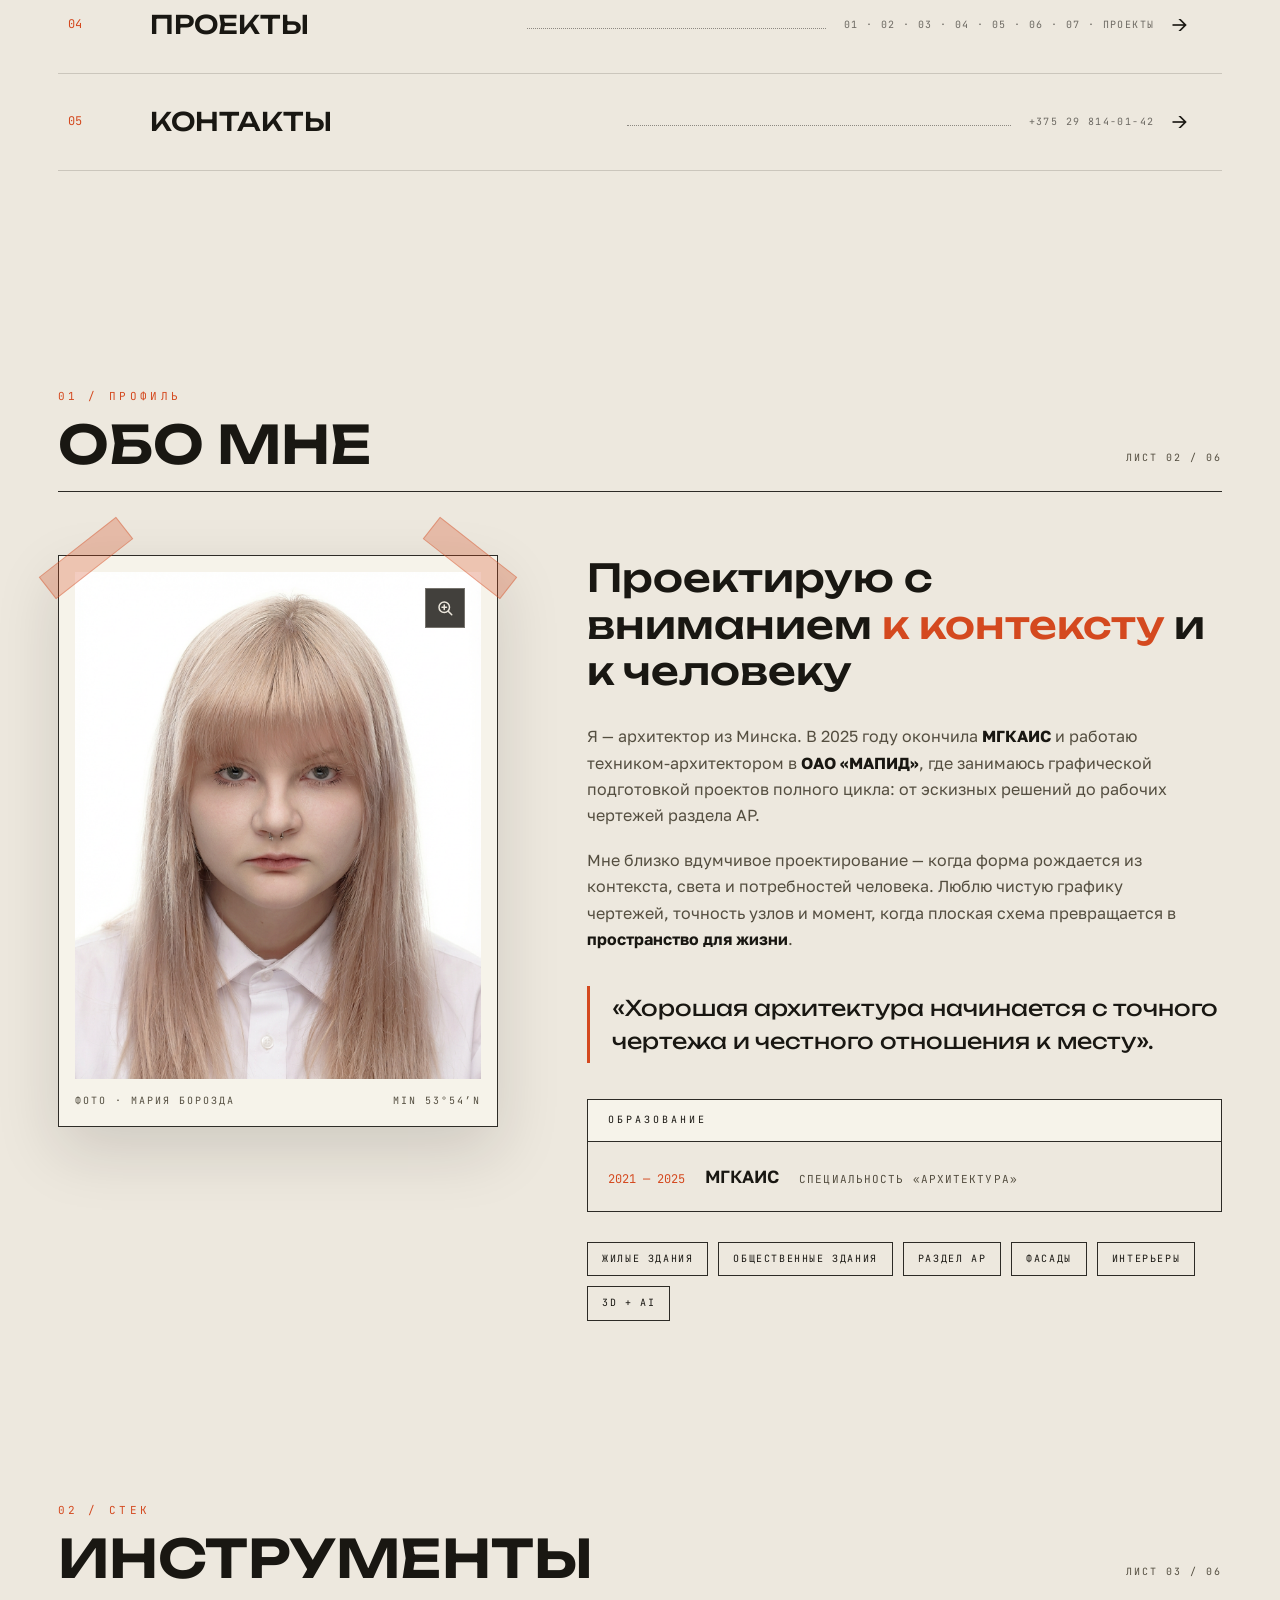
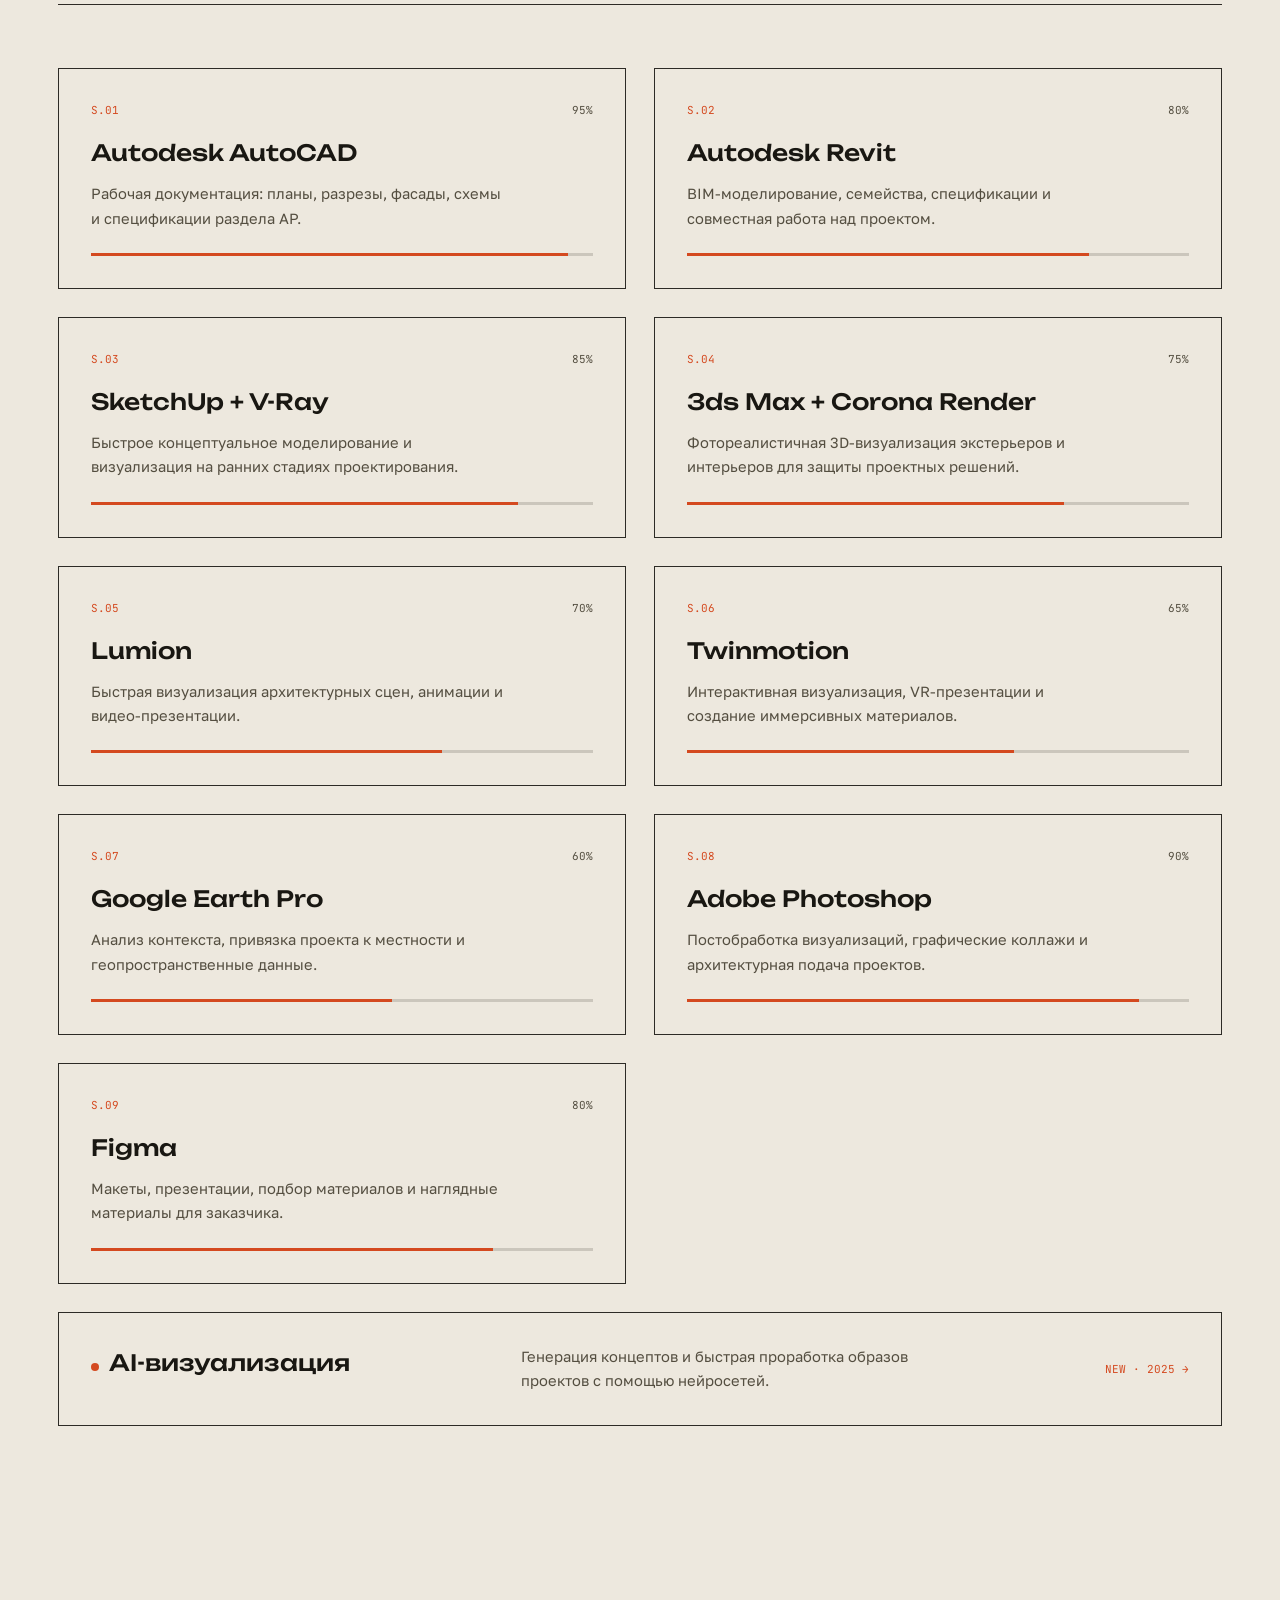
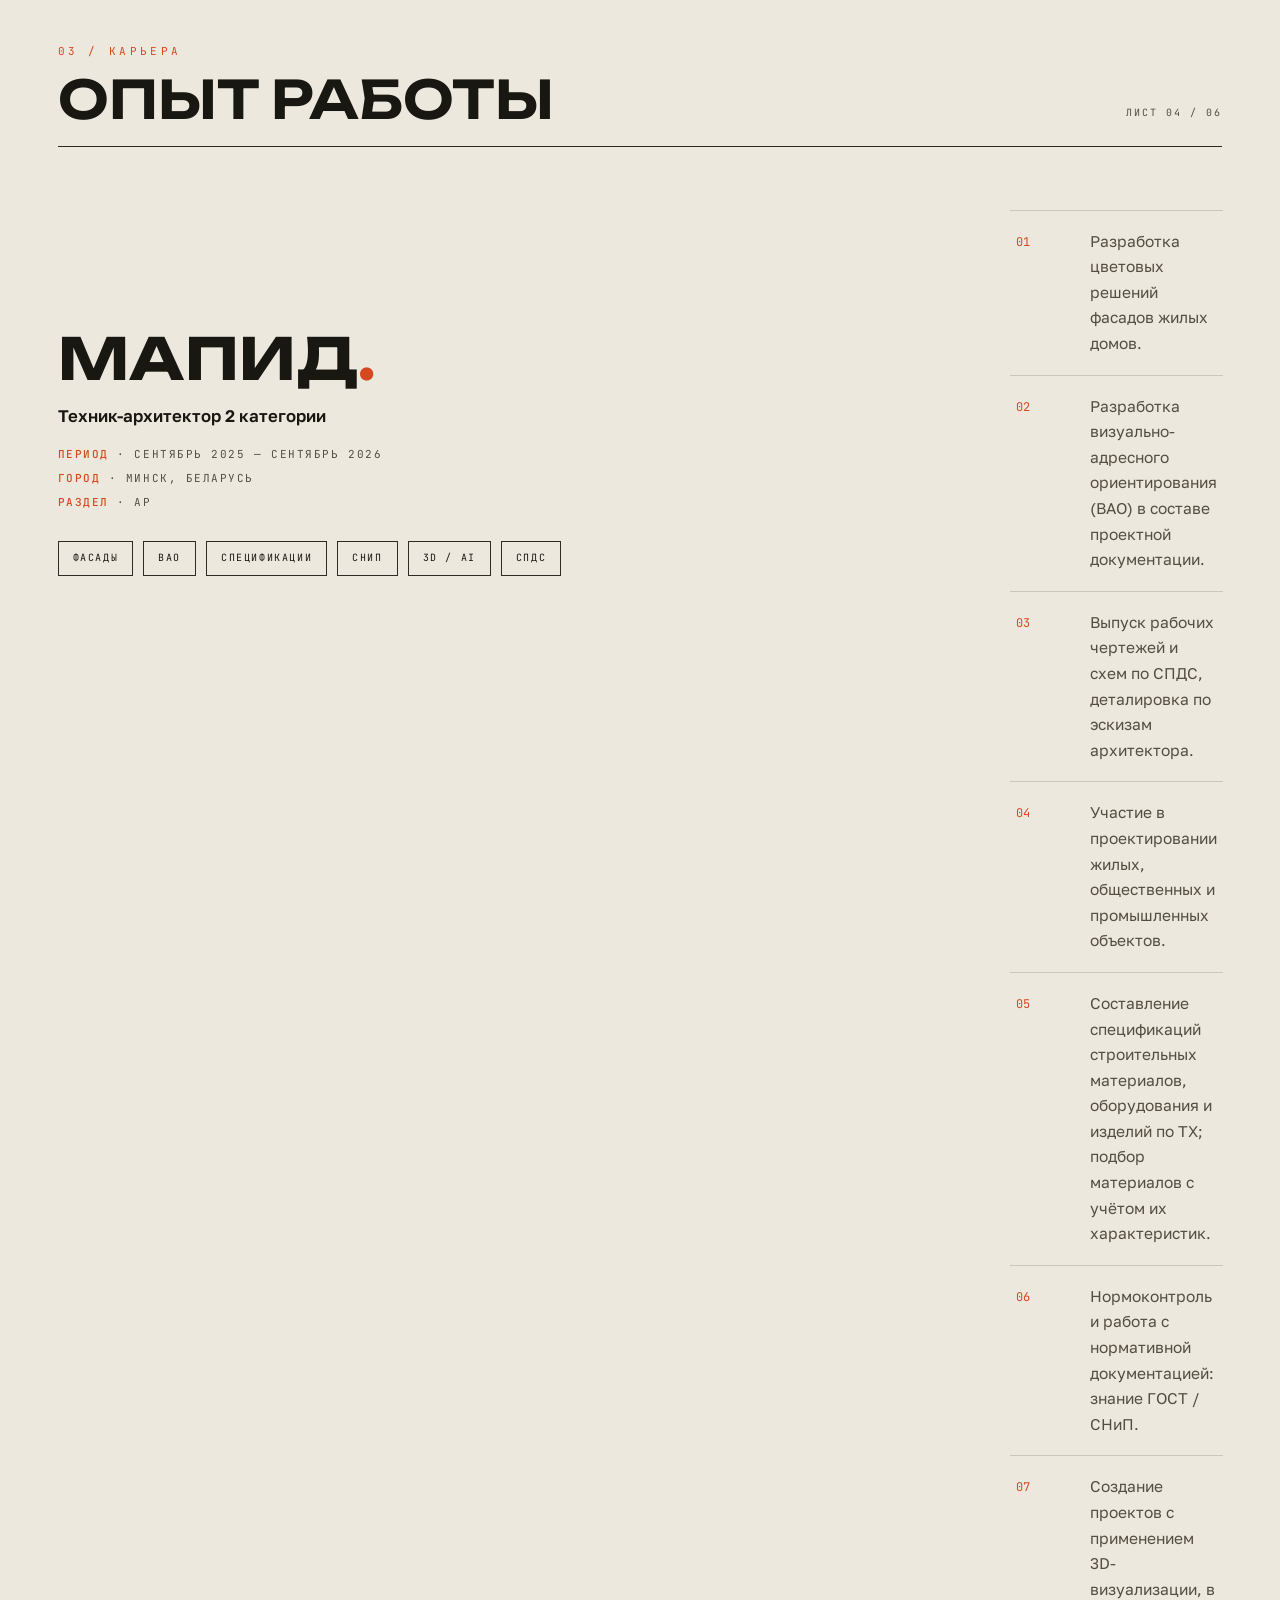
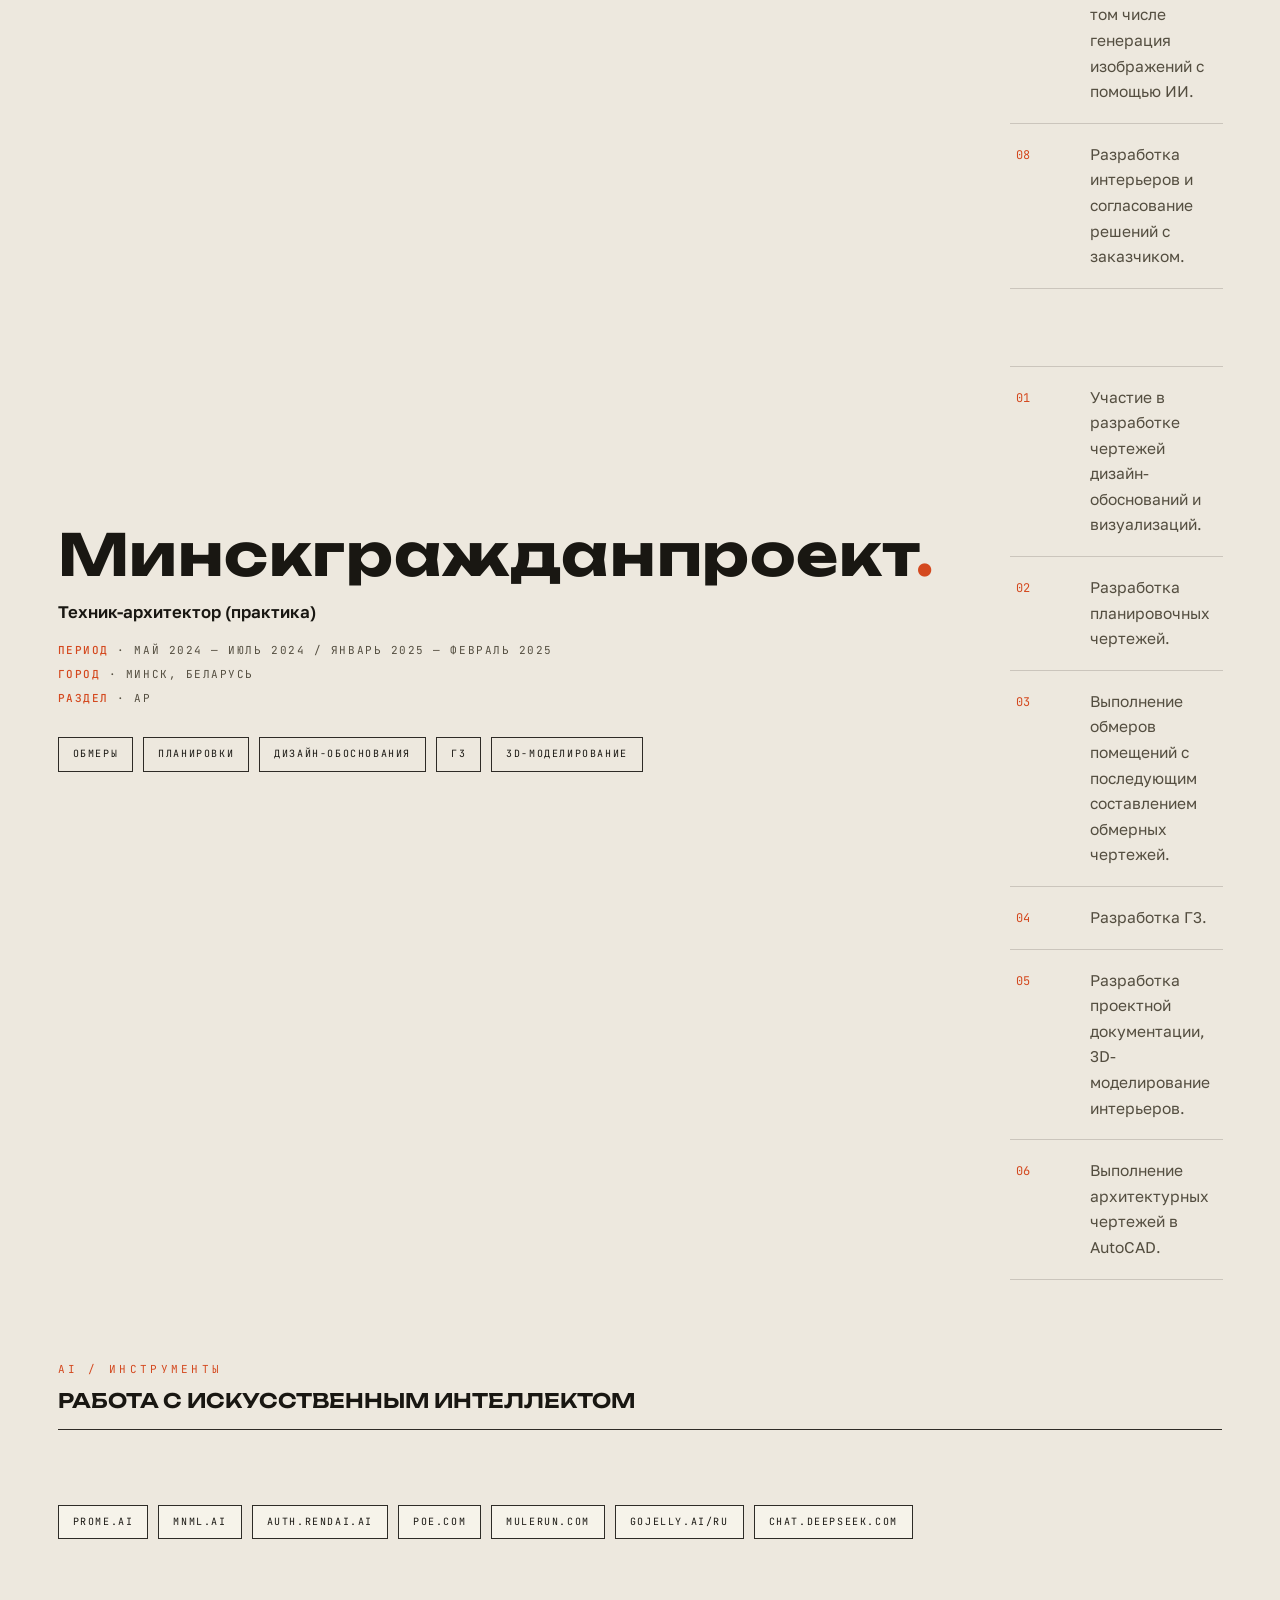
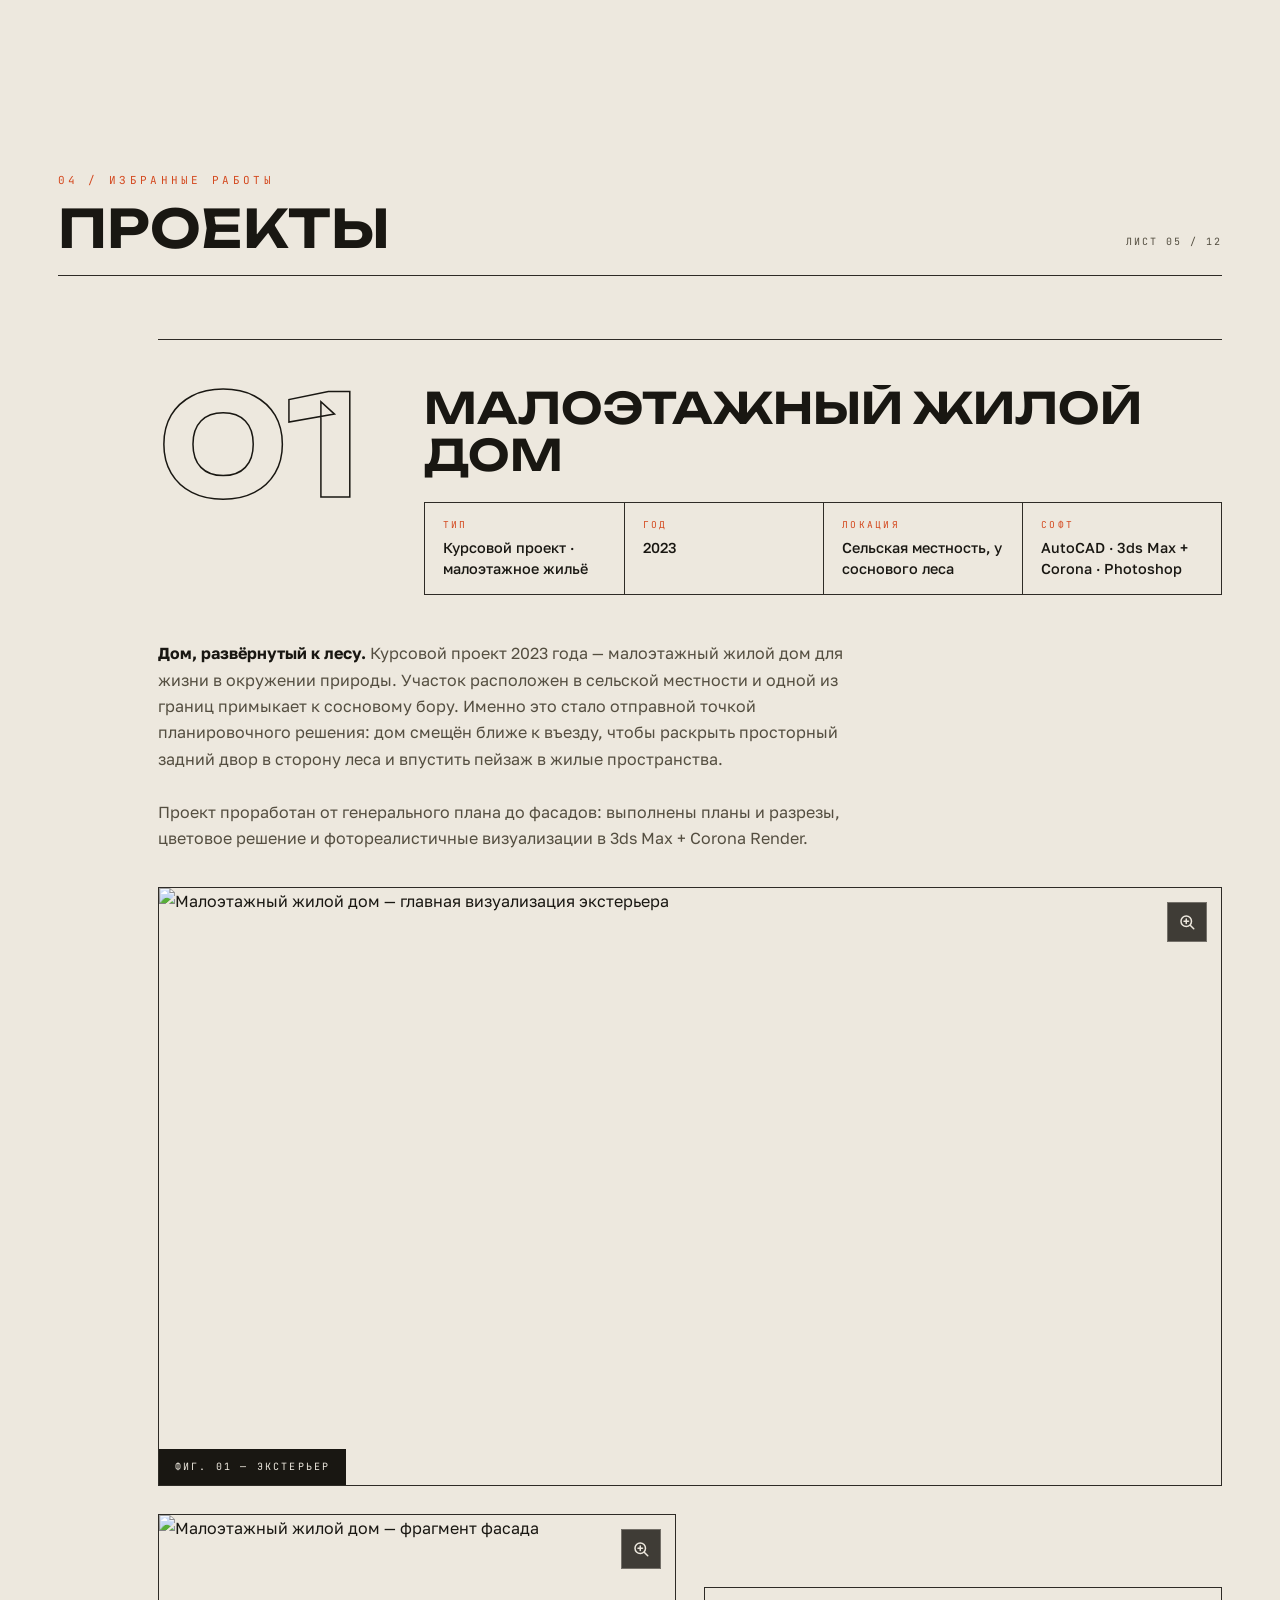
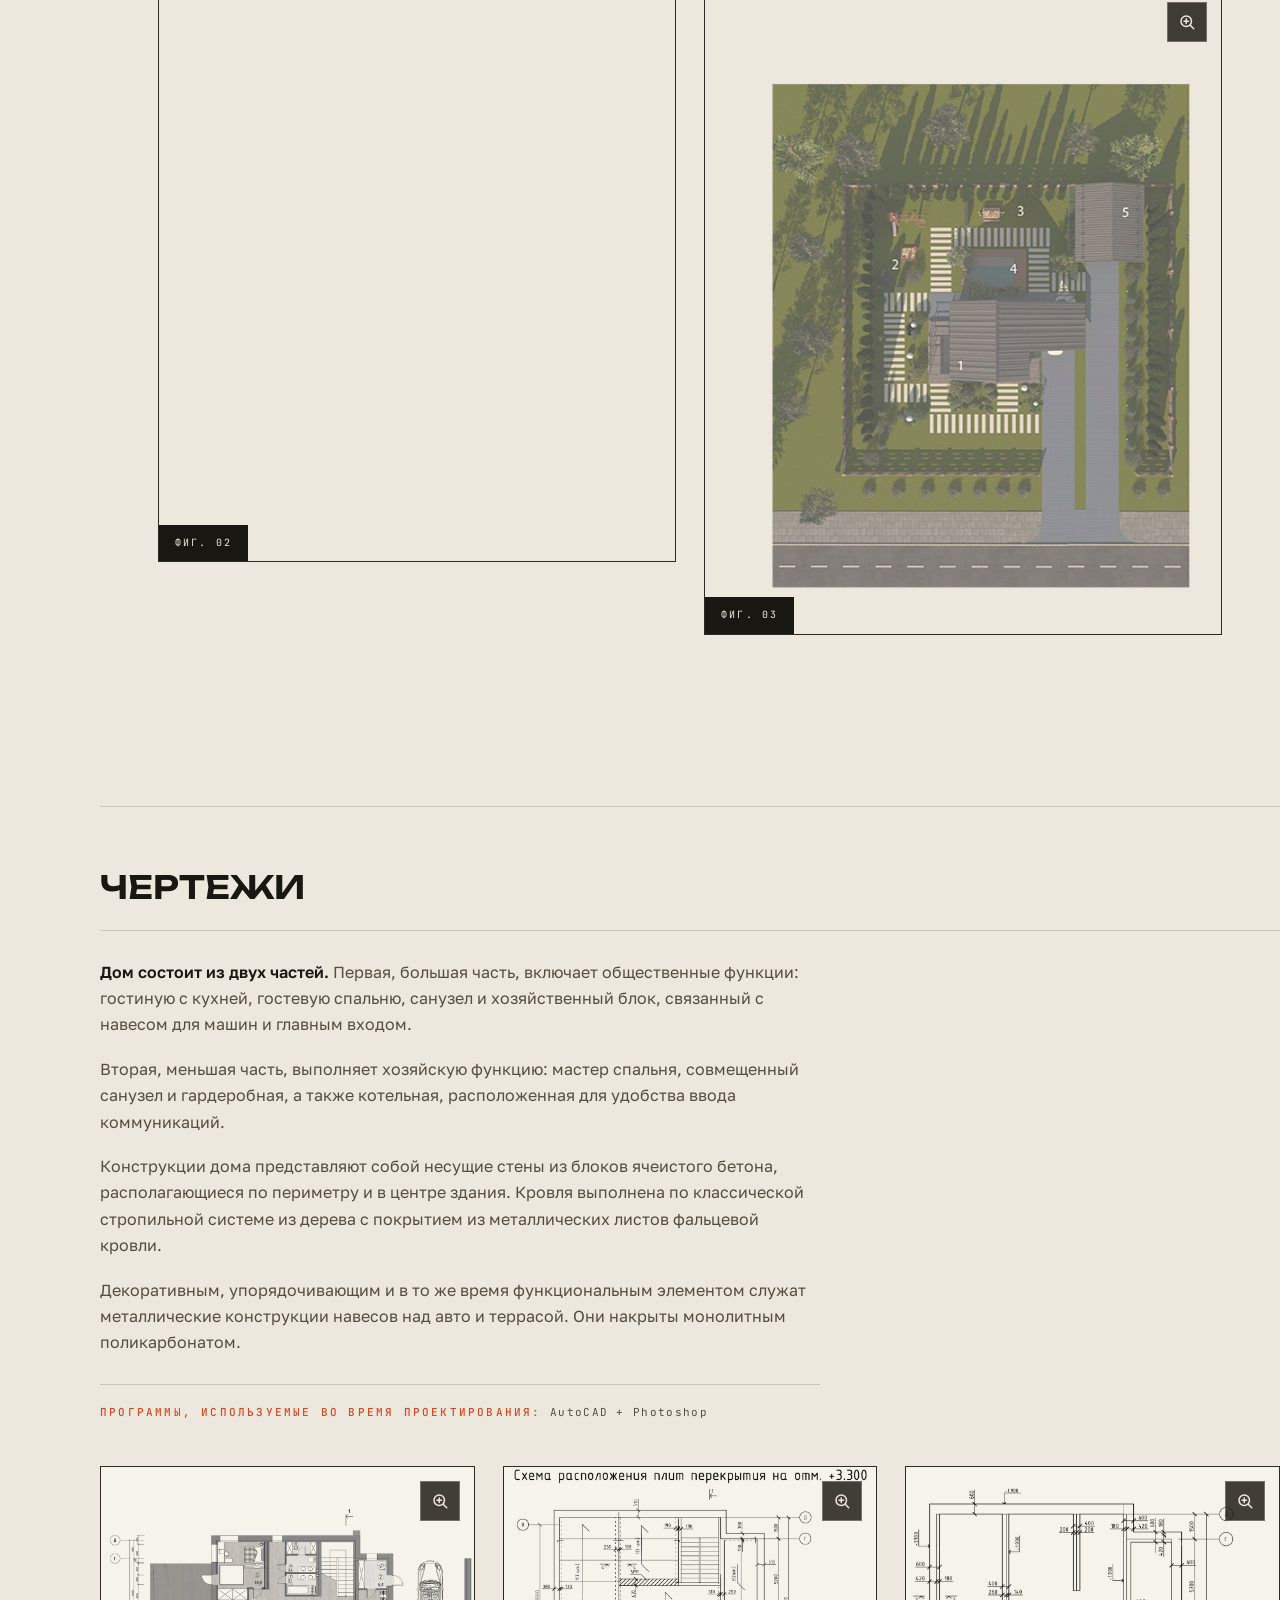
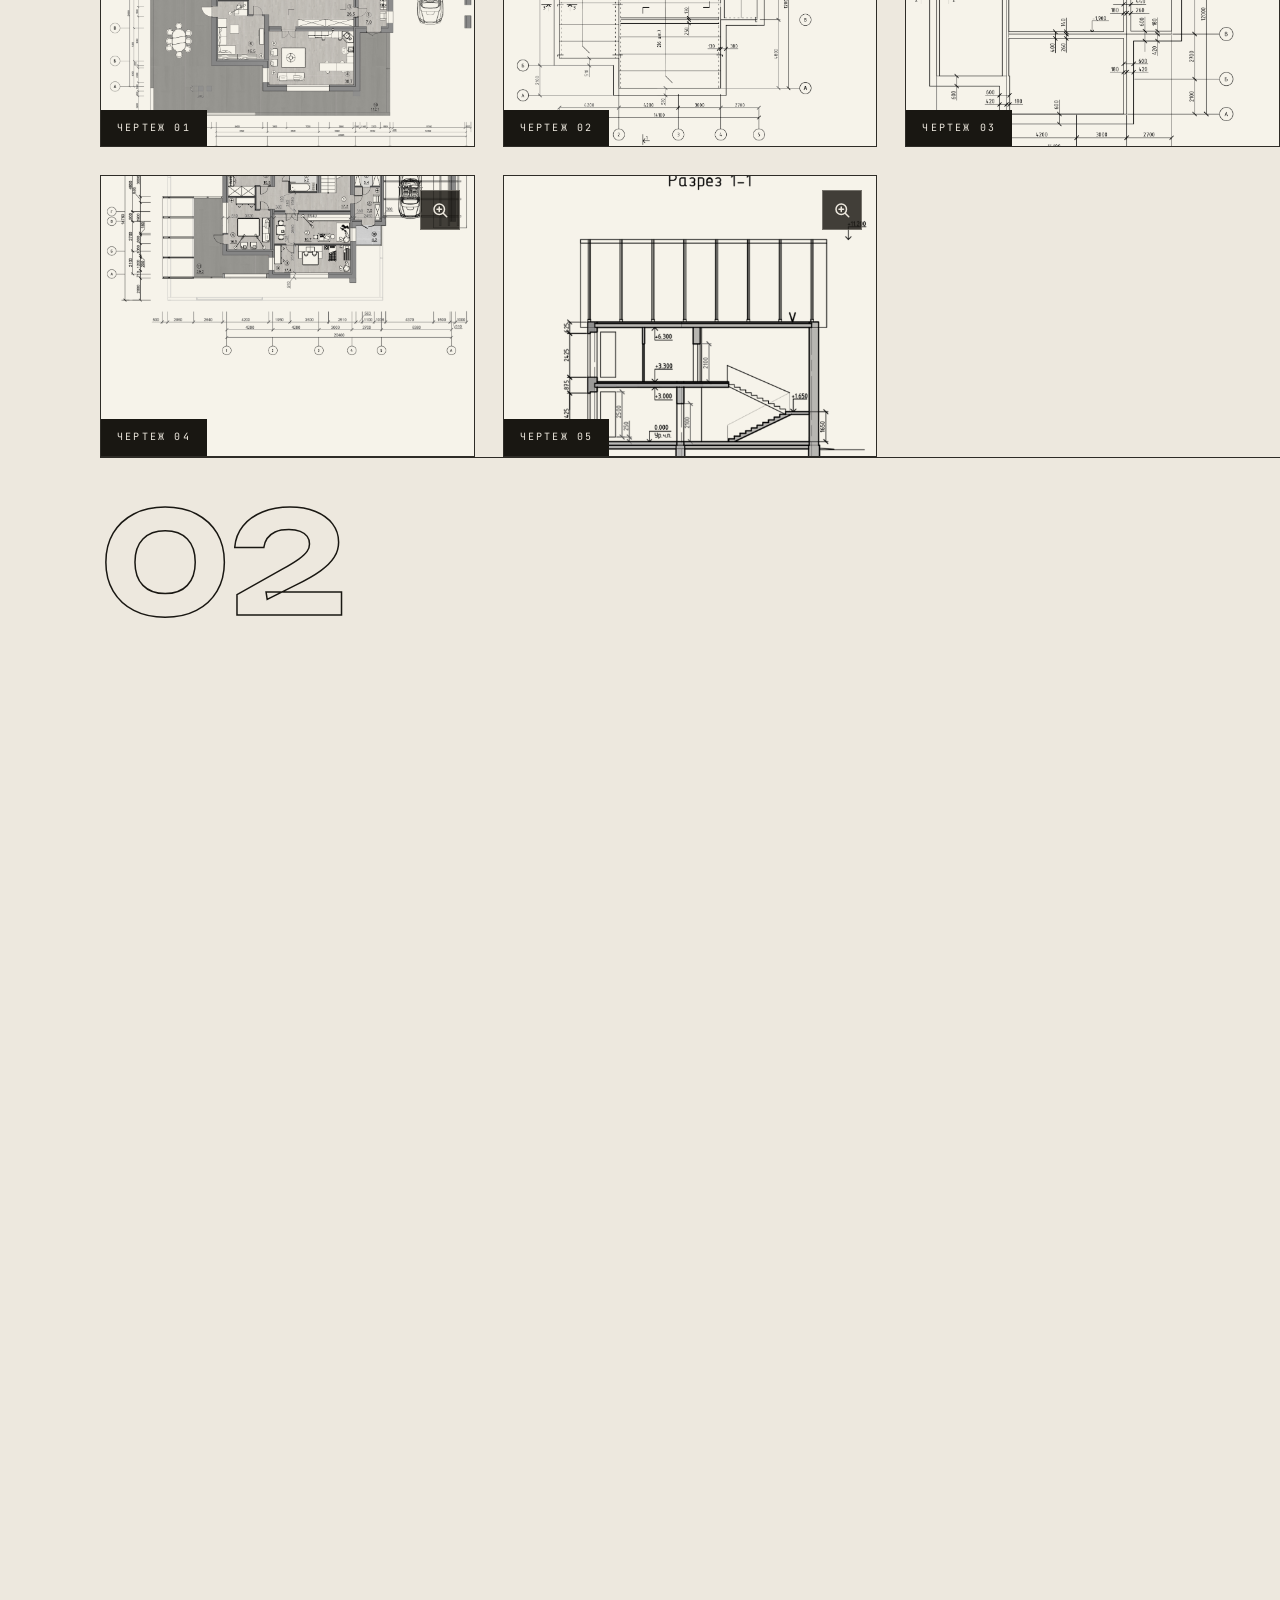
==== commit 7cbc8a79: "add 07" ====
--- a/index.html
+++ b/index.html
@@ -150,7 +150,7 @@
 <!-- Стало: -->
 <li><a href="#projects">
   <span class="toc__num">04</span><span class="toc__name">Проекты</span>
-  <span class="toc__dots"></span><span class="toc__note">01 · 02 · 03 · 04 · 05 · 06 · проекты</span><span class="toc__arrow">→</span></a></li>
+  <span class="toc__dots"></span><span class="toc__note">01 · 02 · 03 · 04 · 05 · 06 ·  07 · проекты</span><span class="toc__arrow">→</span></a></li>
     <li><a href="#contacts">
       <span class="toc__num">05</span><span class="toc__name">Контакты</span>
       <span class="toc__dots"></span><span class="toc__note">+375 29 814-01-42</span><span class="toc__arrow">→</span></a></li>
@@ -403,7 +403,7 @@
       <span class="section-label">04 / Избранные работы</span>
       <h2 class="section-title" data-scramble>Проекты</h2>
     </div>
-    <span class="sheet-no">Лист 05 / 11</span>
+    <span class="sheet-no">Лист 05 / 12</span>
   </div>
 
   <article class="project">
@@ -2159,7 +2159,485 @@
 
 
 
-
+<article class="project">
+  <div class="project__head">
+    <div class="project__idx" aria-hidden="true">07</div>
+    <div class="project__title">
+      <div class="mask" data-reveal><span><h3>Рабочие 3D-визуализации и чертежи</h3></span></div>
+      <dl class="p-meta" data-reveal style="--d:.1s">
+        <div><dt>Тип</dt><dd>Рабочие проекты · МАПИД</dd></div>
+        <div><dt>Год</dt><dd>2025</dd></div>
+        <div><dt>Заказчик</dt><dd>ОАО «МАПИД»</dd></div>
+        <div><dt>Софт</dt><dd>AutoCAD · 3ds Max · Corona · Photoshop</dd></div>
+      </dl>
+    </div>
+  </div>
+
+  <!-- ===== 1. ЭСКИЗНОЕ РЕШЕНИЕ (Б. ТРОСТЕНЕЦ) ===== -->
+  <h4 class="project__subtitle" data-reveal>Эскизное решение</h4>
+  <div class="project__desc" data-reveal>
+    <p>
+      Возведение многоквартирного жилого дома с инженерно-транспортной инфраструктурой
+      в районе I ул. Молодёжная в д. Б. Тростенец Минского района.
+    </p>
+  </div>
+
+  <div class="shots-grid-4" data-reveal data-gallery="project-07">
+    <figure class="shot">
+      <img src="img/project_07_1.png" alt="Б. Тростенец — вид 01" loading="lazy"
+           class="lightbox-trigger" data-seed="trest-01" data-w="1200" data-h="900">
+      <span class="zoom-icon" aria-hidden="true">
+        <svg viewBox="0 0 24 24" fill="none" stroke="currentColor" stroke-width="2" stroke-linecap="round" stroke-linejoin="round">
+          <circle cx="11" cy="11" r="7"></circle><line x1="21" y1="21" x2="16.65" y2="16.65"></line>
+          <line x1="11" y1="8" x2="11" y2="14"></line><line x1="8" y1="11" x2="14" y2="11"></line>
+        </svg>
+      </span>
+      <figcaption>01</figcaption>
+    </figure>
+    <figure class="shot">
+      <img src="img/project_07_2.png" alt="Б. Тростенец — вид 02" loading="lazy"
+           class="lightbox-trigger" data-seed="trest-02" data-w="1200" data-h="900">
+      <span class="zoom-icon" aria-hidden="true">
+        <svg viewBox="0 0 24 24" fill="none" stroke="currentColor" stroke-width="2" stroke-linecap="round" stroke-linejoin="round">
+          <circle cx="11" cy="11" r="7"></circle><line x1="21" y1="21" x2="16.65" y2="16.65"></line>
+          <line x1="11" y1="8" x2="11" y2="14"></line><line x1="8" y1="11" x2="14" y2="11"></line>
+        </svg>
+      </span>
+      <figcaption>02</figcaption>
+    </figure>
+    <figure class="shot">
+      <img src="img/project_07_3.png" alt="Б. Тростенец — вид 03" loading="lazy"
+           class="lightbox-trigger" data-seed="trest-03" data-w="1200" data-h="900">
+      <span class="zoom-icon" aria-hidden="true">
+        <svg viewBox="0 0 24 24" fill="none" stroke="currentColor" stroke-width="2" stroke-linecap="round" stroke-linejoin="round">
+          <circle cx="11" cy="11" r="7"></circle><line x1="21" y1="21" x2="16.65" y2="16.65"></line>
+          <line x1="11" y1="8" x2="11" y2="14"></line><line x1="8" y1="11" x2="14" y2="11"></line>
+        </svg>
+      </span>
+      <figcaption>03</figcaption>
+    </figure>
+    <figure class="shot">
+      <img src="img/project_07_4.png" alt="Б. Тростенец — вид 04" loading="lazy"
+           class="lightbox-trigger" data-seed="trest-04" data-w="1200" data-h="900">
+      <span class="zoom-icon" aria-hidden="true">
+        <svg viewBox="0 0 24 24" fill="none" stroke="currentColor" stroke-width="2" stroke-linecap="round" stroke-linejoin="round">
+          <circle cx="11" cy="11" r="7"></circle><line x1="21" y1="21" x2="16.65" y2="16.65"></line>
+          <line x1="11" y1="8" x2="11" y2="14"></line><line x1="8" y1="11" x2="14" y2="11"></line>
+        </svg>
+      </span>
+      <figcaption>04</figcaption>
+    </figure>
+  </div>
+
+  <!-- Чертежи эскизного решения -->
+  <div class="drawings drawings--compact" data-reveal>
+    <h4 class="drawings__title">Чертежи</h4>
+    <div class="drawings__grid">
+      <figure class="drawing" data-gallery="project-07">
+        <img src="img/project_07_5.png" alt="Чертеж 01" loading="lazy"
+             class="lightbox-trigger" data-seed="trest-d-05" data-w="1600" data-h="1200">
+        <span class="zoom-icon" aria-hidden="true">
+          <svg viewBox="0 0 24 24" fill="none" stroke="currentColor" stroke-width="2" stroke-linecap="round" stroke-linejoin="round">
+            <circle cx="11" cy="11" r="7"></circle><line x1="21" y1="21" x2="16.65" y2="16.65"></line>
+            <line x1="11" y1="8" x2="11" y2="14"></line><line x1="8" y1="11" x2="14" y2="11"></line>
+          </svg>
+        </span>
+        <figcaption>Чертеж 01</figcaption>
+      </figure>
+      <figure class="drawing" data-gallery="project-07">
+        <img src="img/project_07_6.png" alt="Чертеж 02" loading="lazy"
+             class="lightbox-trigger" data-seed="trest-d-06" data-w="1600" data-h="1200">
+        <span class="zoom-icon" aria-hidden="true">
+          <svg viewBox="0 0 24 24" fill="none" stroke="currentColor" stroke-width="2" stroke-linecap="round" stroke-linejoin="round">
+            <circle cx="11" cy="11" r="7"></circle><line x1="21" y1="21" x2="16.65" y2="16.65"></line>
+            <line x1="11" y1="8" x2="11" y2="14"></line><line x1="8" y1="11" x2="14" y2="11"></line>
+          </svg>
+        </span>
+        <figcaption>Чертеж 02</figcaption>
+      </figure>
+      <figure class="drawing" data-gallery="project-07">
+        <img src="img/project_07_7.png" alt="Чертеж 03" loading="lazy"
+             class="lightbox-trigger" data-seed="trest-d-07" data-w="1600" data-h="1200">
+        <span class="zoom-icon" aria-hidden="true">
+          <svg viewBox="0 0 24 24" fill="none" stroke="currentColor" stroke-width="2" stroke-linecap="round" stroke-linejoin="round">
+            <circle cx="11" cy="11" r="7"></circle><line x1="21" y1="21" x2="16.65" y2="16.65"></line>
+            <line x1="11" y1="8" x2="11" y2="14"></line><line x1="8" y1="11" x2="14" y2="11"></line>
+          </svg>
+        </span>
+        <figcaption>Чертеж 03</figcaption>
+      </figure>
+      <figure class="drawing" data-gallery="project-07">
+        <img src="img/project_07_8.png" alt="Чертеж 04" loading="lazy"
+             class="lightbox-trigger" data-seed="trest-d-08" data-w="1600" data-h="1200">
+        <span class="zoom-icon" aria-hidden="true">
+          <svg viewBox="0 0 24 24" fill="none" stroke="currentColor" stroke-width="2" stroke-linecap="round" stroke-linejoin="round">
+            <circle cx="11" cy="11" r="7"></circle><line x1="21" y1="21" x2="16.65" y2="16.65"></line>
+            <line x1="11" y1="8" x2="11" y2="14"></line><line x1="8" y1="11" x2="14" y2="11"></line>
+          </svg>
+        </span>
+        <figcaption>Чертеж 04</figcaption>
+      </figure>
+    </div>
+  </div>
+
+  <!-- ===== 2. ОБЩЕЖИТИЕ КИЖЕВАТОВА / КОРЖЕНЕВСКОГО ===== -->
+  <h4 class="project__subtitle" data-reveal>Студенческое общежитие · Кижеватова / Корженевского</h4>
+  <div class="project__desc" data-reveal>
+    <p>
+      Возведение общежития в районе улиц Кижеватова и Корженевского в г. Минске.
+    </p>
+    <br>
+    <p>
+      Цветовое решение фасадов студенческого общежития разработано с учётом окружающей застройки.
+      Объект расположен на пересечении улиц Кижеватова и Корженевского, рядом с ТЦ «Корона»
+      (ул. Корженевского, 26). Палитра фасадов согласована с колористикой этого центра,
+      чтобы новое здание гармонично вписалось в сложившийся архитектурный ансамбль микрорайона.
+    </p>
+  </div>
+
+  <div class="shots-grid-4" data-reveal data-gallery="project-07">
+    <figure class="shot">
+      <img src="img/project_07_9.png" alt="Общежитие — вид 01" loading="lazy"
+           class="lightbox-trigger" data-seed="dorm-09" data-w="1200" data-h="900">
+      <span class="zoom-icon" aria-hidden="true">
+        <svg viewBox="0 0 24 24" fill="none" stroke="currentColor" stroke-width="2" stroke-linecap="round" stroke-linejoin="round">
+          <circle cx="11" cy="11" r="7"></circle><line x1="21" y1="21" x2="16.65" y2="16.65"></line>
+          <line x1="11" y1="8" x2="11" y2="14"></line><line x1="8" y1="11" x2="14" y2="11"></line>
+        </svg>
+      </span>
+      <figcaption>05</figcaption>
+    </figure>
+    <figure class="shot">
+      <img src="img/project_07_10.png" alt="Общежитие — вид 02" loading="lazy"
+           class="lightbox-trigger" data-seed="dorm-10" data-w="1200" data-h="900">
+      <span class="zoom-icon" aria-hidden="true">
+        <svg viewBox="0 0 24 24" fill="none" stroke="currentColor" stroke-width="2" stroke-linecap="round" stroke-linejoin="round">
+          <circle cx="11" cy="11" r="7"></circle><line x1="21" y1="21" x2="16.65" y2="16.65"></line>
+          <line x1="11" y1="8" x2="11" y2="14"></line><line x1="8" y1="11" x2="14" y2="11"></line>
+        </svg>
+      </span>
+      <figcaption>06</figcaption>
+    </figure>
+    <figure class="shot">
+      <img src="img/project_07_11.png" alt="Общежитие — вид 03" loading="lazy"
+           class="lightbox-trigger" data-seed="dorm-11" data-w="1200" data-h="900">
+      <span class="zoom-icon" aria-hidden="true">
+        <svg viewBox="0 0 24 24" fill="none" stroke="currentColor" stroke-width="2" stroke-linecap="round" stroke-linejoin="round">
+          <circle cx="11" cy="11" r="7"></circle><line x1="21" y1="21" x2="16.65" y2="16.65"></line>
+          <line x1="11" y1="8" x2="11" y2="14"></line><line x1="8" y1="11" x2="14" y2="11"></line>
+        </svg>
+      </span>
+      <figcaption>07</figcaption>
+    </figure>
+    <figure class="shot">
+      <img src="img/project_07_12.png" alt="Общежитие — вид 04" loading="lazy"
+           class="lightbox-trigger" data-seed="dorm-12" data-w="1200" data-h="900">
+      <span class="zoom-icon" aria-hidden="true">
+        <svg viewBox="0 0 24 24" fill="none" stroke="currentColor" stroke-width="2" stroke-linecap="round" stroke-linejoin="round">
+          <circle cx="11" cy="11" r="7"></circle><line x1="21" y1="21" x2="16.65" y2="16.65"></line>
+          <line x1="11" y1="8" x2="11" y2="14"></line><line x1="8" y1="11" x2="14" y2="11"></line>
+        </svg>
+      </span>
+      <figcaption>08</figcaption>
+    </figure>
+  </div>
+
+  <!-- ===== 3. ДОЛГИНОВСКИЙ ТРАКТ ===== -->
+  <h4 class="project__subtitle" data-reveal>Архитектурная 3D-визуализация · Долгиновский тракт</h4>
+  <div class="project__desc" data-reveal>
+    <p>
+      Архитектурная 3D-визуализация проекта застройки территории на Долгиновском тракте.
+    </p>
+  </div>
+
+  <div class="shots-grid-8" data-reveal data-gallery="project-07">
+    <figure class="shot">
+      <img src="img/project_07_13.png" alt="Долгиновский тракт — вид 01" loading="lazy"
+           class="lightbox-trigger" data-seed="dolgin-13" data-w="1200" data-h="900">
+      <span class="zoom-icon" aria-hidden="true">
+        <svg viewBox="0 0 24 24" fill="none" stroke="currentColor" stroke-width="2" stroke-linecap="round" stroke-linejoin="round">
+          <circle cx="11" cy="11" r="7"></circle><line x1="21" y1="21" x2="16.65" y2="16.65"></line>
+          <line x1="11" y1="8" x2="11" y2="14"></line><line x1="8" y1="11" x2="14" y2="11"></line>
+        </svg>
+      </span>
+      <figcaption>09</figcaption>
+    </figure>
+    <figure class="shot">
+      <img src="img/project_07_14.png" alt="Долгиновский тракт — вид 02" loading="lazy"
+           class="lightbox-trigger" data-seed="dolgin-14" data-w="1200" data-h="900">
+      <span class="zoom-icon" aria-hidden="true">
+        <svg viewBox="0 0 24 24" fill="none" stroke="currentColor" stroke-width="2" stroke-linecap="round" stroke-linejoin="round">
+          <circle cx="11" cy="11" r="7"></circle><line x1="21" y1="21" x2="16.65" y2="16.65"></line>
+          <line x1="11" y1="8" x2="11" y2="14"></line><line x1="8" y1="11" x2="14" y2="11"></line>
+        </svg>
+      </span>
+      <figcaption>10</figcaption>
+    </figure>
+    <figure class="shot">
+      <img src="img/project_07_15.png" alt="Долгиновский тракт — вид 03" loading="lazy"
+           class="lightbox-trigger" data-seed="dolgin-15" data-w="1200" data-h="900">
+      <span class="zoom-icon" aria-hidden="true">
+        <svg viewBox="0 0 24 24" fill="none" stroke="currentColor" stroke-width="2" stroke-linecap="round" stroke-linejoin="round">
+          <circle cx="11" cy="11" r="7"></circle><line x1="21" y1="21" x2="16.65" y2="16.65"></line>
+          <line x1="11" y1="8" x2="11" y2="14"></line><line x1="8" y1="11" x2="14" y2="11"></line>
+        </svg>
+      </span>
+      <figcaption>11</figcaption>
+    </figure>
+    <figure class="shot">
+      <img src="img/project_07_16.png" alt="Долгиновский тракт — вид 04" loading="lazy"
+           class="lightbox-trigger" data-seed="dolgin-16" data-w="1200" data-h="900">
+      <span class="zoom-icon" aria-hidden="true">
+        <svg viewBox="0 0 24 24" fill="none" stroke="currentColor" stroke-width="2" stroke-linecap="round" stroke-linejoin="round">
+          <circle cx="11" cy="11" r="7"></circle><line x1="21" y1="21" x2="16.65" y2="16.65"></line>
+          <line x1="11" y1="8" x2="11" y2="14"></line><line x1="8" y1="11" x2="14" y2="11"></line>
+        </svg>
+      </span>
+      <figcaption>12</figcaption>
+    </figure>
+    <figure class="shot">
+      <img src="img/project_07_17.png" alt="Долгиновский тракт — вид 05" loading="lazy"
+           class="lightbox-trigger" data-seed="dolgin-17" data-w="1200" data-h="900">
+      <span class="zoom-icon" aria-hidden="true">
+        <svg viewBox="0 0 24 24" fill="none" stroke="currentColor" stroke-width="2" stroke-linecap="round" stroke-linejoin="round">
+          <circle cx="11" cy="11" r="7"></circle><line x1="21" y1="21" x2="16.65" y2="16.65"></line>
+          <line x1="11" y1="8" x2="11" y2="14"></line><line x1="8" y1="11" x2="14" y2="11"></line>
+        </svg>
+      </span>
+      <figcaption>13</figcaption>
+    </figure>
+    <figure class="shot">
+      <img src="img/project_07_18.png" alt="Долгиновский тракт — вид 06" loading="lazy"
+           class="lightbox-trigger" data-seed="dolgin-18" data-w="1200" data-h="900">
+      <span class="zoom-icon" aria-hidden="true">
+        <svg viewBox="0 0 24 24" fill="none" stroke="currentColor" stroke-width="2" stroke-linecap="round" stroke-linejoin="round">
+          <circle cx="11" cy="11" r="7"></circle><line x1="21" y1="21" x2="16.65" y2="16.65"></line>
+          <line x1="11" y1="8" x2="11" y2="14"></line><line x1="8" y1="11" x2="14" y2="11"></line>
+        </svg>
+      </span>
+      <figcaption>14</figcaption>
+    </figure>
+    <figure class="shot">
+      <img src="img/project_07_19.png" alt="Долгиновский тракт — вид 07" loading="lazy"
+           class="lightbox-trigger" data-seed="dolgin-19" data-w="1200" data-h="900">
+      <span class="zoom-icon" aria-hidden="true">
+        <svg viewBox="0 0 24 24" fill="none" stroke="currentColor" stroke-width="2" stroke-linecap="round" stroke-linejoin="round">
+          <circle cx="11" cy="11" r="7"></circle><line x1="21" y1="21" x2="16.65" y2="16.65"></line>
+          <line x1="11" y1="8" x2="11" y2="14"></line><line x1="8" y1="11" x2="14" y2="11"></line>
+        </svg>
+      </span>
+      <figcaption>15</figcaption>
+    </figure>
+    <figure class="shot">
+      <img src="img/project_07_20.png" alt="Долгиновский тракт — вид 08" loading="lazy"
+           class="lightbox-trigger" data-seed="dolgin-20" data-w="1200" data-h="900">
+      <span class="zoom-icon" aria-hidden="true">
+        <svg viewBox="0 0 24 24" fill="none" stroke="currentColor" stroke-width="2" stroke-linecap="round" stroke-linejoin="round">
+          <circle cx="11" cy="11" r="7"></circle><line x1="21" y1="21" x2="16.65" y2="16.65"></line>
+          <line x1="11" y1="8" x2="11" y2="14"></line><line x1="8" y1="11" x2="14" y2="11"></line>
+        </svg>
+      </span>
+      <figcaption>16</figcaption>
+    </figure>
+  </div>
+
+  <!-- ===== 4. ЖИЛОЙ ДОМ №1 (ЖУКОВА-ЖЕЛЕЗНОДОРОЖНАЯ-РАЗИНСКАЯ) ===== -->
+  <h4 class="project__subtitle" data-reveal>Жилой дом №1 · просп. Жукова — Железнодорожная — Разинская</h4>
+  <div class="project__desc" data-reveal>
+    <p>
+      Многоквартирные жилые дома с объектами административно-общественного назначения
+      и многоуровневой стоянкой для автомобилей с помещениями административно-общественного
+      назначения в квартале просп. Жукова — ул. Железнодорожная — ул. Разинская.
+      3 очередь — проект застройки квартала №1. Жилой дом №1.
+    </p>
+  </div>
+
+  <div class="shots-grid-5" data-reveal data-gallery="project-07">
+    <figure class="shot">
+      <img src="img/project_07_21.png" alt="Жилой дом №1 — вид 01" loading="lazy"
+           class="lightbox-trigger" data-seed="zhukov-21" data-w="1200" data-h="900">
+      <span class="zoom-icon" aria-hidden="true">
+        <svg viewBox="0 0 24 24" fill="none" stroke="currentColor" stroke-width="2" stroke-linecap="round" stroke-linejoin="round">
+          <circle cx="11" cy="11" r="7"></circle><line x1="21" y1="21" x2="16.65" y2="16.65"></line>
+          <line x1="11" y1="8" x2="11" y2="14"></line><line x1="8" y1="11" x2="14" y2="11"></line>
+        </svg>
+      </span>
+      <figcaption>17</figcaption>
+    </figure>
+    <figure class="shot">
+      <img src="img/project_07_22.png" alt="Жилой дом №1 — вид 02" loading="lazy"
+           class="lightbox-trigger" data-seed="zhukov-22" data-w="1200" data-h="900">
+      <span class="zoom-icon" aria-hidden="true">
+        <svg viewBox="0 0 24 24" fill="none" stroke="currentColor" stroke-width="2" stroke-linecap="round" stroke-linejoin="round">
+          <circle cx="11" cy="11" r="7"></circle><line x1="21" y1="21" x2="16.65" y2="16.65"></line>
+          <line x1="11" y1="8" x2="11" y2="14"></line><line x1="8" y1="11" x2="14" y2="11"></line>
+        </svg>
+      </span>
+      <figcaption>18</figcaption>
+    </figure>
+    <figure class="shot">
+      <img src="img/project_07_23.png" alt="Жилой дом №1 — вид 03" loading="lazy"
+           class="lightbox-trigger" data-seed="zhukov-23" data-w="1200" data-h="900">
+      <span class="zoom-icon" aria-hidden="true">
+        <svg viewBox="0 0 24 24" fill="none" stroke="currentColor" stroke-width="2" stroke-linecap="round" stroke-linejoin="round">
+          <circle cx="11" cy="11" r="7"></circle><line x1="21" y1="21" x2="16.65" y2="16.65"></line>
+          <line x1="11" y1="8" x2="11" y2="14"></line><line x1="8" y1="11" x2="14" y2="11"></line>
+        </svg>
+      </span>
+      <figcaption>19</figcaption>
+    </figure>
+    <figure class="shot">
+      <img src="img/project_07_24.png" alt="Жилой дом №1 — вид 04" loading="lazy"
+           class="lightbox-trigger" data-seed="zhukov-24" data-w="1200" data-h="900">
+      <span class="zoom-icon" aria-hidden="true">
+        <svg viewBox="0 0 24 24" fill="none" stroke="currentColor" stroke-width="2" stroke-linecap="round" stroke-linejoin="round">
+          <circle cx="11" cy="11" r="7"></circle><line x1="21" y1="21" x2="16.65" y2="16.65"></line>
+          <line x1="11" y1="8" x2="11" y2="14"></line><line x1="8" y1="11" x2="14" y2="11"></line>
+        </svg>
+      </span>
+      <figcaption>20</figcaption>
+    </figure>
+    <figure class="shot">
+      <img src="img/project_07_25.png" alt="Жилой дом №1 — вид 05" loading="lazy"
+           class="lightbox-trigger" data-seed="zhukov-25" data-w="1600" data-h="900">
+      <span class="zoom-icon" aria-hidden="true">
+        <svg viewBox="0 0 24 24" fill="none" stroke="currentColor" stroke-width="2" stroke-linecap="round" stroke-linejoin="round">
+          <circle cx="11" cy="11" r="7"></circle><line x1="21" y1="21" x2="16.65" y2="16.65"></line>
+          <line x1="11" y1="8" x2="11" y2="14"></line><line x1="8" y1="11" x2="14" y2="11"></line>
+        </svg>
+      </span>
+      <figcaption>21</figcaption>
+    </figure>
+  </div>
+
+  <!-- ===== 5. ЖИЛОЙ ДОМ №3 (ЖЕЛЕЗНОДОРОЖНАЯ-ДУБРАВИНСКАЯ-ГРУШЕВСКАЯ-ПРЯМАЯ) ===== -->
+  <h4 class="project__subtitle" data-reveal>Жилой дом №3 · Железнодорожная — Дубравинская — Грушевская — Прямая</h4>
+  <div class="project__desc" data-reveal>
+    <p>
+      Фрагменты чертежей и рендеры по объекту: «Многоквартирные жилые дома в квартале
+      ул. Железнодорожная — Дубравинская — Грушевская — Прямая в г. Минске».
+      Жилой дом №3 по генплану.
+    </p>
+  </div>
+
+  <!-- Чертежи -->
+  <div class="drawings drawings--compact" data-reveal>
+    <h4 class="drawings__title">Чертежи</h4>
+    <div class="drawings__grid">
+      <figure class="drawing" data-gallery="project-07">
+        <img src="img/project_07_26.png" alt="Чертеж дома №3 — 01" loading="lazy"
+             class="lightbox-trigger" data-seed="rail-d-26" data-w="1600" data-h="1200">
+        <span class="zoom-icon" aria-hidden="true">
+          <svg viewBox="0 0 24 24" fill="none" stroke="currentColor" stroke-width="2" stroke-linecap="round" stroke-linejoin="round">
+            <circle cx="11" cy="11" r="7"></circle><line x1="21" y1="21" x2="16.65" y2="16.65"></line>
+            <line x1="11" y1="8" x2="11" y2="14"></line><line x1="8" y1="11" x2="14" y2="11"></line>
+          </svg>
+        </span>
+        <figcaption>Чертеж 01</figcaption>
+      </figure>
+      <figure class="drawing" data-gallery="project-07">
+        <img src="img/project_07_27.png" alt="Чертеж дома №3 — 02" loading="lazy"
+             class="lightbox-trigger" data-seed="rail-d-27" data-w="1600" data-h="1200">
+        <span class="zoom-icon" aria-hidden="true">
+          <svg viewBox="0 0 24 24" fill="none" stroke="currentColor" stroke-width="2" stroke-linecap="round" stroke-linejoin="round">
+            <circle cx="11" cy="11" r="7"></circle><line x1="21" y1="21" x2="16.65" y2="16.65"></line>
+            <line x1="11" y1="8" x2="11" y2="14"></line><line x1="8" y1="11" x2="14" y2="11"></line>
+          </svg>
+        </span>
+        <figcaption>Чертеж 02</figcaption>
+      </figure>
+      <figure class="drawing" data-gallery="project-07">
+        <img src="img/project_07_28.png" alt="Чертеж дома №3 — 03" loading="lazy"
+             class="lightbox-trigger" data-seed="rail-d-28" data-w="1600" data-h="1200">
+        <span class="zoom-icon" aria-hidden="true">
+          <svg viewBox="0 0 24 24" fill="none" stroke="currentColor" stroke-width="2" stroke-linecap="round" stroke-linejoin="round">
+            <circle cx="11" cy="11" r="7"></circle><line x1="21" y1="21" x2="16.65" y2="16.65"></line>
+            <line x1="11" y1="8" x2="11" y2="14"></line><line x1="8" y1="11" x2="14" y2="11"></line>
+          </svg>
+        </span>
+        <figcaption>Чертеж 03</figcaption>
+      </figure>
+    </div>
+  </div>
+
+  <!-- Строительный проект / Интерьеры -->
+  <div class="drawings drawings--compact" data-reveal>
+    <h4 class="drawings__title">Строительный проект · Архитектурные интерьеры</h4>
+    <div class="drawings__grid">
+      <figure class="drawing" data-gallery="project-07">
+        <img src="img/project_07_29.png" alt="Интерьер дома №3 — 01" loading="lazy"
+             class="lightbox-trigger" data-seed="rail-i-29" data-w="1600" data-h="1200">
+        <span class="zoom-icon" aria-hidden="true">
+          <svg viewBox="0 0 24 24" fill="none" stroke="currentColor" stroke-width="2" stroke-linecap="round" stroke-linejoin="round">
+            <circle cx="11" cy="11" r="7"></circle><line x1="21" y1="21" x2="16.65" y2="16.65"></line>
+            <line x1="11" y1="8" x2="11" y2="14"></line><line x1="8" y1="11" x2="14" y2="11"></line>
+          </svg>
+        </span>
+        <figcaption>Интерьер 01</figcaption>
+      </figure>
+      <figure class="drawing" data-gallery="project-07">
+        <img src="img/project_07_30.png" alt="Интерьер дома №3 — 02" loading="lazy"
+             class="lightbox-trigger" data-seed="rail-i-30" data-w="1600" data-h="1200">
+        <span class="zoom-icon" aria-hidden="true">
+          <svg viewBox="0 0 24 24" fill="none" stroke="currentColor" stroke-width="2" stroke-linecap="round" stroke-linejoin="round">
+            <circle cx="11" cy="11" r="7"></circle><line x1="21" y1="21" x2="16.65" y2="16.65"></line>
+            <line x1="11" y1="8" x2="11" y2="14"></line><line x1="8" y1="11" x2="14" y2="11"></line>
+          </svg>
+        </span>
+        <figcaption>Интерьер 02</figcaption>
+      </figure>
+      <figure class="drawing" data-gallery="project-07">
+        <img src="img/project_07_31.png" alt="Интерьер дома №3 — 03" loading="lazy"
+             class="lightbox-trigger" data-seed="rail-i-31" data-w="1600" data-h="1200">
+        <span class="zoom-icon" aria-hidden="true">
+          <svg viewBox="0 0 24 24" fill="none" stroke="currentColor" stroke-width="2" stroke-linecap="round" stroke-linejoin="round">
+            <circle cx="11" cy="11" r="7"></circle><line x1="21" y1="21" x2="16.65" y2="16.65"></line>
+            <line x1="11" y1="8" x2="11" y2="14"></line><line x1="8" y1="11" x2="14" y2="11"></line>
+          </svg>
+        </span>
+        <figcaption>Интерьер 03</figcaption>
+      </figure>
+      <figure class="drawing" data-gallery="project-07">
+        <img src="img/project_07_32.png" alt="Интерьер дома №3 — 04" loading="lazy"
+             class="lightbox-trigger" data-seed="rail-i-32" data-w="1600" data-h="1200">
+        <span class="zoom-icon" aria-hidden="true">
+          <svg viewBox="0 0 24 24" fill="none" stroke="currentColor" stroke-width="2" stroke-linecap="round" stroke-linejoin="round">
+            <circle cx="11" cy="11" r="7"></circle><line x1="21" y1="21" x2="16.65" y2="16.65"></line>
+            <line x1="11" y1="8" x2="11" y2="14"></line><line x1="8" y1="11" x2="14" y2="11"></line>
+          </svg>
+        </span>
+        <figcaption>Интерьер 04</figcaption>
+      </figure>
+      <figure class="drawing" data-gallery="project-07">
+        <img src="img/project_07_33.png" alt="Интерьер дома №3 — 05" loading="lazy"
+             class="lightbox-trigger" data-seed="rail-i-33" data-w="1600" data-h="1200">
+        <span class="zoom-icon" aria-hidden="true">
+          <svg viewBox="0 0 24 24" fill="none" stroke="currentColor" stroke-width="2" stroke-linecap="round" stroke-linejoin="round">
+            <circle cx="11" cy="11" r="7"></circle><line x1="21" y1="21" x2="16.65" y2="16.65"></line>
+            <line x1="11" y1="8" x2="11" y2="14"></line><line x1="8" y1="11" x2="14" y2="11"></line>
+          </svg>
+        </span>
+        <figcaption>Интерьер 05</figcaption>
+      </figure>
+      <figure class="drawing" data-gallery="project-07">
+        <img src="img/project_07_34.png" alt="Интерьер дома №3 — 06" loading="lazy"
+             class="lightbox-trigger" data-seed="rail-i-34" data-w="1600" data-h="1200">
+        <span class="zoom-icon" aria-hidden="true">
+          <svg viewBox="0 0 24 24" fill="none" stroke="currentColor" stroke-width="2" stroke-linecap="round" stroke-linejoin="round">
+            <circle cx="11" cy="11" r="7"></circle><line x1="21" y1="21" x2="16.65" y2="16.65"></line>
+            <line x1="11" y1="8" x2="11" y2="14"></line><line x1="8" y1="11" x2="14" y2="11"></line>
+          </svg>
+        </span>
+        <figcaption>Интерьер 06</figcaption>
+      </figure>
+    </div>
+  </div>
+
+  <div class="teaser" data-reveal>
+    <span><b>08</b> — следующий проект</span>
+    <span>в разработке · следите за обновлениями</span>
+  </div>
+</article>
 
 
 
@@ -2176,7 +2654,7 @@
       <span class="section-label">05 / Связь</span>
       <h2 class="section-title" data-scramble>Контакты</h2>
     </div>
-    <span class="sheet-no">Лист 06 / 11</span>
+    <span class="sheet-no">Лист 06 / 12</span>
   </div>
 
   <p class="c-lead" data-reveal>Открыта к проектам, стажировкам и <em>интересным предложениям</em> —</p>
--- a/styles.css
+++ b/styles.css
@@ -618,7 +618,92 @@
   .ba-col .shot{aspect-ratio:16 / 9}
 }
 
-
+/* БЛОК 16.7: СЕТКИ ДЛЯ ПРОЕКТА 07 */
+
+/* Сетка 2×2 (4 картинки) */
+.shots-grid-4{
+  display:grid;
+  grid-template-columns:1fr 1fr;
+  gap:clamp(10px, 1.5vw, 16px);
+  margin:clamp(20px, 3vh, 32px) 0;
+}
+.shots-grid-4 .shot{
+  position:relative;overflow:hidden;
+  border:1px solid var(--line-strong);cursor:zoom-in;
+  aspect-ratio:4 / 3;margin:0;
+}
+.shots-grid-4 .shot img{width:100%;height:100%;object-fit:cover;display:block}
+.shots-grid-4 figcaption{
+  position:absolute;top:10px;left:10px;
+  background:var(--ink);color:var(--paper);
+  font-family:var(--mono);font-size:10px;letter-spacing:.18em;
+  padding:6px 10px;z-index:2;
+}
+
+/* Сетка 4×2 (8 картинок) */
+.shots-grid-8{
+  display:grid;
+  grid-template-columns:repeat(4, 1fr);
+  gap:clamp(8px, 1.2vw, 14px);
+  margin:clamp(20px, 3vh, 32px) 0;
+}
+.shots-grid-8 .shot{
+  position:relative;overflow:hidden;
+  border:1px solid var(--line-strong);cursor:zoom-in;
+  aspect-ratio:1 / 1;margin:0;
+}
+.shots-grid-8 .shot img{width:100%;height:100%;object-fit:cover;display:block}
+.shots-grid-8 figcaption{
+  position:absolute;top:8px;left:8px;
+  background:var(--ink);color:var(--paper);
+  font-family:var(--mono);font-size:9px;letter-spacing:.14em;
+  padding:4px 8px;z-index:2;
+}
+
+/* Сетка для 5 картинок (2 + 2 + 1 широкая) — переиспользуем логику из проекта 04 */
+.shots-grid-5{
+  display:grid;
+  grid-template-columns:1fr 1fr;
+  gap:clamp(10px, 1.5vw, 16px);
+  margin:clamp(20px, 3vh, 32px) 0;
+}
+.shots-grid-5 .shot{
+  position:relative;overflow:hidden;
+  border:1px solid var(--line-strong);cursor:zoom-in;
+  aspect-ratio:4 / 3;margin:0;
+}
+.shots-grid-5 .shot img{width:100%;height:100%;object-fit:cover;display:block}
+.shots-grid-5 .shot:nth-child(5){
+  grid-column:1 / -1;
+  aspect-ratio:16 / 9;
+}
+.shots-grid-5 figcaption{
+  position:absolute;top:10px;left:10px;
+  background:var(--ink);color:var(--paper);
+  font-family:var(--mono);font-size:10px;letter-spacing:.18em;
+  padding:6px 10px;z-index:2;
+}
+
+/* Компактная версия блока drawings для проекта 07 (без верхнего бордера) */
+.drawings--compact{
+  margin-top:clamp(20px, 3vh, 32px);
+  padding-top:clamp(20px, 3vh, 32px);
+  border-top:1px dashed var(--line);
+}
+.drawings--compact:first-of-type{border-top:none;padding-top:0}
+
+/* Адаптив */
+@media(max-width:900px){
+  .shots-grid-8{grid-template-columns:repeat(3, 1fr)}
+}
+@media(max-width:768px){
+  .shots-grid-4{grid-template-columns:1fr}
+  .shots-grid-4 .shot{aspect-ratio:16 / 9}
+  .shots-grid-8{grid-template-columns:1fr 1fr}
+  .shots-grid-5{grid-template-columns:1fr}
+  .shots-grid-5 .shot{aspect-ratio:16 / 9}
+  .shots-grid-5 .shot:nth-child(5){aspect-ratio:16 / 9}
+}
 
 
 
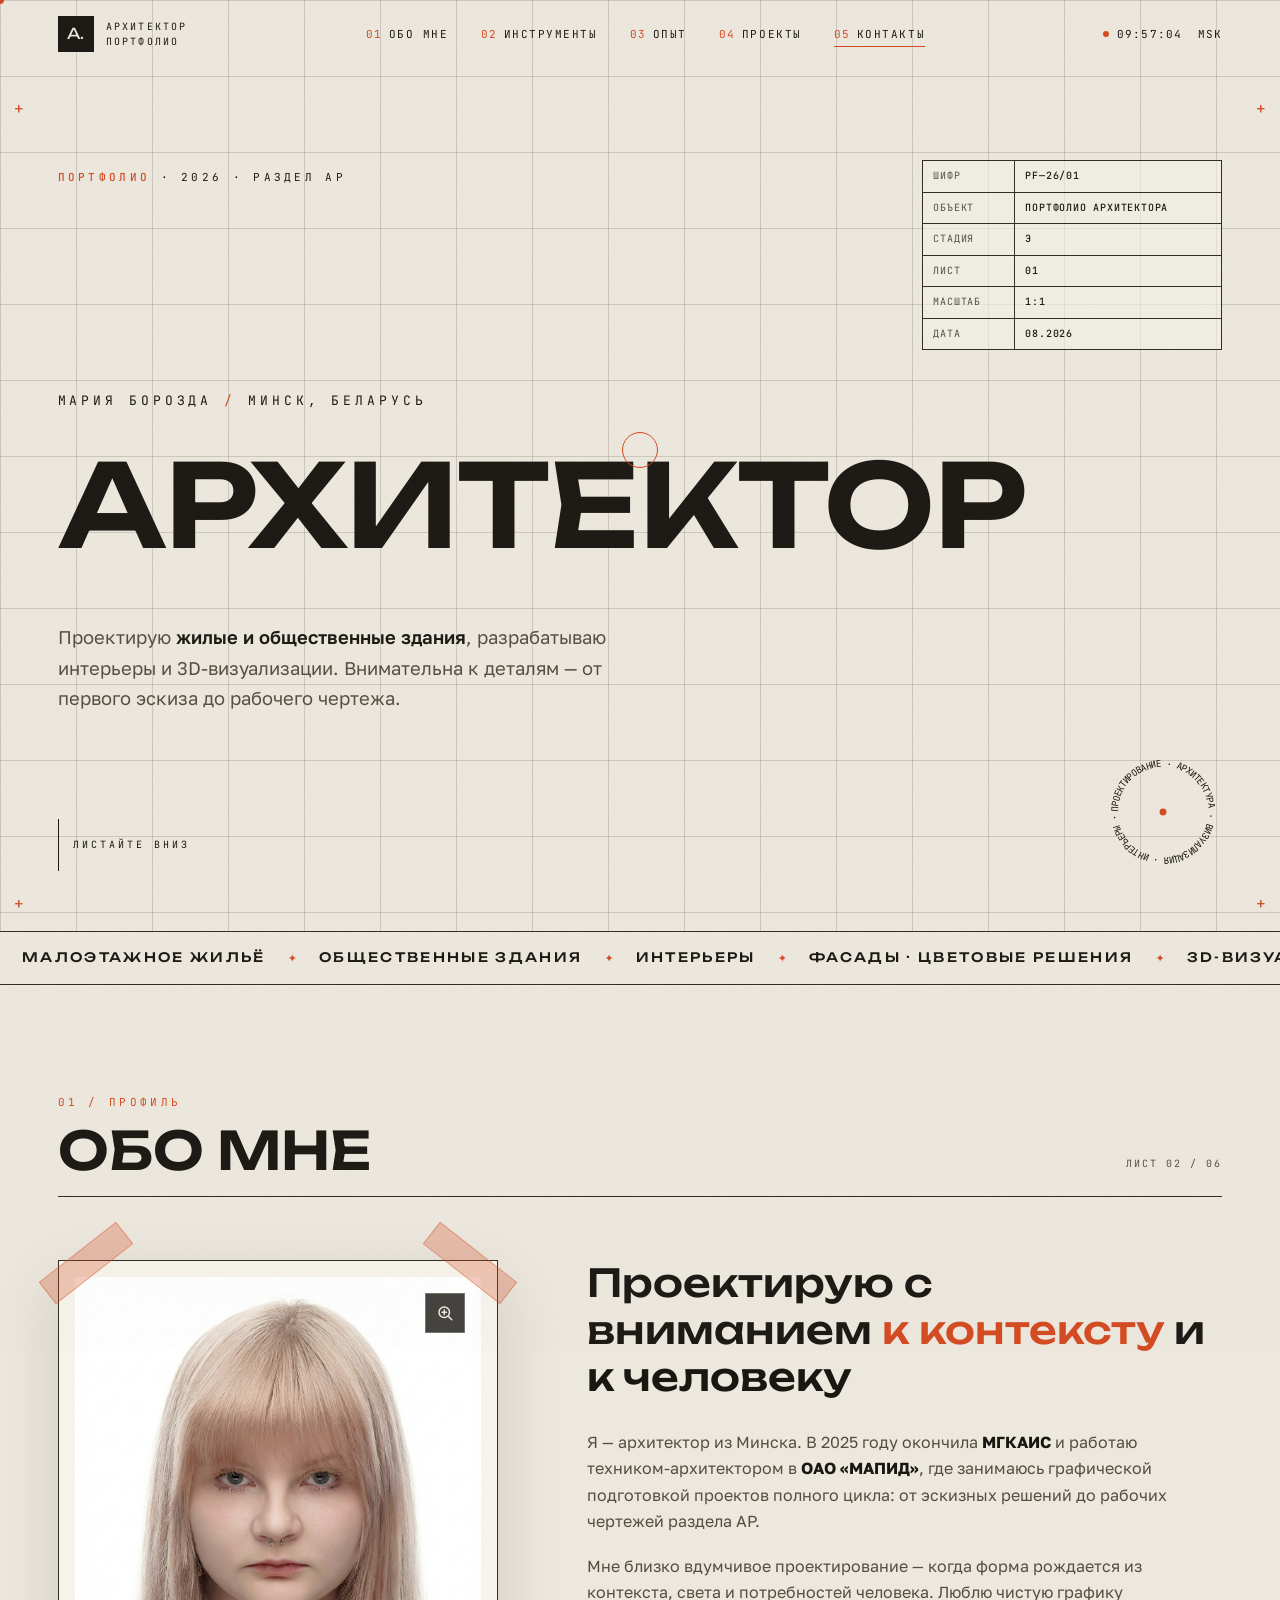
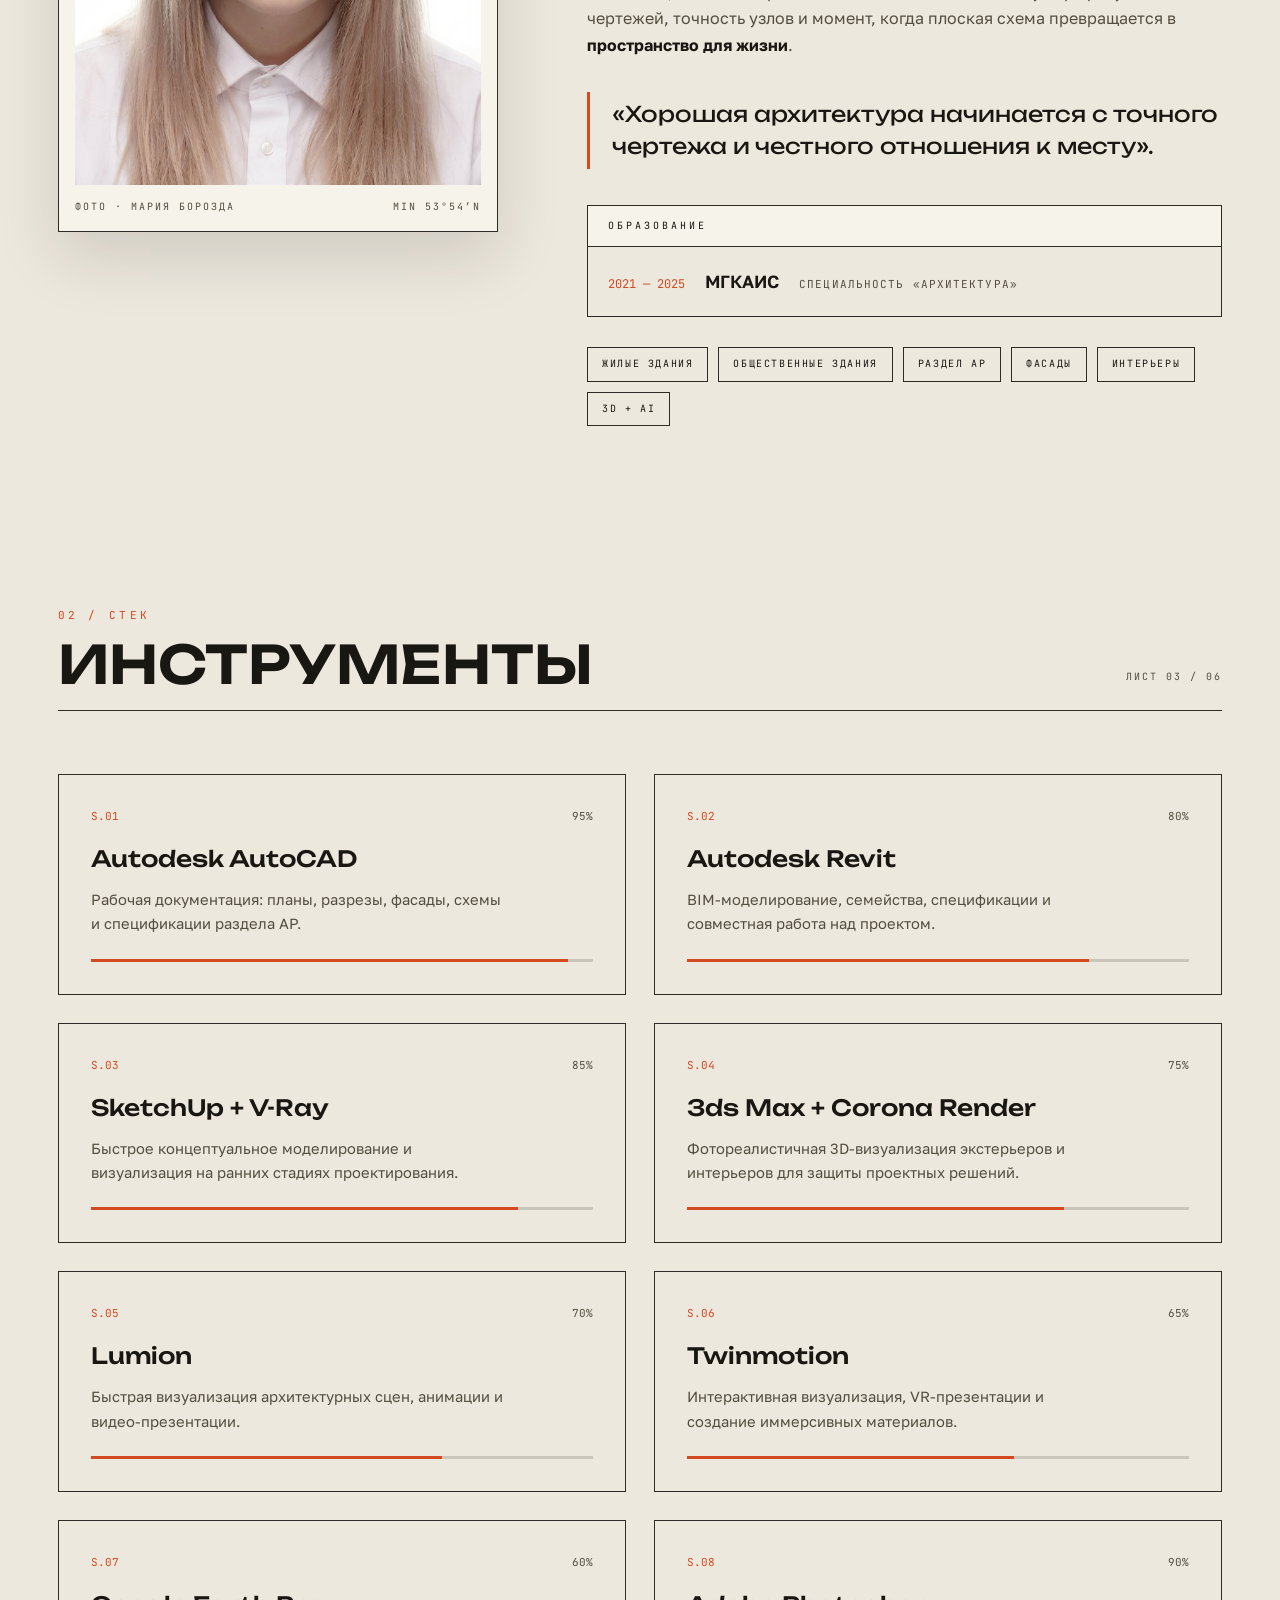
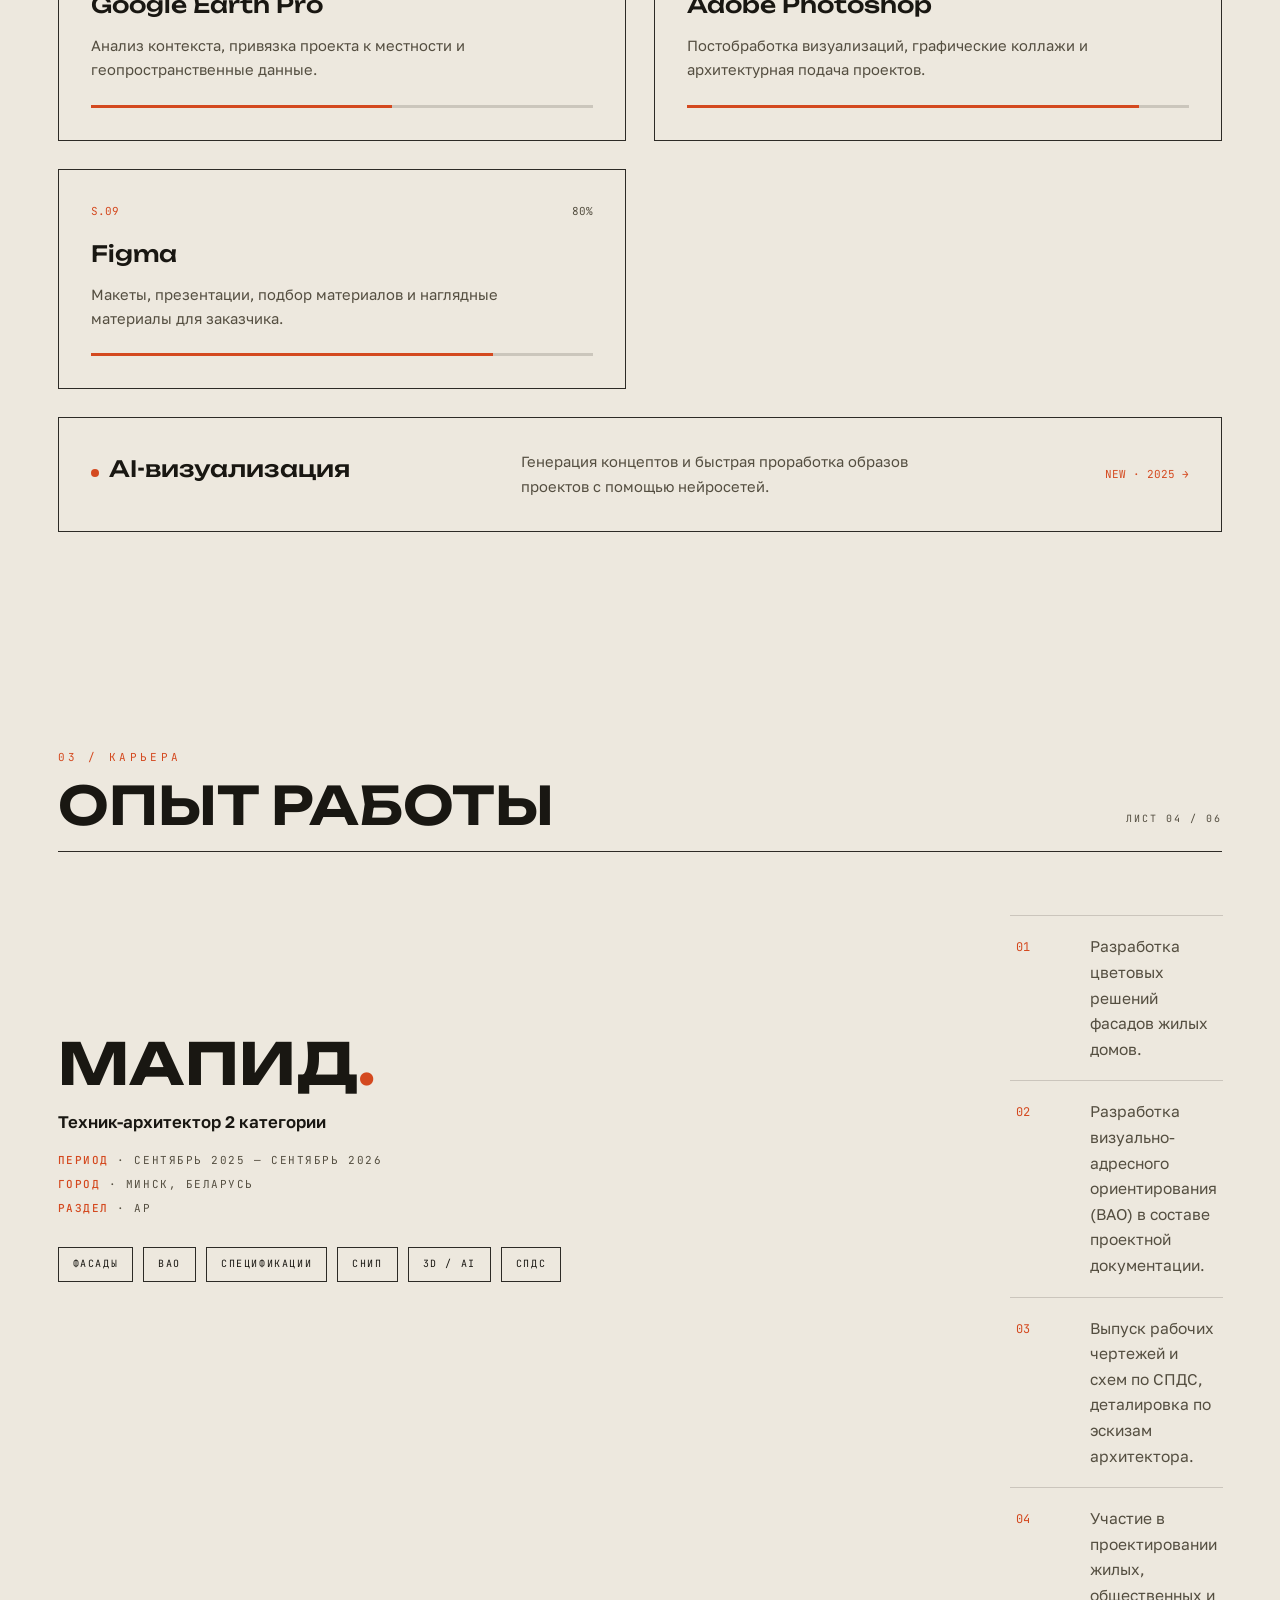
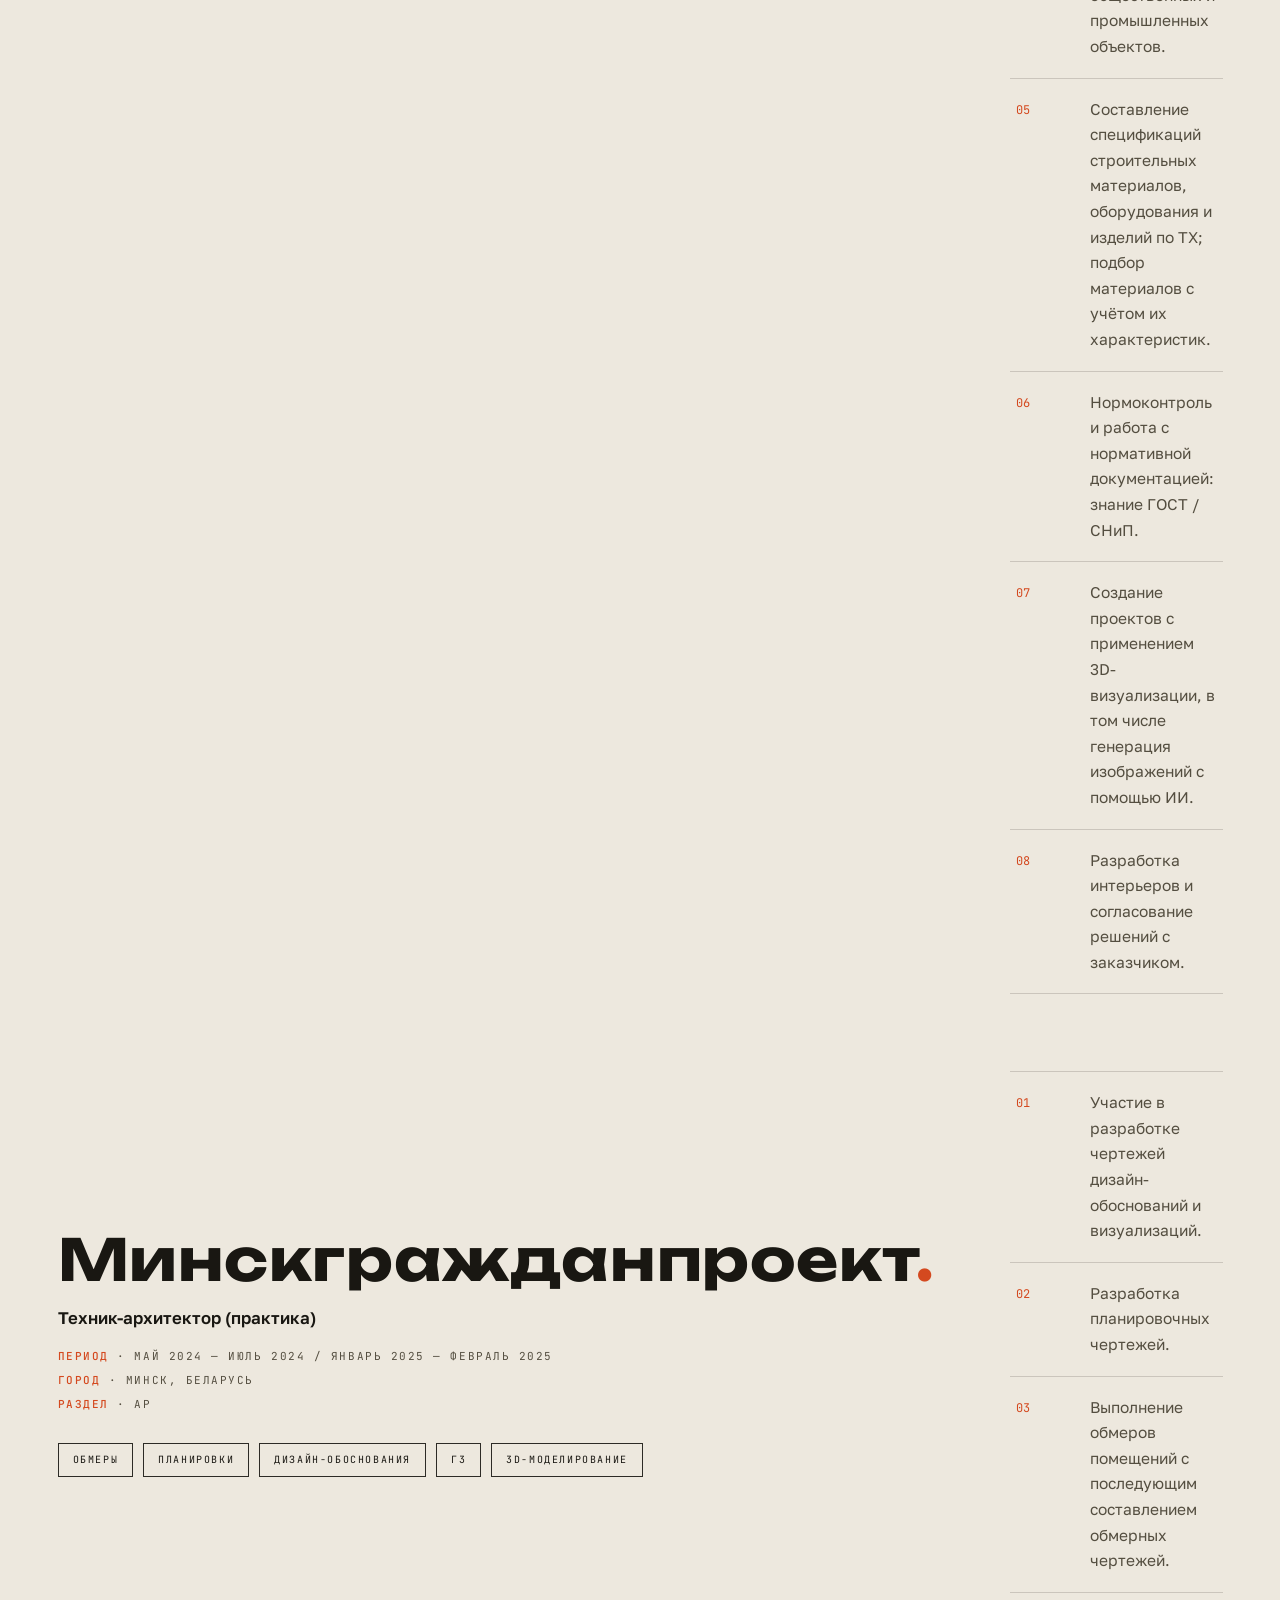
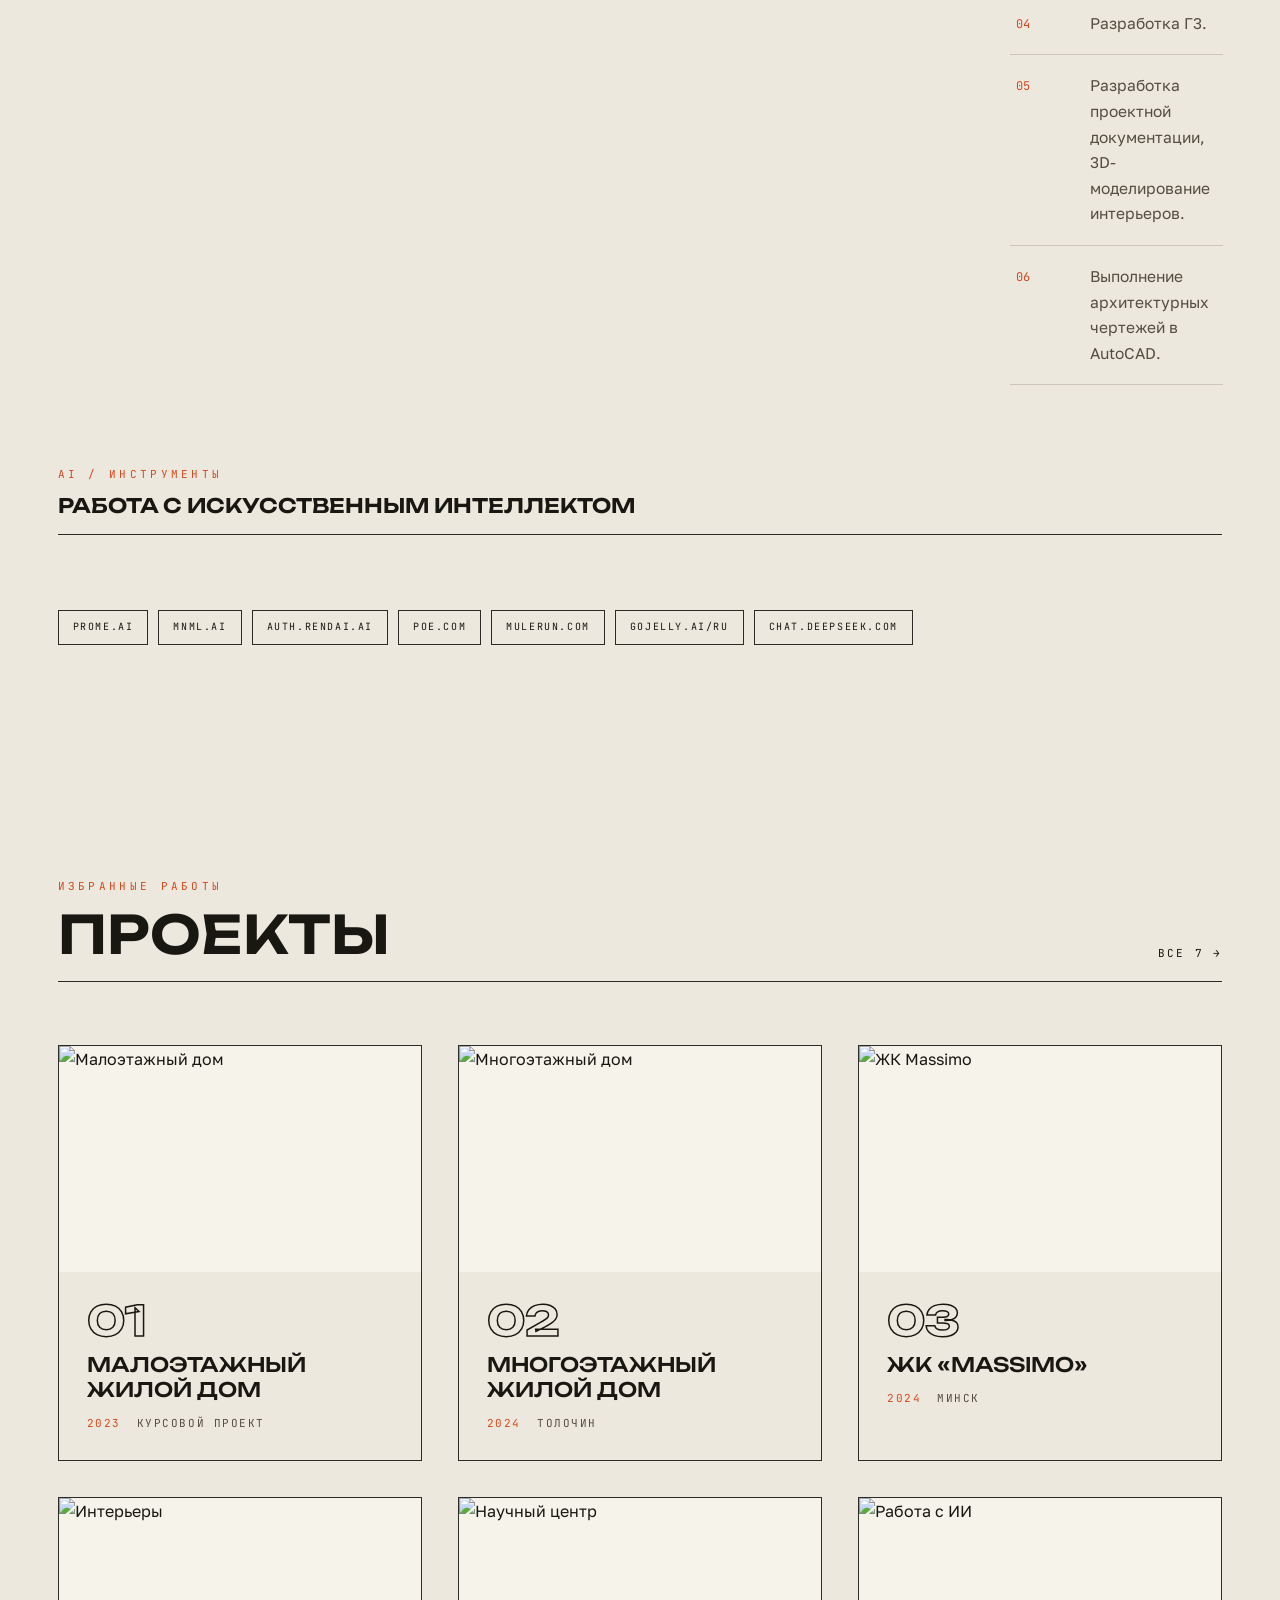
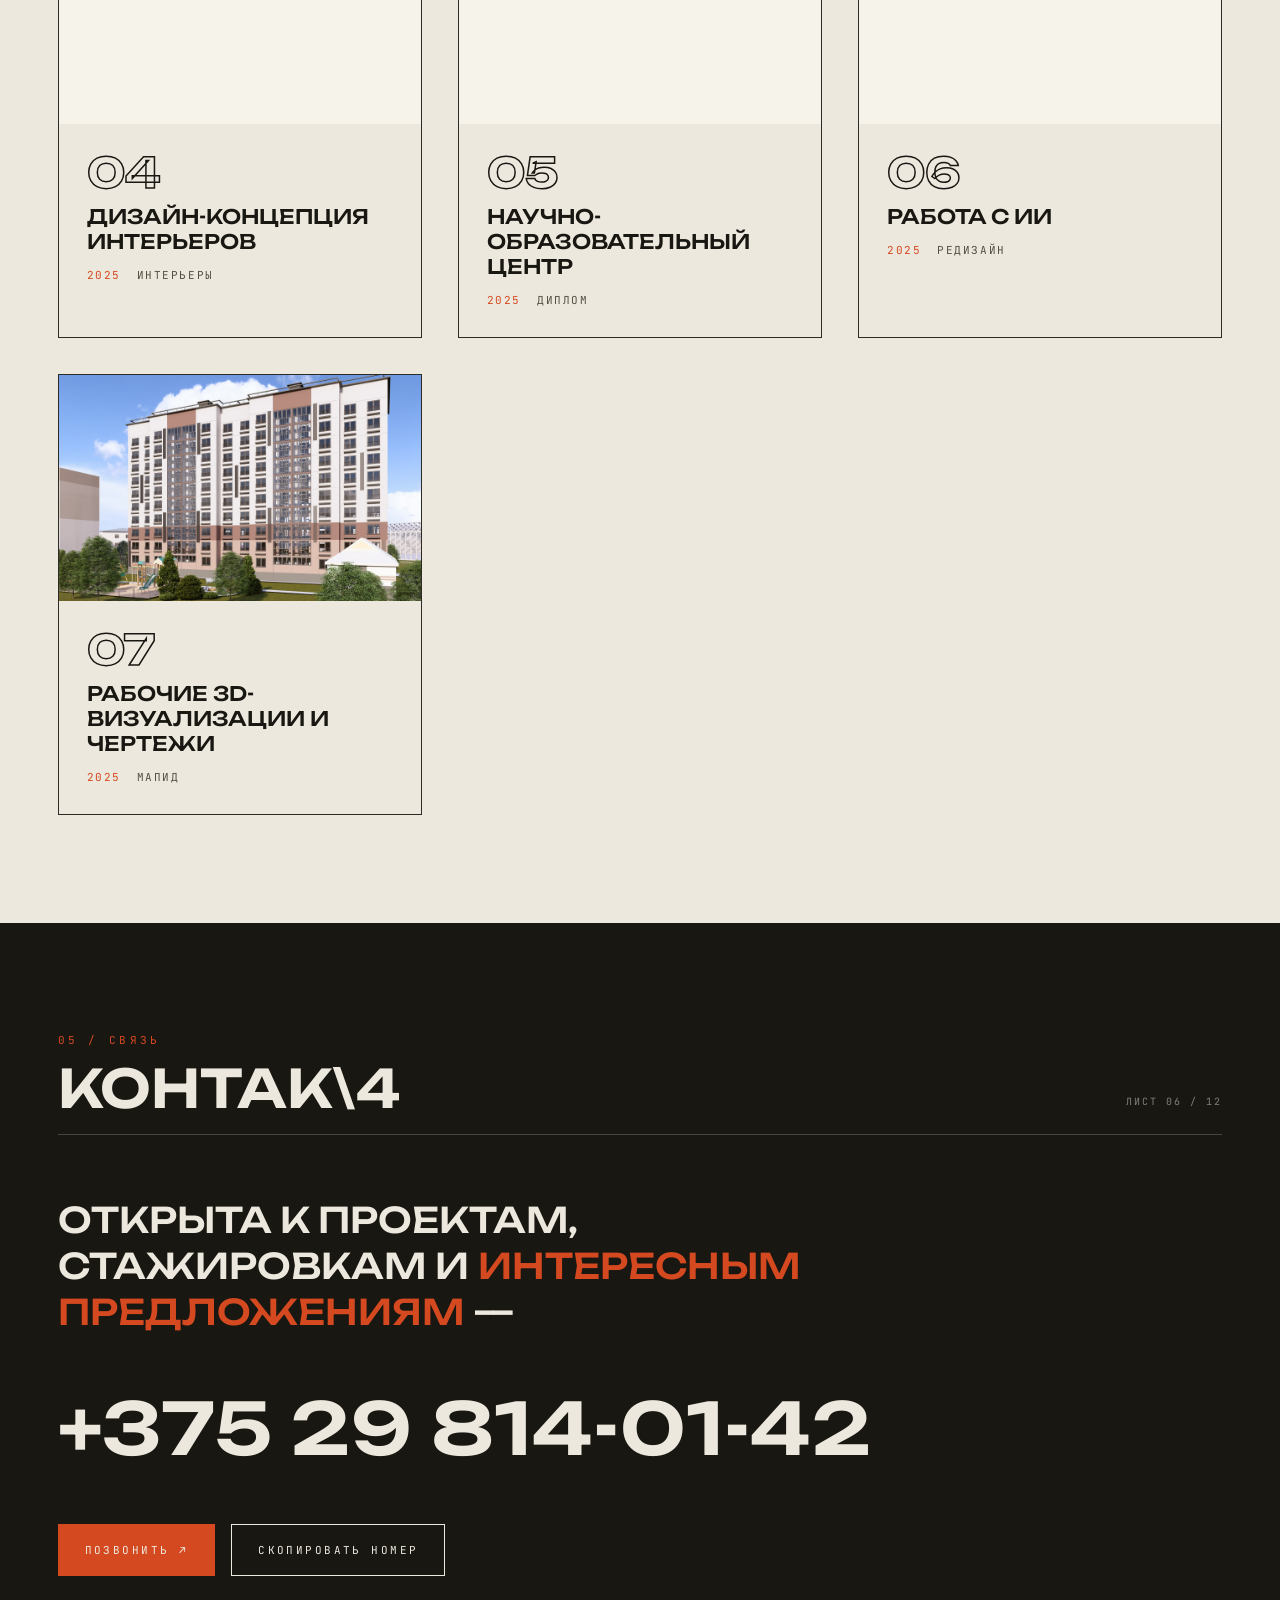
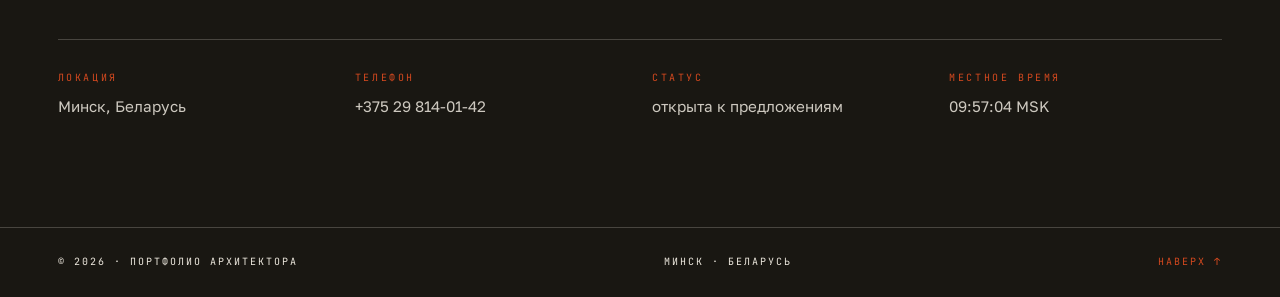
==== commit e4972745: "новый формат" ====
--- a/index.html
+++ b/index.html
@@ -3,20 +3,12 @@
 <head>
 <meta charset="UTF-8">
 <meta name="viewport" content="width=device-width, initial-scale=1.0">
-<meta name="color-scheme" content="light">
-<meta name="description" content="Портфолио архитектора: жилые и общественные здания, интерьеры, 3D-визуализация. Минск, Беларусь.">
 <title>Архитектор — Портфолио</title>
-
-<link rel="icon" href="data:image/svg+xml,%3Csvg xmlns='http://www.w3.org/2000/svg' viewBox='0 0 64 64'%3E%3Crect width='64' height='64' fill='%23191712'/%3E%3Ctext x='32' y='44' font-size='34' text-anchor='middle' fill='%23EDE8DE' font-family='sans-serif'%3EА%3C/text%3E%3C/svg%3E">
-
 <link rel="preconnect" href="https://fonts.googleapis.com">
 <link rel="preconnect" href="https://fonts.gstatic.com" crossorigin>
 <link href="https://fonts.googleapis.com/css2?family=Unbounded:wght@400;500;600;700&family=Golos+Text:wght@400;500;600&family=JetBrains+Mono:wght@400;500&display=swap" rel="stylesheet">
-
-<!-- Подключение CSS -->
-<link rel="stylesheet" href="styles.css">
-
-<noscript><style>.loader{display:none}</style></noscript>
+<link rel="stylesheet" href="css/styles.css">
+
 </head>
 <body>
 
@@ -126,36 +118,7 @@
   </div>
 </div>
 
-<!-- БЛОК 6: СОДЕРЖАНИЕ -->
-<section class="section" id="contents">
-  <div class="section-head">
-    <div>
-      <span class="section-label">00 / Навигация</span>
-      <h2 class="section-title" data-scramble>Содержание</h2>
-    </div>
-    <span class="sheet-no">Лист 01 / 06</span>
-  </div>
-
-  <ol class="toc" data-reveal>
-    <li><a href="#about">
-      <span class="toc__num">01</span><span class="toc__name">Обо мне</span>
-      <span class="toc__dots"></span><span class="toc__note">образование · подход</span><span class="toc__arrow">→</span></a></li>
-    <li><a href="#skills">
-      <span class="toc__num">02</span><span class="toc__name">Инструменты</span>
-      <span class="toc__dots"></span><span class="toc__note">AutoCAD · Figma · Photoshop</span><span class="toc__arrow">→</span></a></li>
-    <li><a href="#experience">
-      <span class="toc__num">03</span><span class="toc__name">Опыт работы</span>
-      <span class="toc__dots"></span><span class="toc__note">ОАО «МАПИД»</span><span class="toc__arrow">→</span></a></li>
-    <li><a href="#projects">
-<!-- Стало: -->
-<li><a href="#projects">
-  <span class="toc__num">04</span><span class="toc__name">Проекты</span>
-  <span class="toc__dots"></span><span class="toc__note">01 · 02 · 03 · 04 · 05 · 06 ·  07 · проекты</span><span class="toc__arrow">→</span></a></li>
-    <li><a href="#contacts">
-      <span class="toc__num">05</span><span class="toc__name">Контакты</span>
-      <span class="toc__dots"></span><span class="toc__note">+375 29 814-01-42</span><span class="toc__arrow">→</span></a></li>
-  </ol>
-</section>
+
 
 <!-- БЛОК 7: ОБО МНЕ -->
 <section class="section" id="about">
@@ -187,8 +150,7 @@
         <figcaption><span>Фото · Мария Борозда</span><span>MIN 53°54′N</span></figcaption>
       </figure>
     </div>
-
-    <div class="about-body">
+<div class="about-body">
       <div class="mask" data-reveal><span>
         <h2>Проектирую с вниманием <em>к контексту</em> и к человеку</h2>
       </span></div>
@@ -225,6 +187,8 @@
   </div>
 </section>
 
+
+
 <!-- БЛОК 8: ИНСТРУМЕНТЫ -->
 <section class="section section--pad-top" id="skills">
   <div class="section-head">
@@ -310,6 +274,7 @@
     </article>
   </div>
 </section>
+
 
 <!-- БЛОК 9: ОПЫТ РАБОТЫ -->
 <section class="section" id="experience">
@@ -396,2248 +361,95 @@
 </div>
 </section>
 
-<!-- БЛОК 10: ПРОЕКТЫ -->
-<section class="section" id="projects">
+
+
+
+
+
+<!-- ПРЕВЬЮ ПРОЕКТОВ -->
+<section class="section">
   <div class="section-head">
     <div>
-      <span class="section-label">04 / Избранные работы</span>
-      <h2 class="section-title" data-scramble>Проекты</h2>
-    </div>
-    <span class="sheet-no">Лист 05 / 12</span>
-  </div>
-
-  <article class="project">
-    <div class="project__head">
-      <div class="project__idx" aria-hidden="true">01</div>
-      <div class="project__title">
-        <div class="mask" data-reveal><span><h3>Малоэтажный жилой дом</h3></span></div>
-        <dl class="p-meta" data-reveal style="--d:.1s">
-          <div><dt>Тип</dt><dd>Курсовой проект · малоэтажное жильё</dd></div>
-          <div><dt>Год</dt><dd>2023</dd></div>
-          <div><dt>Локация</dt><dd>Сельская местность, у соснового леса</dd></div>
-          <div><dt>Софт</dt><dd>AutoCAD · 3ds Max + Corona · Photoshop</dd></div>
-        </dl>
-      </div>
-    </div>
-
-    <div class="project__desc" data-reveal>
-      <p>
-        <strong>Дом, развёрнутый к лесу.</strong> Курсовой проект 2023 года — малоэтажный
-        жилой дом для жизни в окружении природы. Участок расположен в сельской местности
-        и одной из границ примыкает к сосновому бору. Именно это стало отправной точкой
-        планировочного решения: дом смещён ближе к въезду, чтобы раскрыть просторный
-        задний двор в сторону леса и впустить пейзаж в жилые пространства.
-      </p>
-      <br>
-      <p>
-        Проект проработан от генерального плана до фасадов: выполнены планы и разрезы,
-        цветовое решение и фотореалистичные визуализации в 3ds Max + Corona Render.
-      </p>
-    </div>
-
-    <figure class="shot shot--main" data-reveal data-gallery="project-01">
-      <img src="img/hose_01.png" alt="Малоэтажный жилой дом — главная визуализация экстерьера" loading="lazy"
-           class="lightbox-trigger"
-           data-seed="pine-forest-house-main" data-w="1600" data-h="900">
-      <span class="zoom-icon" aria-hidden="true">
-        <svg viewBox="0 0 24 24" fill="none" stroke="currentColor" stroke-width="2" stroke-linecap="round" stroke-linejoin="round">
-          <circle cx="11" cy="11" r="7"></circle>
-          <line x1="21" y1="21" x2="16.65" y2="16.65"></line>
-          <line x1="11" y1="8" x2="11" y2="14"></line>
-          <line x1="8" y1="11" x2="14" y2="11"></line>
-        </svg>
-      </span>
-      <figcaption>Фиг. 01 — экстерьер</figcaption>
-    </figure>
-
-    <div class="shots-duo">
-      <figure class="shot" data-reveal data-gallery="project-01">
-        <img src="img/hose_02.png" alt="Малоэтажный жилой дом — фрагмент фасада" loading="lazy"
-             class="lightbox-trigger"
-             data-seed="pine-forest-house-facade" data-w="1000" data-h="1250">
-        <span class="zoom-icon" aria-hidden="true">
-          <svg viewBox="0 0 24 24" fill="none" stroke="currentColor" stroke-width="2" stroke-linecap="round" stroke-linejoin="round">
-            <circle cx="11" cy="11" r="7"></circle>
-            <line x1="21" y1="21" x2="16.65" y2="16.65"></line>
-            <line x1="11" y1="8" x2="11" y2="14"></line>
-            <line x1="8" y1="11" x2="14" y2="11"></line>
-          </svg>
-        </span>
-        <figcaption>Фиг. 02</figcaption>
-      </figure>
-      <figure class="shot" data-reveal style="--d:.12s" data-gallery="project-01">
-        <img src="img/hose_03.png" alt="Малоэтажный жилой дом — вид со стороны двора" loading="lazy"
-             class="lightbox-trigger"
-             data-seed="pine-forest-house-yard" data-w="1000" data-h="1250">
-        <span class="zoom-icon" aria-hidden="true">
-          <svg viewBox="0 0 24 24" fill="none" stroke="currentColor" stroke-width="2" stroke-linecap="round" stroke-linejoin="round">
-            <circle cx="11" cy="11" r="7"></circle>
-            <line x1="21" y1="21" x2="16.65" y2="16.65"></line>
-            <line x1="11" y1="8" x2="11" y2="14"></line>
-            <line x1="8" y1="11" x2="14" y2="11"></line>
-          </svg>
-        </span>
-        <figcaption>Фиг. 03</figcaption>
-      </figure>
-    </div>
-  </article>
+      <span class="section-label">Избранные работы</span>
+      <h2 class="section-title">Проекты</h2>
+    </div>
+    <a href="projects.html" class="mono" style="font-size:11px;letter-spacing:.2em;text-transform:uppercase">Все 7 →</a>
+  </div>
+
+  <div class="projects-grid">
+    <a class="project-card" href="project-01.html">
+      <div class="project-card__img"><img src="img/hose_01.png" alt="Малоэтажный дом" loading="lazy"></div>
+      <div class="project-card__body">
+        <div class="project-card__idx">01</div>
+        <h3 class="project-card__name">Малоэтажный жилой дом</h3>
+        <div class="project-card__meta"><i>2023</i><span>Курсовой проект</span></div>
+      </div>
+    </a>
+
+    <a class="project-card" href="project-02.html">
+      <div class="project-card__img"><img src="img/project_2_1.png" alt="Многоэтажный дом" loading="lazy"></div>
+      <div class="project-card__body">
+        <div class="project-card__idx">02</div>
+        <h3 class="project-card__name">Многоэтажный жилой дом</h3>
+        <div class="project-card__meta"><i>2024</i><span>Толочин</span></div>
+      </div>
+    </a>
+
+    <a class="project-card" href="project-03.html">
+      <div class="project-card__img"><img src="img/project_03_1.png" alt="ЖК Massimo" loading="lazy"></div>
+      <div class="project-card__body">
+        <div class="project-card__idx">03</div>
+        <h3 class="project-card__name">ЖК «Massimo»</h3>
+        <div class="project-card__meta"><i>2024</i><span>Минск</span></div>
+      </div>
+    </a>
+
+    <a class="project-card" href="project-04.html">
+      <div class="project-card__img"><img src="img/project_04_1.png" alt="Интерьеры" loading="lazy"></div>
+      <div class="project-card__body">
+        <div class="project-card__idx">04</div>
+        <h3 class="project-card__name">Дизайн-концепция интерьеров</h3>
+        <div class="project-card__meta"><i>2025</i><span>Интерьеры</span></div>
+      </div>
+    </a>
+
+    <a class="project-card" href="project-05.html">
+      <div class="project-card__img"><img src="img/project_05_1.png" alt="Научный центр" loading="lazy"></div>
+      <div class="project-card__body">
+        <div class="project-card__idx">05</div>
+        <h3 class="project-card__name">Научно-образовательный центр</h3>
+        <div class="project-card__meta"><i>2025</i><span>Диплом</span></div>
+      </div>
+    </a>
+
+    <a class="project-card" href="project-06.html">
+      <div class="project-card__img"><img src="img/project_06_8.png" alt="Работа с ИИ" loading="lazy"></div>
+      <div class="project-card__body">
+        <div class="project-card__idx">06</div>
+        <h3 class="project-card__name">Работа с ИИ</h3>
+        <div class="project-card__meta"><i>2025</i><span>Редизайн</span></div>
+      </div>
+    </a>
+
+    <a class="project-card" href="project-07.html">
+      <div class="project-card__img"><img src="img/project_07_1.png" alt="МАПИД" loading="lazy"></div>
+      <div class="project-card__body">
+        <div class="project-card__idx">07</div>
+        <h3 class="project-card__name">Рабочие 3D-визуализации и чертежи</h3>
+        <div class="project-card__meta"><i>2025</i><span>МАПИД</span></div>
+      </div>
+    </a>
+  </div>
 </section>
-<!-- БЛОК 10.1: ЧЕРТЕЖИ -->
-<div class="drawings" data-reveal>
-  <h4 class="drawings__title">Чертежи</h4>
-  <div class="drawings__desc">
-    <p>
-      <strong>Дом состоит из двух частей.</strong> Первая, большая часть, включает общественные функции: гостиную с кухней, гостевую спальню, санузел и хозяйственный блок, связанный с навесом для машин и главным входом.
-    </p>
-    <p>
-      Вторая, меньшая часть, выполняет хозяйскую функцию: мастер спальня, совмещенный санузел и гардеробная, а также котельная, расположенная для удобства ввода коммуникаций.
-    </p>
-    <p>
-      Конструкции дома представляют собой несущие стены из блоков ячеистого бетона, располагающиеся по периметру и в центре здания. Кровля выполнена по классической стропильной системе из дерева с покрытием из металлических листов фальцевой кровли.
-    </p>
-    <p>
-      Декоративным, упорядочивающим и в то же время функциональным элементом служат металлические конструкции навесов над авто и террасой. Они накрыты монолитным поликарбонатом.
-    </p>
-    <p class="drawings__software">
-      <strong>Программы, используемые во время проектирования:</strong> AutoCAD + Photoshop
-    </p>
-  </div>
-  
-  <div class="drawings__grid">
-    <figure class="drawing" data-gallery="project-01-drawings">
-      <img src="img/cherch_01.png" alt="Чертеж 01 — план первого этажа" loading="lazy"
-           class="lightbox-trigger"
-           data-seed="drawing-plan-01" data-w="1600" data-h="1200">
-      <span class="zoom-icon" aria-hidden="true">
-        <svg viewBox="0 0 24 24" fill="none" stroke="currentColor" stroke-width="2" stroke-linecap="round" stroke-linejoin="round">
-          <circle cx="11" cy="11" r="7"></circle>
-          <line x1="21" y1="21" x2="16.65" y2="16.65"></line>
-          <line x1="11" y1="8" x2="11" y2="14"></line>
-          <line x1="8" y1="11" x2="14" y2="11"></line>
-        </svg>
-      </span>
-      <figcaption>Чертеж 01</figcaption>
-    </figure>
-
-    <figure class="drawing" data-gallery="project-01-drawings">
-      <img src="img/cherch_02.png" alt="Чертеж 02 — план второго этажа" loading="lazy"
-           class="lightbox-trigger"
-           data-seed="drawing-plan-02" data-w="1600" data-h="1200">
-      <span class="zoom-icon" aria-hidden="true">
-        <svg viewBox="0 0 24 24" fill="none" stroke="currentColor" stroke-width="2" stroke-linecap="round" stroke-linejoin="round">
-          <circle cx="11" cy="11" r="7"></circle>
-          <line x1="21" y1="21" x2="16.65" y2="16.65"></line>
-          <line x1="11" y1="8" x2="11" y2="14"></line>
-          <line x1="8" y1="11" x2="14" y2="11"></line>
-        </svg>
-      </span>
-      <figcaption>Чертеж 02</figcaption>
-    </figure>
-
-    <figure class="drawing" data-gallery="project-01-drawings">
-      <img src="img/cherch_03.png" alt="Чертеж 03 — фасад" loading="lazy"
-           class="lightbox-trigger"
-           data-seed="drawing-facade-03" data-w="1600" data-h="1200">
-      <span class="zoom-icon" aria-hidden="true">
-        <svg viewBox="0 0 24 24" fill="none" stroke="currentColor" stroke-width="2" stroke-linecap="round" stroke-linejoin="round">
-          <circle cx="11" cy="11" r="7"></circle>
-          <line x1="21" y1="21" x2="16.65" y2="16.65"></line>
-          <line x1="11" y1="8" x2="11" y2="14"></line>
-          <line x1="8" y1="11" x2="14" y2="11"></line>
-        </svg>
-      </span>
-      <figcaption>Чертеж 03</figcaption>
-    </figure>
-
-    <figure class="drawing" data-gallery="project-01-drawings">
-      <img src="img/cherch_04.png" alt="Чертеж 04 — разрез" loading="lazy"
-           class="lightbox-trigger"
-           data-seed="drawing-section-04" data-w="1600" data-h="1200">
-      <span class="zoom-icon" aria-hidden="true">
-        <svg viewBox="0 0 24 24" fill="none" stroke="currentColor" stroke-width="2" stroke-linecap="round" stroke-linejoin="round">
-          <circle cx="11" cy="11" r="7"></circle>
-          <line x1="21" y1="21" x2="16.65" y2="16.65"></line>
-          <line x1="11" y1="8" x2="11" y2="14"></line>
-          <line x1="8" y1="11" x2="14" y2="11"></line>
-        </svg>
-      </span>
-      <figcaption>Чертеж 04</figcaption>
-    </figure>
-
-    <figure class="drawing" data-gallery="project-01-drawings">
-      <img src="img/cherch_05.png" alt="Чертеж 05 — детали" loading="lazy"
-           class="lightbox-trigger"
-           data-seed="drawing-details-05" data-w="1600" data-h="1200">
-      <span class="zoom-icon" aria-hidden="true">
-        <svg viewBox="0 0 24 24" fill="none" stroke="currentColor" stroke-width="2" stroke-linecap="round" stroke-linejoin="round">
-          <circle cx="11" cy="11" r="7"></circle>
-          <line x1="21" y1="21" x2="16.65" y2="16.65"></line>
-          <line x1="11" y1="8" x2="11" y2="14"></line>
-          <line x1="8" y1="11" x2="14" y2="11"></line>
-        </svg>
-      </span>
-      <figcaption>Чертеж 05</figcaption>
-    </figure>
-  </div>
-</div>
-
-<article class="project">
-  <div class="project__head">
-    <div class="project__idx" aria-hidden="true">02</div>
-    <div class="project__title">
-      <div class="mask" data-reveal><span><h3>Многоэтажный жилой дом</h3></span></div>
-      <dl class="p-meta" data-reveal style="--d:.1s">
-        <div><dt>Тип</dt><dd>Курсовой проект · многоэтажное жильё</dd></div>
-        <div><dt>Год</dt><dd>2024</dd></div>
-        <div><dt>Локация</dt><dd>Толочин, Витебская область</dd></div>
-        <div><dt>Софт</dt><dd>AutoCAD · 3ds Max · Corona · Photoshop</dd></div>
-      </dl>
-    </div>
-  </div>
-
-  <div class="project__desc" data-reveal>
-    <p>
-      <strong>Башенный дом с динамичным силуэтом.</strong> Курсовой проект 2024 года — многоэтажный
-      жилой дом башенного типа для города Толочина Витебской области. Участок расположен
-      во втором климатическом районе, на равнинном рельефе, с главным фасадом, ориентированным
-      на улицу Тракторную.
-    </p>
-    <br>
-    <p>
-      Запроектирован дом на 8 квартир: 1 студия, 1 трёхкомнатная, 2 однокомнатные и 4 двухкомнатные.
-      Также предусмотрены 2 общественных этажа с коворкингом и кафетерием на 50 мест.
-      Дом состоит из 22 жилых этажей, 2 общественных этажей и 1 частичного этажа хостела
-      с выходом на улицу.
-    </p>
-    <br>
-    <p>
-      Общая композиция здания динамична благодаря разнообразным балконам и парапетам.
-      Основной объём отделки — облицовочный кирпич трёх оттенков серого: от тёмного до светлого.
-      Первый этаж и некоторые элементы фасада отделаны металлическими облицовочными плитами
-      комплиментарного бежевого цвета, выполненными под декоративную штукатурку.
-    </p>
-  </div>
-
-  <figure class="shot shot--main" data-reveal>
-    <img src="img/project_2_1.png" alt="Многоэтажный жилой дом — главный фасад" loading="lazy"
-         class="lightbox-trigger"
-         data-seed="tower-house-main" data-w="1600" data-h="900">
-    <span class="zoom-icon" aria-hidden="true">
-      <svg viewBox="0 0 24 24" fill="none" stroke="currentColor" stroke-width="2" stroke-linecap="round" stroke-linejoin="round">
-        <circle cx="11" cy="11" r="7"></circle>
-        <line x1="21" y1="21" x2="16.65" y2="16.65"></line>
-        <line x1="11" y1="8" x2="11" y2="14"></line>
-        <line x1="8" y1="11" x2="14" y2="11"></line>
-      </svg>
-    </span>
-    <figcaption>Фиг. 01 — главный фасад</figcaption>
-  </figure>
-
-  <figure class="shot shot--main" data-reveal>
-    <img src="img/project_2_2.png" alt="Многоэтажный жилой дом — боковой фасад" loading="lazy"
-         class="lightbox-trigger"
-         data-seed="tower-house-side" data-w="1600" data-h="900">
-    <span class="zoom-icon" aria-hidden="true">
-      <svg viewBox="0 0 24 24" fill="none" stroke="currentColor" stroke-width="2" stroke-linecap="round" stroke-linejoin="round">
-        <circle cx="11" cy="11" r="7"></circle>
-        <line x1="21" y1="21" x2="16.65" y2="16.65"></line>
-        <line x1="11" y1="8" x2="11" y2="14"></line>
-        <line x1="8" y1="11" x2="14" y2="11"></line>
-      </svg>
-    </span>
-    <figcaption>Фиг. 02 — боковой фасад</figcaption>
-  </figure>
-
-  <!-- БЛОК: ЧЕРТЕЖИ ПРОЕКТА 02 -->
-  <div class="drawings" data-reveal>
-    <h4 class="drawings__title">Чертежи</h4>
-    <div class="drawings__desc">
-      <p>
-        <strong>Полный комплект рабочей документации</strong> для многоэтажного жилого дома башенного типа.
-        Включает планы этажей, фасады, разрезы и узлы.
-      </p>
-      <p class="drawings__software">
-        <strong>Программы, используемые во время проектирования:</strong> AutoCAD + Photoshop
-      </p>
-    </div>
-    
-    <div class="drawings__grid">
-      <figure class="drawing" data-gallery="project-02-drawings">
-        <img src="img/cherch_2_1.png" alt="Чертеж 01 — генеральный план" loading="lazy"
-             class="lightbox-trigger"
-             data-seed="tower-drawing-01" data-w="1600" data-h="1200">
-        <span class="zoom-icon" aria-hidden="true">
-          <svg viewBox="0 0 24 24" fill="none" stroke="currentColor" stroke-width="2" stroke-linecap="round" stroke-linejoin="round">
-            <circle cx="11" cy="11" r="7"></circle>
-            <line x1="21" y1="21" x2="16.65" y2="16.65"></line>
-            <line x1="11" y1="8" x2="11" y2="14"></line>
-            <line x1="8" y1="11" x2="14" y2="11"></line>
-          </svg>
-        </span>
-        <figcaption>Чертеж 01</figcaption>
-      </figure>
-
-      <figure class="drawing" data-gallery="project-02-drawings">
-        <img src="img/cherch_2_2.png" alt="Чертеж 02 — план этажа" loading="lazy"
-             class="lightbox-trigger"
-             data-seed="tower-drawing-02" data-w="1600" data-h="1200">
-        <span class="zoom-icon" aria-hidden="true">
-          <svg viewBox="0 0 24 24" fill="none" stroke="currentColor" stroke-width="2" stroke-linecap="round" stroke-linejoin="round">
-            <circle cx="11" cy="11" r="7"></circle>
-            <line x1="21" y1="21" x2="16.65" y2="16.65"></line>
-            <line x1="11" y1="8" x2="11" y2="14"></line>
-            <line x1="8" y1="11" x2="14" y2="11"></line>
-          </svg>
-        </span>
-        <figcaption>Чертеж 02</figcaption>
-      </figure>
-
-      <figure class="drawing" data-gallery="project-02-drawings">
-        <img src="img/cherch_2_3.png" alt="Чертеж 03 — фасад" loading="lazy"
-             class="lightbox-trigger"
-             data-seed="tower-drawing-03" data-w="1600" data-h="1200">
-        <span class="zoom-icon" aria-hidden="true">
-          <svg viewBox="0 0 24 24" fill="none" stroke="currentColor" stroke-width="2" stroke-linecap="round" stroke-linejoin="round">
-            <circle cx="11" cy="11" r="7"></circle>
-            <line x1="21" y1="21" x2="16.65" y2="16.65"></line>
-            <line x1="11" y1="8" x2="11" y2="14"></line>
-            <line x1="8" y1="11" x2="14" y2="11"></line>
-          </svg>
-        </span>
-        <figcaption>Чертеж 03</figcaption>
-      </figure>
-
-      <figure class="drawing" data-gallery="project-02-drawings">
-        <img src="img/cherch_2_4.png" alt="Чертеж 04 — разрез" loading="lazy"
-             class="lightbox-trigger"
-             data-seed="tower-drawing-04" data-w="1600" data-h="1200">
-        <span class="zoom-icon" aria-hidden="true">
-          <svg viewBox="0 0 24 24" fill="none" stroke="currentColor" stroke-width="2" stroke-linecap="round" stroke-linejoin="round">
-            <circle cx="11" cy="11" r="7"></circle>
-            <line x1="21" y1="21" x2="16.65" y2="16.65"></line>
-            <line x1="11" y1="8" x2="11" y2="14"></line>
-            <line x1="8" y1="11" x2="14" y2="11"></line>
-          </svg>
-        </span>
-        <figcaption>Чертеж 04</figcaption>
-      </figure>
-
-      <figure class="drawing" data-gallery="project-02-drawings">
-        <img src="img/cherch_2_5.png" alt="Чертеж 05 — детали" loading="lazy"
-             class="lightbox-trigger"
-             data-seed="tower-drawing-05" data-w="1600" data-h="1200">
-        <span class="zoom-icon" aria-hidden="true">
-          <svg viewBox="0 0 24 24" fill="none" stroke="currentColor" stroke-width="2" stroke-linecap="round" stroke-linejoin="round">
-            <circle cx="11" cy="11" r="7"></circle>
-            <line x1="21" y1="21" x2="16.65" y2="16.65"></line>
-            <line x1="11" y1="8" x2="11" y2="14"></line>
-            <line x1="8" y1="11" x2="14" y2="11"></line>
-          </svg>
-        </span>
-        <figcaption>Чертеж 05</figcaption>
-      </figure>
-
-      <figure class="drawing" data-gallery="project-02-drawings">
-        <img src="img/cherch_2_6.png" alt="Чертеж 06 — узлы" loading="lazy"
-             class="lightbox-trigger"
-             data-seed="tower-drawing-06" data-w="1600" data-h="1200">
-        <span class="zoom-icon" aria-hidden="true">
-          <svg viewBox="0 0 24 24" fill="none" stroke="currentColor" stroke-width="2" stroke-linecap="round" stroke-linejoin="round">
-            <circle cx="11" cy="11" r="7"></circle>
-            <line x1="21" y1="21" x2="16.65" y2="16.65"></line>
-            <line x1="11" y1="8" x2="11" y2="14"></line>
-            <line x1="8" y1="11" x2="14" y2="11"></line>
-          </svg>
-        </span>
-        <figcaption>Чертеж 06</figcaption>
-      </figure>
-    </div>
-  </div>
-
-  <!-- БЛОК: РЕНДЕРЫ ПРОЕКТА 02 -->
-  <div class="drawings" data-reveal>
-    <h4 class="drawings__title">Рендеры</h4>
-    <div class="drawings__desc">
-      <p>
-        <strong>Фотореалистичные визуализации</strong> экстерьера многоэтажного жилого дома.
-        Показаны различные ракурсы и время суток для полного представления архитектурного образа.
-      </p>
-      <p class="drawings__software">
-        <strong>Программы, используемые во время проектирования:</strong> 3ds Max + Corona Render + Photoshop
-      </p>
-    </div>
-    
-    <div class="drawings__grid">
-      <figure class="drawing" data-gallery="project-02-renders">
-        <img src="img/render_02_1.png" alt="Рендер 01 — главный вид" loading="lazy"
-             class="lightbox-trigger"
-             data-seed="tower-render-01" data-w="1600" data-h="1200">
-        <span class="zoom-icon" aria-hidden="true">
-          <svg viewBox="0 0 24 24" fill="none" stroke="currentColor" stroke-width="2" stroke-linecap="round" stroke-linejoin="round">
-            <circle cx="11" cy="11" r="7"></circle>
-            <line x1="21" y1="21" x2="16.65" y2="16.65"></line>
-            <line x1="11" y1="8" x2="11" y2="14"></line>
-            <line x1="8" y1="11" x2="14" y2="11"></line>
-          </svg>
-        </span>
-        <figcaption>Рендер 01</figcaption>
-      </figure>
-
-      <figure class="drawing" data-gallery="project-02-renders">
-        <img src="img/render_02_2.png" alt="Рендер 02 — боковой вид" loading="lazy"
-             class="lightbox-trigger"
-             data-seed="tower-render-02" data-w="1600" data-h="1200">
-        <span class="zoom-icon" aria-hidden="true">
-          <svg viewBox="0 0 24 24" fill="none" stroke="currentColor" stroke-width="2" stroke-linecap="round" stroke-linejoin="round">
-            <circle cx="11" cy="11" r="7"></circle>
-            <line x1="21" y1="21" x2="16.65" y2="16.65"></line>
-            <line x1="11" y1="8" x2="11" y2="14"></line>
-            <line x1="8" y1="11" x2="14" y2="11"></line>
-          </svg>
-        </span>
-        <figcaption>Рендер 02</figcaption>
-      </figure>
-
-      <figure class="drawing" data-gallery="project-02-renders">
-        <img src="img/render_02_3.png" alt="Рендер 03 — перспектива" loading="lazy"
-             class="lightbox-trigger"
-             data-seed="tower-render-03" data-w="1600" data-h="1200">
-        <span class="zoom-icon" aria-hidden="true">
-          <svg viewBox="0 0 24 24" fill="none" stroke="currentColor" stroke-width="2" stroke-linecap="round" stroke-linejoin="round">
-            <circle cx="11" cy="11" r="7"></circle>
-            <line x1="21" y1="21" x2="16.65" y2="16.65"></line>
-            <line x1="11" y1="8" x2="11" y2="14"></line>
-            <line x1="8" y1="11" x2="14" y2="11"></line>
-          </svg>
-        </span>
-        <figcaption>Рендер 03</figcaption>
-      </figure>
-    </div>
-  </div>
-
-  <!-- БЛОК: ИНТЕРЬЕРЫ ПРОЕКТА 02 -->
-  <div class="drawings" data-reveal>
-    <h4 class="drawings__title">Фрагменты интерьера</h4>
-    <div class="drawings__desc">
-      <p>
-        <strong>Визуализации интерьеров</strong> общественных и жилых помещений.
-        Показаны концепции оформления коворкинга, кафетерия и жилых квартир.
-      </p>
-      <p class="drawings__software">
-        <strong>Программы, используемые во время проектирования:</strong> 3ds Max + Corona Render + Photoshop + Prome AI
-      </p>
-    </div>
-    
-    <div class="drawings__grid">
-      <figure class="drawing" data-gallery="project-02-interiors">
-        <img src="img/interer_02_1.png" alt="Интерьер 01" loading="lazy"
-             class="lightbox-trigger"
-             data-seed="tower-interior-01" data-w="1600" data-h="1200">
-        <span class="zoom-icon" aria-hidden="true">
-          <svg viewBox="0 0 24 24" fill="none" stroke="currentColor" stroke-width="2" stroke-linecap="round" stroke-linejoin="round">
-            <circle cx="11" cy="11" r="7"></circle>
-            <line x1="21" y1="21" x2="16.65" y2="16.65"></line>
-            <line x1="11" y1="8" x2="11" y2="14"></line>
-            <line x1="8" y1="11" x2="14" y2="11"></line>
-          </svg>
-        </span>
-        <figcaption>Интерьер 01</figcaption>
-      </figure>
-
-      <figure class="drawing" data-gallery="project-02-interiors">
-        <img src="img/interer_02_2.png" alt="Интерьер 02" loading="lazy"
-             class="lightbox-trigger"
-             data-seed="tower-interior-02" data-w="1600" data-h="1200">
-        <span class="zoom-icon" aria-hidden="true">
-          <svg viewBox="0 0 24 24" fill="none" stroke="currentColor" stroke-width="2" stroke-linecap="round" stroke-linejoin="round">
-            <circle cx="11" cy="11" r="7"></circle>
-            <line x1="21" y1="21" x2="16.65" y2="16.65"></line>
-            <line x1="11" y1="8" x2="11" y2="14"></line>
-            <line x1="8" y1="11" x2="14" y2="11"></line>
-          </svg>
-        </span>
-        <figcaption>Интерьер 02</figcaption>
-      </figure>
-
-      <figure class="drawing" data-gallery="project-02-interiors">
-        <img src="img/interer_02_3.png" alt="Интерьер 03" loading="lazy"
-             class="lightbox-trigger"
-             data-seed="tower-interior-03" data-w="1600" data-h="1200">
-        <span class="zoom-icon" aria-hidden="true">
-          <svg viewBox="0 0 24 24" fill="none" stroke="currentColor" stroke-width="2" stroke-linecap="round" stroke-linejoin="round">
-            <circle cx="11" cy="11" r="7"></circle>
-            <line x1="21" y1="21" x2="16.65" y2="16.65"></line>
-            <line x1="11" y1="8" x2="11" y2="14"></line>
-            <line x1="8" y1="11" x2="14" y2="11"></line>
-          </svg>
-        </span>
-        <figcaption>Интерьер 03</figcaption>
-      </figure>
-
-      <figure class="drawing" data-gallery="project-02-interiors">
-        <img src="img/interer_02_4.png" alt="Интерьер 04" loading="lazy"
-             class="lightbox-trigger"
-             data-seed="tower-interior-04" data-w="1600" data-h="1200">
-        <span class="zoom-icon" aria-hidden="true">
-          <svg viewBox="0 0 24 24" fill="none" stroke="currentColor" stroke-width="2" stroke-linecap="round" stroke-linejoin="round">
-            <circle cx="11" cy="11" r="7"></circle>
-            <line x1="21" y1="21" x2="16.65" y2="16.65"></line>
-            <line x1="11" y1="8" x2="11" y2="14"></line>
-            <line x1="8" y1="11" x2="14" y2="11"></line>
-          </svg>
-        </span>
-        <figcaption>Интерьер 04</figcaption>
-      </figure>
-    </div>
-  </div>
-
-  
-</article>
-<!-- БЛОК 10.3 -->
-<article class="project">
-  <div class="project__head">
-    <div class="project__idx" aria-hidden="true">03</div>
-    <div class="project__title">
-      <div class="mask" data-reveal><span><h3>Жилое образование</h3></span></div>
-      <dl class="p-meta" data-reveal style="--d:.1s">
-        <div><dt>Тип</dt><dd>Жилой комплекс «Massimo»</dd></div>
-        <div><dt>Год</dt><dd>2024</dd></div>
-        <div><dt>Локация</dt><dd>Минск, Октябрьский район</dd></div>
-        <div><dt>Софт</dt><dd>AutoCAD · 3ds Max · Corona · Photoshop</dd></div>
-      </dl>
-    </div>
-  </div>
-
-  <div class="project__desc" data-reveal>
-    <p>
-      Жилой комплекс «Massimo» на 2910 жителей расположен в Октябрьском районе Минска,
-      на пересечении улиц Николы Теслы и Леонида Левина. Запроектированная зона находится
-      в секторе «Африка», рядом с секторами «Азия», «Счастливая планета» и «Квартал мировых танцев».
-    </p>
-    <br>
-    <p>
-      В центре проектируемого жилого комплекса располагается рекреационно-парковая зона,
-      которая включает в себя спортивные площадки, площадки для тихого отдыха и пешеходные связи.
-    </p>
-    <p class="drawings__software" style="margin-top:28px;padding-top:18px;border-top:1px solid var(--line)">
-      <strong>Программы, используемые во время проектирования:</strong> AutoCAD + Photoshop · 3ds Max + Corona Render
-    </p>
-  </div>
-
-  <!-- МОЗАИКА ИЗ 6 ИЗОБРАЖЕНИЙ -->
-<div class="shots-mosaic" data-reveal data-gallery="project-03">
-  <figure class="shot">
-    <img src="img/project_03_1.png" alt="Жилой комплекс Massimo — главный вид" loading="lazy"
-         class="lightbox-trigger" data-seed="massimo-house-01" data-w="1600" data-h="900">
-    <span class="zoom-icon" aria-hidden="true">
-      <svg viewBox="0 0 24 24" fill="none" stroke="currentColor" stroke-width="2" stroke-linecap="round" stroke-linejoin="round">
-        <circle cx="11" cy="11" r="7"></circle><line x1="21" y1="21" x2="16.65" y2="16.65"></line>
-        <line x1="11" y1="8" x2="11" y2="14"></line><line x1="8" y1="11" x2="14" y2="11"></line>
-      </svg>
-    </span>
-    <figcaption>01</figcaption>
-  </figure>
-
-  <figure class="shot">
-    <img src="img/project_03_2.png" alt="Жилой комплекс Massimo — 02" loading="lazy"
-         class="lightbox-trigger" data-seed="massimo-house-02" data-w="1000" data-h="1250">
-    <span class="zoom-icon" aria-hidden="true">
-      <svg viewBox="0 0 24 24" fill="none" stroke="currentColor" stroke-width="2" stroke-linecap="round" stroke-linejoin="round">
-        <circle cx="11" cy="11" r="7"></circle><line x1="21" y1="21" x2="16.65" y2="16.65"></line>
-        <line x1="11" y1="8" x2="11" y2="14"></line><line x1="8" y1="11" x2="14" y2="11"></line>
-      </svg>
-    </span>
-    <figcaption>02</figcaption>
-  </figure>
-
-  <figure class="shot">
-    <img src="img/project_03_3.png" alt="Жилой комплекс Massimo — 03" loading="lazy"
-         class="lightbox-trigger" data-seed="massimo-house-03" data-w="1000" data-h="750">
-    <span class="zoom-icon" aria-hidden="true">
-      <svg viewBox="0 0 24 24" fill="none" stroke="currentColor" stroke-width="2" stroke-linecap="round" stroke-linejoin="round">
-        <circle cx="11" cy="11" r="7"></circle><line x1="21" y1="21" x2="16.65" y2="16.65"></line>
-        <line x1="11" y1="8" x2="11" y2="14"></line><line x1="8" y1="11" x2="14" y2="11"></line>
-      </svg>
-    </span>
-    <figcaption>03</figcaption>
-  </figure>
-
-  <figure class="shot">
-    <img src="img/project_03_4.png" alt="Жилой комплекс Massimo — 04" loading="lazy"
-         class="lightbox-trigger" data-seed="massimo-house-04" data-w="1000" data-h="750">
-    <span class="zoom-icon" aria-hidden="true">
-      <svg viewBox="0 0 24 24" fill="none" stroke="currentColor" stroke-width="2" stroke-linecap="round" stroke-linejoin="round">
-        <circle cx="11" cy="11" r="7"></circle><line x1="21" y1="21" x2="16.65" y2="16.65"></line>
-        <line x1="11" y1="8" x2="11" y2="14"></line><line x1="8" y1="11" x2="14" y2="11"></line>
-      </svg>
-    </span>
-    <figcaption>04</figcaption>
-  </figure>
-
-  <figure class="shot">
-    <img src="img/project_03_5.png" alt="Жилой комплекс Massimo — 05" loading="lazy"
-         class="lightbox-trigger" data-seed="massimo-house-05" data-w="1000" data-h="750">
-    <span class="zoom-icon" aria-hidden="true">
-      <svg viewBox="0 0 24 24" fill="none" stroke="currentColor" stroke-width="2" stroke-linecap="round" stroke-linejoin="round">
-        <circle cx="11" cy="11" r="7"></circle><line x1="21" y1="21" x2="16.65" y2="16.65"></line>
-        <line x1="11" y1="8" x2="11" y2="14"></line><line x1="8" y1="11" x2="14" y2="11"></line>
-      </svg>
-    </span>
-    <figcaption>05</figcaption>
-  </figure>
-
-  <figure class="shot">
-    <img src="img/project_03_6.png" alt="Жилой комплекс Massimo — 06" loading="lazy"
-         class="lightbox-trigger" data-seed="massimo-house-06" data-w="1600" data-h="700">
-    <span class="zoom-icon" aria-hidden="true">
-      <svg viewBox="0 0 24 24" fill="none" stroke="currentColor" stroke-width="2" stroke-linecap="round" stroke-linejoin="round">
-        <circle cx="11" cy="11" r="7"></circle><line x1="21" y1="21" x2="16.65" y2="16.65"></line>
-        <line x1="11" y1="8" x2="11" y2="14"></line><line x1="8" y1="11" x2="14" y2="11"></line>
-      </svg>
-    </span>
-    <figcaption>06</figcaption>
-  </figure>
-</div>
-
-  <!-- <div class="shots-duo" data-reveal>
-    <figure class="shot" data-gallery="project-03">
-      <img src="img/project_03_2.png" alt="Жилой комплекс Massimo — фрагмент 02" loading="lazy"
-           class="lightbox-trigger"
-           data-seed="massimo-house-02" data-w="1000" data-h="1250">
-      <span class="zoom-icon" aria-hidden="true">
-        <svg viewBox="0 0 24 24" fill="none" stroke="currentColor" stroke-width="2" stroke-linecap="round" stroke-linejoin="round">
-          <circle cx="11" cy="11" r="7"></circle>
-          <line x1="21" y1="21" x2="16.65" y2="16.65"></line>
-          <line x1="11" y1="8" x2="11" y2="14"></line>
-          <line x1="8" y1="11" x2="14" y2="11"></line>
-        </svg>
-      </span>
-      <figcaption>Фиг. 02</figcaption>
-    </figure>
-    <figure class="shot" data-gallery="project-03">
-      <img src="img/project_03_3.png" alt="Жилой комплекс Massimo — фрагмент 03" loading="lazy"
-           class="lightbox-trigger"
-           data-seed="massimo-house-03" data-w="1000" data-h="1250">
-      <span class="zoom-icon" aria-hidden="true">
-        <svg viewBox="0 0 24 24" fill="none" stroke="currentColor" stroke-width="2" stroke-linecap="round" stroke-linejoin="round">
-          <circle cx="11" cy="11" r="7"></circle>
-          <line x1="21" y1="21" x2="16.65" y2="16.65"></line>
-          <line x1="11" y1="8" x2="11" y2="14"></line>
-          <line x1="8" y1="11" x2="14" y2="11"></line>
-        </svg>
-      </span>
-      <figcaption>Фиг. 03</figcaption>
-    </figure>
-  </div>
-
-  <figure class="shot shot--main" data-reveal data-gallery="project-03">
-    <img src="img/project_03_4.png" alt="Жилой комплекс Massimo — фрагмент 04" loading="lazy"
-         class="lightbox-trigger"
-         data-seed="massimo-house-04" data-w="1600" data-h="900">
-    <span class="zoom-icon" aria-hidden="true">
-      <svg viewBox="0 0 24 24" fill="none" stroke="currentColor" stroke-width="2" stroke-linecap="round" stroke-linejoin="round">
-        <circle cx="11" cy="11" r="7"></circle>
-        <line x1="21" y1="21" x2="16.65" y2="16.65"></line>
-        <line x1="11" y1="8" x2="11" y2="14"></line>
-        <line x1="8" y1="11" x2="14" y2="11"></line>
-      </svg>
-    </span>
-    <figcaption>Фиг. 04</figcaption>
-  </figure>
-
-  <div class="shots-duo" data-reveal>
-    <figure class="shot" data-gallery="project-03">
-      <img src="img/project_03_5.png" alt="Жилой комплекс Massimo — фрагмент 05" loading="lazy"
-           class="lightbox-trigger"
-           data-seed="massimo-house-05" data-w="1000" data-h="1250">
-      <span class="zoom-icon" aria-hidden="true">
-        <svg viewBox="0 0 24 24" fill="none" stroke="currentColor" stroke-width="2" stroke-linecap="round" stroke-linejoin="round">
-          <circle cx="11" cy="11" r="7"></circle>
-          <line x1="21" y1="21" x2="16.65" y2="16.65"></line>
-          <line x1="11" y1="8" x2="11" y2="14"></line>
-          <line x1="8" y1="11" x2="14" y2="11"></line>
-        </svg>
-      </span>
-      <figcaption>Фиг. 05</figcaption>
-    </figure>
-    <figure class="shot" data-gallery="project-03">
-      <img src="img/project_03_6.png" alt="Жилой комплекс Massimo — фрагмент 06" loading="lazy"
-           class="lightbox-trigger"
-           data-seed="massimo-house-06" data-w="1000" data-h="1250">
-      <span class="zoom-icon" aria-hidden="true">
-        <svg viewBox="0 0 24 24" fill="none" stroke="currentColor" stroke-width="2" stroke-linecap="round" stroke-linejoin="round">
-          <circle cx="11" cy="11" r="7"></circle>
-          <line x1="21" y1="21" x2="16.65" y2="16.65"></line>
-          <line x1="11" y1="8" x2="11" y2="14"></line>
-          <line x1="8" y1="11" x2="14" y2="11"></line>
-        </svg>
-      </span>
-      <figcaption>Фиг. 06</figcaption>
-    </figure>
-  </div> -->
-
-  
-</article>
-
-<article class="project">
-  <div class="project__head">
-    <div class="project__idx" aria-hidden="true">04</div>
-    <div class="project__title">
-      <div class="mask" data-reveal><span><h3>Дизайн-концепция интерьеров</h3></span></div>
-      <dl class="p-meta" data-reveal style="--d:.1s">
-        <div><dt>Тип</dt><dd>Интерьеры · концепции</dd></div>
-        <div><dt>Год</dt><dd>2025</dd></div>
-        <div><dt>Направление</dt><dd>Минимализм · функционализм</dd></div>
-        <div><dt>Софт</dt><dd>AutoCAD · Photoshop · Homestyler</dd></div>
-      </dl>
-    </div>
-  </div>
-
-  <!-- ===== ПОДПРОЕКТ A: САНУЗЕЛ ===== -->
-  <div class="project__split" data-reveal>
-    <div class="project__split-text">
-      <h4 class="project__subtitle">Современный санузел</h4>
-      <p>
-        Современный санузел в минималистичном стиле с рифлёными стенами в нейтральных тонах.
-        Подвесная сантехника и каменные поверхности создают ощущение простора.
-        Элегантное освещение подчёркивает детали, а растения добавляют свежести и уюта.
-        Идеальное сочетание функциональности и эстетики.
-      </p>
-      <p class="drawings__software">
-        <strong>Софт:</strong> AutoCAD + Photoshop + Homestyler
-      </p>
-    </div>
-    <div class="project__split-gallery" data-gallery="project-04-a">
-      <figure class="shot">
-        <img src="img/project_04_1.png" alt="Санузел — вид 01" loading="lazy"
-             class="lightbox-trigger" data-seed="bath-01" data-w="900" data-h="1100">
-        <span class="zoom-icon" aria-hidden="true">
-          <svg viewBox="0 0 24 24" fill="none" stroke="currentColor" stroke-width="2" stroke-linecap="round" stroke-linejoin="round">
-            <circle cx="11" cy="11" r="7"></circle><line x1="21" y1="21" x2="16.65" y2="16.65"></line>
-            <line x1="11" y1="8" x2="11" y2="14"></line><line x1="8" y1="11" x2="14" y2="11"></line>
-          </svg>
-        </span>
-        <figcaption>01</figcaption>
-      </figure>
-      <figure class="shot">
-        <img src="img/project_04_2.png" alt="Санузел — вид 02" loading="lazy"
-             class="lightbox-trigger" data-seed="bath-02" data-w="900" data-h="1100">
-        <span class="zoom-icon" aria-hidden="true">
-          <svg viewBox="0 0 24 24" fill="none" stroke="currentColor" stroke-width="2" stroke-linecap="round" stroke-linejoin="round">
-            <circle cx="11" cy="11" r="7"></circle><line x1="21" y1="21" x2="16.65" y2="16.65"></line>
-            <line x1="11" y1="8" x2="11" y2="14"></line><line x1="8" y1="11" x2="14" y2="11"></line>
-          </svg>
-        </span>
-        <figcaption>02</figcaption>
-      </figure>
-      <figure class="shot">
-        <img src="img/project_04_3.png" alt="Санузел — вид 03" loading="lazy"
-             class="lightbox-trigger" data-seed="bath-03" data-w="900" data-h="1100">
-        <span class="zoom-icon" aria-hidden="true">
-          <svg viewBox="0 0 24 24" fill="none" stroke="currentColor" stroke-width="2" stroke-linecap="round" stroke-linejoin="round">
-            <circle cx="11" cy="11" r="7"></circle><line x1="21" y1="21" x2="16.65" y2="16.65"></line>
-            <line x1="11" y1="8" x2="11" y2="14"></line><line x1="8" y1="11" x2="14" y2="11"></line>
-          </svg>
-        </span>
-        <figcaption>03</figcaption>
-      </figure>
-      <figure class="shot">
-        <img src="img/project_04_4.png" alt="Санузел — вид 04" loading="lazy"
-             class="lightbox-trigger" data-seed="bath-04" data-w="900" data-h="1100">
-        <span class="zoom-icon" aria-hidden="true">
-          <svg viewBox="0 0 24 24" fill="none" stroke="currentColor" stroke-width="2" stroke-linecap="round" stroke-linejoin="round">
-            <circle cx="11" cy="11" r="7"></circle><line x1="21" y1="21" x2="16.65" y2="16.65"></line>
-            <line x1="11" y1="8" x2="11" y2="14"></line><line x1="8" y1="11" x2="14" y2="11"></line>
-          </svg>
-        </span>
-        <figcaption>04</figcaption>
-      </figure>
-    </div>
-  </div>
-
-  <!-- ===== ПОДПРОЕКТ B: ПОЖАРНОЕ ДЕПО ===== -->
-  <div class="project__split project__split--reverse" data-reveal>
-    <div class="project__split-text">
-      <h4 class="project__subtitle">Пожарное депо</h4>
-      <p>
-        Экспериментальный многофункциональный комплекс «Минск–Мир» — пожарное депо.
-        Проект совмещает функциональные зоны с современной архитектурной формой,
-        отвечая требованиям безопасности и эстетики городского пространства.
-      </p>
-      <p class="drawings__software">
-        <strong>Софт:</strong> AutoCAD + Photoshop + Homestyler
-      </p>
-    </div>
-    <div class="project__split-gallery project__split-gallery--five" data-gallery="project-04-b">
-      <figure class="shot">
-        <img src="img/project_04_5.png" alt="Пожарное депо — вид 05" loading="lazy"
-             class="lightbox-trigger" data-seed="fire-05" data-w="900" data-h="1100">
-        <span class="zoom-icon" aria-hidden="true">
-          <svg viewBox="0 0 24 24" fill="none" stroke="currentColor" stroke-width="2" stroke-linecap="round" stroke-linejoin="round">
-            <circle cx="11" cy="11" r="7"></circle><line x1="21" y1="21" x2="16.65" y2="16.65"></line>
-            <line x1="11" y1="8" x2="11" y2="14"></line><line x1="8" y1="11" x2="14" y2="11"></line>
-          </svg>
-        </span>
-        <figcaption>05</figcaption>
-      </figure>
-      <figure class="shot">
-        <img src="img/project_04_6.png" alt="Пожарное депо — вид 06" loading="lazy"
-             class="lightbox-trigger" data-seed="fire-06" data-w="900" data-h="1100">
-        <span class="zoom-icon" aria-hidden="true">
-          <svg viewBox="0 0 24 24" fill="none" stroke="currentColor" stroke-width="2" stroke-linecap="round" stroke-linejoin="round">
-            <circle cx="11" cy="11" r="7"></circle><line x1="21" y1="21" x2="16.65" y2="16.65"></line>
-            <line x1="11" y1="8" x2="11" y2="14"></line><line x1="8" y1="11" x2="14" y2="11"></line>
-          </svg>
-        </span>
-        <figcaption>06</figcaption>
-      </figure>
-      <figure class="shot">
-        <img src="img/project_04_7.png" alt="Пожарное депо — вид 07" loading="lazy"
-             class="lightbox-trigger" data-seed="fire-07" data-w="900" data-h="1100">
-        <span class="zoom-icon" aria-hidden="true">
-          <svg viewBox="0 0 24 24" fill="none" stroke="currentColor" stroke-width="2" stroke-linecap="round" stroke-linejoin="round">
-            <circle cx="11" cy="11" r="7"></circle><line x1="21" y1="21" x2="16.65" y2="16.65"></line>
-            <line x1="11" y1="8" x2="11" y2="14"></line><line x1="8" y1="11" x2="14" y2="11"></line>
-          </svg>
-        </span>
-        <figcaption>07</figcaption>
-      </figure>
-      <figure class="shot">
-        <img src="img/project_04_8.png" alt="Пожарное депо — вид 08" loading="lazy"
-             class="lightbox-trigger" data-seed="fire-08" data-w="900" data-h="1100">
-        <span class="zoom-icon" aria-hidden="true">
-          <svg viewBox="0 0 24 24" fill="none" stroke="currentColor" stroke-width="2" stroke-linecap="round" stroke-linejoin="round">
-            <circle cx="11" cy="11" r="7"></circle><line x1="21" y1="21" x2="16.65" y2="16.65"></line>
-            <line x1="11" y1="8" x2="11" y2="14"></line><line x1="8" y1="11" x2="14" y2="11"></line>
-          </svg>
-        </span>
-        <figcaption>08</figcaption>
-      </figure>
-      <figure class="shot">
-        <img src="img/project_04_9.png" alt="Пожарное депо — вид 09" loading="lazy"
-             class="lightbox-trigger" data-seed="fire-09" data-w="900" data-h="1100">
-        <span class="zoom-icon" aria-hidden="true">
-          <svg viewBox="0 0 24 24" fill="none" stroke="currentColor" stroke-width="2" stroke-linecap="round" stroke-linejoin="round">
-            <circle cx="11" cy="11" r="7"></circle><line x1="21" y1="21" x2="16.65" y2="16.65"></line>
-            <line x1="11" y1="8" x2="11" y2="14"></line><line x1="8" y1="11" x2="14" y2="11"></line>
-          </svg>
-        </span>
-        <figcaption>09</figcaption>
-      </figure>
-    </div>
-  </div>
-<!-- ===== ПОДПРОЕКТ C: ИНТЕРЬЕР СПАЛЬНИ ===== -->
-<div class="project__split" data-reveal>
-  <div class="project__split-text">
-    <h4 class="project__subtitle">Интерьер спальни</h4>
-    <p>
-      Современная спальня с продуманной композицией и мягкой палитрой материалов.
-      Сочетание функциональности, комфорта и эстетики в каждой детали.
-    </p>
-    <p class="drawings__software">
-      <strong>Софт:</strong> AutoCAD + Photoshop + Homestyler
-    </p>
-  </div>
-  <div class="project__split-gallery project__split-gallery--three" data-gallery="project-04-c">
-    <figure class="shot">
-      <img src="img/project_04_1_1.png" alt="Спальня — вид 01" loading="lazy"
-           class="lightbox-trigger" data-seed="bedroom-01" data-w="1200" data-h="700">
-      <span class="zoom-icon" aria-hidden="true">
-        <svg viewBox="0 0 24 24" fill="none" stroke="currentColor" stroke-width="2" stroke-linecap="round" stroke-linejoin="round">
-          <circle cx="11" cy="11" r="7"></circle><line x1="21" y1="21" x2="16.65" y2="16.65"></line>
-          <line x1="11" y1="8" x2="11" y2="14"></line><line x1="8" y1="11" x2="14" y2="11"></line>
-        </svg>
-      </span>
-      <figcaption>01</figcaption>
-    </figure>
-    <figure class="shot">
-      <img src="img/project_04_1_2.png" alt="Спальня — вид 02" loading="lazy"
-           class="lightbox-trigger" data-seed="bedroom-02" data-w="900" data-h="1100">
-      <span class="zoom-icon" aria-hidden="true">
-        <svg viewBox="0 0 24 24" fill="none" stroke="currentColor" stroke-width="2" stroke-linecap="round" stroke-linejoin="round">
-          <circle cx="11" cy="11" r="7"></circle><line x1="21" y1="21" x2="16.65" y2="16.65"></line>
-          <line x1="11" y1="8" x2="11" y2="14"></line><line x1="8" y1="11" x2="14" y2="11"></line>
-        </svg>
-      </span>
-      <figcaption>02</figcaption>
-    </figure>
-    <figure class="shot">
-      <img src="img/project_04_1_3.png" alt="Спальня — вид 03" loading="lazy"
-           class="lightbox-trigger" data-seed="bedroom-03" data-w="900" data-h="1100">
-      <span class="zoom-icon" aria-hidden="true">
-        <svg viewBox="0 0 24 24" fill="none" stroke="currentColor" stroke-width="2" stroke-linecap="round" stroke-linejoin="round">
-          <circle cx="11" cy="11" r="7"></circle><line x1="21" y1="21" x2="16.65" y2="16.65"></line>
-          <line x1="11" y1="8" x2="11" y2="14"></line><line x1="8" y1="11" x2="14" y2="11"></line>
-        </svg>
-      </span>
-      <figcaption>03</figcaption>
-    </figure>
-  </div>
-</div>
-
-<!-- ===== ПОДПРОЕКТ D: ПЛАНИРОВКА СПАЛЬНИ ===== -->
-<div class="project__split project__split--reverse" data-reveal>
-  <div class="project__split-text">
-    <h4 class="project__subtitle">Планировка спальни</h4>
-    <p>
-      Планировка интерьера спальни была разработана в соответствии с техническим заданием
-      и отражает мои профессиональные навыки как дизайнера.
-    </p>
-    <p class="drawings__software">
-      <strong>Софт:</strong> Photoshop + Homestyler
-    </p>
-  </div>
-  <div class="project__split-gallery project__split-gallery--five" data-gallery="project-04-d">
-    <figure class="shot">
-      <img src="img/project_04_1_4.png" alt="Планировка спальни — вид 04" loading="lazy"
-           class="lightbox-trigger" data-seed="bedroom-plan-04" data-w="900" data-h="1100">
-      <span class="zoom-icon" aria-hidden="true">
-        <svg viewBox="0 0 24 24" fill="none" stroke="currentColor" stroke-width="2" stroke-linecap="round" stroke-linejoin="round">
-          <circle cx="11" cy="11" r="7"></circle><line x1="21" y1="21" x2="16.65" y2="16.65"></line>
-          <line x1="11" y1="8" x2="11" y2="14"></line><line x1="8" y1="11" x2="14" y2="11"></line>
-        </svg>
-      </span>
-      <figcaption>04</figcaption>
-    </figure>
-    <figure class="shot">
-      <img src="img/project_04_1_5.png" alt="Планировка спальни — вид 05" loading="lazy"
-           class="lightbox-trigger" data-seed="bedroom-plan-05" data-w="900" data-h="1100">
-      <span class="zoom-icon" aria-hidden="true">
-        <svg viewBox="0 0 24 24" fill="none" stroke="currentColor" stroke-width="2" stroke-linecap="round" stroke-linejoin="round">
-          <circle cx="11" cy="11" r="7"></circle><line x1="21" y1="21" x2="16.65" y2="16.65"></line>
-          <line x1="11" y1="8" x2="11" y2="14"></line><line x1="8" y1="11" x2="14" y2="11"></line>
-        </svg>
-      </span>
-      <figcaption>05</figcaption>
-    </figure>
-    <figure class="shot">
-      <img src="img/project_04_1_6.png" alt="Планировка спальни — вид 06" loading="lazy"
-           class="lightbox-trigger" data-seed="bedroom-plan-06" data-w="900" data-h="1100">
-      <span class="zoom-icon" aria-hidden="true">
-        <svg viewBox="0 0 24 24" fill="none" stroke="currentColor" stroke-width="2" stroke-linecap="round" stroke-linejoin="round">
-          <circle cx="11" cy="11" r="7"></circle><line x1="21" y1="21" x2="16.65" y2="16.65"></line>
-          <line x1="11" y1="8" x2="11" y2="14"></line><line x1="8" y1="11" x2="14" y2="11"></line>
-        </svg>
-      </span>
-      <figcaption>06</figcaption>
-    </figure>
-    <figure class="shot">
-      <img src="img/project_04_1_7.png" alt="Планировка спальни — вид 07" loading="lazy"
-           class="lightbox-trigger" data-seed="bedroom-plan-07" data-w="900" data-h="1100">
-      <span class="zoom-icon" aria-hidden="true">
-        <svg viewBox="0 0 24 24" fill="none" stroke="currentColor" stroke-width="2" stroke-linecap="round" stroke-linejoin="round">
-          <circle cx="11" cy="11" r="7"></circle><line x1="21" y1="21" x2="16.65" y2="16.65"></line>
-          <line x1="11" y1="8" x2="11" y2="14"></line><line x1="8" y1="11" x2="14" y2="11"></line>
-        </svg>
-      </span>
-      <figcaption>07</figcaption>
-    </figure>
-  </div>
-</div>
- 
-</article>
-<article class="project">
-  <div class="project__head">
-    <div class="project__idx" aria-hidden="true">05</div>
-    <div class="project__title">
-      <div class="mask" data-reveal><span><h3>Общественное здание</h3></span></div>
-      <dl class="p-meta" data-reveal style="--d:.1s">
-        <div><dt>Тип</dt><dd>Дипломный проект · общественное здание</dd></div>
-        <div><dt>Год</dt><dd>2025</dd></div>
-        <div><dt>Локация</dt><dd>Минск, Советский район</dd></div>
-        <div><dt>Софт</dt><dd>AutoCAD · 3ds Max · Corona · Photoshop</dd></div>
-      </dl>
-    </div>
-  </div>
-
-  <figure class="shot shot--main" data-reveal data-gallery="project-05">
-    <img src="img/project_05_1.png" alt="Научно-образовательный центр — главный вид" loading="lazy"
-         class="lightbox-trigger" data-seed="edu-center-01" data-w="1600" data-h="900">
-    <span class="zoom-icon" aria-hidden="true">
-      <svg viewBox="0 0 24 24" fill="none" stroke="currentColor" stroke-width="2" stroke-linecap="round" stroke-linejoin="round">
-        <circle cx="11" cy="11" r="7"></circle><line x1="21" y1="21" x2="16.65" y2="16.65"></line>
-        <line x1="11" y1="8" x2="11" y2="14"></line><line x1="8" y1="11" x2="14" y2="11"></line>
-      </svg>
-    </span>
-    <figcaption>Фиг. 01</figcaption>
-  </figure>
-
-  <div class="project__desc" data-reveal>
-    <p>
-      Проект общественного здания «Научно-образовательный центр с обсерваторией»
-      (корпус БГУ) выполнен по заданию на проектирование дипломного проекта 2025.
-    </p>
-    <br>
-    <p>
-      Проектируемый научно-образовательный центр с обсерваторией расположен в границах улиц
-      Орловская — Богдановича — Некрасова в Советском районе. Этот участок находится
-      в непосредственной близости от таких значимых объектов, как Парк Дружбы Народов
-      и Храм иконы Божией Матери Взыскание погибших. Расположение — в соответствии
-      со схемой детальных планов на территории города Минска.
-    </p>
-    <p class="drawings__software" style="margin-top:28px;padding-top:18px;border-top:1px solid var(--line)">
-      <strong>Софт:</strong> AutoCAD + Photoshop · 3ds Max + Corona Render
-    </p>
-  </div>
-
-  <div class="shots-trio" data-reveal data-gallery="project-05">
-    <figure class="shot">
-      <img src="img/project_05_2.png" alt="Научно-образовательный центр — вид 02" loading="lazy"
-           class="lightbox-trigger" data-seed="edu-center-02" data-w="1000" data-h="750">
-      <span class="zoom-icon" aria-hidden="true">
-        <svg viewBox="0 0 24 24" fill="none" stroke="currentColor" stroke-width="2" stroke-linecap="round" stroke-linejoin="round">
-          <circle cx="11" cy="11" r="7"></circle><line x1="21" y1="21" x2="16.65" y2="16.65"></line>
-          <line x1="11" y1="8" x2="11" y2="14"></line><line x1="8" y1="11" x2="14" y2="11"></line>
-        </svg>
-      </span>
-      <figcaption>Фиг. 02</figcaption>
-    </figure>
-    <figure class="shot">
-      <img src="img/project_05_3.png" alt="Научно-образовательный центр — вид 03" loading="lazy"
-           class="lightbox-trigger" data-seed="edu-center-03" data-w="1000" data-h="750">
-      <span class="zoom-icon" aria-hidden="true">
-        <svg viewBox="0 0 24 24" fill="none" stroke="currentColor" stroke-width="2" stroke-linecap="round" stroke-linejoin="round">
-          <circle cx="11" cy="11" r="7"></circle><line x1="21" y1="21" x2="16.65" y2="16.65"></line>
-          <line x1="11" y1="8" x2="11" y2="14"></line><line x1="8" y1="11" x2="14" y2="11"></line>
-        </svg>
-      </span>
-      <figcaption>Фиг. 03</figcaption>
-    </figure>
-    <figure class="shot">
-      <img src="img/project_05_4.png" alt="Научно-образовательный центр — вид 04" loading="lazy"
-           class="lightbox-trigger" data-seed="edu-center-04" data-w="1000" data-h="750">
-      <span class="zoom-icon" aria-hidden="true">
-        <svg viewBox="0 0 24 24" fill="none" stroke="currentColor" stroke-width="2" stroke-linecap="round" stroke-linejoin="round">
-          <circle cx="11" cy="11" r="7"></circle><line x1="21" y1="21" x2="16.65" y2="16.65"></line>
-          <line x1="11" y1="8" x2="11" y2="14"></line><line x1="8" y1="11" x2="14" y2="11"></line>
-        </svg>
-      </span>
-      <figcaption>Фиг. 04</figcaption>
-    </figure>
-  </div>
-
-  <div class="project__desc" data-reveal>
-    <p>
-      Запланированный научно-образовательный центр состоит из трёх корпусов.
-      Первый — общественный корпус с тремя этажами и шарообразной формой.
-      Второй — научный корпус с обсерваторией, имеющий два этажа и криволинейную форму;
-      обсерватория имеет круглую форму и три этажа.
-      Третий — учебный корпус с тремя этажами и также криволинейной формой.
-    </p>
-    <br>
-    <p>
-      Научный и учебный корпуса имеют плоские эксплуатируемые кровли.
-      Проектируемый комплекс расположен в границах улиц Орловская, Богдановича и Некрасова
-      в Советском районе Минска, с главным фасадом, ориентированным на северо-восток.
-    </p>
-  </div>
-
-  <div class="shots-duo" data-reveal data-gallery="project-05">
-    <figure class="shot">
-      <img src="img/project_05_5.png" alt="Научно-образовательный центр — вид 05" loading="lazy"
-           class="lightbox-trigger" data-seed="edu-center-05" data-w="1000" data-h="1250">
-      <span class="zoom-icon" aria-hidden="true">
-        <svg viewBox="0 0 24 24" fill="none" stroke="currentColor" stroke-width="2" stroke-linecap="round" stroke-linejoin="round">
-          <circle cx="11" cy="11" r="7"></circle><line x1="21" y1="21" x2="16.65" y2="16.65"></line>
-          <line x1="11" y1="8" x2="11" y2="14"></line><line x1="8" y1="11" x2="14" y2="11"></line>
-        </svg>
-      </span>
-      <figcaption>Фиг. 05</figcaption>
-    </figure>
-    <figure class="shot">
-      <img src="img/project_05_6.png" alt="Научно-образовательный центр — вид 06" loading="lazy"
-           class="lightbox-trigger" data-seed="edu-center-06" data-w="1000" data-h="1250">
-      <span class="zoom-icon" aria-hidden="true">
-        <svg viewBox="0 0 24 24" fill="none" stroke="currentColor" stroke-width="2" stroke-linecap="round" stroke-linejoin="round">
-          <circle cx="11" cy="11" r="7"></circle><line x1="21" y1="21" x2="16.65" y2="16.65"></line>
-          <line x1="11" y1="8" x2="11" y2="14"></line><line x1="8" y1="11" x2="14" y2="11"></line>
-        </svg>
-      </span>
-      <figcaption>Фиг. 06</figcaption>
-    </figure>
-  </div>
-
-  <!-- БЛОК: ЧЕРТЕЖИ ПРОЕКТА 05 -->
-  <div class="drawings" data-reveal>
-    <h4 class="drawings__title">Чертежи</h4>
-    <div class="drawings__desc">
-      <p>
-        <strong>Полный комплект рабочей документации</strong> научно-образовательного центра с обсерваторией.
-        Включает генеральный план, планы корпусов, фасады, разрезы и узлы.
-      </p>
-      <p class="drawings__software">
-        <strong>Программы, используемые во время проектирования:</strong> AutoCAD + Photoshop
-      </p>
-    </div>
-    
-    <div class="drawings__grid">
-      <figure class="drawing" data-gallery="project-05-drawings">
-        <img src="img/project_05_7.png" alt="Чертеж 01" loading="lazy"
-             class="lightbox-trigger" data-seed="edu-drawing-01" data-w="1600" data-h="1200">
-        <span class="zoom-icon" aria-hidden="true">
-          <svg viewBox="0 0 24 24" fill="none" stroke="currentColor" stroke-width="2" stroke-linecap="round" stroke-linejoin="round">
-            <circle cx="11" cy="11" r="7"></circle><line x1="21" y1="21" x2="16.65" y2="16.65"></line>
-            <line x1="11" y1="8" x2="11" y2="14"></line><line x1="8" y1="11" x2="14" y2="11"></line>
-          </svg>
-        </span>
-        <figcaption>Чертеж 01</figcaption>
-      </figure>
-      <figure class="drawing" data-gallery="project-05-drawings">
-        <img src="img/project_05_8.png" alt="Чертеж 02" loading="lazy"
-             class="lightbox-trigger" data-seed="edu-drawing-02" data-w="1600" data-h="1200">
-        <span class="zoom-icon" aria-hidden="true">
-          <svg viewBox="0 0 24 24" fill="none" stroke="currentColor" stroke-width="2" stroke-linecap="round" stroke-linejoin="round">
-            <circle cx="11" cy="11" r="7"></circle><line x1="21" y1="21" x2="16.65" y2="16.65"></line>
-            <line x1="11" y1="8" x2="11" y2="14"></line><line x1="8" y1="11" x2="14" y2="11"></line>
-          </svg>
-        </span>
-        <figcaption>Чертеж 02</figcaption>
-      </figure>
-      <figure class="drawing" data-gallery="project-05-drawings">
-        <img src="img/project_05_9.png" alt="Чертеж 03" loading="lazy"
-             class="lightbox-trigger" data-seed="edu-drawing-03" data-w="1600" data-h="1200">
-        <span class="zoom-icon" aria-hidden="true">
-          <svg viewBox="0 0 24 24" fill="none" stroke="currentColor" stroke-width="2" stroke-linecap="round" stroke-linejoin="round">
-            <circle cx="11" cy="11" r="7"></circle><line x1="21" y1="21" x2="16.65" y2="16.65"></line>
-            <line x1="11" y1="8" x2="11" y2="14"></line><line x1="8" y1="11" x2="14" y2="11"></line>
-          </svg>
-        </span>
-        <figcaption>Чертеж 03</figcaption>
-      </figure>
-      <figure class="drawing" data-gallery="project-05-drawings">
-        <img src="img/project_05_10.png" alt="Чертеж 04" loading="lazy"
-             class="lightbox-trigger" data-seed="edu-drawing-04" data-w="1600" data-h="1200">
-        <span class="zoom-icon" aria-hidden="true">
-          <svg viewBox="0 0 24 24" fill="none" stroke="currentColor" stroke-width="2" stroke-linecap="round" stroke-linejoin="round">
-            <circle cx="11" cy="11" r="7"></circle><line x1="21" y1="21" x2="16.65" y2="16.65"></line>
-            <line x1="11" y1="8" x2="11" y2="14"></line><line x1="8" y1="11" x2="14" y2="11"></line>
-          </svg>
-        </span>
-        <figcaption>Чертеж 04</figcaption>
-      </figure>
-      <figure class="drawing" data-gallery="project-05-drawings">
-        <img src="img/project_05_11.png" alt="Чертеж 05" loading="lazy"
-             class="lightbox-trigger" data-seed="edu-drawing-05" data-w="1600" data-h="1200">
-        <span class="zoom-icon" aria-hidden="true">
-          <svg viewBox="0 0 24 24" fill="none" stroke="currentColor" stroke-width="2" stroke-linecap="round" stroke-linejoin="round">
-            <circle cx="11" cy="11" r="7"></circle><line x1="21" y1="21" x2="16.65" y2="16.65"></line>
-            <line x1="11" y1="8" x2="11" y2="14"></line><line x1="8" y1="11" x2="14" y2="11"></line>
-          </svg>
-        </span>
-        <figcaption>Чертеж 05</figcaption>
-      </figure>
-      <figure class="drawing" data-gallery="project-05-drawings">
-        <img src="img/project_05_12.png" alt="Чертеж 06" loading="lazy"
-             class="lightbox-trigger" data-seed="edu-drawing-06" data-w="1600" data-h="1200">
-        <span class="zoom-icon" aria-hidden="true">
-          <svg viewBox="0 0 24 24" fill="none" stroke="currentColor" stroke-width="2" stroke-linecap="round" stroke-linejoin="round">
-            <circle cx="11" cy="11" r="7"></circle><line x1="21" y1="21" x2="16.65" y2="16.65"></line>
-            <line x1="11" y1="8" x2="11" y2="14"></line><line x1="8" y1="11" x2="14" y2="11"></line>
-          </svg>
-        </span>
-        <figcaption>Чертеж 06</figcaption>
-      </figure>
-    </div>
-  </div>
-
-  <!-- БЛОК: ИНТЕРЬЕР ПРОЕКТА 05 -->
-  <div class="drawings" data-reveal>
-    <h4 class="drawings__title">Интерьер</h4>
-    <div class="drawings__desc">
-      <p>
-        Интерьер центра выполнен в светлых нейтральных тонах с паркетом и панорамным остеклением.
-        Пространства зонированы: лаундж-зона с берёзовыми элементами и мягкой мебелью предназначена
-        для отдыха, а учебные аудитории оснащены акустикой и трансформируемой мебелью под любые форматы.
-      </p>
-      <p class="drawings__software">
-        <strong>Программы, используемые во время проектирования:</strong> 3ds Max + Corona Render · Photoshop + Prome AI
-      </p>
-    </div>
-    
-    <div class="drawings__grid">
-      <figure class="drawing" data-gallery="project-05-interiors">
-        <img src="img/project_05_13.png" alt="Интерьер 01" loading="lazy"
-             class="lightbox-trigger" data-seed="edu-interior-01" data-w="1600" data-h="1200">
-        <span class="zoom-icon" aria-hidden="true">
-          <svg viewBox="0 0 24 24" fill="none" stroke="currentColor" stroke-width="2" stroke-linecap="round" stroke-linejoin="round">
-            <circle cx="11" cy="11" r="7"></circle><line x1="21" y1="21" x2="16.65" y2="16.65"></line>
-            <line x1="11" y1="8" x2="11" y2="14"></line><line x1="8" y1="11" x2="14" y2="11"></line>
-          </svg>
-        </span>
-        <figcaption>Интерьер 01</figcaption>
-      </figure>
-      <figure class="drawing" data-gallery="project-05-interiors">
-        <img src="img/project_05_14.png" alt="Интерьер 02" loading="lazy"
-             class="lightbox-trigger" data-seed="edu-interior-02" data-w="1600" data-h="1200">
-        <span class="zoom-icon" aria-hidden="true">
-          <svg viewBox="0 0 24 24" fill="none" stroke="currentColor" stroke-width="2" stroke-linecap="round" stroke-linejoin="round">
-            <circle cx="11" cy="11" r="7"></circle><line x1="21" y1="21" x2="16.65" y2="16.65"></line>
-            <line x1="11" y1="8" x2="11" y2="14"></line><line x1="8" y1="11" x2="14" y2="11"></line>
-          </svg>
-        </span>
-        <figcaption>Интерьер 02</figcaption>
-      </figure>
-      <figure class="drawing" data-gallery="project-05-interiors">
-        <img src="img/project_05_15.png" alt="Интерьер 03" loading="lazy"
-             class="lightbox-trigger" data-seed="edu-interior-03" data-w="1600" data-h="1200">
-        <span class="zoom-icon" aria-hidden="true">
-          <svg viewBox="0 0 24 24" fill="none" stroke="currentColor" stroke-width="2" stroke-linecap="round" stroke-linejoin="round">
-            <circle cx="11" cy="11" r="7"></circle><line x1="21" y1="21" x2="16.65" y2="16.65"></line>
-            <line x1="11" y1="8" x2="11" y2="14"></line><line x1="8" y1="11" x2="14" y2="11"></line>
-          </svg>
-        </span>
-        <figcaption>Интерьер 03</figcaption>
-      </figure>
-      <figure class="drawing" data-gallery="project-05-interiors">
-        <img src="img/project_05_16.png" alt="Интерьер 04" loading="lazy"
-             class="lightbox-trigger" data-seed="edu-interior-04" data-w="1600" data-h="1200">
-        <span class="zoom-icon" aria-hidden="true">
-          <svg viewBox="0 0 24 24" fill="none" stroke="currentColor" stroke-width="2" stroke-linecap="round" stroke-linejoin="round">
-            <circle cx="11" cy="11" r="7"></circle><line x1="21" y1="21" x2="16.65" y2="16.65"></line>
-            <line x1="11" y1="8" x2="11" y2="14"></line><line x1="8" y1="11" x2="14" y2="11"></line>
-          </svg>
-        </span>
-        <figcaption>Интерьер 04</figcaption>
-      </figure>
-    </div>
-  </div>
-
- 
-</article>
-
-<article class="project">
-  <div class="project__head">
-    <div class="project__idx" aria-hidden="true">06</div>
-    <div class="project__title">
-      <div class="mask" data-reveal><span><h3>Работа с ИИ</h3></span></div>
-      <dl class="p-meta" data-reveal style="--d:.1s">
-        <div><dt>Тип</dt><dd>Редизайн · AI-визуализация</dd></div>
-        <div><dt>Объект</dt><dd>Интерьер санузла</dd></div>
-        <div><dt>Формат</dt><dd>До / После</dd></div>
-        <div><dt>Софт</dt><dd>ИИ-инструменты</dd></div>
-      </dl>
-    </div>
-  </div>
-
-  <!-- ===== ИНТЕРЬЕР С/У ===== -->
-  <h4 class="project__subtitle" data-reveal>1. Интерьер санузла</h4>
-
-  <div class="project__desc" data-reveal>
-    <p>
-      По предоставленному техническому заданию (ТЗ) задачи распределились следующим образом:
-    </p>
-  </div>
-
-  <ul class="tz-list" data-reveal>
-    <li><strong>Потолок:</strong> демонтаж старого покрытия и монтаж подвесного потолка Armstrong Retail (600×600×12 мм, белый).</li>
-    <li><strong>Стены:</strong> обновление окрасочного слоя, перекраска в соответствии с утверждённой цветовой гаммой.</li>
-    <li><strong>Напольное покрытие:</strong> демонтаж старой плитки и укладка новой (керамогранит/кафель).</li>
-    <li><strong>Сантехника:</strong> замена умывальников (раковин) с подключением коммуникаций.</li>
-    <li><strong>Перегородки:</strong> монтаж новых перегородок для кабинок туалетов (вместо старых).</li>
-    <li><strong>Освещение:</strong> замена светильников на потолке (накладные/встраиваемые, тип согласовать).</li>
-  </ul>
-
-  <!-- ===== СРАВНЕНИЕ ДО / ПОСЛЕ ===== -->
-  <div class="ba-compare" data-reveal data-gallery="project-06-bath">
-    
-    <!-- Пара 1 -->
-    <div class="ba-pair">
-      <div class="ba-col">
-        <span class="ba-label ba-label--before">До</span>
-        <figure class="shot">
-          <img src="img/project_06_1.png" alt="Санузел — до, вид 01" loading="lazy"
-               class="lightbox-trigger" data-seed="bath-before-01" data-w="1200" data-h="900">
-          <span class="zoom-icon" aria-hidden="true">
-            <svg viewBox="0 0 24 24" fill="none" stroke="currentColor" stroke-width="2" stroke-linecap="round" stroke-linejoin="round">
-              <circle cx="11" cy="11" r="7"></circle><line x1="21" y1="21" x2="16.65" y2="16.65"></line>
-              <line x1="11" y1="8" x2="11" y2="14"></line><line x1="8" y1="11" x2="14" y2="11"></line>
-            </svg>
-          </span>
-          <figcaption>До</figcaption>
-        </figure>
-      </div>
-      <div class="ba-col">
-        <span class="ba-label ba-label--after">После</span>
-        <figure class="shot">
-          <img src="img/project_06_8.png" alt="Санузел — после, вид 01" loading="lazy"
-               class="lightbox-trigger" data-seed="bath-after-08" data-w="1200" data-h="900">
-          <span class="zoom-icon" aria-hidden="true">
-            <svg viewBox="0 0 24 24" fill="none" stroke="currentColor" stroke-width="2" stroke-linecap="round" stroke-linejoin="round">
-              <circle cx="11" cy="11" r="7"></circle><line x1="21" y1="21" x2="16.65" y2="16.65"></line>
-              <line x1="11" y1="8" x2="11" y2="14"></line><line x1="8" y1="11" x2="14" y2="11"></line>
-            </svg>
-          </span>
-          <figcaption>После</figcaption>
-        </figure>
-      </div>
-    </div>
-
-    <!-- Пара 2 -->
-    <div class="ba-pair">
-      <div class="ba-col">
-        <span class="ba-label ba-label--before">До</span>
-        <figure class="shot">
-          <img src="img/project_06_2.png" alt="Санузел — до, вид 02" loading="lazy"
-               class="lightbox-trigger" data-seed="bath-before-02" data-w="1200" data-h="900">
-          <span class="zoom-icon" aria-hidden="true">
-            <svg viewBox="0 0 24 24" fill="none" stroke="currentColor" stroke-width="2" stroke-linecap="round" stroke-linejoin="round">
-              <circle cx="11" cy="11" r="7"></circle><line x1="21" y1="21" x2="16.65" y2="16.65"></line>
-              <line x1="11" y1="8" x2="11" y2="14"></line><line x1="8" y1="11" x2="14" y2="11"></line>
-            </svg>
-          </span>
-          <figcaption>До</figcaption>
-        </figure>
-      </div>
-      <div class="ba-col">
-        <span class="ba-label ba-label--after">После</span>
-        <figure class="shot">
-          <img src="img/project_06_7.png" alt="Санузел — после, вид 02" loading="lazy"
-               class="lightbox-trigger" data-seed="bath-after-07" data-w="1200" data-h="900">
-          <span class="zoom-icon" aria-hidden="true">
-            <svg viewBox="0 0 24 24" fill="none" stroke="currentColor" stroke-width="2" stroke-linecap="round" stroke-linejoin="round">
-              <circle cx="11" cy="11" r="7"></circle><line x1="21" y1="21" x2="16.65" y2="16.65"></line>
-              <line x1="11" y1="8" x2="11" y2="14"></line><line x1="8" y1="11" x2="14" y2="11"></line>
-            </svg>
-          </span>
-          <figcaption>После</figcaption>
-        </figure>
-      </div>
-    </div>
-
-    <!-- Пара 3 -->
-    <div class="ba-pair">
-      <div class="ba-col">
-        <span class="ba-label ba-label--before">До</span>
-        <figure class="shot">
-          <img src="img/project_06_3.png" alt="Санузел — до, вид 03" loading="lazy"
-               class="lightbox-trigger" data-seed="bath-before-03" data-w="1200" data-h="900">
-          <span class="zoom-icon" aria-hidden="true">
-            <svg viewBox="0 0 24 24" fill="none" stroke="currentColor" stroke-width="2" stroke-linecap="round" stroke-linejoin="round">
-              <circle cx="11" cy="11" r="7"></circle><line x1="21" y1="21" x2="16.65" y2="16.65"></line>
-              <line x1="11" y1="8" x2="11" y2="14"></line><line x1="8" y1="11" x2="14" y2="11"></line>
-            </svg>
-          </span>
-          <figcaption>До</figcaption>
-        </figure>
-      </div>
-      <div class="ba-col">
-        <span class="ba-label ba-label--after">После</span>
-        <figure class="shot">
-          <img src="img/project_06_5.png" alt="Санузел — после, вид 03" loading="lazy"
-               class="lightbox-trigger" data-seed="bath-after-05" data-w="1200" data-h="900">
-          <span class="zoom-icon" aria-hidden="true">
-            <svg viewBox="0 0 24 24" fill="none" stroke="currentColor" stroke-width="2" stroke-linecap="round" stroke-linejoin="round">
-              <circle cx="11" cy="11" r="7"></circle><line x1="21" y1="21" x2="16.65" y2="16.65"></line>
-              <line x1="11" y1="8" x2="11" y2="14"></line><line x1="8" y1="11" x2="14" y2="11"></line>
-            </svg>
-          </span>
-          <figcaption>После</figcaption>
-        </figure>
-      </div>
-    </div>
-
-    <!-- Пара 4 -->
-    <div class="ba-pair">
-      <div class="ba-col">
-        <span class="ba-label ba-label--before">До</span>
-        <figure class="shot">
-          <img src="img/project_06_4.png" alt="Санузел — до, вид 04" loading="lazy"
-               class="lightbox-trigger" data-seed="bath-before-04" data-w="1200" data-h="900">
-          <span class="zoom-icon" aria-hidden="true">
-            <svg viewBox="0 0 24 24" fill="none" stroke="currentColor" stroke-width="2" stroke-linecap="round" stroke-linejoin="round">
-              <circle cx="11" cy="11" r="7"></circle><line x1="21" y1="21" x2="16.65" y2="16.65"></line>
-              <line x1="11" y1="8" x2="11" y2="14"></line><line x1="8" y1="11" x2="14" y2="11"></line>
-            </svg>
-          </span>
-          <figcaption>До</figcaption>
-        </figure>
-      </div>
-      <div class="ba-col">
-        <span class="ba-label ba-label--after">После</span>
-        <figure class="shot">
-          <img src="img/project_06_6.png" alt="Санузел — после, вид 04" loading="lazy"
-               class="lightbox-trigger" data-seed="bath-after-06" data-w="1200" data-h="900">
-          <span class="zoom-icon" aria-hidden="true">
-            <svg viewBox="0 0 24 24" fill="none" stroke="currentColor" stroke-width="2" stroke-linecap="round" stroke-linejoin="round">
-              <circle cx="11" cy="11" r="7"></circle><line x1="21" y1="21" x2="16.65" y2="16.65"></line>
-              <line x1="11" y1="8" x2="11" y2="14"></line><line x1="8" y1="11" x2="14" y2="11"></line>
-            </svg>
-          </span>
-          <figcaption>После</figcaption>
-        </figure>
-      </div>
-    </div>
-  </div>
-</article>
-
-<!-- ===== ИНТЕРЬЕР ЛИФТОВОГО ХОЛЛА И ТАМБУРА ===== -->
-<h4 class="project__subtitle_1" data-reveal style="margin-top:clamp(50px,7vh,80px)">2. Интерьер лифтового холла и тамбура</h4>
-<div class="fin">
-<div class="project__desc" data-reveal>
-  <p>
-    В соответствии с предоставленным техническим заданием (ТЗ) были определены
-    следующие объёмы работ по интерьеру тамбура:
-  </p>
-</div>
-
-<ul class="tz-list" data-reveal>
-  <li><strong>Пол:</strong> демонтаж старого покрытия и укладка мраморной плитки (формат 600×600).</li>
-  <li><strong>Стены:</strong> обновление штукатурного слоя, перекраска в светлые оттенки для визуального расширения пространства.</li>
-  <li><strong>Лифтовой холл:</strong> зашивка коммуникационного стояка в декоративный короб.</li>
-  <li><strong>Декор:</strong> добавление живых или искусственных цветов для смягчения геометрии и уюта.</li>
-</ul>
-</div>
-
-
-<!-- ===== СРАВНЕНИЕ ДО / ПОСЛЕ ===== -->
-<div class="ba-compare" data-reveal data-gallery="project-06-hall">
-  
-  <!-- Пара 1 -->
-  <div class="ba-pair">
-    <div class="ba-col">
-      <span class="ba-label ba-label--before">До</span>
-      <figure class="shot">
-        <img src="img/project_06_9.png" alt="Лифтовой холл — до, вид 01" loading="lazy"
-             class="lightbox-trigger" data-seed="hall-before-09" data-w="1200" data-h="900">
-        <span class="zoom-icon" aria-hidden="true">
-          <svg viewBox="0 0 24 24" fill="none" stroke="currentColor" stroke-width="2" stroke-linecap="round" stroke-linejoin="round">
-            <circle cx="11" cy="11" r="7"></circle><line x1="21" y1="21" x2="16.65" y2="16.65"></line>
-            <line x1="11" y1="8" x2="11" y2="14"></line><line x1="8" y1="11" x2="14" y2="11"></line>
-          </svg>
-        </span>
-        <figcaption>До</figcaption>
-      </figure>
-    </div>
-    <div class="ba-col">
-      <span class="ba-label ba-label--after">После</span>
-      <figure class="shot">
-        <img src="img/project_06_10.png" alt="Лифтовой холл — после, вид 01" loading="lazy"
-             class="lightbox-trigger" data-seed="hall-after-10" data-w="1200" data-h="900">
-        <span class="zoom-icon" aria-hidden="true">
-          <svg viewBox="0 0 24 24" fill="none" stroke="currentColor" stroke-width="2" stroke-linecap="round" stroke-linejoin="round">
-            <circle cx="11" cy="11" r="7"></circle><line x1="21" y1="21" x2="16.65" y2="16.65"></line>
-            <line x1="11" y1="8" x2="11" y2="14"></line><line x1="8" y1="11" x2="14" y2="11"></line>
-          </svg>
-        </span>
-        <figcaption>После</figcaption>
-      </figure>
-    </div>
-  </div>
-
-  <!-- Пара 2 -->
-  <div class="ba-pair">
-    <div class="ba-col">
-      <span class="ba-label ba-label--before">До</span>
-      <figure class="shot">
-        <img src="img/project_06_11.png" alt="Лифтовой холл — до, вид 02" loading="lazy"
-             class="lightbox-trigger" data-seed="hall-before-11" data-w="1200" data-h="900">
-        <span class="zoom-icon" aria-hidden="true">
-          <svg viewBox="0 0 24 24" fill="none" stroke="currentColor" stroke-width="2" stroke-linecap="round" stroke-linejoin="round">
-            <circle cx="11" cy="11" r="7"></circle><line x1="21" y1="21" x2="16.65" y2="16.65"></line>
-            <line x1="11" y1="8" x2="11" y2="14"></line><line x1="8" y1="11" x2="14" y2="11"></line>
-          </svg>
-        </span>
-        <figcaption>До</figcaption>
-      </figure>
-    </div>
-    <div class="ba-col">
-      <span class="ba-label ba-label--after">После</span>
-      <figure class="shot">
-        <img src="img/project_06_12.png" alt="Лифтовой холл — после, вид 02" loading="lazy"
-             class="lightbox-trigger" data-seed="hall-after-12" data-w="1200" data-h="900">
-        <span class="zoom-icon" aria-hidden="true">
-          <svg viewBox="0 0 24 24" fill="none" stroke="currentColor" stroke-width="2" stroke-linecap="round" stroke-linejoin="round">
-            <circle cx="11" cy="11" r="7"></circle><line x1="21" y1="21" x2="16.65" y2="16.65"></line>
-            <line x1="11" y1="8" x2="11" y2="14"></line><line x1="8" y1="11" x2="14" y2="11"></line>
-          </svg>
-        </span>
-        <figcaption>После</figcaption>
-      </figure>
-    </div>
-  </div>
-
-  
-  </div>
-</div>
-<div class="fin">
-<div class="project__desc" data-reveal>
-  <p>
-    «По предоставленному техническому заданию (ТЗ) задачи распределились следующим образом:
-  </p>
-</div>
-
-<ul class="tz-list" data-reveal>
-  <li><strong>ХОЛЛ СТОЛОВОЙ:</strong> Стены: обновление штукатурного слоя, окраска в теплые светлые оттенки коричневого, добавление декоративных панелей для акцентного оформления</li>
-  <li><strong>ЛЕСТНИЧНАЯ КЛЕТКА:</strong>Ступени: укладка плиточного покрытия.
-Стены: обновление декоративной штукатурки в новом цветовом решении.
-Ограждения: замена перил на новые.</li>
-  <li><strong>РЕКРЕАЦИОННАЯ ЗОНА</strong> Потолок: демонтаж старого покрытия и монтаж подвесного потолка Armstrong Retail (600х600х12 мм, белый).
-Стены: обновление отделки (штукатурка/окраска) в соответствии с утвержденной цветовой гаммой.</li>
-</ul>
-</div>
- <!-- Пара 1 -->
-  <div class="ba-pair">
-    <div class="ba-col">
-      <span class="ba-label ba-label--before">До</span>
-      <figure class="shot">
-        <img src="img/project_06_01_or.png" alt="Лифтовой холл — до, вид 01" loading="lazy"
-             class="lightbox-trigger" data-seed="hall-before-09" data-w="1200" data-h="900">
-        <span class="zoom-icon" aria-hidden="true">
-          <svg viewBox="0 0 24 24" fill="none" stroke="currentColor" stroke-width="2" stroke-linecap="round" stroke-linejoin="round">
-            <circle cx="11" cy="11" r="7"></circle><line x1="21" y1="21" x2="16.65" y2="16.65"></line>
-            <line x1="11" y1="8" x2="11" y2="14"></line><line x1="8" y1="11" x2="14" y2="11"></line>
-          </svg>
-        </span>
-        <figcaption>До</figcaption>
-      </figure>
-    </div>
-    <div class="ba-col">
-      <span class="ba-label ba-label--after">После</span>
-      <figure class="shot">
-        <img src="img/project_06_01_.png" alt="Лифтовой холл — после, вид 01" loading="lazy"
-             class="lightbox-trigger" data-seed="hall-after-10" data-w="1200" data-h="900">
-        <span class="zoom-icon" aria-hidden="true">
-          <svg viewBox="0 0 24 24" fill="none" stroke="currentColor" stroke-width="2" stroke-linecap="round" stroke-linejoin="round">
-            <circle cx="11" cy="11" r="7"></circle><line x1="21" y1="21" x2="16.65" y2="16.65"></line>
-            <line x1="11" y1="8" x2="11" y2="14"></line><line x1="8" y1="11" x2="14" y2="11"></line>
-          </svg>
-        </span>
-        <figcaption>После</figcaption>
-      </figure>
-    </div>
-  </div>
-
-  <!-- Пара 2 -->
-  <div class="ba-pair">
-    <div class="ba-col">
-      <span class="ba-label ba-label--before">До</span>
-      <figure class="shot">
-        <img src="img/project_06_02_or.png" alt="Лифтовой холл — до, вид 02" loading="lazy"
-             class="lightbox-trigger" data-seed="hall-before-11" data-w="1200" data-h="900">
-        <span class="zoom-icon" aria-hidden="true">
-          <svg viewBox="0 0 24 24" fill="none" stroke="currentColor" stroke-width="2" stroke-linecap="round" stroke-linejoin="round">
-            <circle cx="11" cy="11" r="7"></circle><line x1="21" y1="21" x2="16.65" y2="16.65"></line>
-            <line x1="11" y1="8" x2="11" y2="14"></line><line x1="8" y1="11" x2="14" y2="11"></line>
-          </svg>
-        </span>
-        <figcaption>До</figcaption>
-      </figure>
-    </div>
-    <div class="ba-col">
-      <span class="ba-label ba-label--after">После</span>
-      <figure class="shot">
-        <img src="img/project_06_02_.png" alt="Лифтовой холл — после, вид 02" loading="lazy"
-             class="lightbox-trigger" data-seed="hall-after-12" data-w="1200" data-h="900">
-        <span class="zoom-icon" aria-hidden="true">
-          <svg viewBox="0 0 24 24" fill="none" stroke="currentColor" stroke-width="2" stroke-linecap="round" stroke-linejoin="round">
-            <circle cx="11" cy="11" r="7"></circle><line x1="21" y1="21" x2="16.65" y2="16.65"></line>
-            <line x1="11" y1="8" x2="11" y2="14"></line><line x1="8" y1="11" x2="14" y2="11"></line>
-          </svg>
-        </span>
-        <figcaption>После</figcaption>
-      </figure>
-    </div>
-  </div>
-<!-- Пара 3 -->
-  <div class="ba-pair">
-    <div class="ba-col">
-      <span class="ba-label ba-label--before">До</span>
-      <figure class="shot">
-        <img src="img/project_06_03_or.png" alt="Лифтовой холл — до, вид 01" loading="lazy"
-             class="lightbox-trigger" data-seed="hall-before-09" data-w="1200" data-h="900">
-        <span class="zoom-icon" aria-hidden="true">
-          <svg viewBox="0 0 24 24" fill="none" stroke="currentColor" stroke-width="2" stroke-linecap="round" stroke-linejoin="round">
-            <circle cx="11" cy="11" r="7"></circle><line x1="21" y1="21" x2="16.65" y2="16.65"></line>
-            <line x1="11" y1="8" x2="11" y2="14"></line><line x1="8" y1="11" x2="14" y2="11"></line>
-          </svg>
-        </span>
-        <figcaption>До</figcaption>
-      </figure>
-    </div>
-    <div class="ba-col">
-      <span class="ba-label ba-label--after">После</span>
-      <figure class="shot">
-        <img src="img/project_06_03_.png" alt="Лифтовой холл — после, вид 01" loading="lazy"
-             class="lightbox-trigger" data-seed="hall-after-10" data-w="1200" data-h="900">
-        <span class="zoom-icon" aria-hidden="true">
-          <svg viewBox="0 0 24 24" fill="none" stroke="currentColor" stroke-width="2" stroke-linecap="round" stroke-linejoin="round">
-            <circle cx="11" cy="11" r="7"></circle><line x1="21" y1="21" x2="16.65" y2="16.65"></line>
-            <line x1="11" y1="8" x2="11" y2="14"></line><line x1="8" y1="11" x2="14" y2="11"></line>
-          </svg>
-        </span>
-        <figcaption>После</figcaption>
-      </figure>
-    </div>
-  </div>
-
-  <!-- Пара 4 -->
-  <div class="ba-pair">
-    <div class="ba-col">
-      <span class="ba-label ba-label--before">До</span>
-      <figure class="shot">
-        <img src="img/project_06_04_or.png" alt="Лифтовой холл — до, вид 02" loading="lazy"
-             class="lightbox-trigger" data-seed="hall-before-11" data-w="1200" data-h="900">
-        <span class="zoom-icon" aria-hidden="true">
-          <svg viewBox="0 0 24 24" fill="none" stroke="currentColor" stroke-width="2" stroke-linecap="round" stroke-linejoin="round">
-            <circle cx="11" cy="11" r="7"></circle><line x1="21" y1="21" x2="16.65" y2="16.65"></line>
-            <line x1="11" y1="8" x2="11" y2="14"></line><line x1="8" y1="11" x2="14" y2="11"></line>
-          </svg>
-        </span>
-        <figcaption>До</figcaption>
-      </figure>
-    </div>
-    <div class="ba-col">
-      <span class="ba-label ba-label--after">После</span>
-      <figure class="shot">
-        <img src="img/project_06_04_.png" alt="Лифтовой холл — после, вид 02" loading="lazy"
-             class="lightbox-trigger" data-seed="hall-after-12" data-w="1200" data-h="900">
-        <span class="zoom-icon" aria-hidden="true">
-          <svg viewBox="0 0 24 24" fill="none" stroke="currentColor" stroke-width="2" stroke-linecap="round" stroke-linejoin="round">
-            <circle cx="11" cy="11" r="7"></circle><line x1="21" y1="21" x2="16.65" y2="16.65"></line>
-            <line x1="11" y1="8" x2="11" y2="14"></line><line x1="8" y1="11" x2="14" y2="11"></line>
-          </svg>
-        </span>
-        <figcaption>После</figcaption>
-      </figure>
-    </div>
-  </div>
-<!-- Пара 5 -->
-  <div class="ba-pair">
-    <div class="ba-col">
-      <span class="ba-label ba-label--before">До</span>
-      <figure class="shot">
-        <img src="img/project_06_05_or.png" alt="Лифтовой холл — до, вид 01" loading="lazy"
-             class="lightbox-trigger" data-seed="hall-before-09" data-w="1200" data-h="900">
-        <span class="zoom-icon" aria-hidden="true">
-          <svg viewBox="0 0 24 24" fill="none" stroke="currentColor" stroke-width="2" stroke-linecap="round" stroke-linejoin="round">
-            <circle cx="11" cy="11" r="7"></circle><line x1="21" y1="21" x2="16.65" y2="16.65"></line>
-            <line x1="11" y1="8" x2="11" y2="14"></line><line x1="8" y1="11" x2="14" y2="11"></line>
-          </svg>
-        </span>
-        <figcaption>До</figcaption>
-      </figure>
-    </div>
-    <div class="ba-col">
-      <span class="ba-label ba-label--after">После</span>
-      <figure class="shot">
-        <img src="img/project_06_05_.png" alt="Лифтовой холл — после, вид 01" loading="lazy"
-             class="lightbox-trigger" data-seed="hall-after-10" data-w="1200" data-h="900">
-        <span class="zoom-icon" aria-hidden="true">
-          <svg viewBox="0 0 24 24" fill="none" stroke="currentColor" stroke-width="2" stroke-linecap="round" stroke-linejoin="round">
-            <circle cx="11" cy="11" r="7"></circle><line x1="21" y1="21" x2="16.65" y2="16.65"></line>
-            <line x1="11" y1="8" x2="11" y2="14"></line><line x1="8" y1="11" x2="14" y2="11"></line>
-          </svg>
-        </span>
-        <figcaption>После</figcaption>
-      </figure>
-    </div>
-  </div>
-
-  <!-- Пара 6 -->
-  <div class="ba-pair">
-    <div class="ba-col">
-      <span class="ba-label ba-label--before">До</span>
-      <figure class="shot">
-        <img src="img/project_06_06_or.png" alt="Лифтовой холл — до, вид 02" loading="lazy"
-             class="lightbox-trigger" data-seed="hall-before-11" data-w="1200" data-h="900">
-        <span class="zoom-icon" aria-hidden="true">
-          <svg viewBox="0 0 24 24" fill="none" stroke="currentColor" stroke-width="2" stroke-linecap="round" stroke-linejoin="round">
-            <circle cx="11" cy="11" r="7"></circle><line x1="21" y1="21" x2="16.65" y2="16.65"></line>
-            <line x1="11" y1="8" x2="11" y2="14"></line><line x1="8" y1="11" x2="14" y2="11"></line>
-          </svg>
-        </span>
-        <figcaption>До</figcaption>
-      </figure>
-    </div>
-    <div class="ba-col">
-      <span class="ba-label ba-label--after">После</span>
-      <figure class="shot">
-        <img src="img/project_06_06_.png" alt="Лифтовой холл — после, вид 02" loading="lazy"
-             class="lightbox-trigger" data-seed="hall-after-12" data-w="1200" data-h="900">
-        <span class="zoom-icon" aria-hidden="true">
-          <svg viewBox="0 0 24 24" fill="none" stroke="currentColor" stroke-width="2" stroke-linecap="round" stroke-linejoin="round">
-            <circle cx="11" cy="11" r="7"></circle><line x1="21" y1="21" x2="16.65" y2="16.65"></line>
-            <line x1="11" y1="8" x2="11" y2="14"></line><line x1="8" y1="11" x2="14" y2="11"></line>
-          </svg>
-        </span>
-        <figcaption>После</figcaption>
-      </figure>
-    </div>
-  </div>
-
-
-
-
-
-
-<h4 class="project__subtitle_1" data-reveal style="margin-top:clamp(50px,7vh,80px)">3. Интерьер актового зала </h4>
-<div class="fin">
-<div class="project__desc" data-reveal>
-  <p>
-    В конференц-зале необходимо выполнить следующие работы по обновлению интерьера:
-  </p>
-</div>
-
-<ul class="tz-list" data-reveal>
-  <li><strong>Стены</strong> оформить в цветовой гамме, соответствующей фирменному стилю компании.</li>
-  <li><strong>Заменить существующую мебель: </strong> установить новые стулья и кафедру.</li>
-  <li> Демонтировать старый потолок и смонтировать натяжное полотно.</li>
-  <li> Заменить потолочные светильники на LED полосы.</li>
-  <li> В качестве финишного покрытия пола использовать кварцвиниловую плитку.</li>
-  <li> Установить декоративные деревянные панели с покрытием синим тонирующим составом (лаком/пропиткой).</li>
-</ul>
-</div>
-
-
-<!-- ===== СРАВНЕНИЕ ДО / ПОСЛЕ ===== -->
-<div class="ba-compare" data-reveal data-gallery="project-06-hall">
-  
-  
-
-  <!-- Пара 1 -->
-  <div class="ba-pair">
-    <div class="ba-col">
-      <span class="ba-label ba-label--before">До</span>
-      <figure class="shot">
-        <img src="img/project_06_08_or.png" alt="Лифтовой холл — до, вид 02" loading="lazy"
-             class="lightbox-trigger" data-seed="hall-before-11" data-w="1200" data-h="900">
-        <span class="zoom-icon" aria-hidden="true">
-          <svg viewBox="0 0 24 24" fill="none" stroke="currentColor" stroke-width="2" stroke-linecap="round" stroke-linejoin="round">
-            <circle cx="11" cy="11" r="7"></circle><line x1="21" y1="21" x2="16.65" y2="16.65"></line>
-            <line x1="11" y1="8" x2="11" y2="14"></line><line x1="8" y1="11" x2="14" y2="11"></line>
-          </svg>
-        </span>
-        <figcaption>До</figcaption>
-      </figure>
-    </div>
-    <div class="ba-col">
-      <span class="ba-label ba-label--after">После</span>
-      <figure class="shot">
-        <img src="img/project_06_07_.png" alt="Лифтовой холл — после, вид 02" loading="lazy"
-             class="lightbox-trigger" data-seed="hall-after-12" data-w="1200" data-h="900">
-        <span class="zoom-icon" aria-hidden="true">
-          <svg viewBox="0 0 24 24" fill="none" stroke="currentColor" stroke-width="2" stroke-linecap="round" stroke-linejoin="round">
-            <circle cx="11" cy="11" r="7"></circle><line x1="21" y1="21" x2="16.65" y2="16.65"></line>
-            <line x1="11" y1="8" x2="11" y2="14"></line><line x1="8" y1="11" x2="14" y2="11"></line>
-          </svg>
-        </span>
-        <figcaption>После</figcaption>
-      </figure>
-    </div>
-  </div>
-<!-- Пара 2 -->
-  <div class="ba-pair">
-    <div class="ba-col">
-      <span class="ba-label ba-label--before">До</span>
-      <figure class="shot">
-        <img src="img/project_06_07_or.png" alt="Лифтовой холл — до, вид 01" loading="lazy"
-             class="lightbox-trigger" data-seed="hall-before-09" data-w="1200" data-h="900">
-        <span class="zoom-icon" aria-hidden="true">
-          <svg viewBox="0 0 24 24" fill="none" stroke="currentColor" stroke-width="2" stroke-linecap="round" stroke-linejoin="round">
-            <circle cx="11" cy="11" r="7"></circle><line x1="21" y1="21" x2="16.65" y2="16.65"></line>
-            <line x1="11" y1="8" x2="11" y2="14"></line><line x1="8" y1="11" x2="14" y2="11"></line>
-          </svg>
-        </span>
-        <figcaption>До</figcaption>
-      </figure>
-    </div>
-    <div class="ba-col">
-      <span class="ba-label ba-label--after">После</span>
-      <figure class="shot">
-        <img src="img/project_06_08_.png" alt="Лифтовой холл — после, вид 01" loading="lazy"
-             class="lightbox-trigger" data-seed="hall-after-10" data-w="1200" data-h="900">
-        <span class="zoom-icon" aria-hidden="true">
-          <svg viewBox="0 0 24 24" fill="none" stroke="currentColor" stroke-width="2" stroke-linecap="round" stroke-linejoin="round">
-            <circle cx="11" cy="11" r="7"></circle><line x1="21" y1="21" x2="16.65" y2="16.65"></line>
-            <line x1="11" y1="8" x2="11" y2="14"></line><line x1="8" y1="11" x2="14" y2="11"></line>
-          </svg>
-        </span>
-        <figcaption>После</figcaption>
-      </figure>
-    </div>
-  </div>
-
-
-
-<article class="project">
-  <div class="project__head">
-    <div class="project__idx" aria-hidden="true">07</div>
-    <div class="project__title">
-      <div class="mask" data-reveal><span><h3>Рабочие 3D-визуализации и чертежи</h3></span></div>
-      <dl class="p-meta" data-reveal style="--d:.1s">
-        <div><dt>Тип</dt><dd>Рабочие проекты · МАПИД</dd></div>
-        <div><dt>Год</dt><dd>2025</dd></div>
-        <div><dt>Заказчик</dt><dd>ОАО «МАПИД»</dd></div>
-        <div><dt>Софт</dt><dd>AutoCAD · 3ds Max · Corona · Photoshop</dd></div>
-      </dl>
-    </div>
-  </div>
-
-  <!-- ===== 1. ЭСКИЗНОЕ РЕШЕНИЕ (Б. ТРОСТЕНЕЦ) ===== -->
-  <h4 class="project__subtitle" data-reveal>Эскизное решение</h4>
-  <div class="project__desc" data-reveal>
-    <p>
-      Возведение многоквартирного жилого дома с инженерно-транспортной инфраструктурой
-      в районе I ул. Молодёжная в д. Б. Тростенец Минского района.
-    </p>
-  </div>
-
-  <div class="shots-grid-4" data-reveal data-gallery="project-07">
-    <figure class="shot">
-      <img src="img/project_07_1.png" alt="Б. Тростенец — вид 01" loading="lazy"
-           class="lightbox-trigger" data-seed="trest-01" data-w="1200" data-h="900">
-      <span class="zoom-icon" aria-hidden="true">
-        <svg viewBox="0 0 24 24" fill="none" stroke="currentColor" stroke-width="2" stroke-linecap="round" stroke-linejoin="round">
-          <circle cx="11" cy="11" r="7"></circle><line x1="21" y1="21" x2="16.65" y2="16.65"></line>
-          <line x1="11" y1="8" x2="11" y2="14"></line><line x1="8" y1="11" x2="14" y2="11"></line>
-        </svg>
-      </span>
-      <figcaption>01</figcaption>
-    </figure>
-    <figure class="shot">
-      <img src="img/project_07_2.png" alt="Б. Тростенец — вид 02" loading="lazy"
-           class="lightbox-trigger" data-seed="trest-02" data-w="1200" data-h="900">
-      <span class="zoom-icon" aria-hidden="true">
-        <svg viewBox="0 0 24 24" fill="none" stroke="currentColor" stroke-width="2" stroke-linecap="round" stroke-linejoin="round">
-          <circle cx="11" cy="11" r="7"></circle><line x1="21" y1="21" x2="16.65" y2="16.65"></line>
-          <line x1="11" y1="8" x2="11" y2="14"></line><line x1="8" y1="11" x2="14" y2="11"></line>
-        </svg>
-      </span>
-      <figcaption>02</figcaption>
-    </figure>
-    <figure class="shot">
-      <img src="img/project_07_3.png" alt="Б. Тростенец — вид 03" loading="lazy"
-           class="lightbox-trigger" data-seed="trest-03" data-w="1200" data-h="900">
-      <span class="zoom-icon" aria-hidden="true">
-        <svg viewBox="0 0 24 24" fill="none" stroke="currentColor" stroke-width="2" stroke-linecap="round" stroke-linejoin="round">
-          <circle cx="11" cy="11" r="7"></circle><line x1="21" y1="21" x2="16.65" y2="16.65"></line>
-          <line x1="11" y1="8" x2="11" y2="14"></line><line x1="8" y1="11" x2="14" y2="11"></line>
-        </svg>
-      </span>
-      <figcaption>03</figcaption>
-    </figure>
-    <figure class="shot">
-      <img src="img/project_07_4.png" alt="Б. Тростенец — вид 04" loading="lazy"
-           class="lightbox-trigger" data-seed="trest-04" data-w="1200" data-h="900">
-      <span class="zoom-icon" aria-hidden="true">
-        <svg viewBox="0 0 24 24" fill="none" stroke="currentColor" stroke-width="2" stroke-linecap="round" stroke-linejoin="round">
-          <circle cx="11" cy="11" r="7"></circle><line x1="21" y1="21" x2="16.65" y2="16.65"></line>
-          <line x1="11" y1="8" x2="11" y2="14"></line><line x1="8" y1="11" x2="14" y2="11"></line>
-        </svg>
-      </span>
-      <figcaption>04</figcaption>
-    </figure>
-  </div>
-
-  <!-- Чертежи эскизного решения -->
-  <div class="drawings drawings--compact" data-reveal>
-    <h4 class="drawings__title">Чертежи</h4>
-    <div class="drawings__grid">
-      <figure class="drawing" data-gallery="project-07">
-        <img src="img/project_07_5.png" alt="Чертеж 01" loading="lazy"
-             class="lightbox-trigger" data-seed="trest-d-05" data-w="1600" data-h="1200">
-        <span class="zoom-icon" aria-hidden="true">
-          <svg viewBox="0 0 24 24" fill="none" stroke="currentColor" stroke-width="2" stroke-linecap="round" stroke-linejoin="round">
-            <circle cx="11" cy="11" r="7"></circle><line x1="21" y1="21" x2="16.65" y2="16.65"></line>
-            <line x1="11" y1="8" x2="11" y2="14"></line><line x1="8" y1="11" x2="14" y2="11"></line>
-          </svg>
-        </span>
-        <figcaption>Чертеж 01</figcaption>
-      </figure>
-      <figure class="drawing" data-gallery="project-07">
-        <img src="img/project_07_6.png" alt="Чертеж 02" loading="lazy"
-             class="lightbox-trigger" data-seed="trest-d-06" data-w="1600" data-h="1200">
-        <span class="zoom-icon" aria-hidden="true">
-          <svg viewBox="0 0 24 24" fill="none" stroke="currentColor" stroke-width="2" stroke-linecap="round" stroke-linejoin="round">
-            <circle cx="11" cy="11" r="7"></circle><line x1="21" y1="21" x2="16.65" y2="16.65"></line>
-            <line x1="11" y1="8" x2="11" y2="14"></line><line x1="8" y1="11" x2="14" y2="11"></line>
-          </svg>
-        </span>
-        <figcaption>Чертеж 02</figcaption>
-      </figure>
-      <figure class="drawing" data-gallery="project-07">
-        <img src="img/project_07_7.png" alt="Чертеж 03" loading="lazy"
-             class="lightbox-trigger" data-seed="trest-d-07" data-w="1600" data-h="1200">
-        <span class="zoom-icon" aria-hidden="true">
-          <svg viewBox="0 0 24 24" fill="none" stroke="currentColor" stroke-width="2" stroke-linecap="round" stroke-linejoin="round">
-            <circle cx="11" cy="11" r="7"></circle><line x1="21" y1="21" x2="16.65" y2="16.65"></line>
-            <line x1="11" y1="8" x2="11" y2="14"></line><line x1="8" y1="11" x2="14" y2="11"></line>
-          </svg>
-        </span>
-        <figcaption>Чертеж 03</figcaption>
-      </figure>
-      <figure class="drawing" data-gallery="project-07">
-        <img src="img/project_07_8.png" alt="Чертеж 04" loading="lazy"
-             class="lightbox-trigger" data-seed="trest-d-08" data-w="1600" data-h="1200">
-        <span class="zoom-icon" aria-hidden="true">
-          <svg viewBox="0 0 24 24" fill="none" stroke="currentColor" stroke-width="2" stroke-linecap="round" stroke-linejoin="round">
-            <circle cx="11" cy="11" r="7"></circle><line x1="21" y1="21" x2="16.65" y2="16.65"></line>
-            <line x1="11" y1="8" x2="11" y2="14"></line><line x1="8" y1="11" x2="14" y2="11"></line>
-          </svg>
-        </span>
-        <figcaption>Чертеж 04</figcaption>
-      </figure>
-    </div>
-  </div>
-
-  <!-- ===== 2. ОБЩЕЖИТИЕ КИЖЕВАТОВА / КОРЖЕНЕВСКОГО ===== -->
-  <h4 class="project__subtitle" data-reveal>Студенческое общежитие · Кижеватова / Корженевского</h4>
-  <div class="project__desc" data-reveal>
-    <p>
-      Возведение общежития в районе улиц Кижеватова и Корженевского в г. Минске.
-    </p>
-    <br>
-    <p>
-      Цветовое решение фасадов студенческого общежития разработано с учётом окружающей застройки.
-      Объект расположен на пересечении улиц Кижеватова и Корженевского, рядом с ТЦ «Корона»
-      (ул. Корженевского, 26). Палитра фасадов согласована с колористикой этого центра,
-      чтобы новое здание гармонично вписалось в сложившийся архитектурный ансамбль микрорайона.
-    </p>
-  </div>
-
-  <div class="shots-grid-4" data-reveal data-gallery="project-07">
-    <figure class="shot">
-      <img src="img/project_07_9.png" alt="Общежитие — вид 01" loading="lazy"
-           class="lightbox-trigger" data-seed="dorm-09" data-w="1200" data-h="900">
-      <span class="zoom-icon" aria-hidden="true">
-        <svg viewBox="0 0 24 24" fill="none" stroke="currentColor" stroke-width="2" stroke-linecap="round" stroke-linejoin="round">
-          <circle cx="11" cy="11" r="7"></circle><line x1="21" y1="21" x2="16.65" y2="16.65"></line>
-          <line x1="11" y1="8" x2="11" y2="14"></line><line x1="8" y1="11" x2="14" y2="11"></line>
-        </svg>
-      </span>
-      <figcaption>05</figcaption>
-    </figure>
-    <figure class="shot">
-      <img src="img/project_07_10.png" alt="Общежитие — вид 02" loading="lazy"
-           class="lightbox-trigger" data-seed="dorm-10" data-w="1200" data-h="900">
-      <span class="zoom-icon" aria-hidden="true">
-        <svg viewBox="0 0 24 24" fill="none" stroke="currentColor" stroke-width="2" stroke-linecap="round" stroke-linejoin="round">
-          <circle cx="11" cy="11" r="7"></circle><line x1="21" y1="21" x2="16.65" y2="16.65"></line>
-          <line x1="11" y1="8" x2="11" y2="14"></line><line x1="8" y1="11" x2="14" y2="11"></line>
-        </svg>
-      </span>
-      <figcaption>06</figcaption>
-    </figure>
-    <figure class="shot">
-      <img src="img/project_07_11.png" alt="Общежитие — вид 03" loading="lazy"
-           class="lightbox-trigger" data-seed="dorm-11" data-w="1200" data-h="900">
-      <span class="zoom-icon" aria-hidden="true">
-        <svg viewBox="0 0 24 24" fill="none" stroke="currentColor" stroke-width="2" stroke-linecap="round" stroke-linejoin="round">
-          <circle cx="11" cy="11" r="7"></circle><line x1="21" y1="21" x2="16.65" y2="16.65"></line>
-          <line x1="11" y1="8" x2="11" y2="14"></line><line x1="8" y1="11" x2="14" y2="11"></line>
-        </svg>
-      </span>
-      <figcaption>07</figcaption>
-    </figure>
-    <figure class="shot">
-      <img src="img/project_07_12.png" alt="Общежитие — вид 04" loading="lazy"
-           class="lightbox-trigger" data-seed="dorm-12" data-w="1200" data-h="900">
-      <span class="zoom-icon" aria-hidden="true">
-        <svg viewBox="0 0 24 24" fill="none" stroke="currentColor" stroke-width="2" stroke-linecap="round" stroke-linejoin="round">
-          <circle cx="11" cy="11" r="7"></circle><line x1="21" y1="21" x2="16.65" y2="16.65"></line>
-          <line x1="11" y1="8" x2="11" y2="14"></line><line x1="8" y1="11" x2="14" y2="11"></line>
-        </svg>
-      </span>
-      <figcaption>08</figcaption>
-    </figure>
-  </div>
-
-  <!-- ===== 3. ДОЛГИНОВСКИЙ ТРАКТ ===== -->
-  <h4 class="project__subtitle" data-reveal>Архитектурная 3D-визуализация · Долгиновский тракт</h4>
-  <div class="project__desc" data-reveal>
-    <p>
-      Архитектурная 3D-визуализация проекта застройки территории на Долгиновском тракте.
-    </p>
-  </div>
-
-  <div class="shots-grid-8" data-reveal data-gallery="project-07">
-    <figure class="shot">
-      <img src="img/project_07_13.png" alt="Долгиновский тракт — вид 01" loading="lazy"
-           class="lightbox-trigger" data-seed="dolgin-13" data-w="1200" data-h="900">
-      <span class="zoom-icon" aria-hidden="true">
-        <svg viewBox="0 0 24 24" fill="none" stroke="currentColor" stroke-width="2" stroke-linecap="round" stroke-linejoin="round">
-          <circle cx="11" cy="11" r="7"></circle><line x1="21" y1="21" x2="16.65" y2="16.65"></line>
-          <line x1="11" y1="8" x2="11" y2="14"></line><line x1="8" y1="11" x2="14" y2="11"></line>
-        </svg>
-      </span>
-      <figcaption>09</figcaption>
-    </figure>
-    <figure class="shot">
-      <img src="img/project_07_14.png" alt="Долгиновский тракт — вид 02" loading="lazy"
-           class="lightbox-trigger" data-seed="dolgin-14" data-w="1200" data-h="900">
-      <span class="zoom-icon" aria-hidden="true">
-        <svg viewBox="0 0 24 24" fill="none" stroke="currentColor" stroke-width="2" stroke-linecap="round" stroke-linejoin="round">
-          <circle cx="11" cy="11" r="7"></circle><line x1="21" y1="21" x2="16.65" y2="16.65"></line>
-          <line x1="11" y1="8" x2="11" y2="14"></line><line x1="8" y1="11" x2="14" y2="11"></line>
-        </svg>
-      </span>
-      <figcaption>10</figcaption>
-    </figure>
-    <figure class="shot">
-      <img src="img/project_07_15.png" alt="Долгиновский тракт — вид 03" loading="lazy"
-           class="lightbox-trigger" data-seed="dolgin-15" data-w="1200" data-h="900">
-      <span class="zoom-icon" aria-hidden="true">
-        <svg viewBox="0 0 24 24" fill="none" stroke="currentColor" stroke-width="2" stroke-linecap="round" stroke-linejoin="round">
-          <circle cx="11" cy="11" r="7"></circle><line x1="21" y1="21" x2="16.65" y2="16.65"></line>
-          <line x1="11" y1="8" x2="11" y2="14"></line><line x1="8" y1="11" x2="14" y2="11"></line>
-        </svg>
-      </span>
-      <figcaption>11</figcaption>
-    </figure>
-    <figure class="shot">
-      <img src="img/project_07_16.png" alt="Долгиновский тракт — вид 04" loading="lazy"
-           class="lightbox-trigger" data-seed="dolgin-16" data-w="1200" data-h="900">
-      <span class="zoom-icon" aria-hidden="true">
-        <svg viewBox="0 0 24 24" fill="none" stroke="currentColor" stroke-width="2" stroke-linecap="round" stroke-linejoin="round">
-          <circle cx="11" cy="11" r="7"></circle><line x1="21" y1="21" x2="16.65" y2="16.65"></line>
-          <line x1="11" y1="8" x2="11" y2="14"></line><line x1="8" y1="11" x2="14" y2="11"></line>
-        </svg>
-      </span>
-      <figcaption>12</figcaption>
-    </figure>
-    <figure class="shot">
-      <img src="img/project_07_17.png" alt="Долгиновский тракт — вид 05" loading="lazy"
-           class="lightbox-trigger" data-seed="dolgin-17" data-w="1200" data-h="900">
-      <span class="zoom-icon" aria-hidden="true">
-        <svg viewBox="0 0 24 24" fill="none" stroke="currentColor" stroke-width="2" stroke-linecap="round" stroke-linejoin="round">
-          <circle cx="11" cy="11" r="7"></circle><line x1="21" y1="21" x2="16.65" y2="16.65"></line>
-          <line x1="11" y1="8" x2="11" y2="14"></line><line x1="8" y1="11" x2="14" y2="11"></line>
-        </svg>
-      </span>
-      <figcaption>13</figcaption>
-    </figure>
-    <figure class="shot">
-      <img src="img/project_07_18.png" alt="Долгиновский тракт — вид 06" loading="lazy"
-           class="lightbox-trigger" data-seed="dolgin-18" data-w="1200" data-h="900">
-      <span class="zoom-icon" aria-hidden="true">
-        <svg viewBox="0 0 24 24" fill="none" stroke="currentColor" stroke-width="2" stroke-linecap="round" stroke-linejoin="round">
-          <circle cx="11" cy="11" r="7"></circle><line x1="21" y1="21" x2="16.65" y2="16.65"></line>
-          <line x1="11" y1="8" x2="11" y2="14"></line><line x1="8" y1="11" x2="14" y2="11"></line>
-        </svg>
-      </span>
-      <figcaption>14</figcaption>
-    </figure>
-    <figure class="shot">
-      <img src="img/project_07_19.png" alt="Долгиновский тракт — вид 07" loading="lazy"
-           class="lightbox-trigger" data-seed="dolgin-19" data-w="1200" data-h="900">
-      <span class="zoom-icon" aria-hidden="true">
-        <svg viewBox="0 0 24 24" fill="none" stroke="currentColor" stroke-width="2" stroke-linecap="round" stroke-linejoin="round">
-          <circle cx="11" cy="11" r="7"></circle><line x1="21" y1="21" x2="16.65" y2="16.65"></line>
-          <line x1="11" y1="8" x2="11" y2="14"></line><line x1="8" y1="11" x2="14" y2="11"></line>
-        </svg>
-      </span>
-      <figcaption>15</figcaption>
-    </figure>
-    <figure class="shot">
-      <img src="img/project_07_20.png" alt="Долгиновский тракт — вид 08" loading="lazy"
-           class="lightbox-trigger" data-seed="dolgin-20" data-w="1200" data-h="900">
-      <span class="zoom-icon" aria-hidden="true">
-        <svg viewBox="0 0 24 24" fill="none" stroke="currentColor" stroke-width="2" stroke-linecap="round" stroke-linejoin="round">
-          <circle cx="11" cy="11" r="7"></circle><line x1="21" y1="21" x2="16.65" y2="16.65"></line>
-          <line x1="11" y1="8" x2="11" y2="14"></line><line x1="8" y1="11" x2="14" y2="11"></line>
-        </svg>
-      </span>
-      <figcaption>16</figcaption>
-    </figure>
-  </div>
-
-  <!-- ===== 4. ЖИЛОЙ ДОМ №1 (ЖУКОВА-ЖЕЛЕЗНОДОРОЖНАЯ-РАЗИНСКАЯ) ===== -->
-  <h4 class="project__subtitle" data-reveal>Жилой дом №1 · просп. Жукова — Железнодорожная — Разинская</h4>
-  <div class="project__desc" data-reveal>
-    <p>
-      Многоквартирные жилые дома с объектами административно-общественного назначения
-      и многоуровневой стоянкой для автомобилей с помещениями административно-общественного
-      назначения в квартале просп. Жукова — ул. Железнодорожная — ул. Разинская.
-      3 очередь — проект застройки квартала №1. Жилой дом №1.
-    </p>
-  </div>
-
-  <div class="shots-grid-5" data-reveal data-gallery="project-07">
-    <figure class="shot">
-      <img src="img/project_07_21.png" alt="Жилой дом №1 — вид 01" loading="lazy"
-           class="lightbox-trigger" data-seed="zhukov-21" data-w="1200" data-h="900">
-      <span class="zoom-icon" aria-hidden="true">
-        <svg viewBox="0 0 24 24" fill="none" stroke="currentColor" stroke-width="2" stroke-linecap="round" stroke-linejoin="round">
-          <circle cx="11" cy="11" r="7"></circle><line x1="21" y1="21" x2="16.65" y2="16.65"></line>
-          <line x1="11" y1="8" x2="11" y2="14"></line><line x1="8" y1="11" x2="14" y2="11"></line>
-        </svg>
-      </span>
-      <figcaption>17</figcaption>
-    </figure>
-    <figure class="shot">
-      <img src="img/project_07_22.png" alt="Жилой дом №1 — вид 02" loading="lazy"
-           class="lightbox-trigger" data-seed="zhukov-22" data-w="1200" data-h="900">
-      <span class="zoom-icon" aria-hidden="true">
-        <svg viewBox="0 0 24 24" fill="none" stroke="currentColor" stroke-width="2" stroke-linecap="round" stroke-linejoin="round">
-          <circle cx="11" cy="11" r="7"></circle><line x1="21" y1="21" x2="16.65" y2="16.65"></line>
-          <line x1="11" y1="8" x2="11" y2="14"></line><line x1="8" y1="11" x2="14" y2="11"></line>
-        </svg>
-      </span>
-      <figcaption>18</figcaption>
-    </figure>
-    <figure class="shot">
-      <img src="img/project_07_23.png" alt="Жилой дом №1 — вид 03" loading="lazy"
-           class="lightbox-trigger" data-seed="zhukov-23" data-w="1200" data-h="900">
-      <span class="zoom-icon" aria-hidden="true">
-        <svg viewBox="0 0 24 24" fill="none" stroke="currentColor" stroke-width="2" stroke-linecap="round" stroke-linejoin="round">
-          <circle cx="11" cy="11" r="7"></circle><line x1="21" y1="21" x2="16.65" y2="16.65"></line>
-          <line x1="11" y1="8" x2="11" y2="14"></line><line x1="8" y1="11" x2="14" y2="11"></line>
-        </svg>
-      </span>
-      <figcaption>19</figcaption>
-    </figure>
-    <figure class="shot">
-      <img src="img/project_07_24.png" alt="Жилой дом №1 — вид 04" loading="lazy"
-           class="lightbox-trigger" data-seed="zhukov-24" data-w="1200" data-h="900">
-      <span class="zoom-icon" aria-hidden="true">
-        <svg viewBox="0 0 24 24" fill="none" stroke="currentColor" stroke-width="2" stroke-linecap="round" stroke-linejoin="round">
-          <circle cx="11" cy="11" r="7"></circle><line x1="21" y1="21" x2="16.65" y2="16.65"></line>
-          <line x1="11" y1="8" x2="11" y2="14"></line><line x1="8" y1="11" x2="14" y2="11"></line>
-        </svg>
-      </span>
-      <figcaption>20</figcaption>
-    </figure>
-    <figure class="shot">
-      <img src="img/project_07_25.png" alt="Жилой дом №1 — вид 05" loading="lazy"
-           class="lightbox-trigger" data-seed="zhukov-25" data-w="1600" data-h="900">
-      <span class="zoom-icon" aria-hidden="true">
-        <svg viewBox="0 0 24 24" fill="none" stroke="currentColor" stroke-width="2" stroke-linecap="round" stroke-linejoin="round">
-          <circle cx="11" cy="11" r="7"></circle><line x1="21" y1="21" x2="16.65" y2="16.65"></line>
-          <line x1="11" y1="8" x2="11" y2="14"></line><line x1="8" y1="11" x2="14" y2="11"></line>
-        </svg>
-      </span>
-      <figcaption>21</figcaption>
-    </figure>
-  </div>
-
-  <!-- ===== 5. ЖИЛОЙ ДОМ №3 (ЖЕЛЕЗНОДОРОЖНАЯ-ДУБРАВИНСКАЯ-ГРУШЕВСКАЯ-ПРЯМАЯ) ===== -->
-  <h4 class="project__subtitle" data-reveal>Жилой дом №3 · Железнодорожная — Дубравинская — Грушевская — Прямая</h4>
-  <div class="project__desc" data-reveal>
-    <p>
-      Фрагменты чертежей и рендеры по объекту: «Многоквартирные жилые дома в квартале
-      ул. Железнодорожная — Дубравинская — Грушевская — Прямая в г. Минске».
-      Жилой дом №3 по генплану.
-    </p>
-  </div>
-
-  <!-- Чертежи -->
-  <div class="drawings drawings--compact" data-reveal>
-    <h4 class="drawings__title">Чертежи</h4>
-    <div class="drawings__grid">
-      <figure class="drawing" data-gallery="project-07">
-        <img src="img/project_07_26.png" alt="Чертеж дома №3 — 01" loading="lazy"
-             class="lightbox-trigger" data-seed="rail-d-26" data-w="1600" data-h="1200">
-        <span class="zoom-icon" aria-hidden="true">
-          <svg viewBox="0 0 24 24" fill="none" stroke="currentColor" stroke-width="2" stroke-linecap="round" stroke-linejoin="round">
-            <circle cx="11" cy="11" r="7"></circle><line x1="21" y1="21" x2="16.65" y2="16.65"></line>
-            <line x1="11" y1="8" x2="11" y2="14"></line><line x1="8" y1="11" x2="14" y2="11"></line>
-          </svg>
-        </span>
-        <figcaption>Чертеж 01</figcaption>
-      </figure>
-      <figure class="drawing" data-gallery="project-07">
-        <img src="img/project_07_27.png" alt="Чертеж дома №3 — 02" loading="lazy"
-             class="lightbox-trigger" data-seed="rail-d-27" data-w="1600" data-h="1200">
-        <span class="zoom-icon" aria-hidden="true">
-          <svg viewBox="0 0 24 24" fill="none" stroke="currentColor" stroke-width="2" stroke-linecap="round" stroke-linejoin="round">
-            <circle cx="11" cy="11" r="7"></circle><line x1="21" y1="21" x2="16.65" y2="16.65"></line>
-            <line x1="11" y1="8" x2="11" y2="14"></line><line x1="8" y1="11" x2="14" y2="11"></line>
-          </svg>
-        </span>
-        <figcaption>Чертеж 02</figcaption>
-      </figure>
-      <figure class="drawing" data-gallery="project-07">
-        <img src="img/project_07_28.png" alt="Чертеж дома №3 — 03" loading="lazy"
-             class="lightbox-trigger" data-seed="rail-d-28" data-w="1600" data-h="1200">
-        <span class="zoom-icon" aria-hidden="true">
-          <svg viewBox="0 0 24 24" fill="none" stroke="currentColor" stroke-width="2" stroke-linecap="round" stroke-linejoin="round">
-            <circle cx="11" cy="11" r="7"></circle><line x1="21" y1="21" x2="16.65" y2="16.65"></line>
-            <line x1="11" y1="8" x2="11" y2="14"></line><line x1="8" y1="11" x2="14" y2="11"></line>
-          </svg>
-        </span>
-        <figcaption>Чертеж 03</figcaption>
-      </figure>
-    </div>
-  </div>
-
-  <!-- Строительный проект / Интерьеры -->
-  <div class="drawings drawings--compact" data-reveal>
-    <h4 class="drawings__title">Строительный проект · Архитектурные интерьеры</h4>
-    <div class="drawings__grid">
-      <figure class="drawing" data-gallery="project-07">
-        <img src="img/project_07_29.png" alt="Интерьер дома №3 — 01" loading="lazy"
-             class="lightbox-trigger" data-seed="rail-i-29" data-w="1600" data-h="1200">
-        <span class="zoom-icon" aria-hidden="true">
-          <svg viewBox="0 0 24 24" fill="none" stroke="currentColor" stroke-width="2" stroke-linecap="round" stroke-linejoin="round">
-            <circle cx="11" cy="11" r="7"></circle><line x1="21" y1="21" x2="16.65" y2="16.65"></line>
-            <line x1="11" y1="8" x2="11" y2="14"></line><line x1="8" y1="11" x2="14" y2="11"></line>
-          </svg>
-        </span>
-        <figcaption>Интерьер 01</figcaption>
-      </figure>
-      <figure class="drawing" data-gallery="project-07">
-        <img src="img/project_07_30.png" alt="Интерьер дома №3 — 02" loading="lazy"
-             class="lightbox-trigger" data-seed="rail-i-30" data-w="1600" data-h="1200">
-        <span class="zoom-icon" aria-hidden="true">
-          <svg viewBox="0 0 24 24" fill="none" stroke="currentColor" stroke-width="2" stroke-linecap="round" stroke-linejoin="round">
-            <circle cx="11" cy="11" r="7"></circle><line x1="21" y1="21" x2="16.65" y2="16.65"></line>
-            <line x1="11" y1="8" x2="11" y2="14"></line><line x1="8" y1="11" x2="14" y2="11"></line>
-          </svg>
-        </span>
-        <figcaption>Интерьер 02</figcaption>
-      </figure>
-      <figure class="drawing" data-gallery="project-07">
-        <img src="img/project_07_31.png" alt="Интерьер дома №3 — 03" loading="lazy"
-             class="lightbox-trigger" data-seed="rail-i-31" data-w="1600" data-h="1200">
-        <span class="zoom-icon" aria-hidden="true">
-          <svg viewBox="0 0 24 24" fill="none" stroke="currentColor" stroke-width="2" stroke-linecap="round" stroke-linejoin="round">
-            <circle cx="11" cy="11" r="7"></circle><line x1="21" y1="21" x2="16.65" y2="16.65"></line>
-            <line x1="11" y1="8" x2="11" y2="14"></line><line x1="8" y1="11" x2="14" y2="11"></line>
-          </svg>
-        </span>
-        <figcaption>Интерьер 03</figcaption>
-      </figure>
-      <figure class="drawing" data-gallery="project-07">
-        <img src="img/project_07_32.png" alt="Интерьер дома №3 — 04" loading="lazy"
-             class="lightbox-trigger" data-seed="rail-i-32" data-w="1600" data-h="1200">
-        <span class="zoom-icon" aria-hidden="true">
-          <svg viewBox="0 0 24 24" fill="none" stroke="currentColor" stroke-width="2" stroke-linecap="round" stroke-linejoin="round">
-            <circle cx="11" cy="11" r="7"></circle><line x1="21" y1="21" x2="16.65" y2="16.65"></line>
-            <line x1="11" y1="8" x2="11" y2="14"></line><line x1="8" y1="11" x2="14" y2="11"></line>
-          </svg>
-        </span>
-        <figcaption>Интерьер 04</figcaption>
-      </figure>
-      <figure class="drawing" data-gallery="project-07">
-        <img src="img/project_07_33.png" alt="Интерьер дома №3 — 05" loading="lazy"
-             class="lightbox-trigger" data-seed="rail-i-33" data-w="1600" data-h="1200">
-        <span class="zoom-icon" aria-hidden="true">
-          <svg viewBox="0 0 24 24" fill="none" stroke="currentColor" stroke-width="2" stroke-linecap="round" stroke-linejoin="round">
-            <circle cx="11" cy="11" r="7"></circle><line x1="21" y1="21" x2="16.65" y2="16.65"></line>
-            <line x1="11" y1="8" x2="11" y2="14"></line><line x1="8" y1="11" x2="14" y2="11"></line>
-          </svg>
-        </span>
-        <figcaption>Интерьер 05</figcaption>
-      </figure>
-      <figure class="drawing" data-gallery="project-07">
-        <img src="img/project_07_34.png" alt="Интерьер дома №3 — 06" loading="lazy"
-             class="lightbox-trigger" data-seed="rail-i-34" data-w="1600" data-h="1200">
-        <span class="zoom-icon" aria-hidden="true">
-          <svg viewBox="0 0 24 24" fill="none" stroke="currentColor" stroke-width="2" stroke-linecap="round" stroke-linejoin="round">
-            <circle cx="11" cy="11" r="7"></circle><line x1="21" y1="21" x2="16.65" y2="16.65"></line>
-            <line x1="11" y1="8" x2="11" y2="14"></line><line x1="8" y1="11" x2="14" y2="11"></line>
-          </svg>
-        </span>
-        <figcaption>Интерьер 06</figcaption>
-      </figure>
-    </div>
-  </div>
-
-  <div class="teaser" data-reveal>
-    <span><b>08</b> — следующий проект</span>
-    <span>в разработке · следите за обновлениями</span>
-  </div>
-</article>
+
+
+
+
+
+
+
+
+
 
 
 
@@ -2676,42 +488,30 @@
 
 </main>
 
-<!-- БЛОК 12: ФУТЕР -->
 <footer class="footer">
-  <span>© <span id="year">2026</span> · Портфолио архитектора</span>
-  <span>спасибо за внимание ♡</span>
+  <span>© 2026 · Портфолио архитектора</span>
+  <span>Минск · Беларусь</span>
   <a href="#top">наверх ↑</a>
 </footer>
 
-<!-- БЛОК 13: LIGHTBOX -->
-<div id="lightbox" class="lightbox" role="dialog" aria-modal="true" aria-label="Просмотр изображения">
-  <button class="lightbox__close" aria-label="Закрыть (Esc)">
-    <svg viewBox="0 0 24 24" fill="none" stroke="currentColor" stroke-width="2" stroke-linecap="round">
-      <line x1="18" y1="6" x2="6" y2="18"></line>
-      <line x1="6" y1="6" x2="18" y2="18"></line>
-    </svg>
+<!-- LIGHTBOX -->
+<div id="lightbox" class="lightbox" role="dialog" aria-modal="true">
+  <button class="lightbox__close" aria-label="Закрыть">
+    <svg viewBox="0 0 24 24" fill="none" stroke="currentColor" stroke-width="2"><line x1="18" y1="6" x2="6" y2="18"></line><line x1="6" y1="6" x2="18" y2="18"></line></svg>
   </button>
-  <button class="lightbox__nav lightbox__prev" aria-label="Предыдущее (←)">
-    <svg viewBox="0 0 24 24" fill="none" stroke="currentColor" stroke-width="2" stroke-linecap="round" stroke-linejoin="round">
-      <polyline points="15 18 9 12 15 6"></polyline>
-    </svg>
+  <button class="lightbox__nav lightbox__prev" aria-label="Назад">
+    <svg viewBox="0 0 24 24" fill="none" stroke="currentColor" stroke-width="2"><polyline points="15 18 9 12 15 6"></polyline></svg>
   </button>
-  <button class="lightbox__nav lightbox__next" aria-label="Следующее (→)">
-    <svg viewBox="0 0 24 24" fill="none" stroke="currentColor" stroke-width="2" stroke-linecap="round" stroke-linejoin="round">
-      <polyline points="9 18 15 12 9 6"></polyline>
-    </svg>
+  <button class="lightbox__nav lightbox__next" aria-label="Вперёд">
+    <svg viewBox="0 0 24 24" fill="none" stroke="currentColor" stroke-width="2"><polyline points="9 18 15 12 9 6"></polyline></svg>
   </button>
-  <div class="lightbox__stage">
-    <img src="" alt="" id="lightboxImg">
-  </div>
+  <div class="lightbox__stage"><img src="" alt="" id="lightboxImg"></div>
   <div class="lightbox__info">
     <span class="lightbox__caption" id="lightboxCaption"></span>
     <span class="lightbox__counter" id="lightboxCounter"></span>
   </div>
-  <div class="lightbox__hint">стрелки · свайпы · Esc · клик вне картинки — закрыть</div>
 </div>
 
-<!-- Подключение JavaScript -->
-<script src="script.js"></script>
+<script src="js/app.js"></script>
 </body>
 </html>
--- a/css/styles.css
+++ b/css/styles.css
@@ -0,0 +1,979 @@
+/* ============================================================
+   АРХИТЕКТОР · ПОРТФОЛИО — стили
+   Палитра: бумага / тушь / терракота
+   ============================================================ */
+
+/* БЛОК 1: ПЕРЕМЕННЫЕ И БАЗОВЫЕ СТИЛИ */
+:root{
+  --paper:#EDE8DE;
+  --paper-2:#F6F3EA;
+  --ink:#191712;
+  --ink-soft:#544E40;
+  --accent:#D4491F;
+  --line:rgba(25,23,18,.16);
+  --line-strong:rgba(25,23,18,.9);
+  --line-paper:rgba(237,232,222,.22);
+  --disp:'Unbounded',sans-serif;
+  --body:'Golos Text',system-ui,sans-serif;
+  --mono:'JetBrains Mono',monospace;
+  --pad-x:clamp(20px,4.5vw,60px);
+  --ease:cubic-bezier(.2,.6,.1,1);
+  --ease-hard:cubic-bezier(.77,0,.18,1);
+}
+
+*{margin:0;padding:0;box-sizing:border-box}
+html{scroll-behavior:smooth;scroll-padding-top:96px}
+body{
+  font-family:var(--body);
+  background:var(--paper);
+  color:var(--ink);
+  font-size:16px;line-height:1.65;
+  -webkit-font-smoothing:antialiased;
+  overflow-x:hidden;
+}
+::selection{background:var(--accent);color:var(--paper)}
+img{display:block;max-width:100%}
+a{color:inherit;text-decoration:none}
+button{font:inherit;color:inherit;background:none;border:none;cursor:pointer}
+:focus-visible{outline:2px solid var(--accent);outline-offset:3px}
+.mono{font-family:var(--mono)}
+
+/* БЛОК 2: ЗЕРНО ПЛЕНКИ */
+.noise{position:fixed;inset:-50%;z-index:250;pointer-events:none;opacity:.05;
+  background-image:url("data:image/svg+xml,%3Csvg xmlns='http://www.w3.org/2000/svg' width='140' height='140'%3E%3Cfilter id='n'%3E%3CfeTurbulence type='fractalNoise' baseFrequency='0.9' numOctaves='2'/%3E%3C/filter%3E%3Crect width='100%25' height='100%25' filter='url(%23n)'/%3E%3C/svg%3E");
+  animation:grain 8s steps(10) infinite}
+@keyframes grain{0%,100%{transform:translate(0,0)}20%{transform:translate(-3%,2%)}40%{transform:translate(2%,-3%)}60%{transform:translate(-2%,-2%)}80%{transform:translate(3%,3%)}}
+
+/* БЛОК 3: ПРОГРЕСС-БАР */
+.progress{position:fixed;top:0;left:0;height:3px;width:0;background:var(--accent);z-index:260}
+
+/* БЛОК 4: КАСТОМНЫЙ КУРСОР */
+.cursor-dot,.cursor-ring{position:fixed;top:0;left:0;pointer-events:none;z-index:400;border-radius:50%;transform:translate(-50%,-50%);display:none}
+.cursor-dot{width:8px;height:8px;background:var(--accent)}
+.cursor-ring{width:36px;height:36px;border:1px solid var(--accent);transition:width .3s var(--ease),height .3s var(--ease),background .3s}
+.cursor-ring.big{width:68px;height:68px;background:rgba(212,73,31,.1)}
+html.has-cursor .cursor-dot,html.has-cursor .cursor-ring{display:block}
+html.has-cursor,html.has-cursor a,html.has-cursor button{cursor:none}
+
+/* БЛОК 5: ПРЕЛОАДЕР */
+.loader{position:fixed;inset:0;z-index:300;background:var(--ink);color:var(--paper);
+  display:grid;place-items:center;transition:transform .9s var(--ease-hard) .15s}
+.loader--done{transform:translateY(-101%)}
+.loader__inner{text-align:center;padding:0 24px}
+.loader__name{font-size:11px;letter-spacing:.35em;text-transform:uppercase;opacity:.6;margin-bottom:22px}
+.loader__count{font-family:var(--disp);font-weight:500;font-size:clamp(3.4rem,10vw,6.5rem);line-height:1;color:var(--accent)}
+.loader__bar{width:min(320px,70vw);height:1px;background:var(--line-paper);margin:26px auto 0}
+.loader__bar span{display:block;height:100%;width:0;background:var(--paper)}
+
+/* БЛОК 6: ШАПКА */
+.header{position:fixed;top:0;left:0;right:0;z-index:120;
+  display:flex;align-items:center;justify-content:space-between;gap:20px;
+  padding:16px var(--pad-x);border-bottom:1px solid transparent;
+  transition:background .4s,border-color .4s}
+.header.scrolled{background:var(--paper);border-color:var(--line)}
+.logo{display:flex;align-items:center;gap:12px}
+.logo__mark{width:36px;height:36px;background:var(--ink);color:var(--paper);display:grid;place-items:center;
+  font-family:var(--disp);font-size:15px;transition:background .3s}
+.logo:hover .logo__mark{background:var(--accent)}
+.logo__txt{font-family:var(--mono);font-size:10px;letter-spacing:.22em;text-transform:uppercase;line-height:1.5}
+.nav{display:flex;gap:clamp(16px,2.5vw,34px)}
+.nav a{font-family:var(--mono);font-size:11px;letter-spacing:.14em;text-transform:uppercase;position:relative;padding:4px 0}
+.nav a i{font-style:normal;color:var(--accent);margin-right:6px}
+.nav a::after{content:'';position:absolute;left:0;bottom:0;width:100%;height:1px;background:var(--accent);
+  transform:scaleX(0);transform-origin:right;transition:transform .35s var(--ease)}
+.nav a:hover::after,.nav a.active::after{transform:scaleX(1);transform-origin:left}
+.header__meta{font-family:var(--mono);font-size:11px;letter-spacing:.1em;display:flex;align-items:center;gap:8px}
+.header__meta .dot{width:6px;height:6px;border-radius:50%;background:var(--accent);animation:pulse 2s infinite}
+@keyframes pulse{0%,100%{opacity:1}50%{opacity:.25}}
+
+/* БЛОК 7: БУРГЕР */
+.burger{display:none;width:40px;height:40px;position:relative;z-index:140}
+.burger span{position:absolute;left:8px;right:8px;height:2px;background:var(--ink);transition:transform .4s var(--ease),top .4s var(--ease)}
+.burger span:nth-child(1){top:15px}.burger span:nth-child(2){top:23px}
+.burger.is-open span{background:var(--paper)}
+.burger.is-open span:nth-child(1){top:19px;transform:rotate(45deg)}
+.burger.is-open span:nth-child(2){top:19px;transform:rotate(-45deg)}
+
+/* БЛОК 8: ПОЛНОЭКРАННОЕ МЕНЮ */
+.menu{position:fixed;inset:0;z-index:130;background:var(--ink);color:var(--paper);
+  transform:translateY(-101%);transition:transform .75s var(--ease-hard);
+  display:flex;flex-direction:column;justify-content:center;padding:90px var(--pad-x) 40px}
+body.menu-open .menu{transform:none}
+body.menu-open{overflow:hidden}
+.menu a.m-link{display:flex;align-items:baseline;gap:20px;padding:14px 0;border-bottom:1px solid var(--line-paper);
+  font-family:var(--disp);font-weight:500;font-size:clamp(1.7rem,5.5vw,3.2rem);
+  opacity:0;transform:translateY(30px);transition:opacity .5s var(--ease),transform .5s var(--ease),color .3s}
+.menu a.m-link i{font-style:normal;font-family:var(--mono);font-size:12px;color:var(--accent)}
+.menu a.m-link:hover{color:var(--accent)}
+body.menu-open .m-link{opacity:1;transform:none}
+body.menu-open .m-link:nth-child(1){transition-delay:.25s}
+body.menu-open .m-link:nth-child(2){transition-delay:.31s}
+body.menu-open .m-link:nth-child(3){transition-delay:.37s}
+body.menu-open .m-link:nth-child(4){transition-delay:.43s}
+body.menu-open .m-link:nth-child(5){transition-delay:.49s}
+body.menu-open .m-link:nth-child(6){transition-delay:.55s}
+.menu__foot{margin-top:36px;display:flex;justify-content:space-between;gap:16px;flex-wrap:wrap;
+  font-family:var(--mono);font-size:11px;letter-spacing:.14em;opacity:.6;text-transform:uppercase}
+
+/* БЛОК 9: HERO ТИТУЛЬНЫЙ ЛИСТ */
+.hero{min-height:100svh;position:relative;display:flex;flex-direction:column;
+  padding:104px var(--pad-x) 32px;
+  background-image:linear-gradient(var(--line) 1px,transparent 1px),linear-gradient(90deg,var(--line) 1px,transparent 1px);
+  background-size:76px 76px}
+.hero .mark{position:absolute;font-family:var(--mono);color:var(--accent);font-size:16px;user-select:none}
+.hero .mark.tl{top:96px;left:14px}.hero .mark.tr{top:96px;right:14px}
+.hero .mark.bl{bottom:14px;left:14px}.hero .mark.br{bottom:14px;right:14px}
+
+.hero__top{display:flex;justify-content:space-between;align-items:flex-start;gap:24px}
+.hero__kicker{font-family:var(--mono);font-size:11px;letter-spacing:.3em;text-transform:uppercase;padding-top:8px}
+.hero__kicker b{color:var(--accent);font-weight:500}
+
+.stamp{width:300px;border:1px solid var(--line-strong);font-family:var(--mono);font-size:10px;
+  letter-spacing:.08em;background:rgba(246,243,234,.6)}
+.stamp div{display:grid;grid-template-columns:92px 1fr;border-bottom:1px solid var(--line-strong)}
+.stamp div:last-child{border-bottom:none}
+.stamp span{padding:7px 10px;border-right:1px solid var(--line-strong);text-transform:uppercase;color:var(--ink-soft)}
+.stamp b{padding:7px 10px;font-weight:500}
+
+.hero__main{flex:1;display:flex;flex-direction:column;justify-content:center;padding:40px 0}
+.hero__author{font-family:var(--mono);font-size:clamp(11px,1.4vw,13px);letter-spacing:.3em;text-transform:uppercase;margin-bottom:18px}
+.hero__author em{font-style:normal;color:var(--accent)}
+.hero h1{font-family:var(--disp);font-weight:600;font-size:clamp(2.6rem,9vw,9.2rem);line-height:.98;
+  letter-spacing:-.01em;text-transform:uppercase}
+.hero__sub{max-width:56ch;margin-top:30px;font-size:clamp(1rem,1.6vw,1.15rem);color:var(--ink-soft)}
+.hero__sub strong{color:var(--ink);font-weight:600}
+
+.hero__bottom{display:flex;justify-content:space-between;align-items:flex-end;gap:24px}
+.scroll-hint{display:flex;align-items:center;gap:14px;font-family:var(--mono);font-size:10px;letter-spacing:.3em;text-transform:uppercase}
+.scroll-hint .line{width:1px;height:52px;background:var(--ink);position:relative;overflow:hidden}
+.scroll-hint .line::after{content:'';position:absolute;left:0;top:-100%;width:100%;height:100%;background:var(--accent);animation:drip 2s var(--ease) infinite}
+@keyframes drip{to{top:100%}}
+
+.badge{width:118px;height:118px;flex-shrink:0}
+.badge text{font-family:var(--mono);font-size:9.5px;letter-spacing:1.5px;fill:var(--ink)}
+
+.js .h-reveal{opacity:0;transform:translateY(34px);transition:opacity .9s var(--ease),transform .9s var(--ease);transition-delay:var(--d,0s)}
+body.loaded .h-reveal{opacity:1;transform:none}
+
+/* БЛОК 10: БЕГУЩАЯ СТРОКА */
+.marquee{border-top:1px solid var(--line-strong);border-bottom:1px solid var(--line-strong);
+  overflow:hidden;background:var(--paper)}
+.marquee__track{display:flex;width:max-content;animation:marquee 26s linear infinite}
+.marquee:hover .marquee__track{animation-play-state:paused}
+.marquee__group{display:flex;align-items:center;padding:15px 0;white-space:nowrap}
+.marquee__group span{font-family:var(--disp);font-weight:500;font-size:13px;letter-spacing:.18em;text-transform:uppercase;padding:0 22px}
+.marquee__group i{color:var(--accent);font-style:normal;font-size:11px}
+@keyframes marquee{to{transform:translateX(-50%)}}
+
+/* БЛОК 11: КАРКАС СЕКЦИЙ */
+.section{padding:clamp(84px,12vh,150px) var(--pad-x);position:relative}
+.section--pad-top{padding-top:clamp(60px,8vh,100px)}
+.section-head{display:flex;align-items:flex-end;justify-content:space-between;gap:20px;
+  border-bottom:1px solid var(--line-strong);padding-bottom:18px;margin-bottom:clamp(40px,7vh,76px)}
+.section-label{font-family:var(--mono);font-size:11px;letter-spacing:.3em;text-transform:uppercase;color:var(--accent);display:block;margin-bottom:12px}
+.section-title{font-family:var(--disp);font-weight:600;font-size:clamp(1.7rem,4.6vw,3.3rem);line-height:1.05;text-transform:uppercase}
+.sheet-no{font-family:var(--mono);font-size:10px;letter-spacing:.2em;color:var(--ink-soft);text-transform:uppercase;white-space:nowrap;padding-bottom:6px}
+
+.mask{overflow:hidden}
+.mask>span{display:block;transform:translateY(120%);transition:transform 1s var(--ease);transition-delay:var(--d,0s)}
+.in .mask>span,.mask.in>span{transform:none}
+.js [data-reveal]{opacity:0;transform:translateY(26px);transition:opacity .9s var(--ease),transform .9s var(--ease);transition-delay:var(--d,0s)}
+.js [data-reveal].in{opacity:1;transform:none}
+
+/* БЛОК 12: СОДЕРЖАНИЕ */
+.toc{list-style:none;counter-reset:toc}
+.toc a{position:relative;display:grid;grid-template-columns:64px minmax(180px,1.2fr) 1fr auto 40px;
+  align-items:center;gap:18px;padding:clamp(18px,3vh,28px) 10px;border-top:1px solid var(--line);
+  transition:color .35s var(--ease)}
+.toc li:last-child a{border-bottom:1px solid var(--line)}
+.toc a::before{content:'';position:absolute;inset:0;background:var(--ink);transform:scaleY(0);
+  transform-origin:bottom;transition:transform .45s var(--ease-hard);z-index:0}
+.toc a:hover::before{transform:scaleY(1);transform-origin:top}
+.toc a:hover{color:var(--paper)}
+.toc a>*{position:relative;z-index:1}
+.toc__num{font-family:var(--mono);font-size:12px;color:var(--accent)}
+.toc__name{font-family:var(--disp);font-weight:500;font-size:clamp(1.05rem,2.4vw,1.6rem);text-transform:uppercase}
+.toc__dots{border-bottom:1px dotted currentColor;opacity:.45;transform:translateY(4px)}
+.toc__note{font-family:var(--mono);font-size:10px;letter-spacing:.14em;text-transform:uppercase;opacity:.6;text-align:right}
+.toc__arrow{font-size:20px;transition:transform .35s var(--ease)}
+.toc a:hover .toc__arrow{transform:translateX(8px);color:var(--accent)}
+
+/* БЛОК 13: ОБО МНЕ */
+.about{display:grid;grid-template-columns:minmax(300px,440px) 1fr;gap:clamp(44px,7vw,100px);align-items:start}
+.about-media{position:sticky;top:110px}
+.frame{position:relative;background:var(--paper-2);border:1px solid var(--line-strong);
+  padding:clamp(10px,1.4vw,16px);box-shadow:0 24px 60px rgba(25,23,18,.14)}
+.frame::before,.frame::after{content:'';position:absolute;width:96px;height:26px;
+  background:rgba(212,73,31,.28);border:1px solid rgba(212,73,31,.35);z-index:2}
+.frame::before{top:-12px;left:-22px;transform:rotate(-38deg)}
+.frame::after{top:-12px;right:-22px;transform:rotate(38deg)}
+.frame__img{overflow:hidden;aspect-ratio:4/5;position:relative}
+.frame img{width:100%;height:100%;object-fit:cover}
+.frame figcaption{font-family:var(--mono);font-size:10px;letter-spacing:.2em;text-transform:uppercase;
+  padding-top:14px;display:flex;justify-content:space-between;color:var(--ink-soft)}
+.about-body h2{font-family:var(--disp);font-weight:500;font-size:clamp(1.45rem,3.2vw,2.4rem);line-height:1.22;margin-bottom:28px}
+.about-body h2 em{font-style:normal;color:var(--accent)}
+.about-body p{max-width:62ch;color:var(--ink-soft);margin-bottom:18px}
+.about-body p strong{color:var(--ink)}
+.pull{border-left:3px solid var(--accent);padding:6px 0 6px 22px;margin:34px 0;
+  font-family:var(--disp);font-weight:400;font-size:clamp(1.05rem,2vw,1.35rem);line-height:1.5;max-width:34ch}
+.edu{border:1px solid var(--line-strong);margin-top:36px}
+.edu__head{font-family:var(--mono);font-size:10px;letter-spacing:.3em;text-transform:uppercase;
+  padding:12px 20px;border-bottom:1px solid var(--line-strong);background:var(--paper-2)}
+.edu__row{display:flex;gap:20px;flex-wrap:wrap;align-items:baseline;padding:20px}
+.edu__years{font-family:var(--mono);font-size:12px;color:var(--accent)}
+.edu__place{font-weight:600;font-size:1.1rem}
+.edu__spec{font-family:var(--mono);font-size:11px;letter-spacing:.1em;color:var(--ink-soft);text-transform:uppercase}
+.chips{display:flex;flex-wrap:wrap;gap:10px;margin-top:30px}
+.chip{font-family:var(--mono);font-size:10px;letter-spacing:.16em;text-transform:uppercase;
+  border:1px solid var(--line-strong);padding:8px 14px;transition:background .3s,color .3s,border-color .3s}
+.chip:hover{background:var(--ink);color:var(--paper);border-color:var(--ink)}
+
+/* БЛОК 14: ИНСТРУМЕНТЫ */
+.skills-grid{display:grid;grid-template-columns:1fr 1fr;gap:clamp(18px,2.5vw,28px)}
+.skill{border:1px solid var(--line-strong);padding:clamp(22px,3vw,32px);background:var(--paper);
+  transition:transform .4s var(--ease),box-shadow .4s var(--ease)}
+.skill:hover{transform:translate(-5px,-5px);box-shadow:9px 9px 0 var(--ink)}
+.skill--wide{grid-column:1/-1;display:flex;align-items:center;justify-content:space-between;gap:24px;flex-wrap:wrap}
+.skill__top{display:flex;justify-content:space-between;align-items:baseline;margin-bottom:16px}
+.skill__idx{font-family:var(--mono);font-size:11px;color:var(--accent)}
+.skill__lvl{font-family:var(--mono);font-size:11px;color:var(--ink-soft)}
+.skill h3{font-family:var(--disp);font-weight:500;font-size:clamp(1.05rem,1.9vw,1.4rem);margin-bottom:10px}
+.skill p{font-size:.92rem;color:var(--ink-soft);margin-bottom:22px;max-width:46ch}
+.bar{height:3px;background:var(--line);position:relative}
+.bar span{position:absolute;left:0;top:0;bottom:0;width:0;background:var(--accent);transition:width 1.4s var(--ease) .2s}
+.skill--wide p{margin:0}
+.live-dot{display:inline-block;width:8px;height:8px;border-radius:50%;background:var(--accent);margin-right:10px;animation:pulse 1.6s infinite}
+
+/* БЛОК 15: ОПЫТ РАБОТЫ */
+.exp{display:grid;grid-template-columns:1fr 1.6fr;gap:clamp(40px,6vw,90px);align-items:start}
+.exp__company{position:relative;top:120px}
+.exp__logo{font-family:var(--disp);font-weight:700;font-size:clamp(2.2rem,5vw,3.6rem);line-height:1;letter-spacing:.01em}
+.exp__logo i{font-style:normal;color:var(--accent)}
+.exp__role{margin-top:16px;font-weight:600;font-size:1.05rem}
+.exp__meta{margin-top:14px;font-family:var(--mono);font-size:11px;letter-spacing:.14em;text-transform:uppercase;color:var(--ink-soft);display:grid;gap:6px}
+.exp__meta b{color:var(--accent);font-weight:500}
+.duties{list-style:none;counter-reset:du}
+.duties li{counter-increment:du;display:grid;grid-template-columns:56px 1fr;gap:18px;
+  padding:18px 6px;border-top:1px solid var(--line);transition:background .3s,padding-left .3s}
+.duties li:last-child{border-bottom:1px solid var(--line)}
+.duties li:hover{background:var(--paper-2);padding-left:14px}
+.duties li::before{content:counter(du,decimal-leading-zero);font-family:var(--mono);font-size:12px;color:var(--accent);padding-top:4px}
+.duties li p{color:var(--ink-soft);font-size:.97rem}
+.duties li:hover p{color:var(--ink)}
+/* БЛОК 15.1: AI-ИНСТРУМЕНТЫ */
+.ai-tools{
+  display:flex;
+  flex-wrap:wrap;
+  gap:10px;
+  padding:12px 0 16px;
+}
+
+.chip--ai{
+  background:var(--paper-2);
+  color:var(--ink);
+  border-color:var(--line-strong);
+  transition:background .3s var(--ease),color .3s var(--ease),border-color .3s var(--ease),transform .3s var(--ease);
+}
+.chip--ai:hover{
+  background:var(--ink);
+  color:var(--paper);
+  border-color:var(--ink);
+  transform:translateY(-2px);
+}
+/* БЛОК 16: ПРОЕКТЫ */
+.project{margin-left: 100px;
+  border-top:1px solid var(--line-strong);padding-top:clamp(34px,5vh,56px)}
+.project__head{display:grid;grid-template-columns:auto 1fr;gap:clamp(24px,5vw,70px);align-items:start;margin-bottom:clamp(36px,5vh,60px)}
+.project__idx{font-family:var(--disp);font-weight:700;font-size:clamp(4.4rem,11vw,10rem);line-height:.85;
+  color:transparent;-webkit-text-stroke:1.5px var(--ink);transition:color .5s var(--ease)}
+.project__idx:hover{color:var(--accent);-webkit-text-stroke-color:var(--accent)}
+.project__title h3{font-family:var(--disp);font-weight:600;font-size:clamp(1.5rem,3.6vw,2.7rem);line-height:1.1;text-transform:uppercase;margin-bottom:22px}
+.p-meta{display:grid;grid-template-columns:repeat(4,1fr);border:1px solid var(--line-strong)}
+.p-meta div{padding:14px 18px;border-left:1px solid var(--line-strong)}
+.p-meta div:first-child{border-left:none}
+.p-meta dt{font-family:var(--mono);font-size:9.5px;letter-spacing:.24em;text-transform:uppercase;color:var(--accent);margin-bottom:6px}
+.p-meta dd{font-size:.9rem;font-weight:500;line-height:1.45}
+.project__desc{max-width:72ch;margin:clamp(30px,4vh,46px) 0;color:var(--ink-soft)}
+.project__desc strong{color:var(--ink)}
+figure.shot{position:relative;overflow:hidden;border:1px solid var(--line-strong);cursor:zoom-in}
+figure.shot img{width:100%;height:100%;object-fit:cover}
+figure.shot figcaption{position:absolute;left:0;bottom:0;background:var(--ink);color:var(--paper);
+  font-family:var(--mono);font-size:10px;letter-spacing:.22em;text-transform:uppercase;padding:10px 16px}
+.shot--main{aspect-ratio:16/9;margin-bottom:clamp(18px,2.5vw,28px)}
+.shots-duo{display:grid;grid-template-columns:1fr 1fr;gap:clamp(18px,2.5vw,28px);align-items:start}
+.shots-duo .shot{aspect-ratio:4/5}
+.shots-duo .shot:last-child{margin-top:14%}
+.teaser{margin-top:clamp(50px,8vh,80px);border:1px dashed var(--line-strong);padding:clamp(26px,4vw,40px);
+  display:flex;justify-content:space-between;align-items:center;gap:20px;flex-wrap:wrap;
+  font-family:var(--mono);font-size:11px;letter-spacing:.24em;text-transform:uppercase;color:var(--ink-soft)}
+.teaser b{color:var(--accent);font-weight:500}
+
+/* ИКОНКА-ПОДСКАЗКА "УВЕЛИЧИТЬ" на картинках */
+.zoom-icon{position:absolute;top:14px;right:14px;width:40px;height:40px;
+  background:rgba(25,23,18,.82);color:var(--paper);
+  display:grid;place-items:center;border:1px solid rgba(237,232,222,.3);
+  z-index:3;transition:background .25s,color .25s,border-color .25s}
+.zoom-icon svg{width:18px;height:18px}
+.zoom-icon:hover{background:var(--accent);border-color:var(--accent);color:var(--paper)}
+.frame__img .zoom-icon{top:clamp(10px,1.4vw,16px);right:clamp(10px,1.4vw,16px)}
+
+
+/* БЛОК 16.1: ЧЕРТЕЖИ */
+.drawings{ margin-left: 100px;
+  margin-top:clamp(50px,7vh,80px);padding-top:clamp(40px,6vh,70px);border-top:1px solid var(--line)}
+.drawings__title{font-family:var(--disp);font-weight:600;font-size:clamp(1.3rem,2.8vw,2rem);
+  text-transform:uppercase;margin-bottom:28px;padding-bottom:16px;border-bottom:1px solid var(--line);
+  width:min(72ch, 100%);margin-right:auto}
+.drawings__desc{width:min(72ch, 100%);margin-bottom:clamp(36px,5vh,56px);margin-right:auto}
+.drawings__desc p{color:var(--ink-soft);margin-bottom:18px}
+.drawings__desc strong{color:var(--ink);font-weight:600}
+.drawings__software{margin-top:28px;padding-top:18px;border-top:1px solid var(--line);
+  font-family:var(--mono);font-size:11px;letter-spacing:.12em;color:var(--ink-soft)}
+.drawings__software strong{color:var(--accent);font-weight:500;text-transform:uppercase;letter-spacing:.2em}
+
+.drawings__grid{display:grid;grid-template-columns:repeat(auto-fit,minmax(280px,1fr));gap:clamp(18px,2.5vw,28px);margin-top:clamp(36px,5vh,56px)}
+.drawing{position:relative;overflow:hidden;border:1px solid var(--line-strong);cursor:zoom-in;
+  background:var(--paper-2);padding:0}
+.drawing img{width:100%;height:100%;object-fit:cover;aspect-ratio:4/3;display:block}
+.drawing figcaption{position:absolute;left:0;bottom:0;background:var(--ink);color:var(--paper);
+  font-family:var(--mono);font-size:10px;letter-spacing:.22em;text-transform:uppercase;padding:10px 16px}
+.drawing .zoom-icon{top:14px;right:14px}
+
+@media(max-width:768px){
+  .drawings__grid{grid-template-columns:1fr}
+  .drawing img{aspect-ratio:16/9}
+}
+/* БЛОК 16.2: МОЗАИКА ИЗОБРАЖЕНИЙ (проект 03) */
+.shots-mosaic{
+  display:grid;
+  grid-template-columns:repeat(6, 1fr);
+  grid-template-areas:
+    "hero hero hero hero vert vert"
+    "a    a    b    b    c    c"
+    "cine cine cine cine cine cine";
+  gap:clamp(10px, 1.5vw, 16px);
+  margin:clamp(24px, 4vh, 40px) 0;
+}
+.shots-mosaic .shot{
+  position:relative;overflow:hidden;
+  border:1px solid var(--line-strong);cursor:zoom-in;
+  margin:0;
+}
+.shots-mosaic .shot img{width:100%;height:100%;object-fit:cover;display:block}
+
+/* img1 — главный, широкий 3:2 */
+.shots-mosaic .shot:nth-child(1){
+  grid-area:hero;
+  aspect-ratio:3 / 2;
+}
+/* img2 — вертикальный 3:4 */
+.shots-mosaic .shot:nth-child(2){
+  grid-area:vert;
+  aspect-ratio:3 / 4;
+}
+/* img3, img4, img5 — три горизонтальных 3:2 */
+.shots-mosaic .shot:nth-child(3){grid-area:a; aspect-ratio:3 / 2}
+.shots-mosaic .shot:nth-child(4){grid-area:b; aspect-ratio:3 / 2}
+.shots-mosaic .shot:nth-child(5){grid-area:c; aspect-ratio:3 / 2}
+/* img6 — финальный, широкий синематик 21:9 */
+.shots-mosaic .shot:nth-child(6){
+  grid-area:cine;
+  aspect-ratio:21 / 9;
+}
+
+/* подписи 01-06 */
+.shots-mosaic figcaption{
+  position:absolute;top:10px;left:10px;
+  background:var(--ink);color:var(--paper);
+  font-family:var(--mono);font-size:10px;letter-spacing:.18em;
+  padding:6px 10px;z-index:2;
+}
+
+@media(max-width:768px){
+  .shots-mosaic{
+    grid-template-columns:1fr 1fr;
+    grid-template-areas:
+      "hero hero"
+      "vert vert"
+      "a    b"
+      "c    c"
+      "cine cine";
+    gap:8px;
+  }
+  .shots-mosaic .shot{aspect-ratio:4 / 3 !important}
+  .shots-mosaic .shot:nth-child(1),
+  .shots-mosaic .shot:nth-child(6){aspect-ratio:16 / 9 !important}
+}
+/* БЛОК 16.3: ДВУХКОЛОНОЧНАЯ КОМПОЗИЦИЯ (проект 04 — интерьеры) */
+.project__subtitle{
+  position: relative;
+  font-family:var(--disp);font-weight:500;font-size:clamp(1.1rem,2.2vw,1.4rem);
+  text-transform:uppercase;margin-bottom:16px;
+  padding-bottom:12px;border-bottom:1px solid var(--line);
+  color:var(--ink);
+}
+.fin{
+  margin-left: 100px;
+}
+.project__subtitle_1{
+margin-left: 100px;
+  font-family:var(--disp);font-weight:500;font-size:clamp(1.1rem,2.2vw,1.4rem);
+  text-transform:uppercase;margin-bottom:16px;
+  padding-bottom:12px;border-bottom:1px solid var(--line);
+  color:var(--ink);
+}
+.project__split{
+  display:grid;
+  grid-template-columns:1fr 1.4fr;
+  gap:clamp(24px, 4vw, 56px);
+  align-items:start;
+  padding:clamp(30px, 5vh, 50px) 0;
+  border-top:1px solid var(--line);
+}
+.project__split:first-of-type{border-top:none;padding-top:clamp(20px,3vh,30px)}
+
+.project__split--reverse{
+  grid-template-columns:1.4fr 1fr;
+}
+.project__split--reverse .project__split-text{order:2}
+.project__split--reverse .project__split-gallery{order:1}
+
+.project__split-text{
+  position:sticky;top:110px;
+}
+.project__split-text p{
+  color:var(--ink-soft);margin-bottom:18px;
+}
+.project__split-text strong{color:var(--ink)}
+
+/* сетка 2x2 для 4 картинок */
+.project__split-gallery{
+  display:grid;
+  grid-template-columns:1fr 1fr;
+  grid-auto-rows:1fr;
+  gap:clamp(10px, 1.5vw, 16px);
+}
+.project__split-gallery .shot{
+  position:relative;overflow:hidden;
+  border:1px solid var(--line-strong);cursor:zoom-in;
+  aspect-ratio:4 / 5;
+  margin:0;
+}
+.project__split-gallery .shot img{
+  width:100%;height:100%;object-fit:cover;display:block;
+}
+.project__split-gallery figcaption{
+  position:absolute;top:10px;left:10px;
+  background:var(--ink);color:var(--paper);
+  font-family:var(--mono);font-size:10px;letter-spacing:.18em;
+  padding:6px 10px;z-index:2;
+}
+
+/* сетка для 5 картинок: 2 + 2 + 1 широкая */
+.project__split-gallery--five{
+  grid-template-columns:1fr 1fr;
+}
+.project__split-gallery--five .shot:nth-child(5){
+  grid-column:1 / -1;
+  aspect-ratio:16 / 9;
+}
+
+@media(max-width:900px){
+  .project__split,
+  .project__split--reverse{
+    grid-template-columns:1fr;
+  }
+  .project__split-text{position:static}
+  .project__split--reverse .project__split-text{order:1}
+  .project__split--reverse .project__split-gallery{order:2}
+  .project__split-gallery .shot{aspect-ratio:1 / 1}
+  .project__split-gallery--five .shot:nth-child(5){aspect-ratio:16 / 9}
+}
+/* сетка для 3 картинок: 1 широкая сверху + 2 вертикальные снизу */
+.project__split-gallery--three{
+  grid-template-columns:1fr 1fr;
+}
+.project__split-gallery--three .shot:nth-child(1){
+  grid-column:1 / -1;
+  aspect-ratio:16 / 9;
+}
+.project__split-gallery--three .shot:nth-child(2),
+.project__split-gallery--three .shot:nth-child(3){
+  aspect-ratio:4 / 5;
+}
+
+/* мобильная версия для 3 картинок */
+@media(max-width:900px){
+  .project__split-gallery--three .shot:nth-child(1){aspect-ratio:16 / 9}
+  .project__split-gallery--three .shot:nth-child(2),
+  .project__split-gallery--three .shot:nth-child(3){aspect-ratio:1 / 1}
+}
+
+
+
+/* БЛОК 16.4: СЕТКА ИЗ ТРЁХ ИЗОБРАЖЕНИЙ (проект 05) */
+.shots-trio{
+  display:grid;
+  grid-template-columns:1fr 1fr 1fr;
+  gap:clamp(10px, 1.5vw, 16px);
+  margin:clamp(24px, 4vh, 40px) 0;
+}
+.shots-trio .shot{
+  position:relative;overflow:hidden;
+  border:1px solid var(--line-strong);cursor:zoom-in;
+  aspect-ratio:4 / 3;
+  margin:0;
+}
+.shots-trio .shot img{
+  width:100%;height:100%;object-fit:cover;display:block;
+}
+.shots-trio figcaption{
+  position:absolute;left:0;bottom:0;
+  background:var(--ink);color:var(--paper);
+  font-family:var(--mono);font-size:10px;letter-spacing:.22em;text-transform:uppercase;
+  padding:10px 16px;
+}
+
+@media(max-width:768px){
+  .shots-trio{grid-template-columns:1fr}
+  .shots-trio .shot{aspect-ratio:16 / 9}
+}
+
+/* БЛОК 16.5: ТЕХНИЧЕСКОЕ ЗАДАНИЕ (проект 06) */
+.tz-list{
+  list-style:none;
+  max-width:72ch;
+  margin:clamp(20px,3vh,32px) 0;
+}
+.tz-list li{
+  padding:14px 6px 14px 28px;
+  border-top:1px solid var(--line);
+  color:var(--ink-soft);
+  position:relative;
+}
+.tz-list li:last-child{border-bottom:1px solid var(--line)}
+.tz-list li::before{
+  content:'';
+  position:absolute;
+  left:8px;top:22px;
+  width:6px;height:6px;
+  background:var(--accent);
+  transform:rotate(45deg);
+}
+.tz-list li strong{color:var(--ink);font-weight:600;margin-right:6px}
+
+/* БЛОК 16.6: СРАВНЕНИЕ ДО / ПОСЛЕ (проект 06) */
+.ba-compare{margin:clamp(30px,5vh,50px) 0}
+
+.ba-pair{
+  display:grid;
+  grid-template-columns:1fr 1fr;
+  gap:clamp(12px, 2vw, 24px);
+  margin-bottom:clamp(28px, 4vh, 44px);
+  padding-bottom:clamp(28px, 4vh, 44px);
+  border-bottom:1px dashed var(--line-strong);
+}
+.ba-pair:last-child{border-bottom:none;margin-bottom:0;padding-bottom:0}
+
+.ba-col{display:flex;flex-direction:column}
+
+.ba-label{
+  font-family:var(--mono);
+  font-size:11px;letter-spacing:.24em;text-transform:uppercase;
+  padding:8px 16px;
+  margin-bottom:14px;
+  align-self:flex-start;
+  border:1px solid var(--line-strong);
+  transition:background .3s,color .3s,border-color .3s;
+}
+.ba-label--before{
+  color:var(--ink-soft);
+  background:transparent;
+}
+.ba-label--after{
+  color:var(--paper);
+  background:var(--accent);
+  border-color:var(--accent);
+}
+
+.ba-col .shot{
+  position:relative;overflow:hidden;
+  border:1px solid var(--line-strong);cursor:zoom-in;
+  aspect-ratio:4 / 3;
+  margin:0;
+}
+.ba-col .shot img{
+  width:100%;height:100%;object-fit:cover;display:block;
+}
+.ba-col .shot figcaption{
+  position:absolute;left:0;bottom:0;
+  background:var(--ink);color:var(--paper);
+  font-family:var(--mono);font-size:10px;letter-spacing:.22em;text-transform:uppercase;
+  padding:8px 14px;
+}
+
+@media(max-width:768px){
+  .ba-pair{grid-template-columns:1fr}
+  .ba-col .shot{aspect-ratio:16 / 9}
+}
+
+/* БЛОК 16.7: СЕТКИ ДЛЯ ПРОЕКТА 07 */
+
+/* Сетка 2×2 (4 картинки) */
+.shots-grid-4{
+  display:grid;
+  grid-template-columns:1fr 1fr;
+  gap:clamp(10px, 1.5vw, 16px);
+  margin:clamp(20px, 3vh, 32px) 0;
+}
+.shots-grid-4 .shot{
+  position:relative;overflow:hidden;
+  border:1px solid var(--line-strong);cursor:zoom-in;
+  aspect-ratio:4 / 3;margin:0;
+}
+.shots-grid-4 .shot img{width:100%;height:100%;object-fit:cover;display:block}
+.shots-grid-4 figcaption{
+  position:absolute;top:10px;left:10px;
+  background:var(--ink);color:var(--paper);
+  font-family:var(--mono);font-size:10px;letter-spacing:.18em;
+  padding:6px 10px;z-index:2;
+}
+
+/* Сетка 4×2 (8 картинок) */
+.shots-grid-8{
+  display:grid;
+  grid-template-columns:repeat(4, 1fr);
+  gap:clamp(8px, 1.2vw, 14px);
+  margin:clamp(20px, 3vh, 32px) 0;
+}
+.shots-grid-8 .shot{
+  position:relative;overflow:hidden;
+  border:1px solid var(--line-strong);cursor:zoom-in;
+  aspect-ratio:1 / 1;margin:0;
+}
+.shots-grid-8 .shot img{width:100%;height:100%;object-fit:cover;display:block}
+.shots-grid-8 figcaption{
+  position:absolute;top:8px;left:8px;
+  background:var(--ink);color:var(--paper);
+  font-family:var(--mono);font-size:9px;letter-spacing:.14em;
+  padding:4px 8px;z-index:2;
+}
+
+/* Сетка для 5 картинок (2 + 2 + 1 широкая) — переиспользуем логику из проекта 04 */
+.shots-grid-5{
+  display:grid;
+  grid-template-columns:1fr 1fr;
+  gap:clamp(10px, 1.5vw, 16px);
+  margin:clamp(20px, 3vh, 32px) 0;
+}
+.shots-grid-5 .shot{
+  position:relative;overflow:hidden;
+  border:1px solid var(--line-strong);cursor:zoom-in;
+  aspect-ratio:4 / 3;margin:0;
+}
+.shots-grid-5 .shot img{width:100%;height:100%;object-fit:cover;display:block}
+.shots-grid-5 .shot:nth-child(5){
+  grid-column:1 / -1;
+  aspect-ratio:16 / 9;
+}
+.shots-grid-5 figcaption{
+  position:absolute;top:10px;left:10px;
+  background:var(--ink);color:var(--paper);
+  font-family:var(--mono);font-size:10px;letter-spacing:.18em;
+  padding:6px 10px;z-index:2;
+}
+
+/* Компактная версия блока drawings для проекта 07 (без верхнего бордера) */
+.drawings--compact{
+  margin-top:clamp(20px, 3vh, 32px);
+  padding-top:clamp(20px, 3vh, 32px);
+  border-top:1px dashed var(--line);
+}
+.drawings--compact:first-of-type{border-top:none;padding-top:0}
+
+/* Адаптив */
+@media(max-width:900px){
+  .shots-grid-8{grid-template-columns:repeat(3, 1fr)}
+}
+@media(max-width:768px){
+  .shots-grid-4{grid-template-columns:1fr}
+  .shots-grid-4 .shot{aspect-ratio:16 / 9}
+  .shots-grid-8{grid-template-columns:1fr 1fr}
+  .shots-grid-5{grid-template-columns:1fr}
+  .shots-grid-5 .shot{aspect-ratio:16 / 9}
+  .shots-grid-5 .shot:nth-child(5){aspect-ratio:16 / 9}
+}
+
+
+
+
+
+
+
+
+/* БЛОК 17: КОНТАКТЫ */
+.section--dark{background:var(--ink);color:var(--paper)}
+.section--dark .section-head{border-color:var(--line-paper)}
+.section--dark .sheet-no{color:rgba(237,232,222,.5)}
+.c-lead{font-family:var(--disp);font-weight:500;font-size:clamp(1.3rem,3vw,2.2rem);text-transform:uppercase;max-width:26ch;line-height:1.3;margin-bottom:clamp(40px,6vh,64px)}
+.c-lead em{font-style:normal;color:var(--accent)}
+.c-phone{display:inline-block;font-family:var(--disp);font-weight:600;
+  font-size:clamp(1.7rem,5.6vw,5.2rem);line-height:1.1;letter-spacing:.01em;position:relative;padding-bottom:10px}
+.c-phone::after{content:'';position:absolute;left:0;bottom:0;width:100%;height:3px;background:var(--accent);
+  transform:scaleX(0);transform-origin:right;transition:transform .5s var(--ease)}
+.c-phone:hover::after{transform:scaleX(1);transform-origin:left}
+.c-phone:hover{color:var(--accent)}
+.c-actions{display:flex;gap:16px;flex-wrap:wrap;margin:clamp(36px,5vh,54px) 0 clamp(50px,7vh,70px)}
+.btn{display:inline-flex;align-items:center;gap:12px;border:1px solid var(--paper);
+  font-family:var(--mono);font-size:11px;letter-spacing:.22em;text-transform:uppercase;
+  padding:16px 26px;transition:background .3s,color .3s,transform .3s}
+.btn:hover{background:var(--paper);color:var(--ink);transform:translateY(-3px)}
+.btn--accent{border-color:var(--accent);background:var(--accent);color:var(--paper)}
+.btn--accent:hover{background:var(--paper);border-color:var(--paper);color:var(--ink)}
+.c-grid{display:grid;grid-template-columns:repeat(4,1fr);gap:24px;border-top:1px solid var(--line-paper);padding-top:30px}
+.c-grid dt{font-family:var(--mono);font-size:9.5px;letter-spacing:.26em;text-transform:uppercase;color:var(--accent);margin-bottom:8px}
+.c-grid dd{font-size:.95rem;opacity:.85}
+
+/* БЛОК 18: ФУТЕР */
+.footer{background:var(--ink);color:var(--paper);border-top:1px solid var(--line-paper);
+  padding:26px var(--pad-x);display:flex;justify-content:space-between;gap:14px;flex-wrap:wrap;
+  font-family:var(--mono);font-size:10px;letter-spacing:.2em;text-transform:uppercase}
+.footer a{color:var(--accent)}
+.footer a:hover{text-decoration:underline}
+
+/* БЛОК 19: LIGHTBOX — просмотр картинок целиком (белый фон) */
+.lightbox{position:fixed;inset:0;z-index:500;
+  background:rgba(255,255,255,.97);
+  display:flex;flex-direction:column;align-items:center;justify-content:center;
+  opacity:0;pointer-events:none;
+  transition:opacity .3s var(--ease);
+  padding:clamp(16px,4vh,48px) clamp(16px,3vw,80px)}
+.lightbox.active{opacity:1;pointer-events:auto}
+
+.lightbox__stage{flex:1;display:flex;align-items:center;justify-content:center;
+  width:100%;max-height:calc(100vh - 120px);overflow:hidden;padding:10px 0}
+.lightbox__stage img{max-width:100%;max-height:100%;width:auto;height:auto;
+  object-fit:contain;display:block;
+  box-shadow:0 20px 60px rgba(25,23,18,.18)}
+
+.lightbox__info{display:flex;justify-content:space-between;gap:20px;
+  width:100%;max-width:90vw;padding:18px 0 4px;
+  font-family:var(--mono);font-size:11px;letter-spacing:.2em;text-transform:uppercase;color:var(--ink)}
+.lightbox__caption{color:var(--ink);opacity:.85}
+.lightbox__counter{color:var(--accent);font-weight:500}
+
+.lightbox__hint{font-family:var(--mono);font-size:10px;letter-spacing:.16em;text-transform:uppercase;
+  color:var(--ink);opacity:.4;padding-top:4px}
+
+.lightbox__close,.lightbox__nav{position:absolute;
+  background:rgba(25,23,18,.06);color:var(--ink);
+  cursor:pointer;transition:background .25s,color .25s,border-color .25s,transform .25s;
+  display:flex;align-items:center;justify-content:center;
+  border:1px solid rgba(25,23,18,.2)}
+.lightbox__close svg,.lightbox__nav svg{width:18px;height:18px}
+.lightbox__close{top:20px;right:20px;width:48px;height:48px}
+.lightbox__nav{top:50%;width:48px;height:48px;transform:translateY(-50%)}
+.lightbox__prev{left:20px}
+.lightbox__next{right:20px}
+.lightbox__close:hover,.lightbox__nav:hover{background:var(--accent);border-color:var(--accent);color:var(--paper)}
+.lightbox__prev:hover{transform:translateY(-50%) translateX(-3px)}
+.lightbox__next:hover{transform:translateY(-50%) translateX(3px)}
+
+/* блокируем скролл, когда открыт lightbox */
+body.lightbox-open{overflow:hidden}
+
+/* БЛОК 20: АДАПТИВ */
+@media(max-width:1024px){
+  .about{grid-template-columns:1fr}
+  .about-media{position:static;max-width:440px}
+  .exp{grid-template-columns:1fr}
+  .exp__company--static {
+  position: static !important;
+  top: auto !important;
+}
+
+  .stamp{display:none}
+  .toc__note{display:none}
+  .toc a{grid-template-columns:52px 1fr auto 30px}
+  .c-grid{grid-template-columns:1fr 1fr}
+  .lightbox__close{top:16px;right:16px;width:42px;height:42px}
+  .lightbox__nav{width:42px;height:42px}
+  .lightbox__prev{left:12px}
+  .lightbox__next{right:12px}
+}
+@media(max-width:768px){
+  .nav{display:none}
+  .burger{display:block}
+  .header__meta{display:none}
+  .p-meta{grid-template-columns:1fr 1fr}
+  .p-meta div:nth-child(3){border-left:none}
+  .p-meta div{border-top:1px solid var(--line-strong)}
+  .p-meta div:nth-child(-n+2){border-top:none}
+  .shots-duo{grid-template-columns:1fr}
+  .shots-duo .shot:last-child{margin-top:0}
+  .project__head{grid-template-columns:1fr}
+  .skills-grid{grid-template-columns:1fr}
+  .hero{background-size:52px 52px}
+  .badge{width:88px;height:88px}
+  .lightbox__info{flex-direction:column;align-items:flex-start;gap:4px}
+  .lightbox__hint{display:none}
+  .lightbox__nav{top:auto;bottom:20px;transform:none}
+  .lightbox__prev{left:20px}
+  .lightbox__next{right:20px}
+  .lightbox__prev:hover,.lightbox__next:hover{transform:none}
+  .zoom-icon{width:36px;height:36px}
+  .zoom-icon svg{width:15px;height:15px}
+}
+
+/* БЛОК 21: ПРЕДПОЧТЕНИЯ ДВИЖЕНИЯ */
+@media (prefers-reduced-motion: reduce){
+  html{scroll-behavior:auto}
+  *,*::before,*::after{animation-duration:.01ms!important;animation-iteration-count:1!important;transition-duration:.01ms!important}
+  .js .h-reveal,.js [data-reveal]{opacity:1;transform:none}
+  .mask>span{transform:none}
+}
+/* ============================================================
+   СТИЛИ СТРАНИЦ
+   ============================================================ */
+
+/* ===== ГЛАВНАЯ: HERO ===== */
+.hero{min-height:80vh;display:flex;flex-direction:column;justify-content:center;
+  padding:160px var(--pad-x) 60px;position:relative;
+  background-image:linear-gradient(var(--line) 1px,transparent 1px),linear-gradient(90deg,var(--line) 1px,transparent 1px);
+  background-size:76px 76px}
+.hero h1{font-family:var(--disp);font-weight:600;font-size:clamp(2.8rem,9vw,9rem);line-height:.98;
+  text-transform:uppercase;margin:20px 0 30px}
+.hero__sub{max-width:56ch;font-size:clamp(1rem,1.6vw,1.15rem);color:var(--ink-soft)}
+.hero__sub strong{color:var(--ink)}
+.hero__actions{margin-top:40px;display:flex;gap:16px;flex-wrap:wrap}
+
+/* ===== КНОПКИ ===== */
+.btn{display:inline-flex;align-items:center;gap:12px;border:1px solid var(--ink);
+  font-family:var(--mono);font-size:11px;letter-spacing:.22em;text-transform:uppercase;
+  padding:16px 26px;transition:background .3s,color .3s,border-color .3s,transform .3s}
+.btn:hover{background:var(--ink);color:var(--paper);transform:translateY(-3px)}
+.btn--accent{border-color:var(--accent);background:var(--accent);color:var(--paper)}
+.btn--accent:hover{background:var(--paper);border-color:var(--paper);color:var(--ink)}
+
+/* ===== ГЛАВНАЯ: КАРТОЧКИ ПРОЕКТОВ ===== */
+.projects-grid{display:grid;grid-template-columns:repeat(auto-fill,minmax(320px,1fr));gap:clamp(20px,3vw,36px)}
+.project-card{position:relative;border:1px solid var(--line-strong);background:var(--paper);
+  transition:transform .4s var(--ease),box-shadow .4s var(--ease);cursor:pointer;display:flex;flex-direction:column}
+.project-card:hover{transform:translateY(-6px);box-shadow:10px 10px 0 var(--ink)}
+.project-card__img{aspect-ratio:16/10;overflow:hidden;background:var(--paper-2)}
+.project-card__img img{width:100%;height:100%;object-fit:cover;transition:transform .6s var(--ease)}
+.project-card:hover .project-card__img img{transform:scale(1.05)}
+.project-card__body{padding:clamp(18px,2.5vw,28px)}
+.project-card__idx{font-family:var(--disp);font-weight:700;font-size:clamp(1.8rem,4vw,2.6rem);line-height:1;
+  color:transparent;-webkit-text-stroke:1.5px var(--ink);margin-bottom:10px;transition:.4s}
+.project-card:hover .project-card__idx{-webkit-text-stroke-color:var(--accent)}
+.project-card__name{font-family:var(--disp);font-weight:500;font-size:clamp(1rem,1.8vw,1.25rem);
+  text-transform:uppercase;margin-bottom:12px;line-height:1.25}
+.project-card__meta{font-family:var(--mono);font-size:11px;letter-spacing:.14em;color:var(--ink-soft);
+  text-transform:uppercase;display:flex;gap:16px;flex-wrap:wrap}
+.project-card__meta i{font-style:normal;color:var(--accent)}
+
+/* ===== ОБО МНЕ ===== */
+.section--alt{background:var(--paper-2)}
+.about-text{color:var(--ink-soft);margin-bottom:18px;max-width:62ch}
+.about-text strong{color:var(--ink)}
+.about-tools{display:flex;flex-wrap:wrap;gap:10px;margin-top:30px}
+.chip{font-family:var(--mono);font-size:10px;letter-spacing:.16em;text-transform:uppercase;
+  border:1px solid var(--line-strong);padding:8px 14px;background:var(--paper);
+  transition:background .3s,color .3s,border-color .3s}
+.chip:hover{background:var(--ink);color:var(--paper);border-color:var(--ink)}
+
+/* ===== КОНТАКТЫ (тёмная секция) ===== */
+.section--dark{background:var(--ink);color:var(--paper)}
+.section--dark .section-head{border-color:rgba(237,232,222,.22)}
+.section--dark .sheet-no{color:rgba(237,232,222,.5)}
+.c-lead{font-family:var(--disp);font-weight:500;font-size:clamp(1.3rem,3vw,2.2rem);text-transform:uppercase;
+  max-width:26ch;line-height:1.3;margin-bottom:clamp(40px,6vh,64px)}
+.c-lead em{font-style:normal;color:var(--accent)}
+.c-phone{display:inline-block;font-family:var(--disp);font-weight:600;
+  font-size:clamp(1.7rem,5.6vw,5.2rem);line-height:1.1;letter-spacing:.01em;position:relative;padding-bottom:10px}
+.c-phone::after{content:'';position:absolute;left:0;bottom:0;width:100%;height:3px;background:var(--accent);
+  transform:scaleX(0);transform-origin:right;transition:transform .5s var(--ease)}
+.c-phone:hover::after{transform:scaleX(1);transform-origin:left}
+.c-phone:hover{color:var(--accent)}
+.c-actions{display:flex;gap:16px;flex-wrap:wrap;margin:clamp(36px,5vh,54px) 0 clamp(50px,7vh,70px)}
+.section--dark .btn{border-color:var(--paper);color:var(--paper)}
+.section--dark .btn:hover{background:var(--paper);color:var(--ink)}
+.section--dark .btn--accent{border-color:var(--accent);background:var(--accent);color:var(--paper)}
+.section--dark .btn--accent:hover{background:var(--paper);border-color:var(--paper);color:var(--ink)}
+.c-grid{display:grid;grid-template-columns:repeat(4,1fr);gap:24px;
+  border-top:1px solid rgba(237,232,222,.22);padding-top:30px}
+.c-grid dt{font-family:var(--mono);font-size:10px;letter-spacing:.26em;text-transform:uppercase;color:var(--accent);margin-bottom:8px}
+.c-grid dd{font-size:.95rem;opacity:.85}
+
+/* ===== ДЕТАЛЬНАЯ СТРАНИЦА ПРОЕКТА ===== */
+.project-hero{padding:160px var(--pad-x) 60px;
+  background-image:linear-gradient(var(--line) 1px,transparent 1px),linear-gradient(90deg,var(--line) 1px,transparent 1px);
+  background-size:76px 76px}
+.project-hero__back{display:inline-flex;align-items:center;gap:10px;font-family:var(--mono);font-size:11px;
+  letter-spacing:.18em;text-transform:uppercase;color:var(--ink-soft);margin-bottom:30px;transition:color .3s}
+.project-hero__back:hover{color:var(--accent)}
+.project-hero__idx{font-family:var(--disp);font-weight:700;font-size:clamp(4rem,11vw,10rem);line-height:.85;
+  color:transparent;-webkit-text-stroke:1.5px var(--ink);margin-bottom:20px}
+.project-hero h1{font-family:var(--disp);font-weight:600;font-size:clamp(1.8rem,4.5vw,3.5rem);
+  text-transform:uppercase;line-height:1.08;max-width:18ch}
+
+.project-meta{display:grid;grid-template-columns:repeat(auto-fit,minmax(180px,1fr));
+  border:1px solid var(--line-strong);margin-bottom:clamp(40px,6vh,70px)}
+.project-meta div{padding:18px;border-left:1px solid var(--line-strong)}
+.project-meta div:first-child{border-left:none}
+.project-meta dt{font-family:var(--mono);font-size:10px;letter-spacing:.24em;text-transform:uppercase;color:var(--accent);margin-bottom:8px}
+.project-meta dd{font-size:.95rem;font-weight:500;line-height:1.45}
+
+/* Блоки проекта */
+.project-block{padding:clamp(40px,6vh,80px) var(--pad-x)}
+.project-block + .project-block{border-top:1px solid var(--line)}
+.project-block__title{font-family:var(--disp);font-weight:600;font-size:clamp(1.3rem,2.8vw,2rem);
+  text-transform:uppercase;margin-bottom:24px;padding-bottom:14px;border-bottom:1px solid var(--line)}
+.project-block__desc{max-width:72ch;color:var(--ink-soft);margin-bottom:30px}
+.project-block__desc strong{color:var(--ink);font-weight:600}
+.project-block__software{margin-top:28px;padding-top:18px;border-top:1px solid var(--line);
+  font-family:var(--mono);font-size:11px;letter-spacing:.12em;color:var(--ink-soft)}
+.project-block__software strong{color:var(--accent);font-weight:500;text-transform:uppercase;letter-spacing:.2em}
+
+/* Сетки картинок */
+.grid{display:grid;gap:clamp(10px,1.5vw,16px);margin:clamp(20px,3vh,36px) 0}
+.grid--2{grid-template-columns:1fr 1fr}
+.grid--3{grid-template-columns:1fr 1fr 1fr}
+.grid--4{grid-template-columns:repeat(4,1fr)}
+.grid--5{grid-template-columns:repeat(5,1fr)}
+.grid--6{grid-template-columns:repeat(6,1fr)}
+.grid figure{position:relative;overflow:hidden;border:1px solid var(--line-strong);cursor:zoom-in;
+  aspect-ratio:4/3;margin:0}
+.grid figure img{width:100%;height:100%;object-fit:cover;display:block}
+.grid figcaption{position:absolute;top:10px;left:10px;background:var(--ink);color:var(--paper);
+  font-family:var(--mono);font-size:10px;letter-spacing:.18em;padding:6px 10px;z-index:2}
+.grid--main figure{aspect-ratio:16/9}
+.grid--tall figure{aspect-ratio:4/5}
+.grid--square figure{aspect-ratio:1/1}
+.grid--span2 figure:first-child{grid-column:span 2}
+
+/* Навигация prev/next между проектами */
+.project-nav{display:grid;grid-template-columns:1fr 1fr;border-top:1px solid var(--line-strong);background:var(--paper)}
+.project-nav a{padding:clamp(30px,5vh,50px) var(--pad-x);transition:background .3s}
+.project-nav a:hover{background:var(--paper-2)}
+.project-nav a:first-child{border-right:1px solid var(--line-strong)}
+.project-nav__label{font-family:var(--mono);font-size:10px;letter-spacing:.24em;text-transform:uppercase;
+  color:var(--accent);margin-bottom:10px;display:block}
+.project-nav__name{font-family:var(--disp);font-weight:500;font-size:clamp(1.1rem,2vw,1.4rem);text-transform:uppercase;line-height:1.2}
+.project-nav a:last-child{text-align:right}
+
+/* ===== АДАПТИВ ===== */
+@media(max-width:1024px){
+  .grid--4{grid-template-columns:1fr 1fr}
+  .grid--5,.grid--6{grid-template-columns:1fr 1fr 1fr}
+  .c-grid{grid-template-columns:1fr 1fr}
+}
+@media(max-width:768px){
+  .grid--2,.grid--3,.grid--4,.grid--5,.grid--6{grid-template-columns:1fr}
+  .grid figure{aspect-ratio:16/9}
+  .project-nav{grid-template-columns:1fr}
+  .project-nav a:first-child{border-right:none;border-bottom:1px solid var(--line-strong)}
+  .project-nav a:last-child{text-align:left}
+}
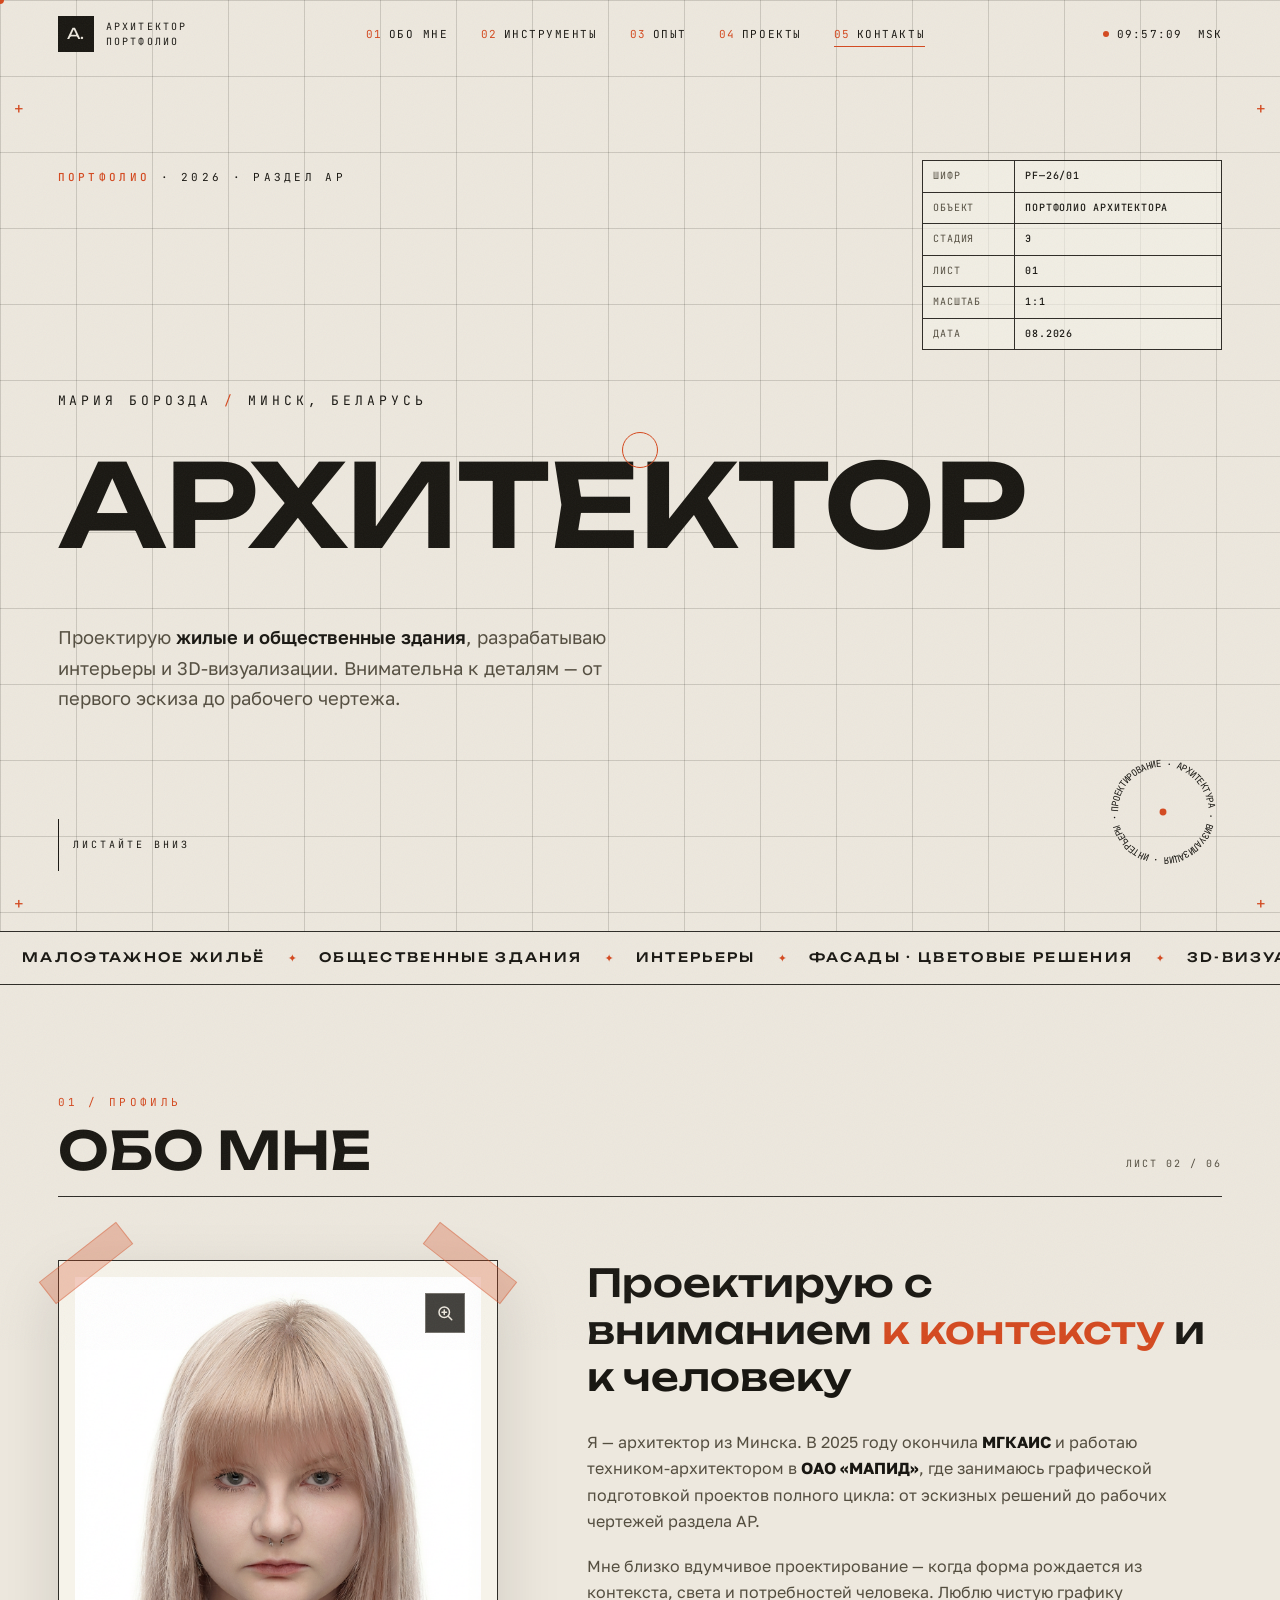
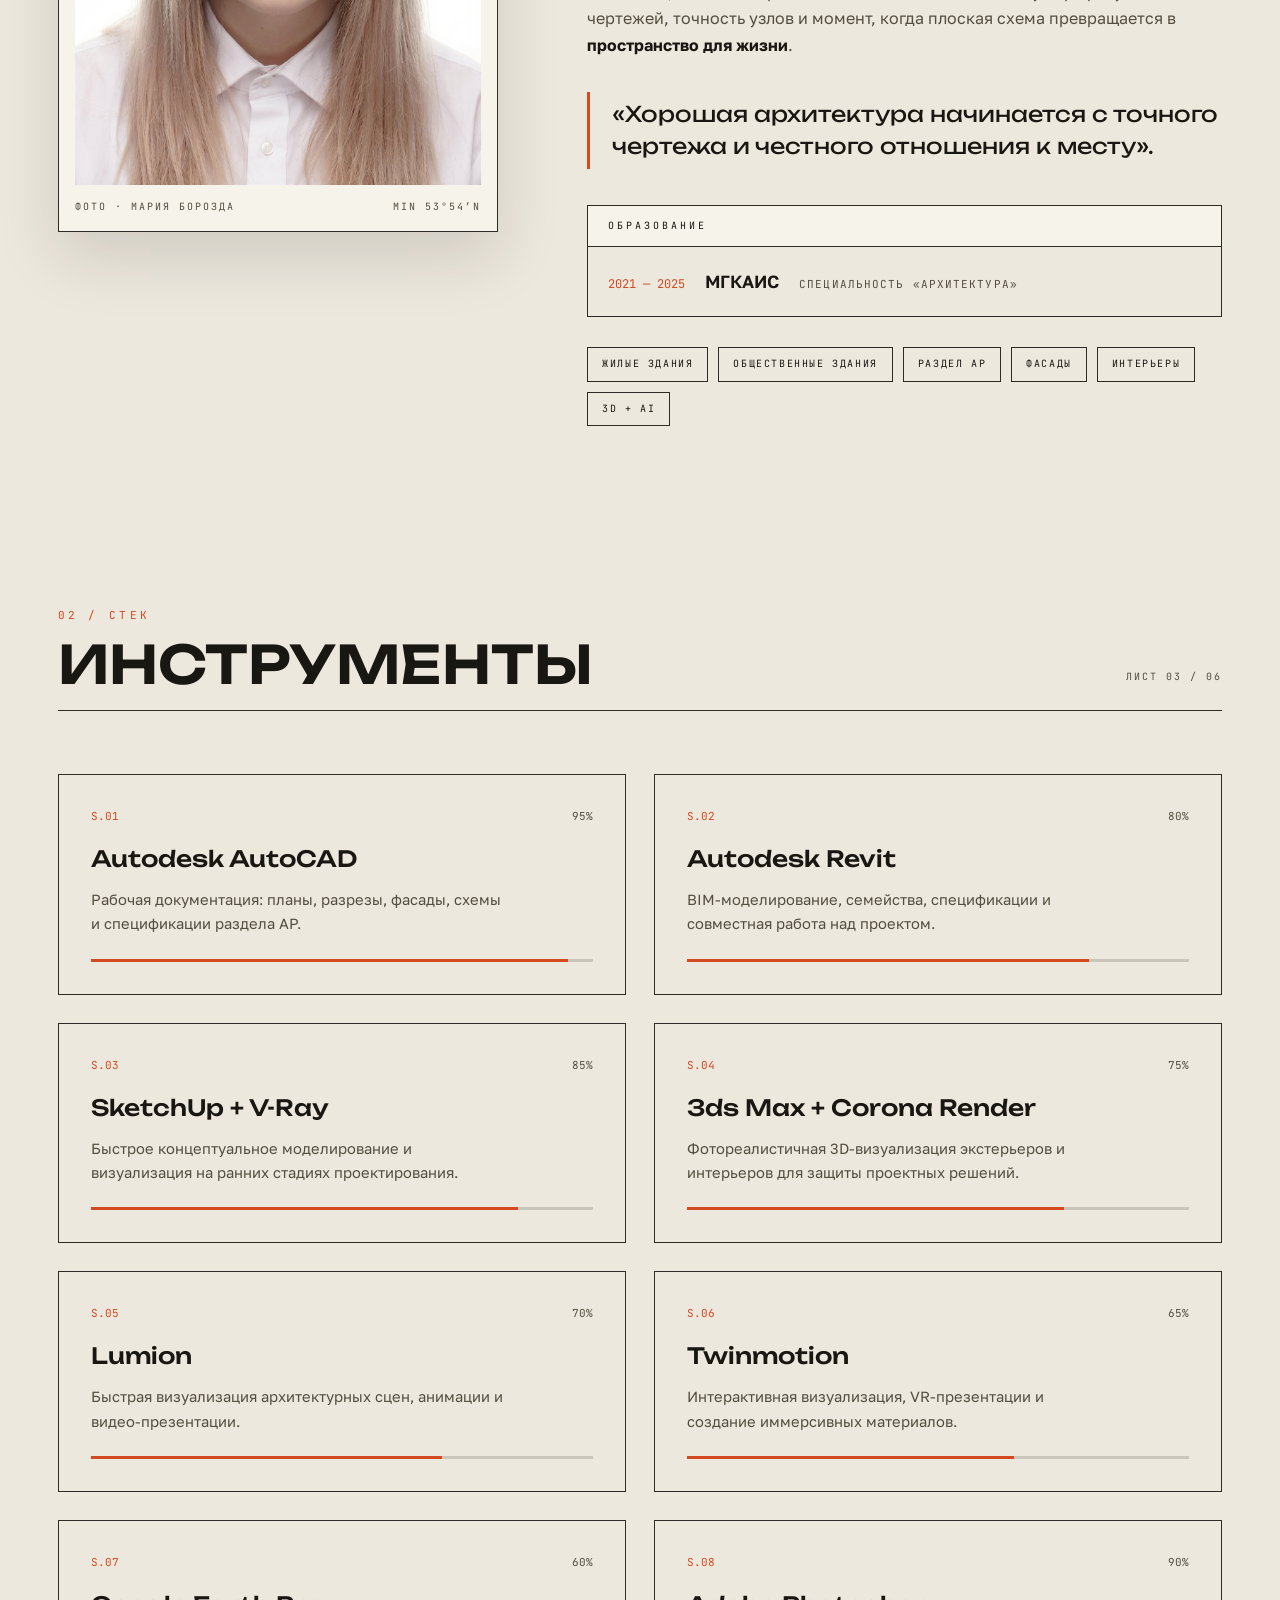
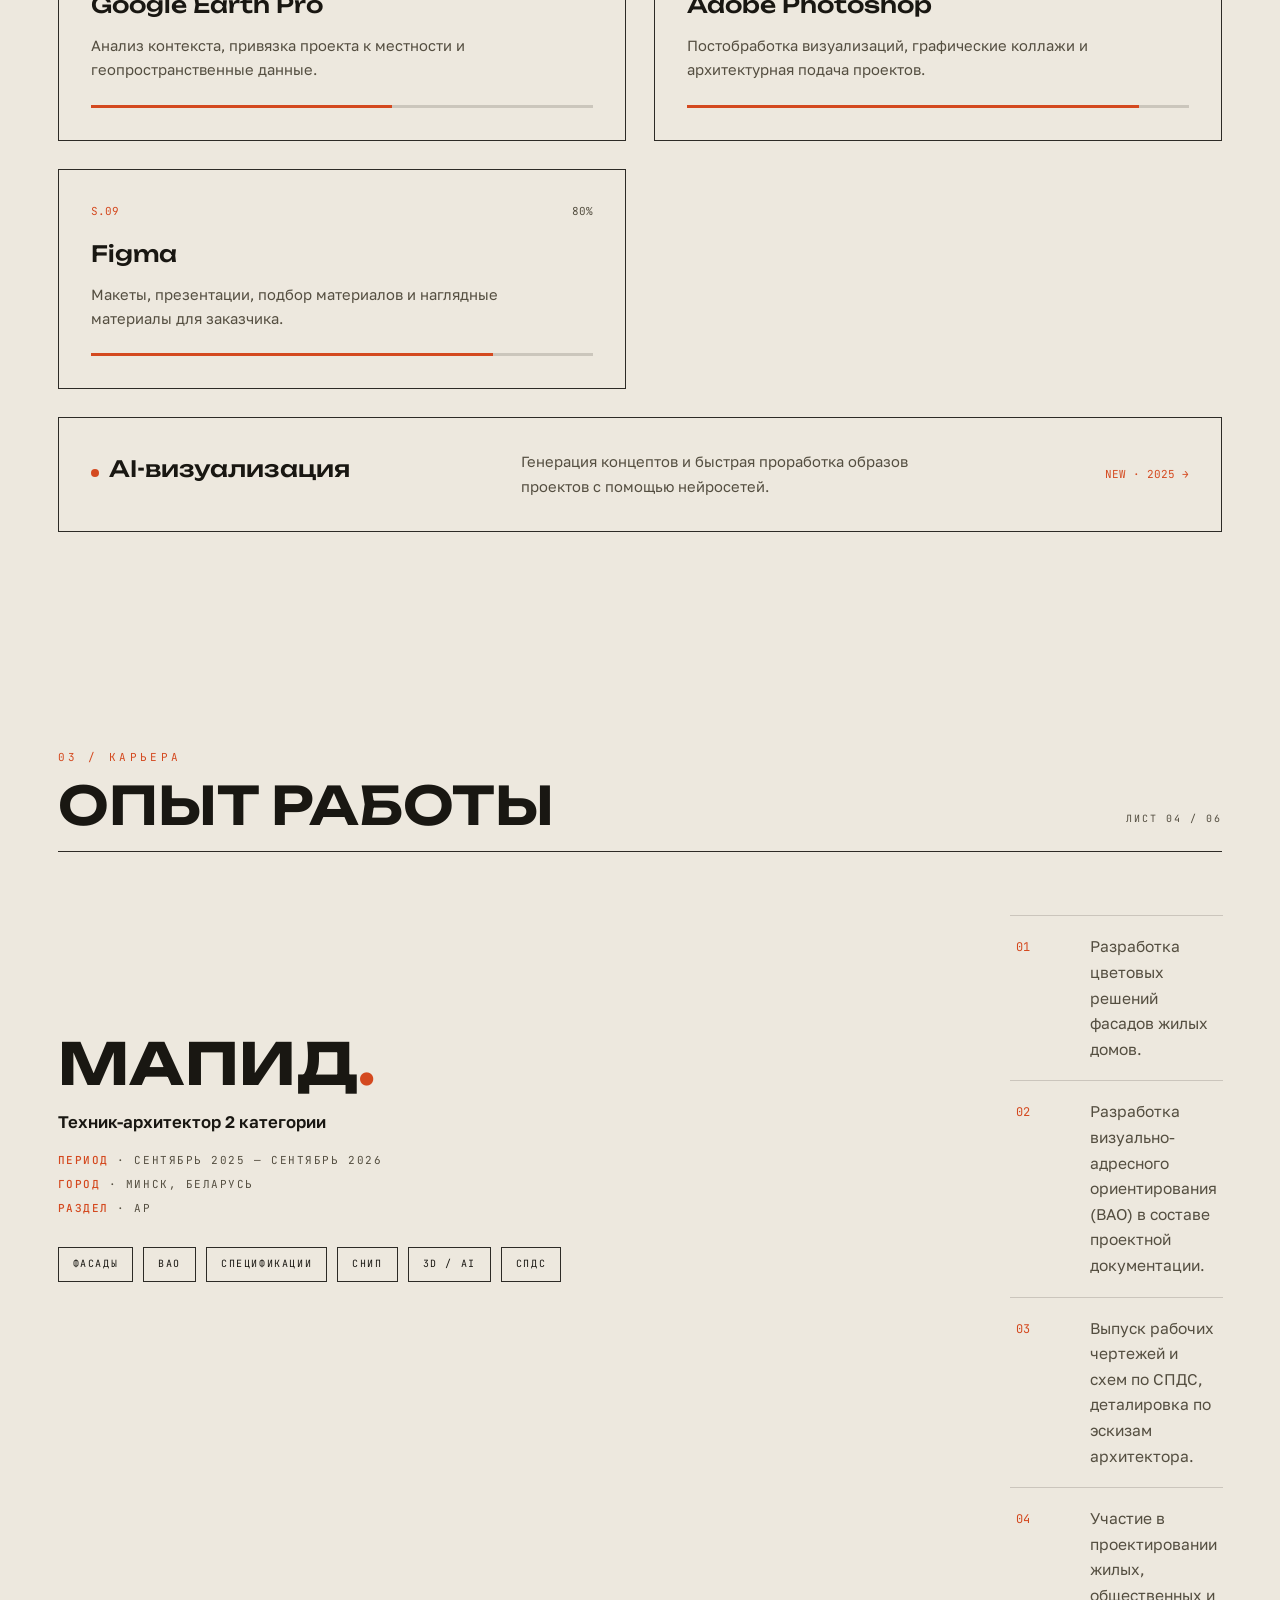
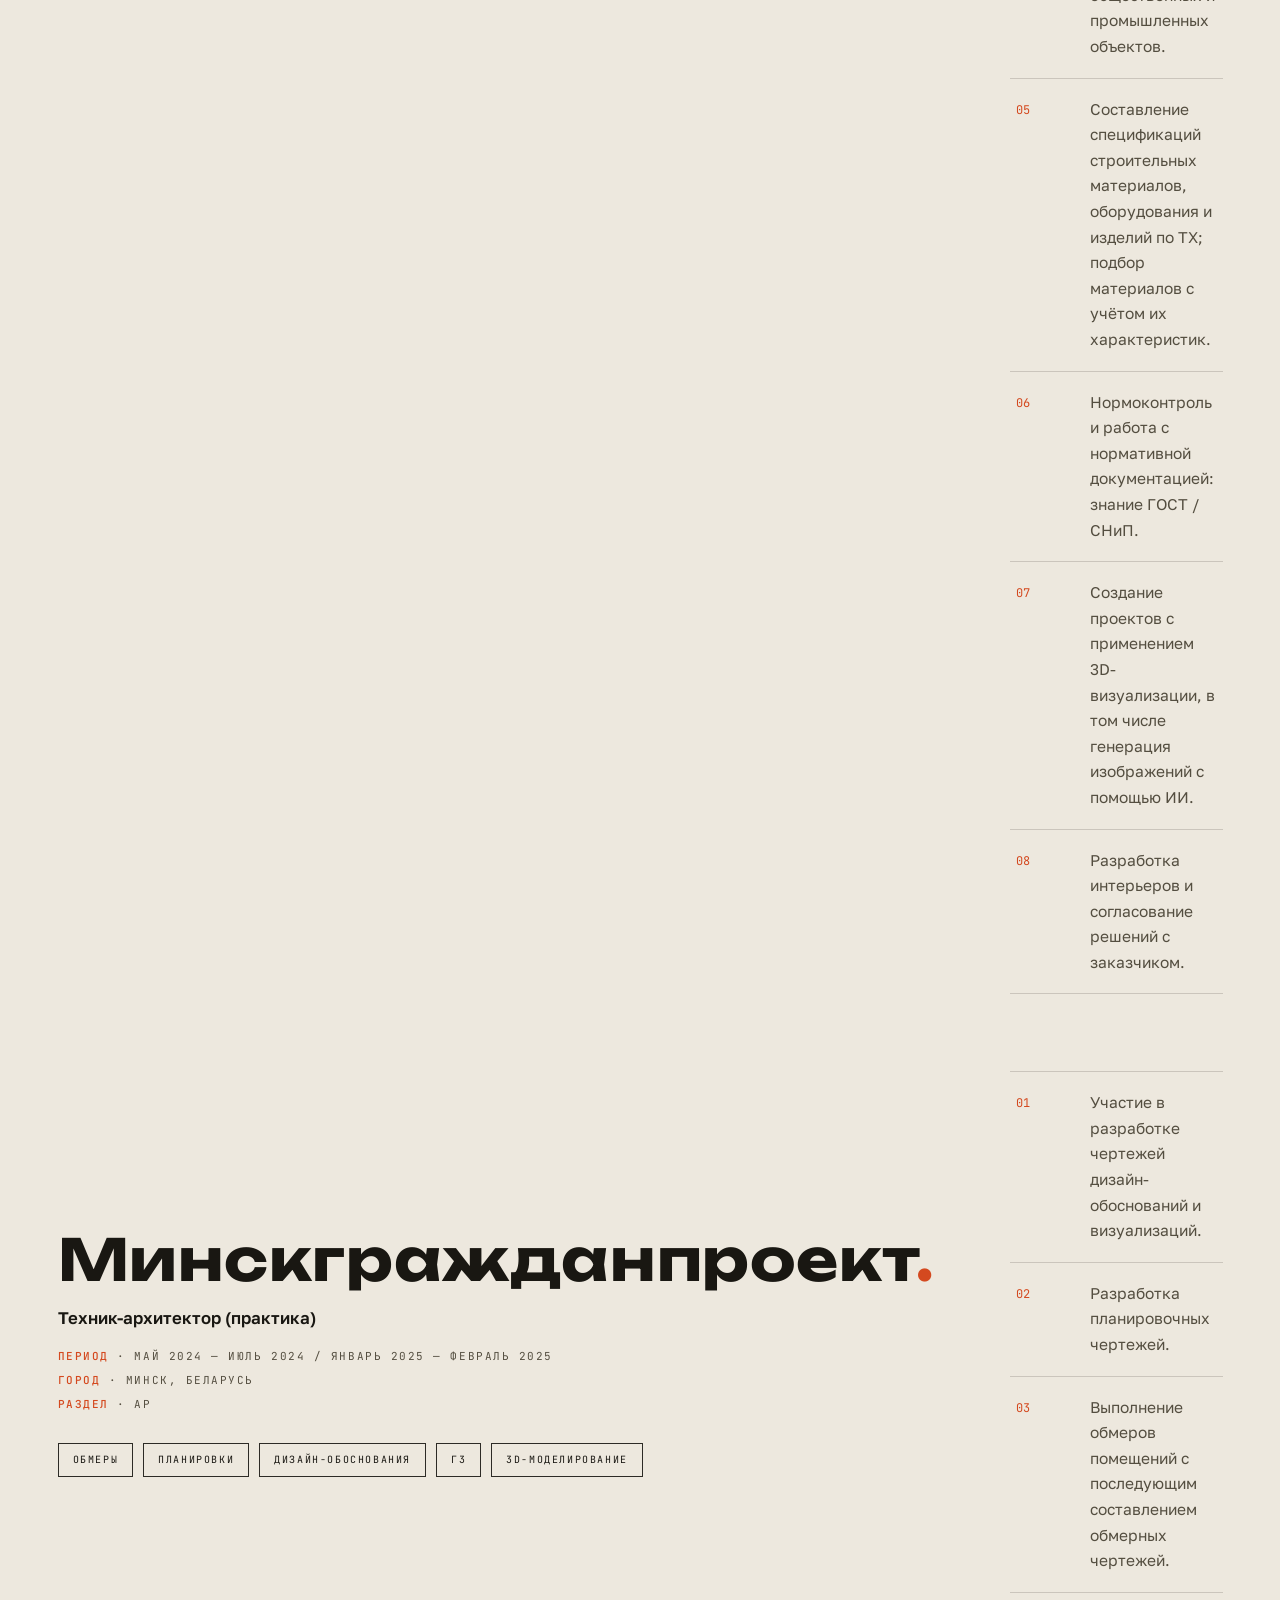
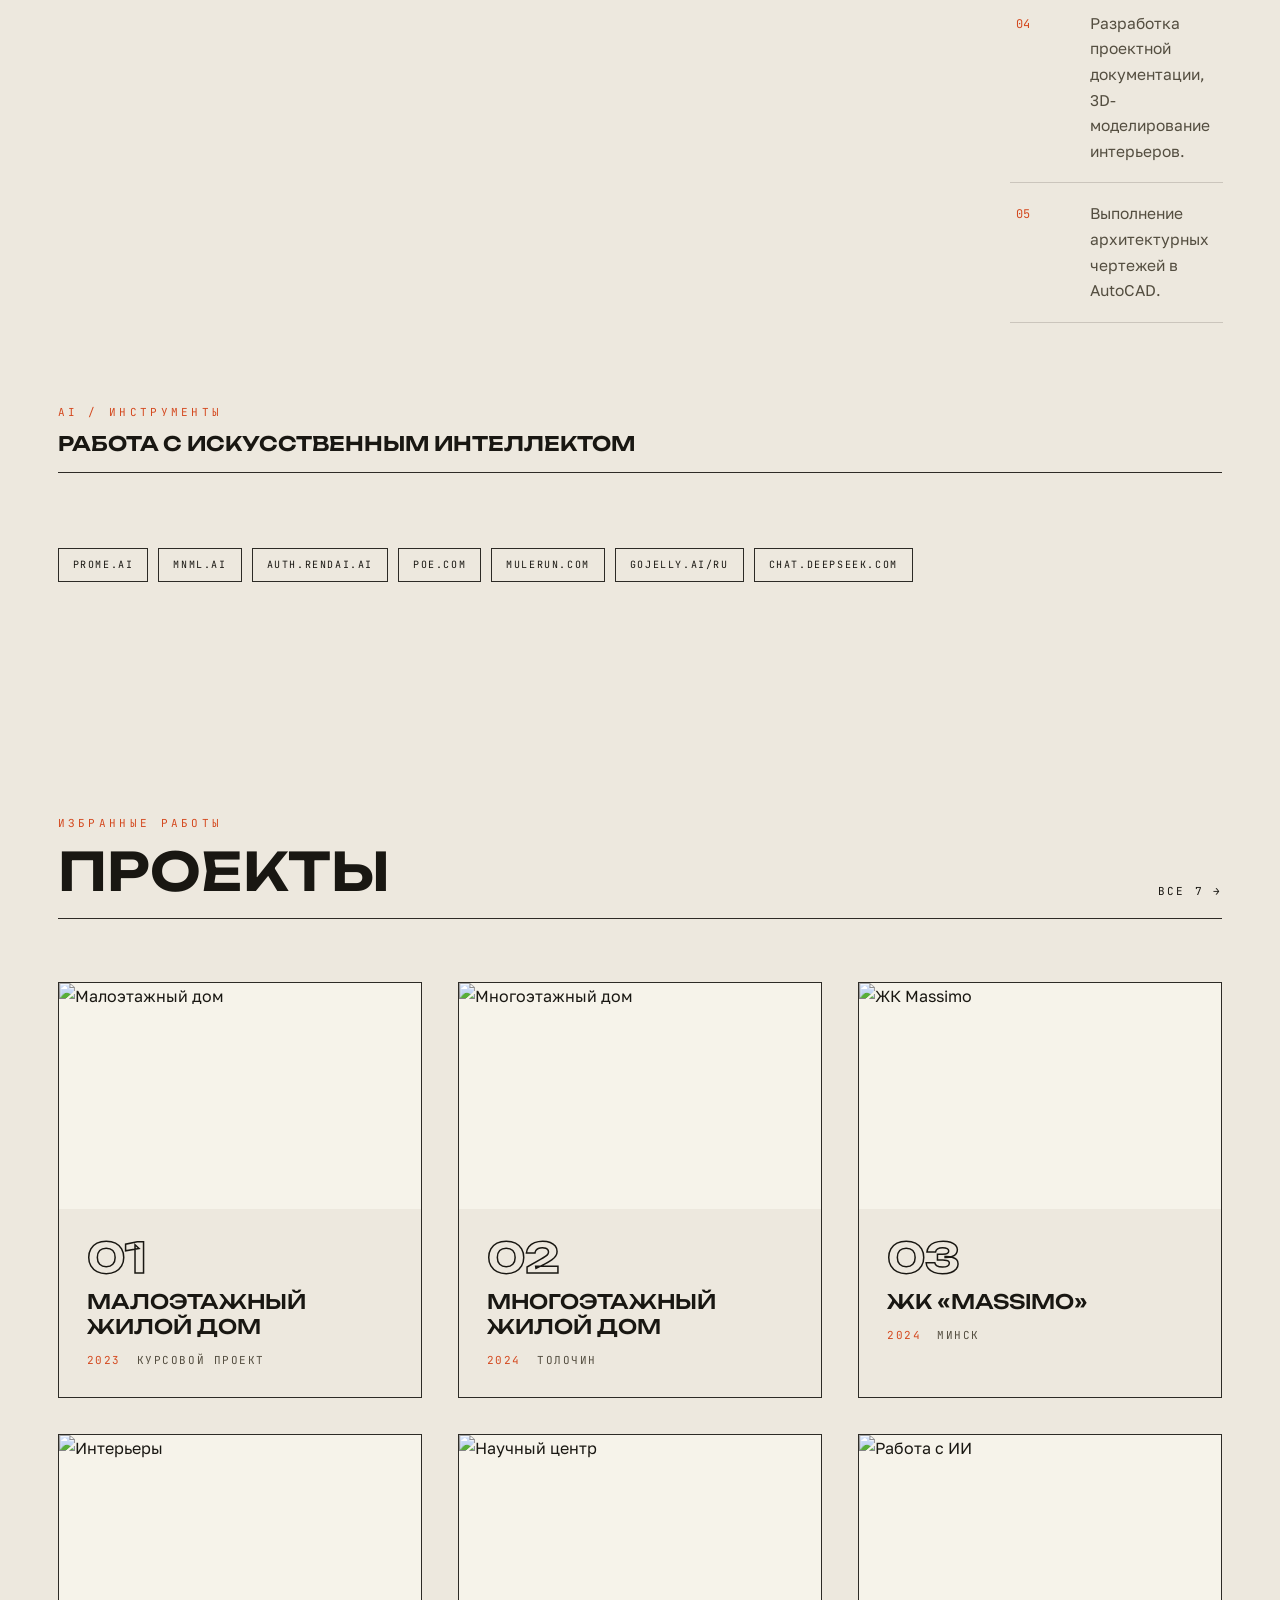
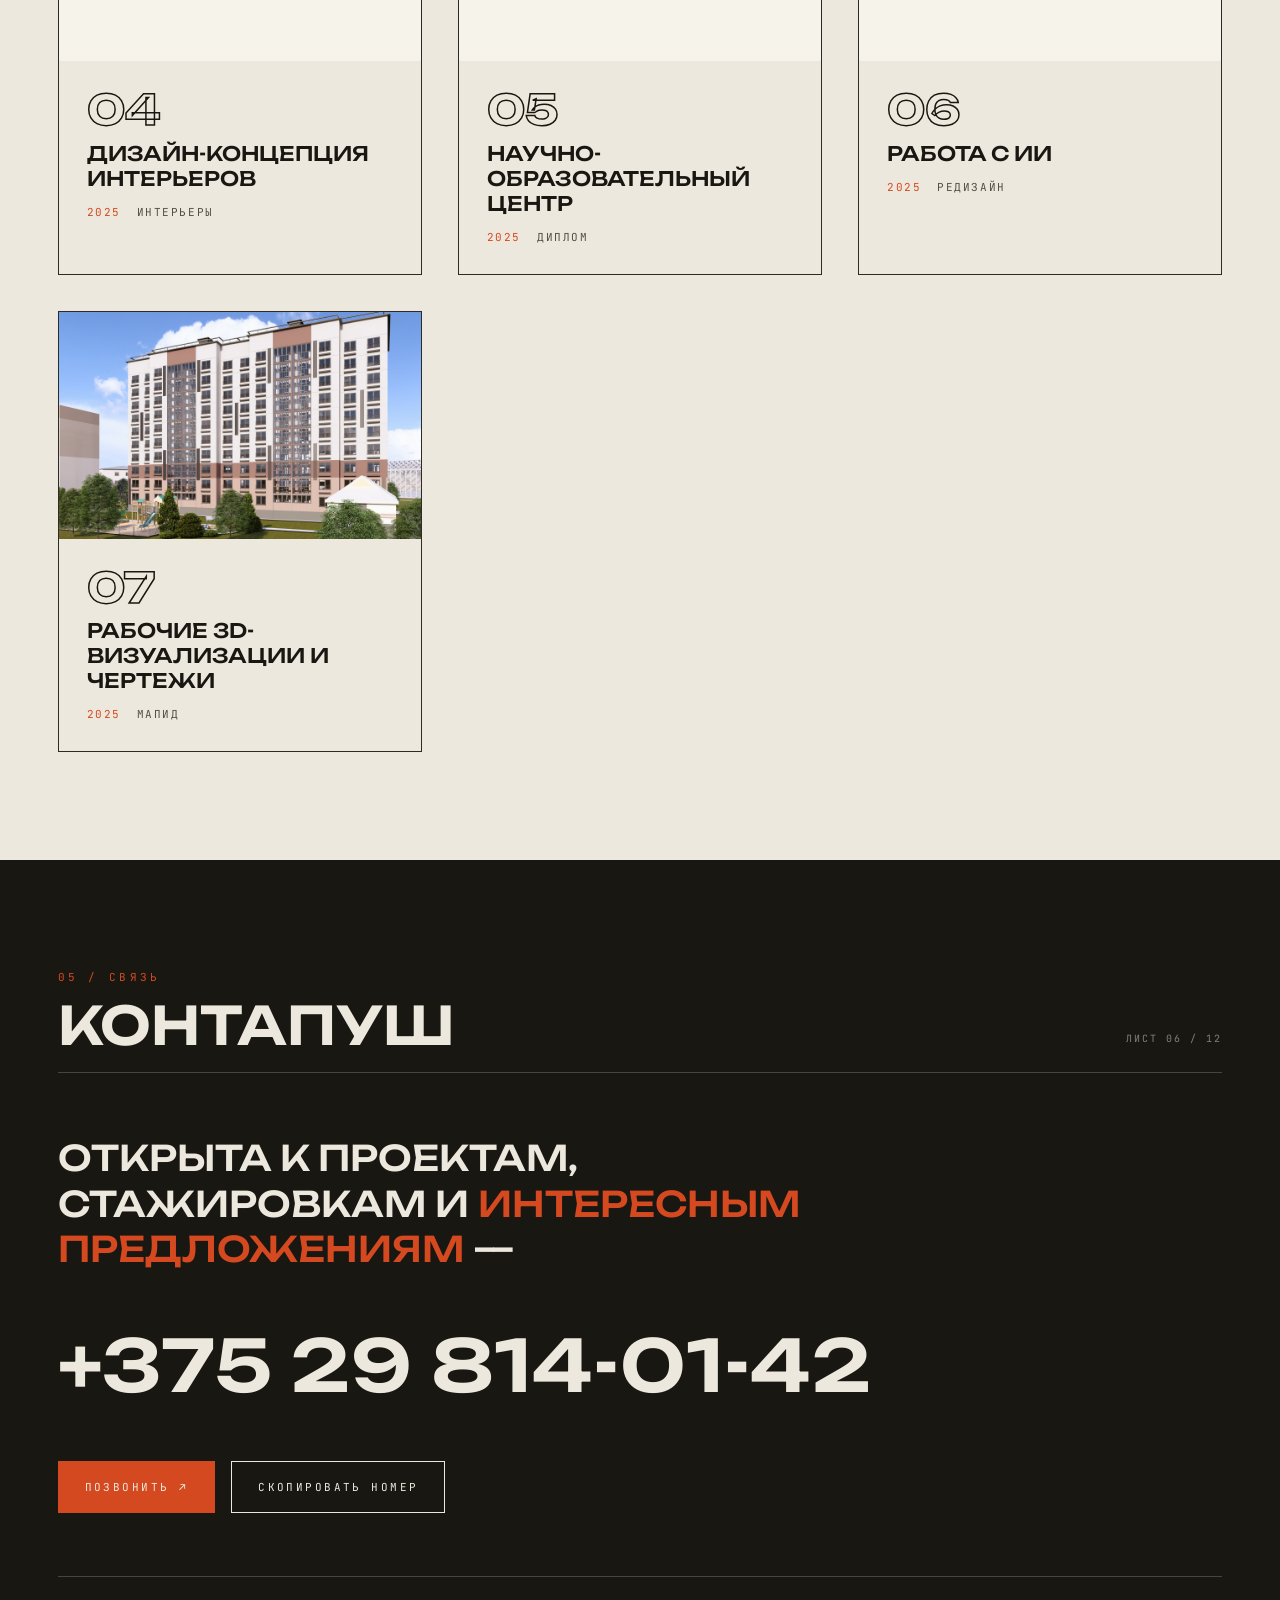
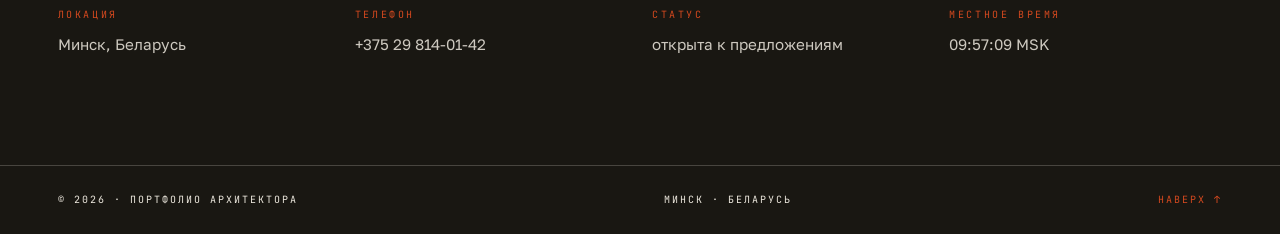
==== commit b7ef9c72: "add fix text" ====
--- a/index.html
+++ b/index.html
@@ -336,7 +336,7 @@
       <li data-reveal style="--d:.4s"><p>Участие в разработке чертежей дизайн-обоснований и визуализаций.</p></li>
       <li data-reveal style="--d:.45s"><p>Разработка планировочных чертежей.</p></li>
       <li data-reveal style="--d:.5s"><p>Выполнение обмеров помещений с последующим составлением обмерных чертежей.</p></li>
-      <li data-reveal style="--d:.55s"><p>Разработка Г3.</p></li>
+      <!-- <li data-reveal style="--d:.55s"><p>Разработка Г3.</p></li> -->
       <li data-reveal style="--d:.6s"><p>Разработка проектной документации, 3D-моделирование интерьеров.</p></li>
       <li data-reveal style="--d:.65s"><p>Выполнение архитектурных чертежей в AutoCAD.</p></li>
     </ol>
